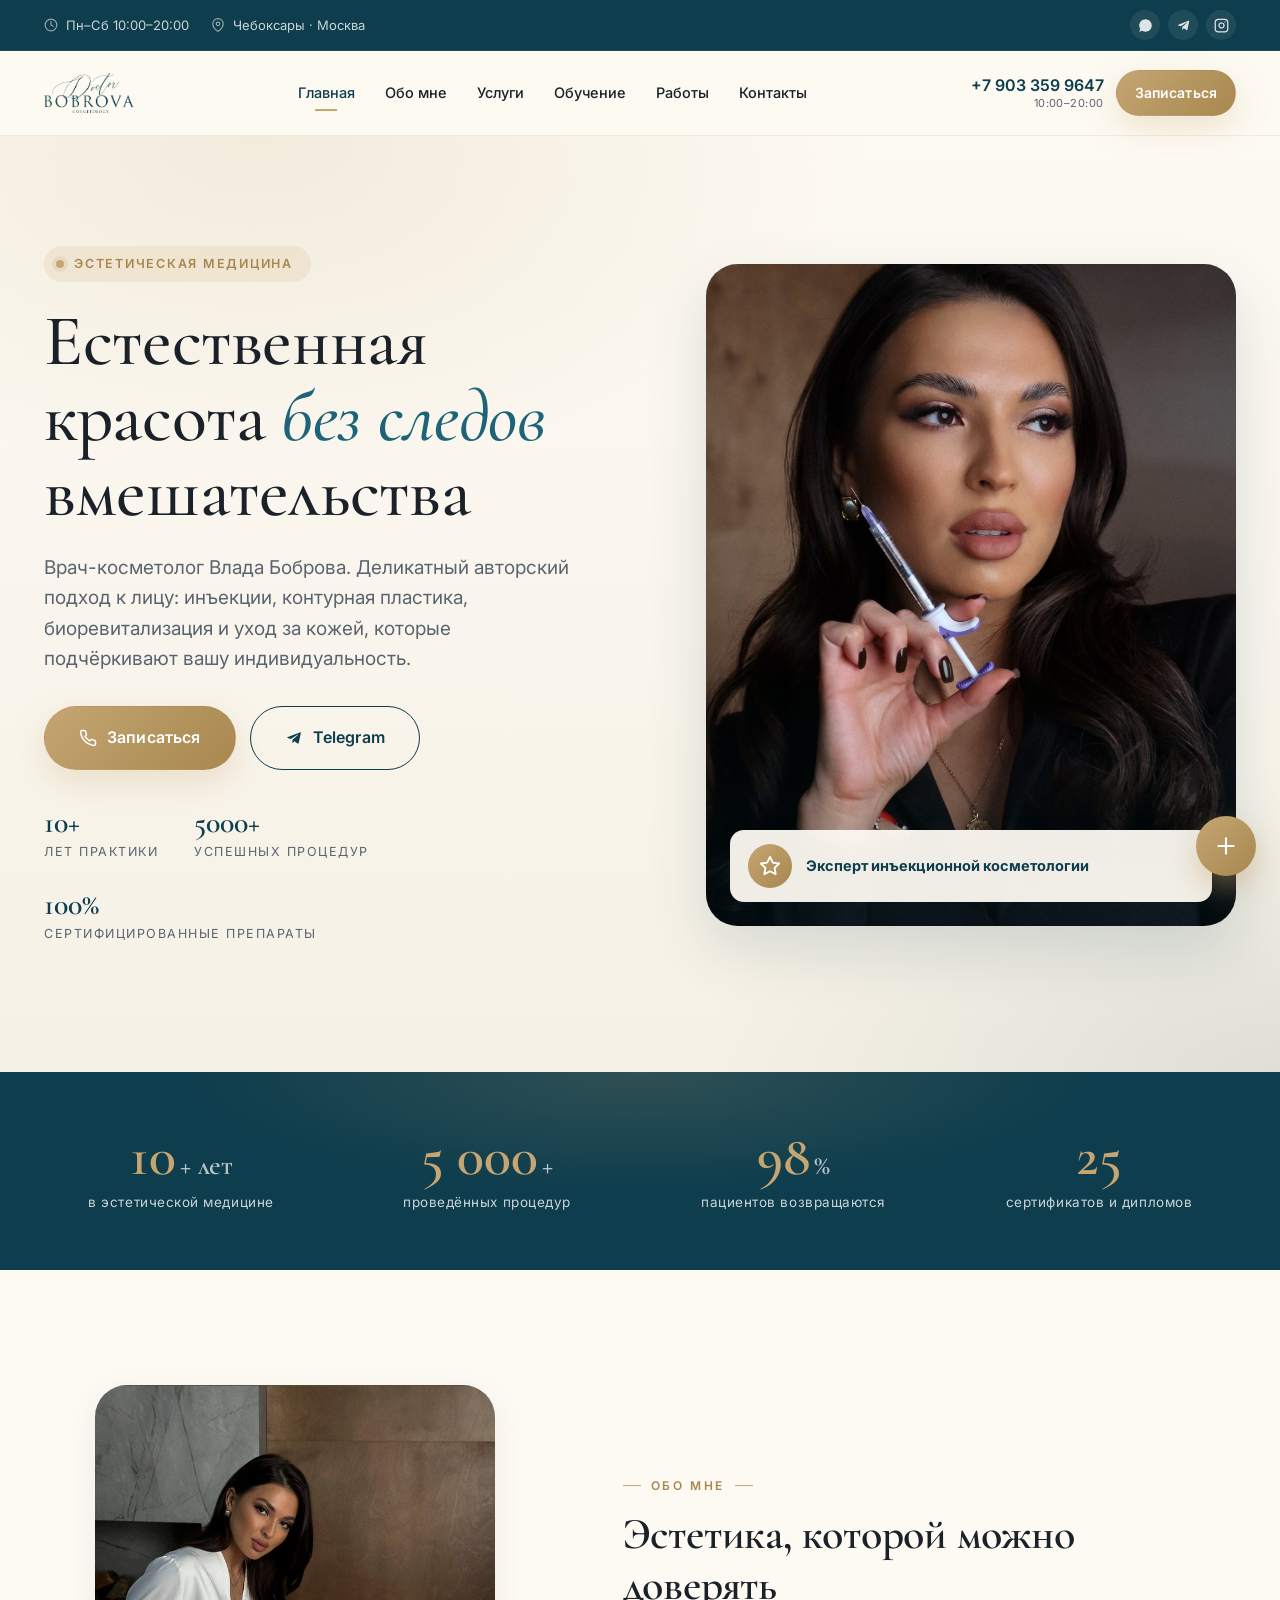
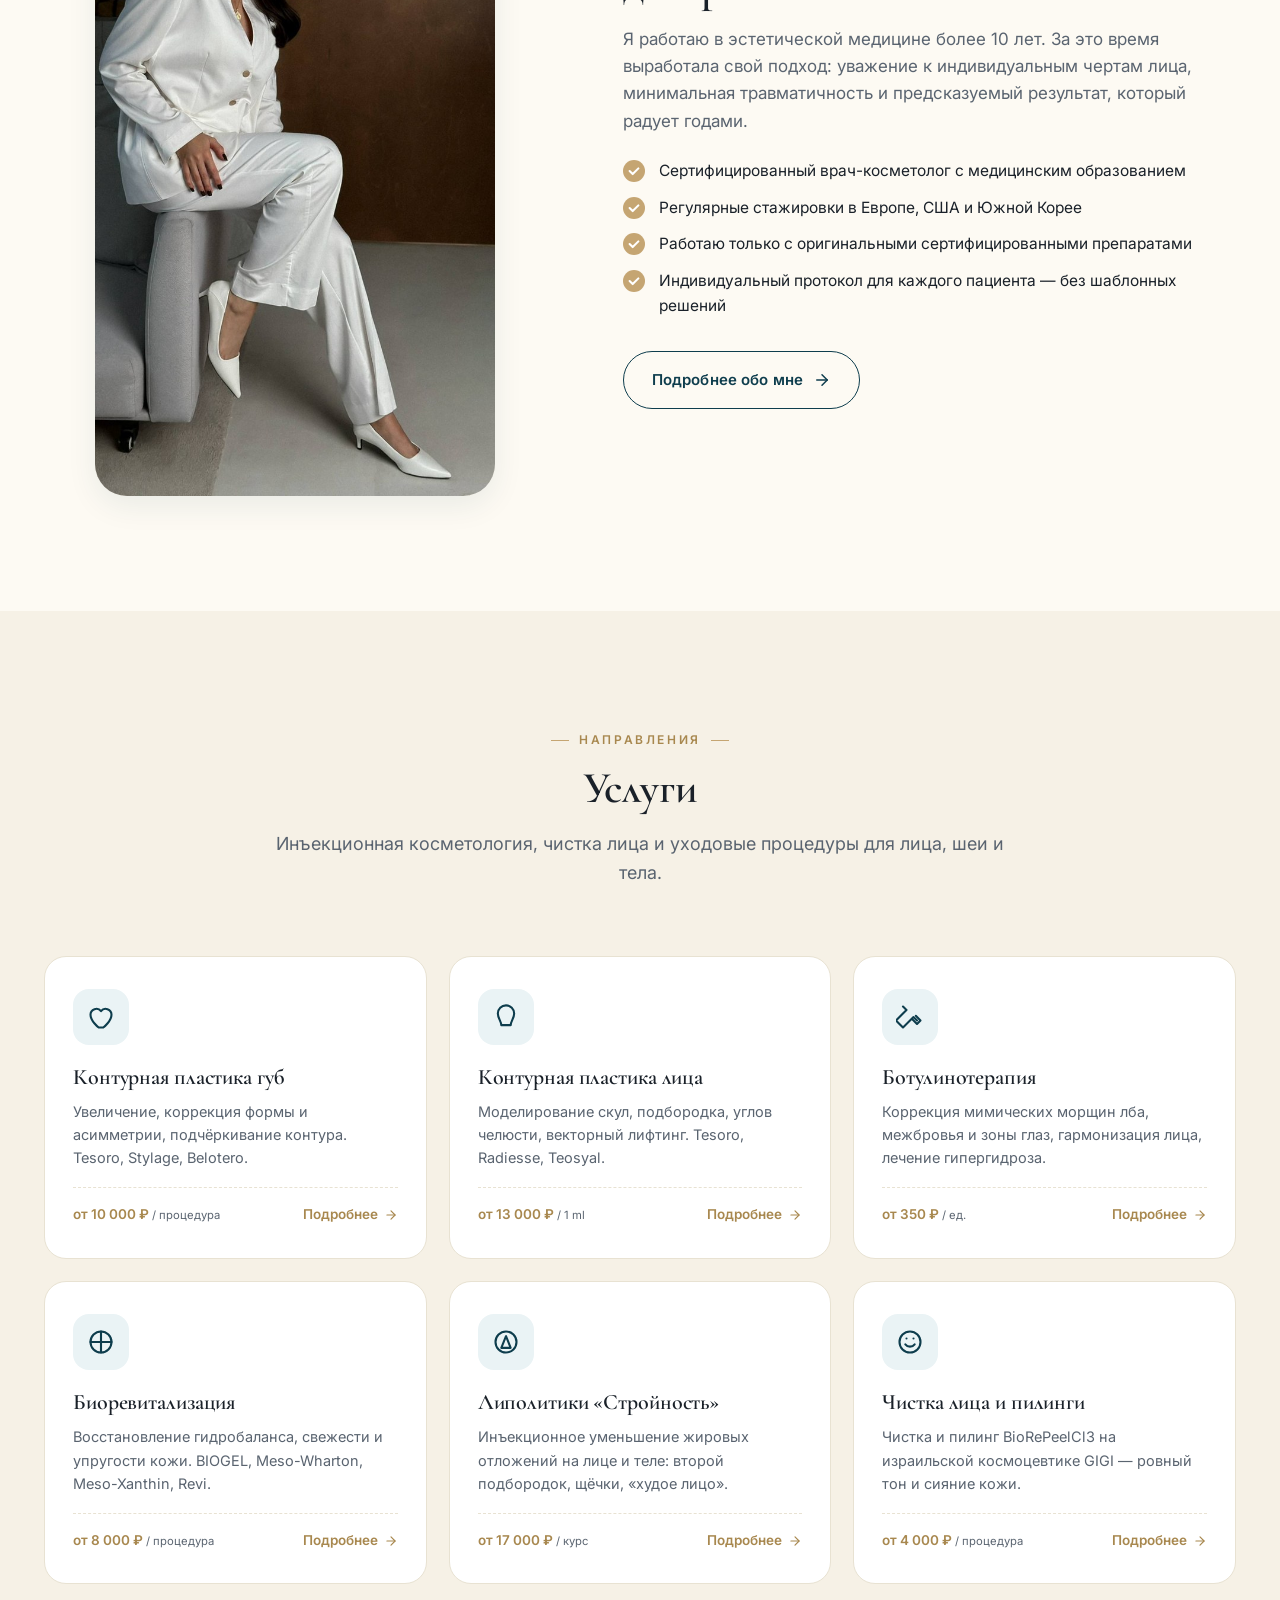
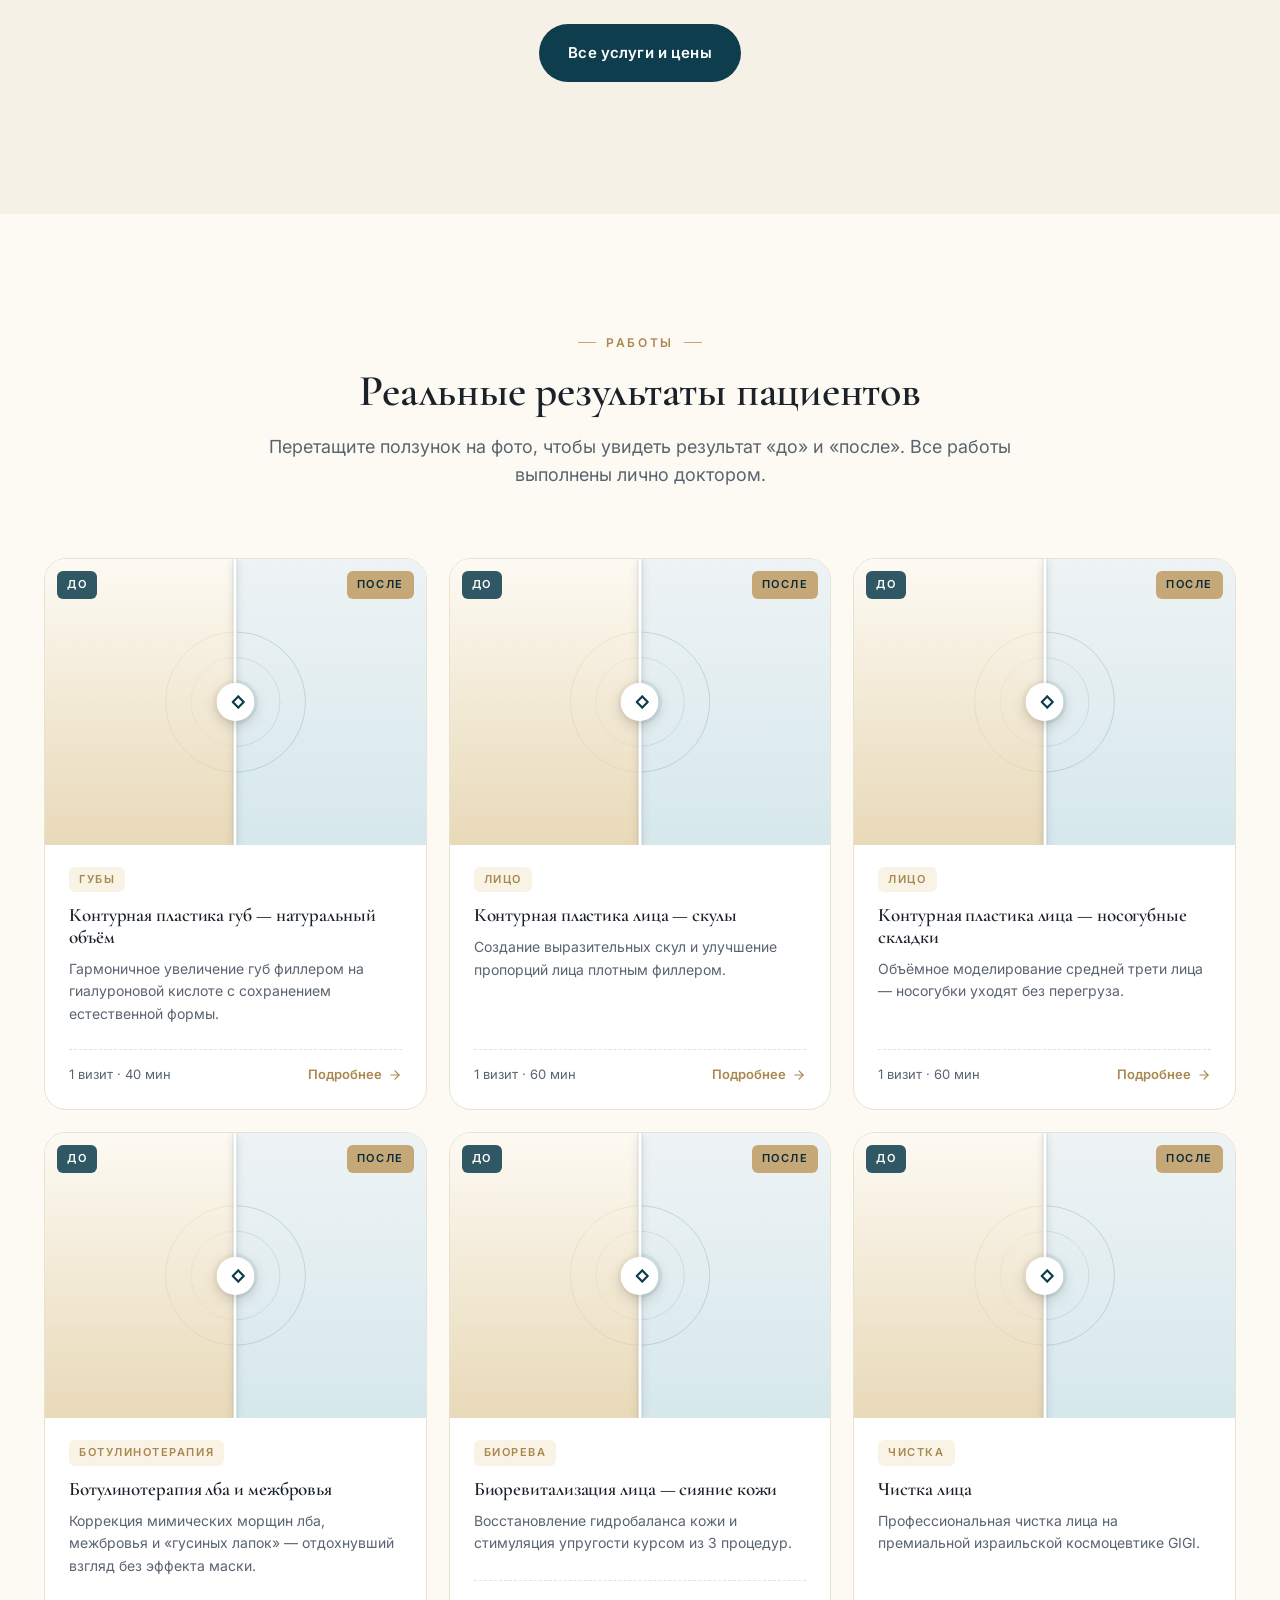
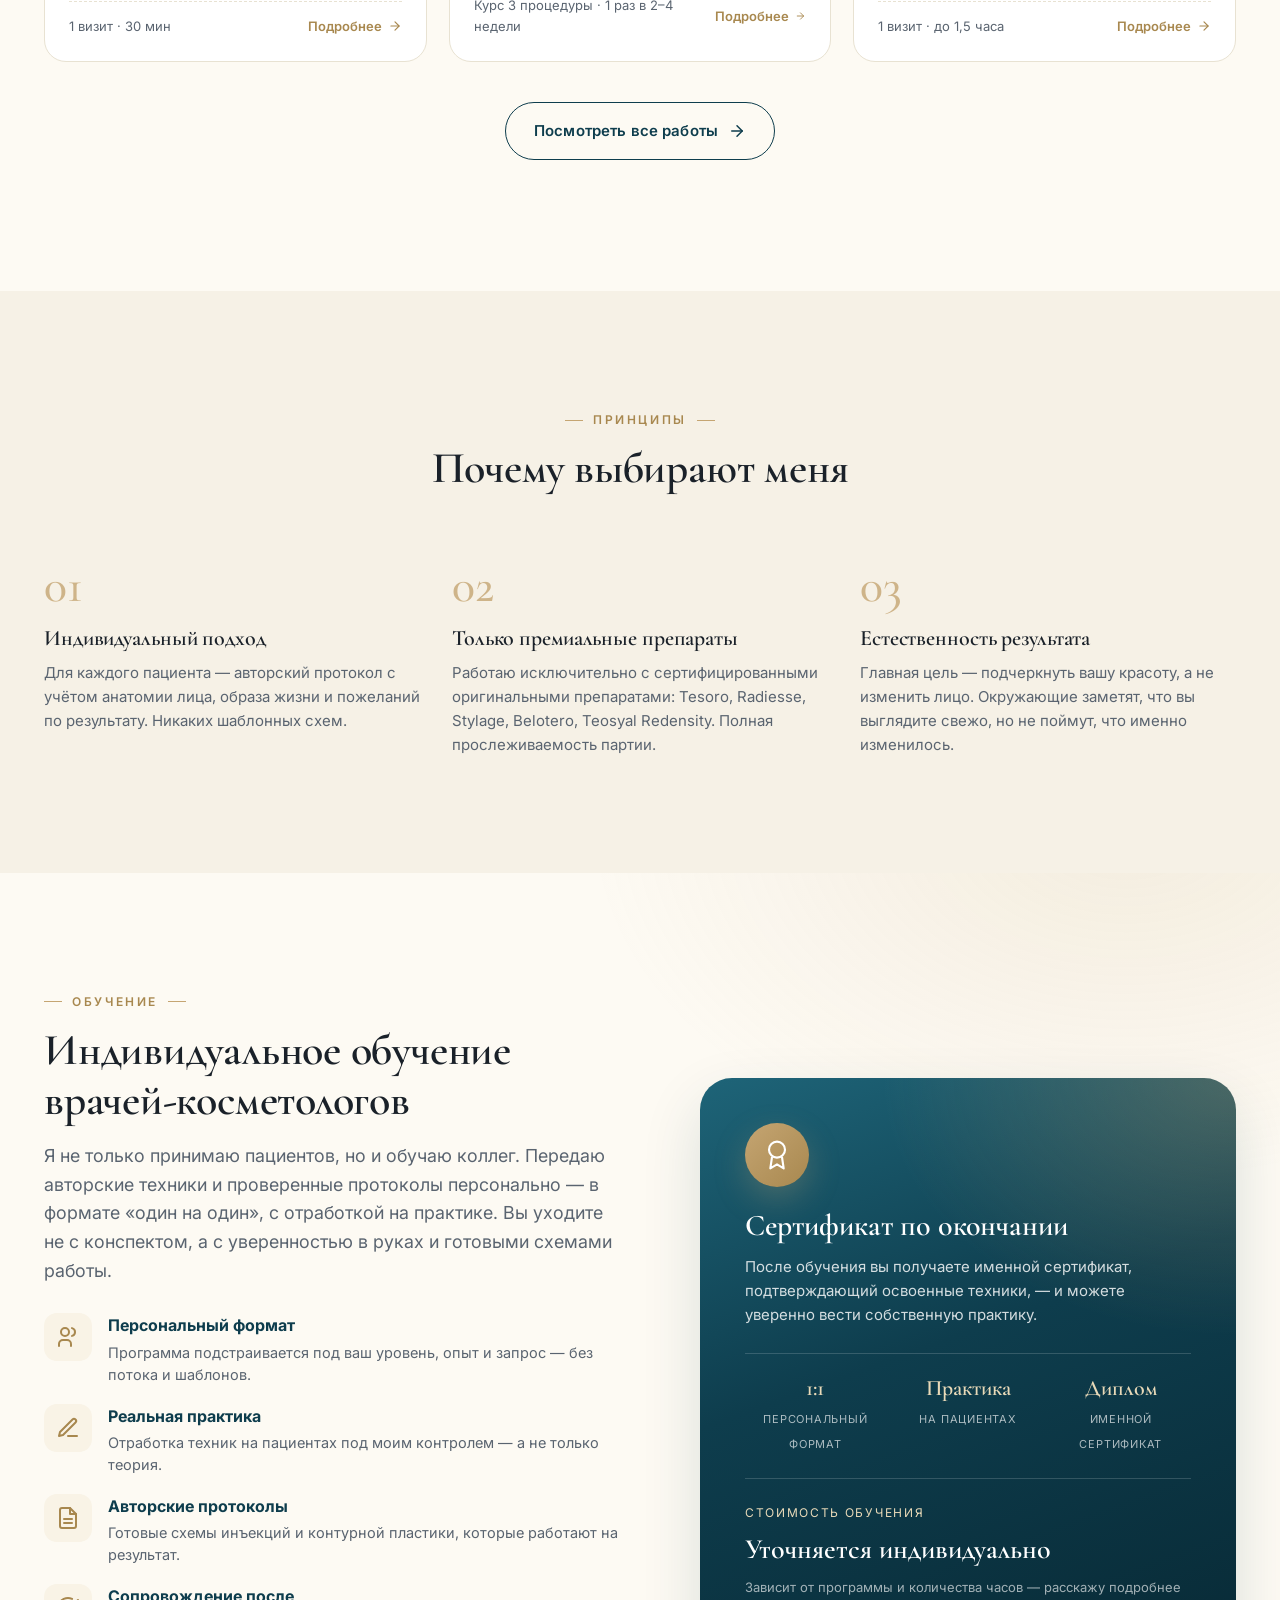
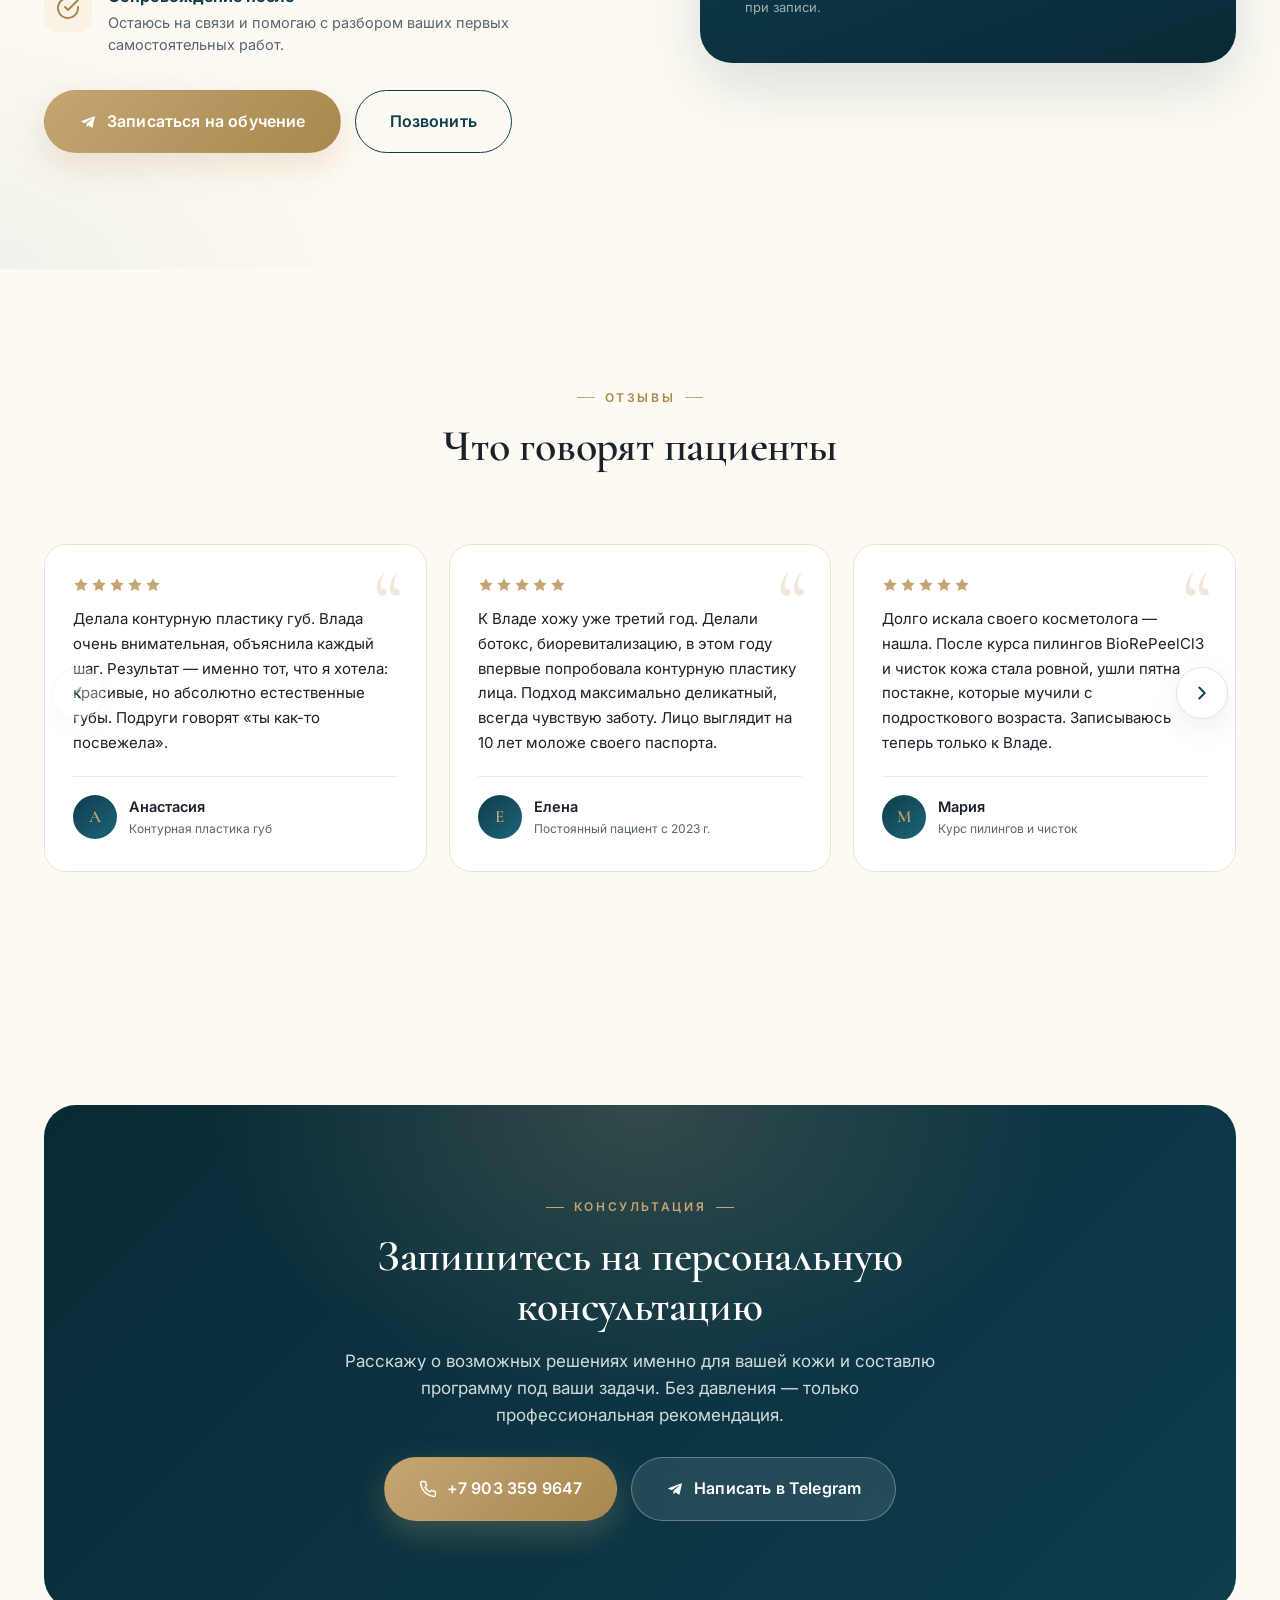
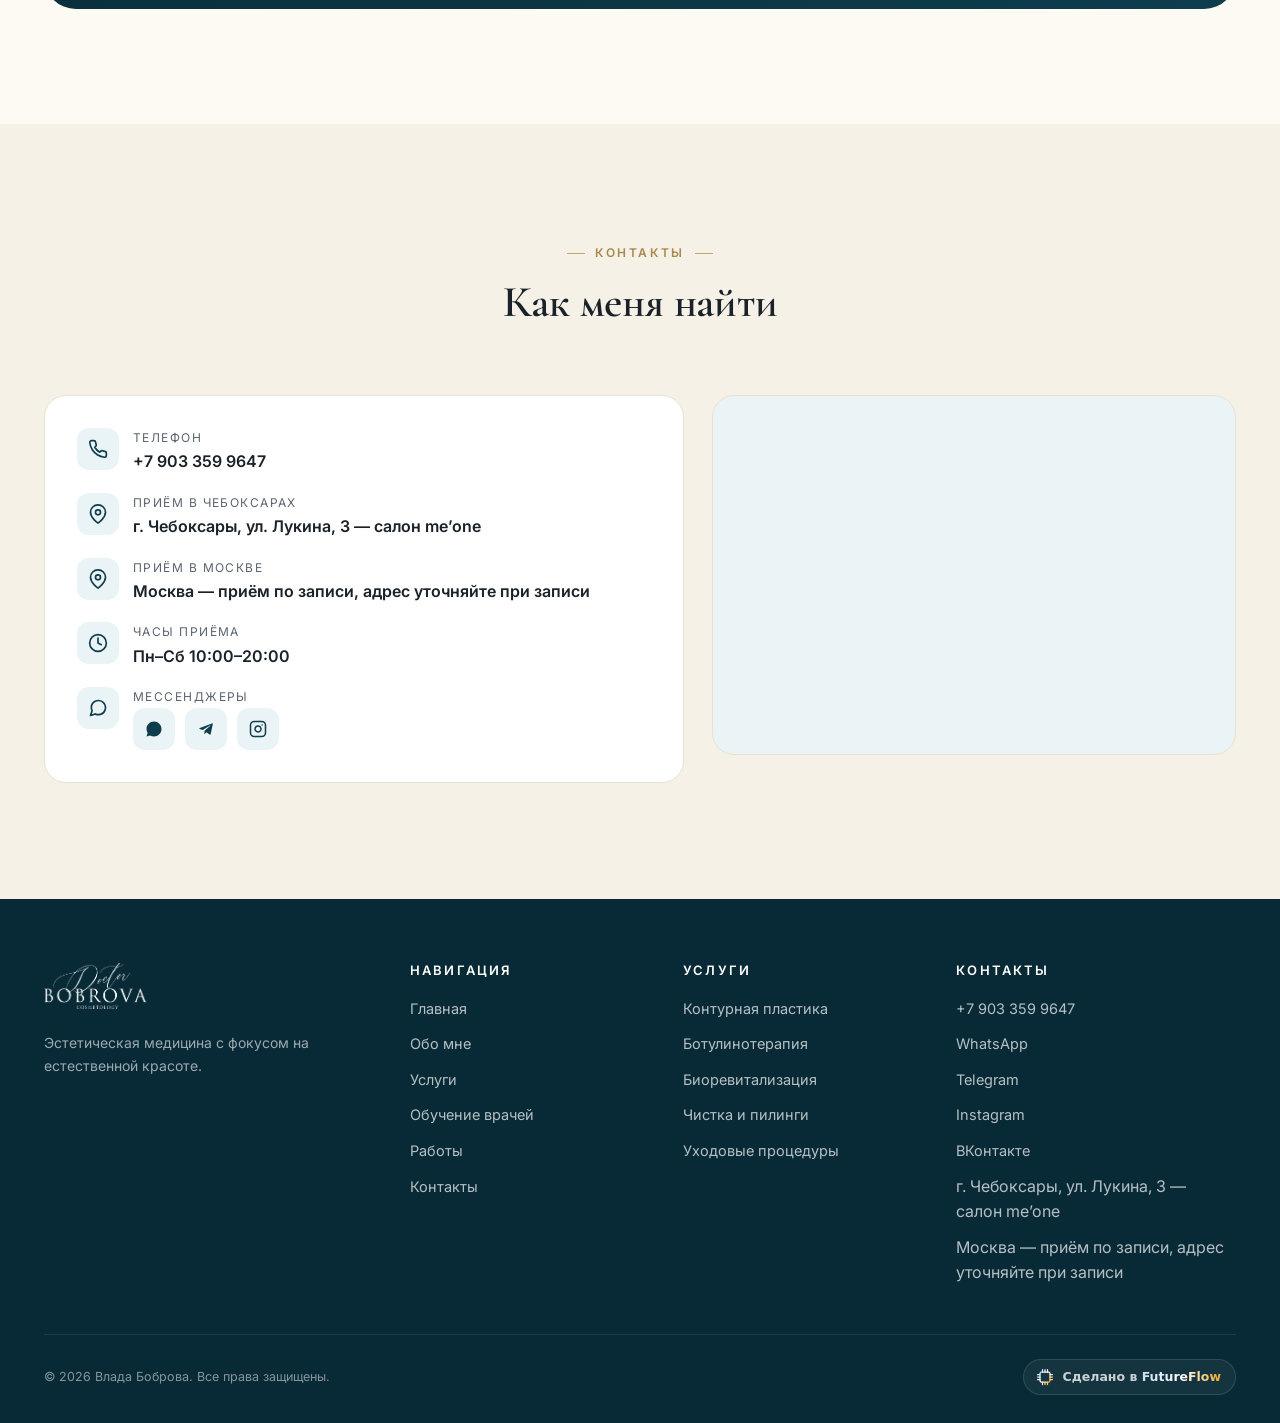
==== index.html @ acb5cec8 "Единый голос (от первого лица) и быстрый переход по услугам - унифицирован тон: везде первое лицо ед" ====
<!doctype html>
<html lang="ru">
<head>
  <meta charset="utf-8">
  <meta name="viewport" content="width=device-width, initial-scale=1, viewport-fit=cover">
  <meta name="theme-color" content="#0e3d4d">
  <title>Влада Боброва — врач-косметолог · эстетическая медицина</title>
  <meta name="description" content="Врач-косметолог Влада Боброва. Контурная пластика губ и лица, ботулинотерапия, биоревитализация, липолитики «Стройность», чистка лица и пилинги. Естественные результаты, индивидуальный подход.">

  <link rel="icon" href="assets/img/logo-mark.svg" type="image/svg+xml">
  <link rel="apple-touch-icon" href="assets/img/logo-mark.svg">
  <link rel="canonical" href="https://vladbobrov.ru/">

  <meta property="og:type" content="website">
  <meta property="og:site_name" content="Влада Боброва — врач-косметолог">
  <meta property="og:title" content="Влада Боброва — врач-косметолог · эстетическая медицина">
  <meta property="og:description" content="Эстетическая медицина: инъекционная косметология, чистка лица и уход. Премиум подход, натуральные результаты.">
  <meta property="og:url" content="https://vladbobrov.ru/">
  <meta property="og:image" content="https://vladbobrov.ru/assets/img/og-cover.png">
  <meta property="og:locale" content="ru_RU">
  <meta name="twitter:card" content="summary_large_image">
  <meta name="twitter:title" content="Влада Боброва — врач-косметолог">
  <meta name="twitter:description" content="Инъекционная косметология, чистка лица и уход. Натуральные результаты.">
  <meta name="twitter:image" content="https://vladbobrov.ru/assets/img/og-cover.png">

  <link rel="preconnect" href="https://fonts.googleapis.com">
  <link rel="preconnect" href="https://fonts.gstatic.com" crossorigin>
  <link href="https://fonts.googleapis.com/css2?family=Cormorant+Garamond:ital,wght@0,400;0,500;0,600;1,500&family=Inter:wght@400;500;600;700&display=swap" rel="stylesheet">

  <link rel="stylesheet" href="assets/css/styles.css">

  <script type="application/ld+json">
  {
    "@context": "https://schema.org",
    "@type": ["Physician", "MedicalBusiness"],
    "@id": "https://vladbobrov.ru/#physician",
    "name": "Влада Боброва — врач-косметолог",
    "medicalSpecialty": "Cosmetology",
    "description": "Врач-косметолог Влада Боброва. Инъекционная косметология, чистка лица и уходовые процедуры, обучение врачей-косметологов.",
    "url": "https://vladbobrov.ru/",
    "image": "https://vladbobrov.ru/assets/img/og-cover.png",
    "telephone": "+79033599647",
    "priceRange": "₽₽",
    "currenciesAccepted": "RUB",
    "address": { "@type": "PostalAddress", "streetAddress": "ул. Лукина, 3, салон me’one", "addressLocality": "Чебоксары", "addressCountry": "RU" },
    "areaServed": ["Чебоксары", "Москва"],
    "sameAs": [
      "https://t.me/vladabobro",
      "https://instagram.com/dr.bobrova_",
      "https://vk.com/doctorbobrova"
    ],
    "openingHoursSpecification": [{
      "@type": "OpeningHoursSpecification",
      "dayOfWeek": ["Monday","Tuesday","Wednesday","Thursday","Friday","Saturday"],
      "opens": "10:00",
      "closes": "20:00"
    }]
  }
  </script>
</head>
<body>

<!-- Topbar -->
<div class="topbar">
  <div class="container topbar__row">
    <div class="topbar__info">
      <span class="topbar__item">
        <svg viewBox="0 0 24 24" fill="none" stroke="currentColor" stroke-width="2" stroke-linecap="round" stroke-linejoin="round"><circle cx="12" cy="12" r="10"/><polyline points="12 6 12 12 16 14"/></svg>
        <span data-cfg="hours">Пн–Сб 10:00–20:00</span>
      </span>
      <span class="topbar__item">
        <svg viewBox="0 0 24 24" fill="none" stroke="currentColor" stroke-width="2" stroke-linecap="round" stroke-linejoin="round"><path d="M21 10c0 7-9 13-9 13S3 17 3 10a9 9 0 0 1 18 0z"/><circle cx="12" cy="10" r="3"/></svg>
        <span data-cfg="addressShort">Чебоксары</span>
      </span>
    </div>
    <div class="topbar__socials">
      <a data-href="whatsapp" aria-label="WhatsApp" target="_blank" rel="noopener">
        <svg viewBox="0 0 24 24" fill="currentColor"><path d="M17.5 14.4c-.3-.1-1.7-.8-2-.9-.3-.1-.5-.1-.7.1-.2.3-.8.9-1 1.1-.2.2-.4.2-.7.1-1.5-.7-2.5-1.3-3.5-3-.3-.4.3-.4.7-1.2.1-.2 0-.3 0-.5s-.7-1.6-.9-2.2c-.2-.6-.5-.5-.7-.5s-.4 0-.6 0c-.2 0-.5.1-.8.3-.3.3-1.1 1-1.1 2.5s1.1 2.9 1.3 3.1c.2.2 2.2 3.4 5.4 4.7 2 .8 2.8.9 3.8.8.6-.1 1.7-.7 2-1.4.2-.7.2-1.3.2-1.4 0-.1-.3-.2-.5-.3zM12 2C6.5 2 2 6.5 2 12c0 1.9.5 3.7 1.5 5.3L2 22l4.8-1.5C8.4 21.5 10.2 22 12 22c5.5 0 10-4.5 10-10S17.5 2 12 2z"/></svg>
      </a>
      <a data-href="telegram" aria-label="Telegram" target="_blank" rel="noopener">
        <svg viewBox="0 0 24 24" fill="currentColor"><path d="M9.78 18.65l.28-4.23 7.68-6.92c.34-.31-.07-.46-.52-.19L7.74 13.3 3.64 12c-.88-.25-.89-.86.2-1.3l15.97-6.16c.73-.33 1.43.18 1.15 1.3l-2.72 12.81c-.19.91-.74 1.13-1.5.71L12.6 16.3l-1.99 1.93c-.23.23-.42.42-.83.42z"/></svg>
      </a>
      <a data-href="instagram" aria-label="Instagram" target="_blank" rel="noopener">
        <svg viewBox="0 0 24 24" fill="none" stroke="currentColor" stroke-width="2" stroke-linecap="round" stroke-linejoin="round"><rect x="2" y="2" width="20" height="20" rx="5"/><path d="M16 11.37A4 4 0 1 1 12.63 8 4 4 0 0 1 16 11.37z"/><line x1="17.5" y1="6.5" x2="17.51" y2="6.5"/></svg>
      </a>
    </div>
  </div>
</div>

<!-- Header -->
<header class="header">
  <div class="container header__row">
    <a class="brand" href="index.html" aria-label="Влада Боброва — главная">
      <img class="brand__logo" src="assets/img/logo-wordmark.png" alt="Doctor Bobrova Cosmetology — Влада Боброва, врач-косметолог" width="900" height="401">
      <span class="brand__text">
        <span class="brand__name" data-cfg="doctor.name">Влада Боброва</span>
        <span class="brand__title" data-cfg="doctor.title">Врач-косметолог</span>
      </span>
    </a>
    <nav class="nav" aria-label="Основная навигация">
      <a class="nav__link" href="index.html">Главная</a>
      <a class="nav__link" href="about.html">Обо мне</a>
      <a class="nav__link" href="services.html">Услуги</a>
      <a class="nav__link" href="index.html#training">Обучение</a>
      <a class="nav__link" href="portfolio.html">Работы</a>
      <a class="nav__link" href="contacts.html">Контакты</a>
    </nav>
    <div class="header__cta">
      <a class="header__phone" data-href="phone">
        <span data-cfg="phone">+7 903 359 9647</span>
        <small data-cfg="hoursShort">10:00–20:00</small>
      </a>
      <a class="btn btn--primary btn--sm" data-href="telegram" target="_blank" rel="noopener">Записаться</a>
      <button class="burger" aria-label="Открыть меню" aria-expanded="false">
        <svg viewBox="0 0 24 24" fill="none" stroke="currentColor" stroke-width="2" stroke-linecap="round" stroke-linejoin="round"><line x1="3" y1="6" x2="21" y2="6"/><line x1="3" y1="12" x2="21" y2="12"/><line x1="3" y1="18" x2="21" y2="18"/></svg>
      </button>
    </div>
  </div>
</header>

<!-- Mobile menu -->
<aside class="mobile-menu" aria-label="Мобильное меню">
  <a class="mobile-menu__link" href="index.html">Главная <svg viewBox="0 0 24 24" fill="none" stroke="currentColor" stroke-width="2" stroke-linecap="round" stroke-linejoin="round"><polyline points="9 18 15 12 9 6"/></svg></a>
  <a class="mobile-menu__link" href="about.html">Обо мне <svg viewBox="0 0 24 24" fill="none" stroke="currentColor" stroke-width="2" stroke-linecap="round" stroke-linejoin="round"><polyline points="9 18 15 12 9 6"/></svg></a>
  <a class="mobile-menu__link" href="services.html">Услуги <svg viewBox="0 0 24 24" fill="none" stroke="currentColor" stroke-width="2" stroke-linecap="round" stroke-linejoin="round"><polyline points="9 18 15 12 9 6"/></svg></a>
  <a class="mobile-menu__link" href="index.html#training">Обучение <svg viewBox="0 0 24 24" fill="none" stroke="currentColor" stroke-width="2" stroke-linecap="round" stroke-linejoin="round"><polyline points="9 18 15 12 9 6"/></svg></a>
  <a class="mobile-menu__link" href="portfolio.html">Работы <svg viewBox="0 0 24 24" fill="none" stroke="currentColor" stroke-width="2" stroke-linecap="round" stroke-linejoin="round"><polyline points="9 18 15 12 9 6"/></svg></a>
  <a class="mobile-menu__link" href="contacts.html">Контакты <svg viewBox="0 0 24 24" fill="none" stroke="currentColor" stroke-width="2" stroke-linecap="round" stroke-linejoin="round"><polyline points="9 18 15 12 9 6"/></svg></a>
  <div class="mobile-menu__actions">
    <a class="btn btn--primary" data-href="phone">Позвонить</a>
    <a class="btn btn--ghost" data-href="telegram" target="_blank" rel="noopener">Написать в Telegram</a>
  </div>
</aside>

<!-- HERO -->
<section class="hero">
  <div class="container hero__grid">
    <div class="hero__content reveal">
      <span class="hero__eyebrow">Эстетическая медицина</span>
      <h1 class="hero__title">Естественная красота <em>без следов</em> вмешательства</h1>
      <p class="hero__lead">Врач-косметолог Влада Боброва. Деликатный авторский подход к лицу: инъекции, контурная пластика, биоревитализация и уход за кожей, которые подчёркивают вашу индивидуальность.</p>
      <div class="hero__actions">
        <a class="btn btn--primary btn--lg" data-href="phone">
          <svg class="btn__icon" viewBox="0 0 24 24" fill="none" stroke="currentColor" stroke-width="2" stroke-linecap="round" stroke-linejoin="round"><path d="M22 16.92v3a2 2 0 0 1-2.18 2 19.79 19.79 0 0 1-8.63-3.07 19.5 19.5 0 0 1-6-6 19.79 19.79 0 0 1-3.07-8.67A2 2 0 0 1 4.11 2h3a2 2 0 0 1 2 1.72 12.84 12.84 0 0 0 .7 2.81 2 2 0 0 1-.45 2.11L8.09 9.91a16 16 0 0 0 6 6l1.27-1.27a2 2 0 0 1 2.11-.45 12.84 12.84 0 0 0 2.81.7A2 2 0 0 1 22 16.92z"/></svg>
          Записаться
        </a>
        <a class="btn btn--ghost btn--lg" data-href="telegram" target="_blank" rel="noopener">
          <svg class="btn__icon" viewBox="0 0 24 24" fill="currentColor"><path d="M9.78 18.65l.28-4.23 7.68-6.92c.34-.31-.07-.46-.52-.19L7.74 13.3 3.64 12c-.88-.25-.89-.86.2-1.3l15.97-6.16c.73-.33 1.43.18 1.15 1.3l-2.72 12.81c-.19.91-.74 1.13-1.5.71L12.6 16.3l-1.99 1.93c-.23.23-.42.42-.83.42z"/></svg>
          Telegram
        </a>
      </div>
      <div class="hero__props">
        <div class="hero__prop"><strong>10+</strong><span>лет практики</span></div>
        <div class="hero__prop"><strong>5000+</strong><span>успешных процедур</span></div>
        <div class="hero__prop"><strong>100%</strong><span>сертифицированные препараты</span></div>
      </div>
    </div>
    <div class="hero__photo reveal reveal--delay-2">
      <img src="assets/img/doctor/hero.jpg" alt="Врач-косметолог Влада Боброва" loading="eager" fetchpriority="high" decoding="async">
      <div class="hero__badge">
        <span class="hero__badge-icon">
          <svg viewBox="0 0 24 24" fill="none" stroke="currentColor" stroke-width="2" stroke-linecap="round" stroke-linejoin="round"><path d="M12 2L15.09 8.26L22 9.27L17 14.14L18.18 21.02L12 17.77L5.82 21.02L7 14.14L2 9.27L8.91 8.26L12 2Z"/></svg>
        </span>
        <span class="hero__badge-text">
          <strong>Эксперт инъекционной косметологии</strong>
          
        </span>
      </div>
    </div>
  </div>
</section>

<!-- Trust strip -->
<section class="trust">
  <div class="container trust__grid">
    <div class="trust__item reveal">
      <div class="trust__num"><span data-counter="10">0</span><small>+ лет</small></div>
      <div class="trust__label">в эстетической медицине</div>
    </div>
    <div class="trust__item reveal reveal--delay-1">
      <div class="trust__num"><span data-counter="5000">0</span><small>+</small></div>
      <div class="trust__label">проведённых процедур</div>
    </div>
    <div class="trust__item reveal reveal--delay-2">
      <div class="trust__num"><span data-counter="98">0</span><small>%</small></div>
      <div class="trust__label">пациентов возвращаются</div>
    </div>
    <div class="trust__item reveal reveal--delay-3">
      <div class="trust__num"><span data-counter="25">0</span></div>
      <div class="trust__label">сертификатов и дипломов</div>
    </div>
  </div>
</section>

<!-- About preview -->
<section class="section">
  <div class="container">
    <div class="about-preview__grid">
      <div class="about-preview__photo reveal">
        <img src="assets/img/doctor/about.jpg" alt="Врач-косметолог Влада Боброва на консультации">
      </div>
      <div class="about-preview__content reveal reveal--delay-1">
        <span class="section__eyebrow">Обо мне</span>
        <h2 class="section__title mt-0">Эстетика, которой можно доверять</h2>
        <p>Я работаю в эстетической медицине более 10 лет. За это время выработала свой подход: уважение к индивидуальным чертам лица, минимальная травматичность и предсказуемый результат, который радует годами.</p>
        <ul class="about-preview__list">
          <li>Сертифицированный врач-косметолог с медицинским образованием</li>
          <li>Регулярные стажировки в Европе, США и Южной Корее</li>
          <li>Работаю только с оригинальными сертифицированными препаратами</li>
          <li>Индивидуальный протокол для каждого пациента — без шаблонных решений</li>
        </ul>
        <a class="btn btn--ghost" href="about.html">
          Подробнее обо мне
          <svg class="btn__icon" viewBox="0 0 24 24" fill="none" stroke="currentColor" stroke-width="2" stroke-linecap="round" stroke-linejoin="round"><line x1="5" y1="12" x2="19" y2="12"/><polyline points="12 5 19 12 12 19"/></svg>
        </a>
      </div>
    </div>
  </div>
</section>

<!-- Услуги -->
<section class="section section--soft">
  <div class="container">
    <div class="section__head reveal">
      <span class="section__eyebrow">Направления</span>
      <h2 class="section__title">Услуги</h2>
      <p class="section__lead">Инъекционная косметология, чистка лица и уходовые процедуры для лица, шеи и тела.</p>
    </div>
    <div class="services">
      <a class="service-card reveal" href="services.html#fillers">
        <span class="service-card__icon">
          <svg viewBox="0 0 24 24" fill="none" stroke="currentColor" stroke-width="1.8" stroke-linecap="round" stroke-linejoin="round"><path d="M12 21s-7-5.5-7-11a5 5 0 0 1 9-3 5 5 0 0 1 9 3c0 5.5-7 11-7 11z" transform="translate(-2 0)"/></svg>
        </span>
        <h3 class="service-card__title">Контурная пластика губ</h3>
        <p class="service-card__text">Увеличение, коррекция формы и асимметрии, подчёркивание контура. Tesoro, Stylage, Belotero.</p>
        <div class="service-card__meta">
          <span class="service-card__price">от 10 000 ₽ <small>/ процедура</small></span>
          <span class="case-card__more">Подробнее <svg viewBox="0 0 24 24" fill="none" stroke="currentColor" stroke-width="2" stroke-linecap="round" stroke-linejoin="round"><line x1="5" y1="12" x2="19" y2="12"/><polyline points="12 5 19 12 12 19"/></svg></span>
        </div>
      </a>

      <a class="service-card reveal reveal--delay-1" href="services.html#face-contouring">
        <span class="service-card__icon">
          <svg viewBox="0 0 24 24" fill="none" stroke="currentColor" stroke-width="1.8" stroke-linecap="round" stroke-linejoin="round"><path d="M12 2a7 7 0 0 1 7 7c0 4-3 7-3 10H8c0-3-3-6-3-10a7 7 0 0 1 7-7z"/></svg>
        </span>
        <h3 class="service-card__title">Контурная пластика лица</h3>
        <p class="service-card__text">Моделирование скул, подбородка, углов челюсти, векторный лифтинг. Tesoro, Radiesse, Teosyal.</p>
        <div class="service-card__meta">
          <span class="service-card__price">от 13 000 ₽ <small>/ 1 ml</small></span>
          <span class="case-card__more">Подробнее <svg viewBox="0 0 24 24" fill="none" stroke="currentColor" stroke-width="2" stroke-linecap="round" stroke-linejoin="round"><line x1="5" y1="12" x2="19" y2="12"/><polyline points="12 5 19 12 12 19"/></svg></span>
        </div>
      </a>

      <a class="service-card reveal reveal--delay-2" href="services.html#botox">
        <span class="service-card__icon">
          <svg viewBox="0 0 24 24" fill="none" stroke="currentColor" stroke-width="1.8" stroke-linecap="round" stroke-linejoin="round"><path d="M6 3l3 3-9 9 6 6 9-9 3 3"/><path d="M14 14l4 4 3-3-4-4"/></svg>
        </span>
        <h3 class="service-card__title">Ботулинотерапия</h3>
        <p class="service-card__text">Коррекция мимических морщин лба, межбровья и зоны глаз, гармонизация лица, лечение гипергидроза.</p>
        <div class="service-card__meta">
          <span class="service-card__price">от 350 ₽ <small>/ ед.</small></span>
          <span class="case-card__more">Подробнее <svg viewBox="0 0 24 24" fill="none" stroke="currentColor" stroke-width="2" stroke-linecap="round" stroke-linejoin="round"><line x1="5" y1="12" x2="19" y2="12"/><polyline points="12 5 19 12 12 19"/></svg></span>
        </div>
      </a>

      <a class="service-card reveal" href="services.html#bioreva">
        <span class="service-card__icon">
          <svg viewBox="0 0 24 24" fill="none" stroke="currentColor" stroke-width="1.8" stroke-linecap="round" stroke-linejoin="round"><circle cx="12" cy="12" r="9"/><path d="M12 3v18"/><path d="M3 12h18"/></svg>
        </span>
        <h3 class="service-card__title">Биоревитализация</h3>
        <p class="service-card__text">Восстановление гидробаланса, свежести и упругости кожи. BIOGEL, Meso-Wharton, Meso-Xanthin, Revi.</p>
        <div class="service-card__meta">
          <span class="service-card__price">от 8 000 ₽ <small>/ процедура</small></span>
          <span class="case-card__more">Подробнее <svg viewBox="0 0 24 24" fill="none" stroke="currentColor" stroke-width="2" stroke-linecap="round" stroke-linejoin="round"><line x1="5" y1="12" x2="19" y2="12"/><polyline points="12 5 19 12 12 19"/></svg></span>
        </div>
      </a>

      <a class="service-card reveal reveal--delay-1" href="services.html#lipolytics">
        <span class="service-card__icon">
          <svg viewBox="0 0 24 24" fill="none" stroke="currentColor" stroke-width="1.8" stroke-linecap="round" stroke-linejoin="round"><circle cx="12" cy="12" r="9"/><polygon points="12 7 8 17 16 17"/></svg>
        </span>
        <h3 class="service-card__title">Липолитики «Стройность»</h3>
        <p class="service-card__text">Инъекционное уменьшение жировых отложений на лице и теле: второй подбородок, щёчки, «худое лицо».</p>
        <div class="service-card__meta">
          <span class="service-card__price">от 17 000 ₽ <small>/ курс</small></span>
          <span class="case-card__more">Подробнее <svg viewBox="0 0 24 24" fill="none" stroke="currentColor" stroke-width="2" stroke-linecap="round" stroke-linejoin="round"><line x1="5" y1="12" x2="19" y2="12"/><polyline points="12 5 19 12 12 19"/></svg></span>
        </div>
      </a>

      <a class="service-card reveal reveal--delay-2" href="services.html#care">
        <span class="service-card__icon">
          <svg viewBox="0 0 24 24" fill="none" stroke="currentColor" stroke-width="1.8" stroke-linecap="round" stroke-linejoin="round"><path d="M21 12a9 9 0 1 1-18 0 9 9 0 0 1 18 0z"/><path d="M8 14s1.5 2 4 2 4-2 4-2"/><path d="M9 9h.01"/><path d="M15 9h.01"/></svg>
        </span>
        <h3 class="service-card__title">Чистка лица и пилинги</h3>
        <p class="service-card__text">Чистка и пилинг BioRePeelCl3 на израильской космоцевтике GIGI — ровный тон и сияние кожи.</p>
        <div class="service-card__meta">
          <span class="service-card__price">от 4 000 ₽ <small>/ процедура</small></span>
          <span class="case-card__more">Подробнее <svg viewBox="0 0 24 24" fill="none" stroke="currentColor" stroke-width="2" stroke-linecap="round" stroke-linejoin="round"><line x1="5" y1="12" x2="19" y2="12"/><polyline points="12 5 19 12 12 19"/></svg></span>
        </div>
      </a>
    </div>

    <p class="text-center" style="margin-top: 40px;">
      <a class="btn btn--dark" href="services.html">Все услуги и цены</a>
    </p>
  </div>
</section>

<!-- Портфолио (превью) -->
<section class="section">
  <div class="container">
    <div class="section__head reveal">
      <span class="section__eyebrow">Работы</span>
      <h2 class="section__title">Реальные результаты пациентов</h2>
      <p class="section__lead">Перетащите ползунок на фото, чтобы увидеть результат «до» и «после». Все работы выполнены лично доктором.</p>
    </div>
    <div class="portfolio-grid" id="portfolio-grid" data-featured></div>
    <p class="text-center" style="margin-top: 40px;">
      <a class="btn btn--ghost" href="portfolio.html">
        Посмотреть все работы
        <svg class="btn__icon" viewBox="0 0 24 24" fill="none" stroke="currentColor" stroke-width="2" stroke-linecap="round" stroke-linejoin="round"><line x1="5" y1="12" x2="19" y2="12"/><polyline points="12 5 19 12 12 19"/></svg>
      </a>
    </p>
  </div>
</section>

<!-- Почему выбирают -->
<section class="section section--soft">
  <div class="container">
    <div class="section__head reveal">
      <span class="section__eyebrow">Принципы</span>
      <h2 class="section__title">Почему выбирают меня</h2>
    </div>
    <div class="why">
      <div class="why-item reveal">
        <div class="why-item__num">01</div>
        <div>
          <h3 class="why-item__title">Индивидуальный подход</h3>
          <p class="why-item__text">Для каждого пациента — авторский протокол с учётом анатомии лица, образа жизни и пожеланий по результату. Никаких шаблонных схем.</p>
        </div>
      </div>
      <div class="why-item reveal reveal--delay-1">
        <div class="why-item__num">02</div>
        <div>
          <h3 class="why-item__title">Только премиальные препараты</h3>
          <p class="why-item__text">Работаю исключительно с сертифицированными оригинальными препаратами: Tesoro, Radiesse, Stylage, Belotero, Teosyal Redensity. Полная прослеживаемость партии.</p>
        </div>
      </div>
      <div class="why-item reveal reveal--delay-2">
        <div class="why-item__num">03</div>
        <div>
          <h3 class="why-item__title">Естественность результата</h3>
          <p class="why-item__text">Главная цель — подчеркнуть вашу красоту, а не изменить лицо. Окружающие заметят, что вы выглядите свежо, но не поймут, что именно изменилось.</p>
        </div>
      </div>
    </div>
  </div>
</section>

<!-- Обучение врачей-косметологов -->
<section class="section training" id="training">
  <div class="container">
    <div class="training__grid">
      <div class="training__intro reveal">
        <span class="section__eyebrow section__eyebrow--light">Обучение</span>
        <h2 class="section__title mt-0">Индивидуальное обучение врачей-косметологов</h2>
        <p class="training__lead">Я не только принимаю пациентов, но и обучаю коллег. Передаю авторские техники и проверенные протоколы персонально — в формате «один на один», с отработкой на практике. Вы уходите не с конспектом, а с уверенностью в руках и готовыми схемами работы.</p>
        <ul class="training__list">
          <li>
            <svg viewBox="0 0 24 24" fill="none" stroke="currentColor" stroke-width="2" stroke-linecap="round" stroke-linejoin="round"><circle cx="9" cy="7" r="4"/><path d="M3 21v-2a4 4 0 0 1 4-4h4a4 4 0 0 1 4 4v2"/><path d="M16 3.13a4 4 0 0 1 0 7.75"/></svg>
            <div><strong>Персональный формат</strong><span>Программа подстраивается под ваш уровень, опыт и запрос — без потока и шаблонов.</span></div>
          </li>
          <li>
            <svg viewBox="0 0 24 24" fill="none" stroke="currentColor" stroke-width="2" stroke-linecap="round" stroke-linejoin="round"><path d="M12 20h9"/><path d="M16.5 3.5a2.12 2.12 0 0 1 3 3L7 19l-4 1 1-4z"/></svg>
            <div><strong>Реальная практика</strong><span>Отработка техник на пациентах под моим контролем — а не только теория.</span></div>
          </li>
          <li>
            <svg viewBox="0 0 24 24" fill="none" stroke="currentColor" stroke-width="2" stroke-linecap="round" stroke-linejoin="round"><path d="M14 2H6a2 2 0 0 0-2 2v16a2 2 0 0 0 2 2h12a2 2 0 0 0 2-2V8z"/><polyline points="14 2 14 8 20 8"/><line x1="16" y1="13" x2="8" y2="13"/><line x1="16" y1="17" x2="8" y2="17"/></svg>
            <div><strong>Авторские протоколы</strong><span>Готовые схемы инъекций и контурной пластики, которые работают на результат.</span></div>
          </li>
          <li>
            <svg viewBox="0 0 24 24" fill="none" stroke="currentColor" stroke-width="2" stroke-linecap="round" stroke-linejoin="round"><path d="M22 11.08V12a10 10 0 1 1-5.93-9.14"/><polyline points="22 4 12 14.01 9 11.01"/></svg>
            <div><strong>Сопровождение после</strong><span>Остаюсь на связи и помогаю с разбором ваших первых самостоятельных работ.</span></div>
          </li>
        </ul>
        <div class="training__actions">
          <a class="btn btn--primary btn--lg" data-href="telegram" target="_blank" rel="noopener">
            <svg class="btn__icon" viewBox="0 0 24 24" fill="currentColor"><path d="M9.78 18.65l.28-4.23 7.68-6.92c.34-.31-.07-.46-.52-.19L7.74 13.3 3.64 12c-.88-.25-.89-.86.2-1.3l15.97-6.16c.73-.33 1.43.18 1.15 1.3l-2.72 12.81c-.19.91-.74 1.13-1.5.71L12.6 16.3l-1.99 1.93c-.23.23-.42.42-.83.42z"/></svg>
            Записаться на обучение
          </a>
          <a class="btn btn--ghost btn--lg" data-href="phone">Позвонить</a>
        </div>
      </div>

      <aside class="training__card reveal reveal--delay-1">
        <div class="training__seal">
          <svg viewBox="0 0 24 24" fill="none" stroke="currentColor" stroke-width="1.6" stroke-linecap="round" stroke-linejoin="round"><circle cx="12" cy="8" r="6"/><path d="M8.21 13.89 7 22l5-3 5 3-1.21-8.11"/></svg>
        </div>
        <h3 class="training__card-title">Сертификат по окончании</h3>
        <p class="training__card-text">После обучения вы получаете именной сертификат, подтверждающий освоенные техники, — и можете уверенно вести собственную практику.</p>
        <div class="training__stats">
          <div class="training__stat"><strong>1:1</strong><span>персональный формат</span></div>
          <div class="training__stat"><strong>Практика</strong><span>на пациентах</span></div>
          <div class="training__stat"><strong>Диплом</strong><span>именной сертификат</span></div>
        </div>
        <div class="training__price">
          <span class="training__price-label">Стоимость обучения</span>
          <strong class="training__price-value">Уточняется индивидуально</strong>
          <span class="training__price-note">Зависит от программы и количества часов — расскажу подробнее при записи.</span>
        </div>
      </aside>
    </div>
  </div>
</section>

<!-- Отзывы -->
<section class="section">
  <div class="container">
    <div class="section__head reveal">
      <span class="section__eyebrow">Отзывы</span>
      <h2 class="section__title">Что говорят пациенты</h2>
    </div>
    <div class="reviews-wrap">
    <button class="reviews-arrow reviews-arrow--prev" type="button" aria-label="Предыдущий отзыв">
      <svg viewBox="0 0 24 24" fill="none" stroke="currentColor" stroke-width="2" stroke-linecap="round" stroke-linejoin="round"><polyline points="15 18 9 12 15 6"/></svg>
    </button>
    <button class="reviews-arrow reviews-arrow--next" type="button" aria-label="Следующий отзыв">
      <svg viewBox="0 0 24 24" fill="none" stroke="currentColor" stroke-width="2" stroke-linecap="round" stroke-linejoin="round"><polyline points="9 18 15 12 9 6"/></svg>
    </button>
    <div class="reviews">
      <article class="review reveal">
        <div class="review__stars" aria-label="5 из 5"><svg viewBox="0 0 24 24"><polygon points="12 2 15.09 8.26 22 9.27 17 14.14 18.18 21.02 12 17.77 5.82 21.02 7 14.14 2 9.27 8.91 8.26"/></svg><svg viewBox="0 0 24 24"><polygon points="12 2 15.09 8.26 22 9.27 17 14.14 18.18 21.02 12 17.77 5.82 21.02 7 14.14 2 9.27 8.91 8.26"/></svg><svg viewBox="0 0 24 24"><polygon points="12 2 15.09 8.26 22 9.27 17 14.14 18.18 21.02 12 17.77 5.82 21.02 7 14.14 2 9.27 8.91 8.26"/></svg><svg viewBox="0 0 24 24"><polygon points="12 2 15.09 8.26 22 9.27 17 14.14 18.18 21.02 12 17.77 5.82 21.02 7 14.14 2 9.27 8.91 8.26"/></svg><svg viewBox="0 0 24 24"><polygon points="12 2 15.09 8.26 22 9.27 17 14.14 18.18 21.02 12 17.77 5.82 21.02 7 14.14 2 9.27 8.91 8.26"/></svg></div>
        <p class="review__text">Делала контурную пластику губ. Влада очень внимательная, объяснила каждый шаг. Результат — именно тот, что я хотела: красивые, но абсолютно естественные губы. Подруги говорят «ты как-то посвежела».</p>
        <div class="review__author">
          <span class="review__avatar">А</span>
          <div>
            <div class="review__name">Анастасия</div>
            <div class="review__meta">Контурная пластика губ</div>
          </div>
        </div>
      </article>
      <article class="review reveal reveal--delay-1">
        <div class="review__stars" aria-label="5 из 5"><svg viewBox="0 0 24 24"><polygon points="12 2 15.09 8.26 22 9.27 17 14.14 18.18 21.02 12 17.77 5.82 21.02 7 14.14 2 9.27 8.91 8.26"/></svg><svg viewBox="0 0 24 24"><polygon points="12 2 15.09 8.26 22 9.27 17 14.14 18.18 21.02 12 17.77 5.82 21.02 7 14.14 2 9.27 8.91 8.26"/></svg><svg viewBox="0 0 24 24"><polygon points="12 2 15.09 8.26 22 9.27 17 14.14 18.18 21.02 12 17.77 5.82 21.02 7 14.14 2 9.27 8.91 8.26"/></svg><svg viewBox="0 0 24 24"><polygon points="12 2 15.09 8.26 22 9.27 17 14.14 18.18 21.02 12 17.77 5.82 21.02 7 14.14 2 9.27 8.91 8.26"/></svg><svg viewBox="0 0 24 24"><polygon points="12 2 15.09 8.26 22 9.27 17 14.14 18.18 21.02 12 17.77 5.82 21.02 7 14.14 2 9.27 8.91 8.26"/></svg></div>
        <p class="review__text">К Владе хожу уже третий год. Делали ботокс, биоревитализацию, в этом году впервые попробовала контурную пластику лица. Подход максимально деликатный, всегда чувствую заботу. Лицо выглядит на 10 лет моложе своего паспорта.</p>
        <div class="review__author">
          <span class="review__avatar">Е</span>
          <div>
            <div class="review__name">Елена</div>
            <div class="review__meta">Постоянный пациент с 2023 г.</div>
          </div>
        </div>
      </article>
      <article class="review reveal reveal--delay-2">
        <div class="review__stars" aria-label="5 из 5"><svg viewBox="0 0 24 24"><polygon points="12 2 15.09 8.26 22 9.27 17 14.14 18.18 21.02 12 17.77 5.82 21.02 7 14.14 2 9.27 8.91 8.26"/></svg><svg viewBox="0 0 24 24"><polygon points="12 2 15.09 8.26 22 9.27 17 14.14 18.18 21.02 12 17.77 5.82 21.02 7 14.14 2 9.27 8.91 8.26"/></svg><svg viewBox="0 0 24 24"><polygon points="12 2 15.09 8.26 22 9.27 17 14.14 18.18 21.02 12 17.77 5.82 21.02 7 14.14 2 9.27 8.91 8.26"/></svg><svg viewBox="0 0 24 24"><polygon points="12 2 15.09 8.26 22 9.27 17 14.14 18.18 21.02 12 17.77 5.82 21.02 7 14.14 2 9.27 8.91 8.26"/></svg><svg viewBox="0 0 24 24"><polygon points="12 2 15.09 8.26 22 9.27 17 14.14 18.18 21.02 12 17.77 5.82 21.02 7 14.14 2 9.27 8.91 8.26"/></svg></div>
        <p class="review__text">Долго искала своего косметолога — нашла. После курса пилингов BioRePeelCl3 и чисток кожа стала ровной, ушли пятна постакне, которые мучили с подросткового возраста. Записываюсь теперь только к Владе.</p>
        <div class="review__author">
          <span class="review__avatar">М</span>
          <div>
            <div class="review__name">Мария</div>
            <div class="review__meta">Курс пилингов и чисток</div>
          </div>
        </div>
      </article>
      <article class="review">
        <div class="review__stars" aria-label="5 из 5"><svg viewBox="0 0 24 24"><polygon points="12 2 15.09 8.26 22 9.27 17 14.14 18.18 21.02 12 17.77 5.82 21.02 7 14.14 2 9.27 8.91 8.26"/></svg><svg viewBox="0 0 24 24"><polygon points="12 2 15.09 8.26 22 9.27 17 14.14 18.18 21.02 12 17.77 5.82 21.02 7 14.14 2 9.27 8.91 8.26"/></svg><svg viewBox="0 0 24 24"><polygon points="12 2 15.09 8.26 22 9.27 17 14.14 18.18 21.02 12 17.77 5.82 21.02 7 14.14 2 9.27 8.91 8.26"/></svg><svg viewBox="0 0 24 24"><polygon points="12 2 15.09 8.26 22 9.27 17 14.14 18.18 21.02 12 17.77 5.82 21.02 7 14.14 2 9.27 8.91 8.26"/></svg><svg viewBox="0 0 24 24"><polygon points="12 2 15.09 8.26 22 9.27 17 14.14 18.18 21.02 12 17.77 5.82 21.02 7 14.14 2 9.27 8.91 8.26"/></svg></div>
        <p class="review__text">Боялась идти на ботокс — насмотрелась «пластиковых» лиц. Влада сразу поняла, что мне нужно тонкое естественное расслабление. Сделала идеально: подруги говорят, что я просто хорошо отдохнула. Никакого «эффекта маски».</p>
        <div class="review__author">
          <span class="review__avatar">К</span>
          <div>
            <div class="review__name">Ксения</div>
            <div class="review__meta">Ботулинотерапия лба</div>
          </div>
        </div>
      </article>
      <article class="review">
        <div class="review__stars" aria-label="5 из 5"><svg viewBox="0 0 24 24"><polygon points="12 2 15.09 8.26 22 9.27 17 14.14 18.18 21.02 12 17.77 5.82 21.02 7 14.14 2 9.27 8.91 8.26"/></svg><svg viewBox="0 0 24 24"><polygon points="12 2 15.09 8.26 22 9.27 17 14.14 18.18 21.02 12 17.77 5.82 21.02 7 14.14 2 9.27 8.91 8.26"/></svg><svg viewBox="0 0 24 24"><polygon points="12 2 15.09 8.26 22 9.27 17 14.14 18.18 21.02 12 17.77 5.82 21.02 7 14.14 2 9.27 8.91 8.26"/></svg><svg viewBox="0 0 24 24"><polygon points="12 2 15.09 8.26 22 9.27 17 14.14 18.18 21.02 12 17.77 5.82 21.02 7 14.14 2 9.27 8.91 8.26"/></svg><svg viewBox="0 0 24 24"><polygon points="12 2 15.09 8.26 22 9.27 17 14.14 18.18 21.02 12 17.77 5.82 21.02 7 14.14 2 9.27 8.91 8.26"/></svg></div>
        <p class="review__text">Делала биоревитализацию курсом из трёх процедур. Кожа стала плотной, ровной, исчезли мелкие морщинки в области глаз. После каждой процедуры подробно объясняли уход. Чувствуется, что Влада действительно любит свою работу.</p>
        <div class="review__author">
          <span class="review__avatar">О</span>
          <div>
            <div class="review__name">Ольга</div>
            <div class="review__meta">Курс биоревитализации</div>
          </div>
        </div>
      </article>
      <article class="review">
        <div class="review__stars" aria-label="5 из 5"><svg viewBox="0 0 24 24"><polygon points="12 2 15.09 8.26 22 9.27 17 14.14 18.18 21.02 12 17.77 5.82 21.02 7 14.14 2 9.27 8.91 8.26"/></svg><svg viewBox="0 0 24 24"><polygon points="12 2 15.09 8.26 22 9.27 17 14.14 18.18 21.02 12 17.77 5.82 21.02 7 14.14 2 9.27 8.91 8.26"/></svg><svg viewBox="0 0 24 24"><polygon points="12 2 15.09 8.26 22 9.27 17 14.14 18.18 21.02 12 17.77 5.82 21.02 7 14.14 2 9.27 8.91 8.26"/></svg><svg viewBox="0 0 24 24"><polygon points="12 2 15.09 8.26 22 9.27 17 14.14 18.18 21.02 12 17.77 5.82 21.02 7 14.14 2 9.27 8.91 8.26"/></svg><svg viewBox="0 0 24 24"><polygon points="12 2 15.09 8.26 22 9.27 17 14.14 18.18 21.02 12 17.77 5.82 21.02 7 14.14 2 9.27 8.91 8.26"/></svg></div>
        <p class="review__text">Влада скорректировала овал лица и подбородок филлерами. Эффект меня впечатлил: лицо выглядит свежо и моложе, но никто из коллег не заподозрил «вмешательства». Спрашивают только, чем я пользуюсь для ухода.</p>
        <div class="review__author">
          <span class="review__avatar">Н</span>
          <div>
            <div class="review__name">Наталья</div>
            <div class="review__meta">Контурная пластика лица</div>
          </div>
        </div>
      </article>
      <article class="review">
        <div class="review__stars" aria-label="5 из 5"><svg viewBox="0 0 24 24"><polygon points="12 2 15.09 8.26 22 9.27 17 14.14 18.18 21.02 12 17.77 5.82 21.02 7 14.14 2 9.27 8.91 8.26"/></svg><svg viewBox="0 0 24 24"><polygon points="12 2 15.09 8.26 22 9.27 17 14.14 18.18 21.02 12 17.77 5.82 21.02 7 14.14 2 9.27 8.91 8.26"/></svg><svg viewBox="0 0 24 24"><polygon points="12 2 15.09 8.26 22 9.27 17 14.14 18.18 21.02 12 17.77 5.82 21.02 7 14.14 2 9.27 8.91 8.26"/></svg><svg viewBox="0 0 24 24"><polygon points="12 2 15.09 8.26 22 9.27 17 14.14 18.18 21.02 12 17.77 5.82 21.02 7 14.14 2 9.27 8.91 8.26"/></svg><svg viewBox="0 0 24 24"><polygon points="12 2 15.09 8.26 22 9.27 17 14.14 18.18 21.02 12 17.77 5.82 21.02 7 14.14 2 9.27 8.91 8.26"/></svg></div>
        <p class="review__text">Сделала контурную пластику слёзной борозды — много лет страдала от «уставшего» взгляда. Влада работает очень аккуратно, никаких синяков, отёков на следующий день уже не было. Лицо как будто отдохнуло после отпуска.</p>
        <div class="review__author">
          <span class="review__avatar">И</span>
          <div>
            <div class="review__name">Ирина</div>
            <div class="review__meta">Коррекция слёзной борозды</div>
          </div>
        </div>
      </article>
      <article class="review">
        <div class="review__stars" aria-label="5 из 5"><svg viewBox="0 0 24 24"><polygon points="12 2 15.09 8.26 22 9.27 17 14.14 18.18 21.02 12 17.77 5.82 21.02 7 14.14 2 9.27 8.91 8.26"/></svg><svg viewBox="0 0 24 24"><polygon points="12 2 15.09 8.26 22 9.27 17 14.14 18.18 21.02 12 17.77 5.82 21.02 7 14.14 2 9.27 8.91 8.26"/></svg><svg viewBox="0 0 24 24"><polygon points="12 2 15.09 8.26 22 9.27 17 14.14 18.18 21.02 12 17.77 5.82 21.02 7 14.14 2 9.27 8.91 8.26"/></svg><svg viewBox="0 0 24 24"><polygon points="12 2 15.09 8.26 22 9.27 17 14.14 18.18 21.02 12 17.77 5.82 21.02 7 14.14 2 9.27 8.91 8.26"/></svg><svg viewBox="0 0 24 24"><polygon points="12 2 15.09 8.26 22 9.27 17 14.14 18.18 21.02 12 17.77 5.82 21.02 7 14.14 2 9.27 8.91 8.26"/></svg></div>
        <p class="review__text">Прошла полную программу омоложения: чистка лица, биоревитализация, контурная пластика и ботокс. На каждой консультации Влада подробно объясняла, чего ожидать и какой будет уход. Результат превзошёл ожидания — кожа как в 25 лет.</p>
        <div class="review__author">
          <span class="review__avatar">С</span>
          <div>
            <div class="review__name">Светлана</div>
            <div class="review__meta">Anti-age программа</div>
          </div>
        </div>
      </article>
    </div>
    </div>
  </div>
</section>

<!-- CTA banner -->
<section class="section">
  <div class="container">
    <div class="cta-banner reveal">
      <span class="section__eyebrow" style="color: var(--c-accent);">Консультация</span>
      <h2>Запишитесь на персональную консультацию</h2>
      <p>Расскажу о возможных решениях именно для вашей кожи и составлю программу под ваши задачи. Без давления — только профессиональная рекомендация.</p>
      <div class="cta-banner__actions">
        <a class="btn btn--primary btn--lg" data-href="phone">
          <svg class="btn__icon" viewBox="0 0 24 24" fill="none" stroke="currentColor" stroke-width="2" stroke-linecap="round" stroke-linejoin="round"><path d="M22 16.92v3a2 2 0 0 1-2.18 2 19.79 19.79 0 0 1-8.63-3.07 19.5 19.5 0 0 1-6-6 19.79 19.79 0 0 1-3.07-8.67A2 2 0 0 1 4.11 2h3a2 2 0 0 1 2 1.72 12.84 12.84 0 0 0 .7 2.81 2 2 0 0 1-.45 2.11L8.09 9.91a16 16 0 0 0 6 6l1.27-1.27a2 2 0 0 1 2.11-.45 12.84 12.84 0 0 0 2.81.7A2 2 0 0 1 22 16.92z"/></svg>
          <span data-cfg="phone">+7 903 359 9647</span>
        </a>
        <a class="btn btn--light btn--lg" data-href="telegram" target="_blank" rel="noopener">
          <svg class="btn__icon" viewBox="0 0 24 24" fill="currentColor"><path d="M9.78 18.65l.28-4.23 7.68-6.92c.34-.31-.07-.46-.52-.19L7.74 13.3 3.64 12c-.88-.25-.89-.86.2-1.3l15.97-6.16c.73-.33 1.43.18 1.15 1.3l-2.72 12.81c-.19.91-.74 1.13-1.5.71L12.6 16.3l-1.99 1.93c-.23.23-.42.42-.83.42z"/></svg>
          Написать в Telegram
        </a>
      </div>
    </div>
  </div>
</section>

<!-- Контакты-блок -->
<section class="section section--soft">
  <div class="container">
    <div class="section__head reveal">
      <span class="section__eyebrow">Контакты</span>
      <h2 class="section__title">Как меня найти</h2>
    </div>
    <div class="contact-grid">
      <div class="contact-card reveal">
        <ul class="contact-list">
          <li>
            <span class="contact-list__icon"><svg viewBox="0 0 24 24" fill="none" stroke="currentColor" stroke-width="2" stroke-linecap="round" stroke-linejoin="round"><path d="M22 16.92v3a2 2 0 0 1-2.18 2 19.79 19.79 0 0 1-8.63-3.07 19.5 19.5 0 0 1-6-6 19.79 19.79 0 0 1-3.07-8.67A2 2 0 0 1 4.11 2h3a2 2 0 0 1 2 1.72 12.84 12.84 0 0 0 .7 2.81 2 2 0 0 1-.45 2.11L8.09 9.91a16 16 0 0 0 6 6l1.27-1.27a2 2 0 0 1 2.11-.45 12.84 12.84 0 0 0 2.81.7A2 2 0 0 1 22 16.92z"/></svg></span>
            <div>
              <div class="contact-list__label">Телефон</div>
              <div class="contact-list__value"><a data-href="phone"><span data-cfg="phone">+7 903 359 9647</span></a></div>
            </div>
          </li>
          <li>
            <span class="contact-list__icon"><svg viewBox="0 0 24 24" fill="none" stroke="currentColor" stroke-width="2" stroke-linecap="round" stroke-linejoin="round"><path d="M21 10c0 7-9 13-9 13S3 17 3 10a9 9 0 0 1 18 0z"/><circle cx="12" cy="10" r="3"/></svg></span>
            <div>
              <div class="contact-list__label">Приём в Чебоксарах</div>
              <div class="contact-list__value" data-cfg="addressCheb">г. Чебоксары, ул. Лукина, 3 — салон me’one</div>
            </div>
          </li>
          <li>
            <span class="contact-list__icon"><svg viewBox="0 0 24 24" fill="none" stroke="currentColor" stroke-width="2" stroke-linecap="round" stroke-linejoin="round"><path d="M21 10c0 7-9 13-9 13S3 17 3 10a9 9 0 0 1 18 0z"/><circle cx="12" cy="10" r="3"/></svg></span>
            <div>
              <div class="contact-list__label">Приём в Москве</div>
              <div class="contact-list__value" data-cfg="addressMoscow">Москва — приём по записи, адрес уточняйте при записи</div>
            </div>
          </li>
          <li>
            <span class="contact-list__icon"><svg viewBox="0 0 24 24" fill="none" stroke="currentColor" stroke-width="2" stroke-linecap="round" stroke-linejoin="round"><circle cx="12" cy="12" r="10"/><polyline points="12 6 12 12 16 14"/></svg></span>
            <div>
              <div class="contact-list__label">Часы приёма</div>
              <div class="contact-list__value" data-cfg="hours">Пн–Сб 10:00–20:00</div>
            </div>
          </li>
          <li>
            <span class="contact-list__icon"><svg viewBox="0 0 24 24" fill="none" stroke="currentColor" stroke-width="2" stroke-linecap="round" stroke-linejoin="round"><path d="M21 11.5a8.38 8.38 0 0 1-.9 3.8 8.5 8.5 0 0 1-7.6 4.7 8.38 8.38 0 0 1-3.8-.9L3 21l1.9-5.7a8.38 8.38 0 0 1-.9-3.8 8.5 8.5 0 0 1 4.7-7.6 8.38 8.38 0 0 1 3.8-.9h.5a8.48 8.48 0 0 1 8 8v.5z"/></svg></span>
            <div>
              <div class="contact-list__label">Мессенджеры</div>
              <div class="contact-list__value socials-inline">
                <a data-href="whatsapp" aria-label="WhatsApp" target="_blank" rel="noopener"><svg viewBox="0 0 24 24" fill="currentColor"><path d="M17.5 14.4c-.3-.1-1.7-.8-2-.9-.3-.1-.5-.1-.7.1-.2.3-.8.9-1 1.1-.2.2-.4.2-.7.1-1.5-.7-2.5-1.3-3.5-3-.3-.4.3-.4.7-1.2.1-.2 0-.3 0-.5s-.7-1.6-.9-2.2c-.2-.6-.5-.5-.7-.5s-.4 0-.6 0c-.2 0-.5.1-.8.3-.3.3-1.1 1-1.1 2.5s1.1 2.9 1.3 3.1c.2.2 2.2 3.4 5.4 4.7 2 .8 2.8.9 3.8.8.6-.1 1.7-.7 2-1.4.2-.7.2-1.3.2-1.4 0-.1-.3-.2-.5-.3zM12 2C6.5 2 2 6.5 2 12c0 1.9.5 3.7 1.5 5.3L2 22l4.8-1.5C8.4 21.5 10.2 22 12 22c5.5 0 10-4.5 10-10S17.5 2 12 2z"/></svg></a>
                <a data-href="telegram" aria-label="Telegram" target="_blank" rel="noopener"><svg viewBox="0 0 24 24" fill="currentColor"><path d="M9.78 18.65l.28-4.23 7.68-6.92c.34-.31-.07-.46-.52-.19L7.74 13.3 3.64 12c-.88-.25-.89-.86.2-1.3l15.97-6.16c.73-.33 1.43.18 1.15 1.3l-2.72 12.81c-.19.91-.74 1.13-1.5.71L12.6 16.3l-1.99 1.93c-.23.23-.42.42-.83.42z"/></svg></a>
                <a data-href="instagram" aria-label="Instagram" target="_blank" rel="noopener"><svg viewBox="0 0 24 24" fill="none" stroke="currentColor" stroke-width="2" stroke-linecap="round" stroke-linejoin="round"><rect x="2" y="2" width="20" height="20" rx="5"/><path d="M16 11.37A4 4 0 1 1 12.63 8 4 4 0 0 1 16 11.37z"/><line x1="17.5" y1="6.5" x2="17.51" y2="6.5"/></svg></a>
              </div>
            </div>
          </li>
        </ul>
      </div>
      <div class="map-wrap reveal reveal--delay-1">
        <iframe id="map-frame" loading="lazy" referrerpolicy="no-referrer-when-downgrade" title="Карта расположения"></iframe>
      </div>
    </div>
  </div>
</section>

<!-- Footer -->
<footer class="footer">
  <div class="container">
    <div class="footer__grid">
      <div class="footer__brand">
        <a class="brand" href="index.html">
          <img class="brand__logo" src="assets/img/logo-wordmark.png" alt="Doctor Bobrova Cosmetology — Влада Боброва, врач-косметолог" width="900" height="401">
          <span class="brand__text">
            <span class="brand__name" data-cfg="doctor.name">Влада Боброва</span>
            <span class="brand__title" data-cfg="doctor.title">Врач-косметолог</span>
          </span>
        </a>
        <p>Эстетическая медицина с фокусом на естественной красоте.</p>
      </div>
      <div class="footer__col">
        <h4>Навигация</h4>
        <ul class="footer__list">
          <li><a href="index.html">Главная</a></li>
          <li><a href="about.html">Обо мне</a></li>
          <li><a href="services.html">Услуги</a></li>
          <li><a href="index.html#training">Обучение врачей</a></li>
          <li><a href="portfolio.html">Работы</a></li>
          <li><a href="contacts.html">Контакты</a></li>
        </ul>
      </div>
      <div class="footer__col">
        <h4>Услуги</h4>
        <ul class="footer__list">
          <li><a href="services.html#fillers">Контурная пластика</a></li>
          <li><a href="services.html#botox">Ботулинотерапия</a></li>
          <li><a href="services.html#bioreva">Биоревитализация</a></li>
          <li><a href="services.html#peels">Чистка и пилинги</a></li>
          <li><a href="services.html#care">Уходовые процедуры</a></li>
        </ul>
      </div>
      <div class="footer__col">
        <h4>Контакты</h4>
        <ul class="footer__list">
          <li><a data-href="phone"><span data-cfg="phone">+7 903 359 9647</span></a></li>
          <li><a data-href="whatsapp" target="_blank" rel="noopener">WhatsApp</a></li>
          <li><a data-href="telegram" target="_blank" rel="noopener">Telegram</a></li>
          <li><a data-href="instagram" target="_blank" rel="noopener">Instagram</a></li>
          <li><a data-href="vk" target="_blank" rel="noopener">ВКонтакте</a></li>
          <li><span data-cfg="addressCheb">г. Чебоксары, ул. Лукина, 3</span></li>
          <li><span data-cfg="addressMoscow">Москва — по записи</span></li>
        </ul>
      </div>
    </div>
    <div class="footer__bottom">
      <div>© <span data-year>2026</span> Влада Боброва. Все права защищены.</div>
      <a href="https://futureflow.ru" target="_blank" rel="noopener" aria-label="Сделано в FutureFlow"
         style="display:inline-flex;align-items:center;gap:8px;padding:7px 14px 7px 11px;border-radius:100px;background:rgba(255,255,255,.05);border:1px solid rgba(255,255,255,.12);color:rgba(255,255,255,.78);text-decoration:none;font:600 12.5px/1 system-ui,-apple-system,'Segoe UI',Roboto,Arial,sans-serif">
        <svg width="20" height="20" viewBox="0 0 32 32" fill="none" stroke="url(#ffGrad)" stroke-width="2" stroke-linecap="round" stroke-linejoin="round" aria-hidden="true">
          <defs><linearGradient id="ffGrad" x1="0" y1="0" x2="1" y2="1"><stop offset="0" stop-color="#c8dcf4"/><stop offset=".5" stop-color="#fff"/><stop offset="1" stop-color="#f5a623"/></linearGradient></defs>
          <rect x="8" y="8" width="16" height="16" rx="2.5"/>
          <path d="M12 8V4M16 8V4M20 8V4 M12 28V24M16 28V24M20 28V24 M8 12H4M8 16H4M8 20H4 M28 12H24M28 16H24M28 20H24"/>
        </svg>
        <span>Сделано в&nbsp;<span style="font-weight:700;background:linear-gradient(90deg,#c8dcf4,#fff 50%,#f5a623);-webkit-background-clip:text;background-clip:text;-webkit-text-fill-color:transparent;color:transparent">FutureFlow</span></span>
      </a>
    </div>
  </div>
</footer>

<!-- FAB -->
<div class="fab" data-fab>
  <div class="fab__menu">
    <a class="fab__item" data-href="whatsapp" target="_blank" rel="noopener">
      <svg viewBox="0 0 24 24" fill="currentColor"><path d="M17.5 14.4c-.3-.1-1.7-.8-2-.9-.3-.1-.5-.1-.7.1-.2.3-.8.9-1 1.1-.2.2-.4.2-.7.1-1.5-.7-2.5-1.3-3.5-3-.3-.4.3-.4.7-1.2.1-.2 0-.3 0-.5s-.7-1.6-.9-2.2c-.2-.6-.5-.5-.7-.5s-.4 0-.6 0c-.2 0-.5.1-.8.3-.3.3-1.1 1-1.1 2.5s1.1 2.9 1.3 3.1c.2.2 2.2 3.4 5.4 4.7 2 .8 2.8.9 3.8.8.6-.1 1.7-.7 2-1.4.2-.7.2-1.3.2-1.4 0-.1-.3-.2-.5-.3zM12 2C6.5 2 2 6.5 2 12c0 1.9.5 3.7 1.5 5.3L2 22l4.8-1.5C8.4 21.5 10.2 22 12 22c5.5 0 10-4.5 10-10S17.5 2 12 2z"/></svg>
      WhatsApp
    </a>
    <a class="fab__item" data-href="telegram" target="_blank" rel="noopener">
      <svg viewBox="0 0 24 24" fill="currentColor"><path d="M9.78 18.65l.28-4.23 7.68-6.92c.34-.31-.07-.46-.52-.19L7.74 13.3 3.64 12c-.88-.25-.89-.86.2-1.3l15.97-6.16c.73-.33 1.43.18 1.15 1.3l-2.72 12.81c-.19.91-.74 1.13-1.5.71L12.6 16.3l-1.99 1.93c-.23.23-.42.42-.83.42z"/></svg>
      Telegram
    </a>
    <a class="fab__item" data-href="phone">
      <svg viewBox="0 0 24 24" fill="none" stroke="currentColor" stroke-width="2" stroke-linecap="round" stroke-linejoin="round"><path d="M22 16.92v3a2 2 0 0 1-2.18 2 19.79 19.79 0 0 1-8.63-3.07 19.5 19.5 0 0 1-6-6 19.79 19.79 0 0 1-3.07-8.67A2 2 0 0 1 4.11 2h3a2 2 0 0 1 2 1.72 12.84 12.84 0 0 0 .7 2.81 2 2 0 0 1-.45 2.11L8.09 9.91a16 16 0 0 0 6 6l1.27-1.27a2 2 0 0 1 2.11-.45 12.84 12.84 0 0 0 2.81.7A2 2 0 0 1 22 16.92z"/></svg>
      Позвонить
    </a>
  </div>
  <button class="fab__toggle" aria-label="Связаться с врачом">
    <svg viewBox="0 0 24 24" fill="none" stroke="currentColor" stroke-width="2" stroke-linecap="round" stroke-linejoin="round"><line x1="12" y1="5" x2="12" y2="19"/><line x1="5" y1="12" x2="19" y2="12"/></svg>
  </button>
</div>

<!-- Sticky CTA (mobile) -->
<div class="sticky-cta">
  <a class="btn btn--ghost" data-href="phone">Позвонить</a>
  <a class="btn btn--primary" data-href="telegram" target="_blank" rel="noopener">Telegram</a>
</div>

<!-- Lightbox -->
<div class="lightbox" id="lightbox" role="dialog" aria-modal="true" aria-label="Подробности кейса">
  <div class="lightbox__body"></div>
</div>

<script src="assets/js/config.js"></script>
<script src="assets/js/portfolio.js"></script>
<script src="assets/js/main.js"></script>
</body>
</html>
---- assets/css/styles.css ----
/* ============================================================
   Vlad Bobrov — премиум стоматолог-косметолог
   Дизайн-система: deep teal + champagne gold + cream
   ============================================================ */

/* -------- Дизайн-токены -------- */
:root {
  --c-primary:        #0e3d4d;
  --c-primary-dark:   #082a36;
  --c-primary-soft:   #1e6478;
  --c-primary-50:     #eaf3f5;
  --c-primary-100:    #d6e8ec;

  --c-accent:         #c5a572;
  --c-accent-dark:    #a8884f;
  --c-accent-soft:    #e8d9b8;
  --c-accent-50:      #f9f3e6;

  --c-bg:             #fdfaf3;
  --c-bg-soft:        #f6f1e6;
  --c-bg-card:        #ffffff;

  --c-text:           #1a2129;
  --c-text-muted:     #5a6470;
  --c-text-soft:      #8a9099;
  --c-border:         #e8e2d2;
  --c-border-soft:    #f0ebde;

  --c-success:        #2ea66d;
  --c-error:          #d04545;

  --font-display:     'Cormorant Garamond', 'Playfair Display', Georgia, 'Times New Roman', serif;
  --font-body:        'Inter', -apple-system, BlinkMacSystemFont, 'Segoe UI', Roboto, 'Helvetica Neue', Arial, sans-serif;

  --radius-sm:        8px;
  --radius:           14px;
  --radius-lg:        22px;
  --radius-xl:        32px;

  --shadow-sm:        0 2px 10px rgba(14, 61, 77, .06);
  --shadow:           0 10px 30px rgba(14, 61, 77, .08);
  --shadow-lg:        0 24px 60px rgba(14, 61, 77, .14);
  --shadow-gold:      0 12px 32px rgba(197, 165, 114, .28);

  --container:        1240px;
  --container-narrow: 980px;
  --header-h:         84px;
  --header-h-mobile:  68px;

  --ease:             cubic-bezier(.2, .8, .2, 1);
  --ease-out:         cubic-bezier(.16, 1, .3, 1);
  --t-fast:           .18s;
  --t:                .3s;
  --t-slow:           .6s;
}

/* -------- Reset & base -------- */
*, *::before, *::after { box-sizing: border-box; }
html { scroll-behavior: smooth; -webkit-text-size-adjust: 100%; }
body {
  margin: 0;
  font-family: var(--font-body);
  font-size: 16px;
  line-height: 1.6;
  color: var(--c-text);
  background: var(--c-bg);
  -webkit-font-smoothing: antialiased;
  -moz-osx-font-smoothing: grayscale;
  overflow-x: hidden;
  /* Над обычным текстом — стрелка, а не I-beam (форм у нас нет).
     Кликабельные элементы (a, button, .service-card, .case-card)
     перебивают на pointer; слайдер .ba — на ew-resize. */
  cursor: default;
}
img, svg { display: block; max-width: 100%; height: auto; }
button { font-family: inherit; cursor: pointer; border: 0; background: none; padding: 0; color: inherit; }
a { color: var(--c-primary); text-decoration: none; transition: color var(--t-fast) var(--ease); }
a:hover { color: var(--c-accent-dark); }
:focus-visible { outline: 3px solid var(--c-accent); outline-offset: 3px; border-radius: 4px; }

h1, h2, h3, h4 {
  font-family: var(--font-display);
  font-weight: 600;
  line-height: 1.15;
  color: var(--c-text);
  margin: 0 0 .5em;
  letter-spacing: -.005em;
}
h1 { font-size: clamp(36px, 5.6vw, 64px); font-weight: 500; }
h2 { font-size: clamp(28px, 3.8vw, 44px); }
h3 { font-size: clamp(22px, 2.4vw, 28px); }
h4 { font-size: clamp(18px, 1.6vw, 20px); }
p { margin: 0 0 1em; color: var(--c-text-muted); }

/* -------- Layout helpers -------- */
.container {
  width: 100%;
  max-width: var(--container);
  margin: 0 auto;
  padding: 0 24px;
}
.container--narrow { max-width: var(--container-narrow); }
.section { padding: clamp(60px, 9vw, 120px) 0; position: relative; }
.section--soft { background: var(--c-bg-soft); }
.section--dark { background: var(--c-primary); color: rgba(255,255,255,.92); }
.section--dark h1,
.section--dark h2,
.section--dark h3,
.section--dark h4 { color: #fff; }
.section--dark p { color: rgba(255,255,255,.78); }

.section__head { text-align: center; max-width: 760px; margin: 0 auto clamp(40px, 6vw, 68px); }
.section__eyebrow {
  display: inline-block;
  font-family: var(--font-body);
  font-size: 12px;
  font-weight: 600;
  letter-spacing: .22em;
  text-transform: uppercase;
  color: var(--c-accent-dark);
  margin-bottom: 14px;
  position: relative;
  padding: 0 28px;
}
.section__eyebrow::before,
.section__eyebrow::after {
  content: '';
  position: absolute; top: 50%;
  width: 18px; height: 1px;
  background: var(--c-accent);
}
.section__eyebrow::before { left: 0; }
.section__eyebrow::after  { right: 0; }
.section--dark .section__eyebrow { color: var(--c-accent); }
.section__title { margin: 0 0 16px; }
.section__lead { font-size: 18px; color: var(--c-text-muted); margin: 0; }
.section--dark .section__lead { color: rgba(255,255,255,.78); }

/* -------- Кнопки -------- */
.btn {
  display: inline-flex;
  align-items: center;
  justify-content: center;
  gap: 10px;
  padding: 16px 28px;
  border-radius: 999px;
  font-weight: 600;
  font-size: 15px;
  letter-spacing: .01em;
  white-space: nowrap;
  transition: transform var(--t-fast) var(--ease), box-shadow var(--t) var(--ease), background var(--t-fast) var(--ease), color var(--t-fast) var(--ease), border-color var(--t-fast) var(--ease);
  border: 1px solid transparent;
  cursor: pointer;
  text-decoration: none;
}
.btn:hover { transform: translateY(-2px); }
.btn:active { transform: translateY(0); }

.btn--primary {
  background: linear-gradient(135deg, var(--c-accent) 0%, var(--c-accent-dark) 100%);
  color: #fff;
  box-shadow: var(--shadow-gold);
}
.btn--primary:hover {
  color: #fff;
  box-shadow: 0 16px 36px rgba(197, 165, 114, .42);
}

.btn--ghost {
  background: transparent;
  color: var(--c-primary);
  border-color: var(--c-primary);
}
.btn--ghost:hover {
  background: var(--c-primary);
  color: #fff;
}

.btn--dark {
  background: var(--c-primary);
  color: #fff;
}
.btn--dark:hover {
  background: var(--c-primary-dark);
  color: #fff;
}

.btn--light {
  background: rgba(255,255,255,.1);
  color: #fff;
  border-color: rgba(255,255,255,.3);
  backdrop-filter: blur(6px);
}
.btn--light:hover {
  background: #fff;
  color: var(--c-primary);
  border-color: #fff;
}

.btn--lg { padding: 18px 34px; font-size: 16px; }
.btn--sm { padding: 11px 18px; font-size: 14px; }

.btn__icon {
  width: 18px; height: 18px;
  flex-shrink: 0;
}

/* -------- Topbar -------- */
.topbar {
  background: var(--c-primary);
  color: rgba(255,255,255,.85);
  font-size: 13px;
  padding: 10px 0;
  border-bottom: 1px solid rgba(255,255,255,.06);
}
.topbar__row {
  display: flex;
  align-items: center;
  justify-content: space-between;
  gap: 16px;
  flex-wrap: wrap;
}
.topbar__info {
  display: flex;
  align-items: center;
  gap: 22px;
  flex-wrap: wrap;
}
.topbar__item {
  display: inline-flex;
  align-items: center;
  gap: 8px;
  color: rgba(255,255,255,.78);
}
.topbar__item svg { width: 14px; height: 14px; opacity: .7; }
.topbar__socials {
  display: inline-flex;
  align-items: center;
  gap: 8px;
}
.topbar__socials a {
  display: inline-flex;
  align-items: center;
  justify-content: center;
  width: 30px; height: 30px;
  border-radius: 50%;
  background: rgba(255,255,255,.08);
  color: rgba(255,255,255,.85);
  transition: background var(--t-fast) var(--ease), color var(--t-fast) var(--ease), transform var(--t-fast) var(--ease);
}
.topbar__socials a:hover {
  background: var(--c-accent);
  color: var(--c-primary-dark);
  transform: translateY(-1px);
}
.topbar__socials svg { width: 15px; height: 15px; }

/* -------- Header -------- */
.header {
  position: sticky;
  top: 0;
  z-index: 90;
  background: rgba(253, 250, 243, .85);
  backdrop-filter: saturate(180%) blur(14px);
  -webkit-backdrop-filter: saturate(180%) blur(14px);
  border-bottom: 1px solid var(--c-border-soft);
  transition: box-shadow var(--t) var(--ease), background var(--t) var(--ease);
}
.header.is-scrolled {
  box-shadow: var(--shadow-sm);
  background: rgba(253, 250, 243, .96);
}
.header__row {
  display: flex;
  align-items: center;
  justify-content: space-between;
  gap: 24px;
  height: var(--header-h);
}
.brand {
  display: inline-flex;
  align-items: center;
  gap: 12px;
  color: var(--c-text);
}
.brand:hover { color: var(--c-text); }
.brand__mark {
  width: 46px; height: 46px;
  border-radius: 50%;
  display: inline-block;
  background: linear-gradient(135deg, var(--c-primary) 0%, var(--c-primary-soft) 100%);
  box-shadow: 0 6px 18px rgba(14, 61, 77, .22);
  position: relative;
  overflow: hidden;
  flex-shrink: 0;
}
.brand__mark img, .brand__mark svg {
  width: 100%; height: 100%;
  display: block;
  object-fit: cover;
}
.brand__mark::after {
  content: '';
  position: absolute; inset: -3px;
  border-radius: 50%;
  border: 1px solid var(--c-accent);
  opacity: .35;
  pointer-events: none;
}
.brand__text { display: none; } /* имя есть в самом вордмарке-логотипе */
.brand__name { font-family: var(--font-display); font-size: 19px; font-weight: 600; }
.brand__title { font-size: 11px; letter-spacing: .18em; text-transform: uppercase; color: var(--c-accent-dark); margin-top: 3px; }

/* Логотип-вордмарк «Doctor Bobrova Cosmetology» */
.brand__logo { height: 40px; width: auto; display: block; }
.footer .brand__logo { height: 46px; filter: brightness(0) invert(1); } /* белый на тёмном футере */

.nav { display: flex; align-items: center; gap: 2px; }
.nav__link {
  position: relative;
  padding: 10px 14px;
  color: var(--c-text);
  font-size: 14.5px;
  font-weight: 500;
  border-radius: 8px;
}
.nav__link::after {
  content: '';
  position: absolute;
  left: 50%; bottom: 4px;
  width: 0; height: 2px;
  background: var(--c-accent);
  transition: width var(--t) var(--ease), left var(--t) var(--ease);
}
.nav__link:hover { color: var(--c-primary); }
.nav__link:hover::after,
.nav__link.is-active::after { width: 22px; left: calc(50% - 11px); }
.nav__link.is-active { color: var(--c-primary); }

.header__cta { display: inline-flex; align-items: center; gap: 12px; }
.header__phone {
  display: inline-flex;
  flex-direction: column;
  align-items: flex-end;
  font-weight: 600;
  font-size: 16px;
  color: var(--c-primary);
  line-height: 1.15;
}
.header__phone:hover { color: var(--c-accent-dark); }
.header__phone small {
  font-weight: 400;
  font-size: 11px;
  color: var(--c-text-muted);
  letter-spacing: .04em;
  margin-top: 2px;
}

.burger {
  display: none;
  width: 44px; height: 44px;
  align-items: center;
  justify-content: center;
  border-radius: 12px;
  background: var(--c-primary-50);
  color: var(--c-primary);
}
.burger svg { width: 22px; height: 22px; }

/* Mobile menu */
.mobile-menu {
  position: fixed;
  inset: var(--header-h-mobile) 0 0;
  background: var(--c-bg);
  padding: 28px 24px 100px;
  transform: translateX(100%);
  transition: transform var(--t) var(--ease);
  z-index: 80;
  overflow-y: auto;
  display: flex; flex-direction: column;
}
.mobile-menu.is-open { transform: translateX(0); }
.mobile-menu__link {
  display: flex;
  align-items: center;
  justify-content: space-between;
  padding: 16px 0;
  font-family: var(--font-display);
  font-size: 24px;
  color: var(--c-text);
  border-bottom: 1px solid var(--c-border-soft);
}
.mobile-menu__link svg { width: 18px; height: 18px; color: var(--c-accent); }
.mobile-menu__actions {
  margin-top: auto;
  padding-top: 28px;
  display: flex; flex-direction: column; gap: 12px;
}
.mobile-menu__actions .btn { width: 100%; }

/* -------- HERO -------- */
.hero {
  position: relative;
  padding: clamp(60px, 9vw, 110px) 0 clamp(80px, 10vw, 140px);
  overflow: hidden;
  background:
    radial-gradient(80% 60% at 20% 0%, rgba(197,165,114,.18) 0%, transparent 60%),
    radial-gradient(70% 50% at 100% 100%, rgba(14,61,77,.10) 0%, transparent 65%),
    linear-gradient(180deg, var(--c-bg) 0%, var(--c-bg-soft) 100%);
}
.hero__grid {
  display: grid;
  grid-template-columns: 1.05fr .95fr;
  gap: clamp(40px, 6vw, 80px);
  align-items: center;
}
.hero__eyebrow {
  display: inline-flex;
  align-items: center;
  gap: 10px;
  padding: 8px 18px 8px 12px;
  border-radius: 999px;
  background: rgba(197,165,114,.16);
  color: var(--c-accent-dark);
  font-size: 12.5px;
  font-weight: 600;
  letter-spacing: .14em;
  text-transform: uppercase;
  margin-bottom: 22px;
}
.hero__eyebrow::before {
  content: '';
  width: 8px; height: 8px;
  border-radius: 50%;
  background: var(--c-accent);
  box-shadow: 0 0 0 4px rgba(197,165,114,.18); /* статичный мягкий ореол */
}
.hero__title {
  font-size: clamp(40px, 6vw, 72px);
  margin: 0 0 22px;
  font-weight: 500;
  line-height: 1.05;
}
.hero__title em {
  font-style: italic;
  color: var(--c-primary-soft);
  position: relative;
}
.hero__title em::after {
  content: '';
  position: absolute;
  left: 0; right: 0; bottom: 4px;
  height: 8px;
  background: rgba(197,165,114,.4);
  z-index: -1;
  border-radius: 4px;
}
.hero__lead {
  font-size: clamp(16px, 1.5vw, 19px);
  color: var(--c-text-muted);
  max-width: 540px;
  margin-bottom: 32px;
}
.hero__actions { display: flex; flex-wrap: wrap; gap: 14px; margin-bottom: 38px; }
.hero__props { display: flex; flex-wrap: wrap; gap: 28px 36px; }
.hero__prop {
  display: flex; flex-direction: column; gap: 4px;
}
.hero__prop strong {
  font-family: var(--font-display);
  font-size: 30px;
  font-weight: 600;
  color: var(--c-primary);
  line-height: 1;
}
.hero__prop span {
  font-size: 12.5px;
  color: var(--c-text-muted);
  text-transform: uppercase;
  letter-spacing: .12em;
}

/* hero photo */
.hero__photo {
  position: relative;
  aspect-ratio: 4/5;
  border-radius: var(--radius-xl);
  overflow: hidden;
  background:
    radial-gradient(circle at 50% 30%, rgba(255,255,255,.5), transparent 60%),
    linear-gradient(160deg, var(--c-primary-100) 0%, var(--c-accent-soft) 100%);
  box-shadow: var(--shadow-lg);
  isolation: isolate;
}
.hero__photo img {
  position: absolute;
  inset: 0;
  width: 100%; height: 100%;
  object-fit: cover;
  object-position: center 15%;
  z-index: 1;
}
.hero__photo::before {
  content: '';
  position: absolute;
  inset: 0;
  background:
    linear-gradient(180deg, transparent 60%, rgba(14,61,77,.18) 100%);
  z-index: 2;
}
.hero__badge {
  position: absolute;
  z-index: 3;
  bottom: 24px; left: 24px; right: 24px;
  display: flex;
  align-items: center;
  gap: 14px;
  padding: 14px 18px;
  background: rgba(253,250,243,.95);
  backdrop-filter: blur(12px);
  border-radius: var(--radius);
  box-shadow: var(--shadow);
}
.hero__badge-icon {
  width: 44px; height: 44px;
  display: inline-flex; align-items: center; justify-content: center;
  border-radius: 50%;
  background: linear-gradient(135deg, var(--c-accent) 0%, var(--c-accent-dark) 100%);
  color: #fff;
}
.hero__badge-icon svg { width: 22px; height: 22px; }
.hero__badge-text { display: flex; flex-direction: column; line-height: 1.2; }
.hero__badge-text strong { font-size: 14.5px; color: var(--c-primary); }
.hero__badge-text span { font-size: 12px; color: var(--c-text-muted); }

/* Декоративные плавающие точки в hero удалены — резкая смена направления
   на keyframes выглядела как «прыжки» вместо плавного движения. */

/* -------- Trust strip -------- */
.trust {
  padding: clamp(36px, 5vw, 56px) 0;
  background: var(--c-primary);
  color: #fff;
  position: relative;
  overflow: hidden;
}
.trust::after {
  content: '';
  position: absolute;
  inset: 0;
  background: radial-gradient(60% 100% at 50% 0%, rgba(197,165,114,.18) 0%, transparent 60%);
  pointer-events: none;
}
.trust__grid {
  display: grid;
  grid-template-columns: repeat(4, 1fr);
  gap: 32px;
  position: relative;
  z-index: 1;
}
.trust__item { text-align: center; }
.trust__num {
  font-family: var(--font-display);
  font-size: clamp(36px, 5vw, 56px);
  font-weight: 600;
  color: var(--c-accent);
  line-height: 1;
  margin-bottom: 8px;
}
.trust__num small {
  font-size: .5em;
  color: rgba(255,255,255,.7);
  margin-left: 4px;
}
.trust__label {
  font-size: 13.5px;
  color: rgba(255,255,255,.78);
  letter-spacing: .04em;
}

/* -------- About preview -------- */
.about-preview { }
.about-preview__grid {
  display: grid;
  grid-template-columns: .9fr 1.1fr;
  gap: clamp(40px, 6vw, 80px);
  align-items: center;
}
.about-preview__photo {
  aspect-ratio: 9/16;
  width: 100%;
  max-width: 400px;
  justify-self: center;
  border-radius: var(--radius-xl);
  overflow: hidden;
  position: relative;
  background: linear-gradient(160deg, var(--c-bg) 0%, var(--c-bg-soft) 100%);
  box-shadow: var(--shadow);
}
.about-preview__photo img { width: 100%; height: 100%; object-fit: cover; object-position: center; }
.about-preview__photo::before {
  content: '';
  position: absolute;
  top: 24px; left: -24px;
  width: 100%; height: 100%;
  border: 1px solid var(--c-accent);
  border-radius: var(--radius-xl);
  z-index: -1;
}
.about-preview__content > p { font-size: 17px; }
.about-preview__list {
  list-style: none;
  padding: 0;
  margin: 24px 0 32px;
  display: grid;
  gap: 12px;
}
.about-preview__list li {
  display: flex;
  align-items: flex-start;
  gap: 14px;
  color: var(--c-text);
  font-size: 15.5px;
}
.about-preview__list li::before {
  content: '';
  flex-shrink: 0;
  width: 22px; height: 22px;
  border-radius: 50%;
  background:
    var(--c-accent) url("data:image/svg+xml,%3Csvg xmlns='http://www.w3.org/2000/svg' viewBox='0 0 16 16' fill='none' stroke='%23fff' stroke-width='2.4' stroke-linecap='round' stroke-linejoin='round'%3E%3Cpolyline points='3 8 6.5 11.5 13 5'/%3E%3C/svg%3E") center/14px no-repeat;
  margin-top: 1px;
}

/* -------- Services grid -------- */
.services {
  display: grid;
  grid-template-columns: repeat(3, 1fr);
  gap: 22px;
}
.service-card {
  display: flex;
  flex-direction: column;
  padding: 32px 28px;
  background: var(--c-bg-card);
  border: 1px solid var(--c-border);
  border-radius: var(--radius-lg);
  transition: transform var(--t) var(--ease), box-shadow var(--t) var(--ease), border-color var(--t-fast) var(--ease);
  position: relative;
  overflow: hidden;
  cursor: pointer;
  color: inherit;
  text-decoration: none;
}
a.service-card:hover { color: inherit; }
/* Чтобы внутри карточки курсор не превращался в I-beam на тексте */
.service-card * { cursor: inherit; }
.service-card::before {
  content: '';
  position: absolute;
  top: 0; left: 0; right: 0;
  height: 3px;
  background: linear-gradient(90deg, transparent, var(--c-accent), transparent);
  transform: scaleX(0);
  transition: transform var(--t) var(--ease);
  transform-origin: left;
}
.service-card:hover {
  transform: translateY(-6px);
  box-shadow: var(--shadow);
  border-color: var(--c-accent-soft);
}
.service-card:hover::before { transform: scaleX(1); transform-origin: right; }
.service-card__icon {
  width: 56px; height: 56px;
  border-radius: 16px;
  display: inline-flex;
  align-items: center;
  justify-content: center;
  background: var(--c-primary-50);
  color: var(--c-primary);
  margin-bottom: 20px;
  transition: background var(--t-fast) var(--ease), color var(--t-fast) var(--ease), transform var(--t) var(--ease);
}
.service-card:hover .service-card__icon {
  background: var(--c-primary);
  color: var(--c-accent);
  transform: rotate(-4deg) scale(1.05);
}
.service-card__icon svg { width: 28px; height: 28px; }
.service-card__title { font-size: 22px; margin: 0 0 10px; }
.service-card__text { color: var(--c-text-muted); font-size: 14.5px; margin: 0 0 18px; flex: 1; }
.service-card__meta {
  display: flex;
  align-items: center;
  justify-content: space-between;
  padding-top: 16px;
  border-top: 1px dashed var(--c-border);
  font-size: 13.5px;
}
.service-card__price { color: var(--c-accent-dark); font-weight: 600; }
.service-card__price small { color: var(--c-text-muted); font-weight: 400; }

/* -------- Portfolio cards -------- */
.portfolio-grid {
  display: grid;
  grid-template-columns: repeat(3, 1fr);
  gap: 22px;
}
.case-card {
  background: var(--c-bg-card);
  border-radius: var(--radius-lg);
  overflow: hidden;
  border: 1px solid var(--c-border);
  display: flex;
  flex-direction: column;
  transition: transform var(--t) var(--ease), box-shadow var(--t) var(--ease), border-color var(--t-fast) var(--ease);
  cursor: pointer;
  color: inherit;
  text-decoration: none;
}
.case-card:hover {
  transform: translateY(-6px);
  box-shadow: var(--shadow);
  border-color: var(--c-accent-soft);
}
.case-card:focus-visible {
  outline: 3px solid var(--c-accent);
  outline-offset: 3px;
}
/* Pointer-курсор на тексте/иконках внутри карточки кейса */
.case-card .case-card__body,
.case-card .case-card__body * { cursor: pointer; }
/* А внутри слайдера — курсор перетаскивания */
.case-card .ba,
.case-card .ba * { cursor: ew-resize; }

/* Before/after slider */
.ba {
  position: relative;
  aspect-ratio: 4/3;
  overflow: hidden;
  background: var(--c-primary-50);
  user-select: none;
  -webkit-user-select: none;
  touch-action: pan-y;
  cursor: ew-resize;
}
.ba__img {
  position: absolute;
  inset: 0;
  width: 100%; height: 100%;
  object-fit: cover;
}
.ba__after-wrap {
  position: absolute;
  inset: 0;
  width: 50%;
  overflow: hidden;
}
.ba__after-wrap img {
  width: 200%;
  height: 100%;
  object-fit: cover;
  object-position: left center;
}
.ba__handle {
  position: absolute;
  top: 0; bottom: 0;
  left: 50%;
  width: 3px;
  background: #fff;
  transform: translateX(-50%);
  box-shadow: 0 0 0 1px rgba(14,61,77,.1), 0 2px 8px rgba(0,0,0,.2);
  pointer-events: none;
}
.ba__handle::after {
  content: '';
  position: absolute;
  top: 50%; left: 50%;
  transform: translate(-50%, -50%);
  width: 38px; height: 38px;
  border-radius: 50%;
  background: #fff
    url("data:image/svg+xml,%3Csvg xmlns='http://www.w3.org/2000/svg' viewBox='0 0 24 24' fill='none' stroke='%230e3d4d' stroke-width='2.4' stroke-linecap='round' stroke-linejoin='round'%3E%3Cpolyline points='15 18 9 12 15 6'/%3E%3Cpolyline points='9 18 15 12 9 6' transform='translate(6 0)'/%3E%3C/svg%3E") center/22px no-repeat;
  box-shadow: 0 4px 14px rgba(0,0,0,.18);
}
.ba__label {
  position: absolute;
  top: 12px;
  padding: 5px 10px;
  background: rgba(14,61,77,.85);
  color: #fff;
  font-size: 11px;
  font-weight: 600;
  letter-spacing: .14em;
  text-transform: uppercase;
  border-radius: 6px;
  z-index: 2;
}
.ba__label--before { left: 12px; }
.ba__label--after  { right: 12px; background: rgba(197,165,114,.95); color: var(--c-primary-dark); }

.case-card__body { padding: 22px 24px 24px; flex: 1; display: flex; flex-direction: column; }
.case-card__tag {
  display: inline-block;
  padding: 4px 10px;
  background: var(--c-accent-50);
  color: var(--c-accent-dark);
  font-size: 11px;
  font-weight: 600;
  letter-spacing: .14em;
  text-transform: uppercase;
  border-radius: 6px;
  margin-bottom: 12px;
  align-self: flex-start;
}
.case-card__title { font-size: 19px; margin: 0 0 10px; }
.case-card__text { color: var(--c-text-muted); font-size: 14px; margin: 0 0 14px; flex: 1; }
.case-card__meta {
  display: flex; align-items: center; justify-content: space-between;
  margin-top: 10px; padding-top: 14px;
  border-top: 1px dashed var(--c-border);
  font-size: 13px; color: var(--c-text-muted);
}
.case-card__more {
  color: var(--c-accent-dark);
  font-weight: 600;
  display: inline-flex; align-items: center; gap: 6px;
}
.case-card__more svg { width: 14px; height: 14px; transition: transform var(--t-fast) var(--ease); }
.case-card__more:hover svg { transform: translateX(3px); }

/* Portfolio filters */
.filters {
  display: flex; flex-wrap: wrap; gap: 10px;
  justify-content: center;
  margin-bottom: clamp(32px, 5vw, 48px);
}
.filter-chip {
  padding: 10px 20px;
  border-radius: 999px;
  background: var(--c-bg-card);
  color: var(--c-text);
  border: 1px solid var(--c-border);
  font-size: 14px;
  font-weight: 500;
  transition: all var(--t-fast) var(--ease);
}
.filter-chip:hover { border-color: var(--c-accent); color: var(--c-accent-dark); }
.filter-chip.is-active {
  background: var(--c-primary);
  color: #fff;
  border-color: var(--c-primary);
}

/* -------- Why-me / 3-col -------- */
.why {
  display: grid;
  grid-template-columns: repeat(3, 1fr);
  gap: 32px;
}
.why-item {
  text-align: left;
}
.why-item__num {
  font-family: var(--font-display);
  font-size: 48px;
  font-weight: 500;
  color: var(--c-accent);
  line-height: 1;
  margin-bottom: 16px;
  opacity: .8;
}
.why-item__title { font-size: 22px; margin: 0 0 10px; }
.why-item__text { color: var(--c-text-muted); font-size: 15px; margin: 0; }

/* -------- Reviews — карусель: только стрелки, без свайпа -------- */
.reviews-wrap {
  position: relative;
  overflow: hidden; /* скрывает то, что за пределами видимой части */
}
.reviews {
  display: flex;
  gap: 22px;
  transform: translateX(0);
  transition: transform .5s var(--ease-out);
  will-change: transform;
  padding: 4px 0;
}
.review {
  flex: 0 0 calc((100% - 44px) / 3); /* 3 отзыва видны одновременно */
  padding: 32px 28px;
  background: var(--c-bg-card);
  border: 1px solid var(--c-border);
  border-radius: var(--radius-lg);
  position: relative;
  display: flex; flex-direction: column;
}
.reviews-arrow {
  position: absolute;
  top: calc(50% - 14px);
  transform: translateY(-50%);
  width: 52px; height: 52px;
  border-radius: 50%;
  background: var(--c-bg-card);
  color: var(--c-primary);
  border: 1px solid var(--c-border);
  box-shadow: var(--shadow);
  display: inline-flex; align-items: center; justify-content: center;
  z-index: 5;
  cursor: pointer;
  transition: background var(--t-fast) var(--ease), color var(--t-fast) var(--ease),
              transform var(--t-fast) var(--ease), opacity var(--t) var(--ease),
              border-color var(--t-fast) var(--ease);
}
.reviews-arrow:hover {
  background: var(--c-primary);
  color: var(--c-accent);
  border-color: var(--c-primary);
  transform: translateY(-50%) scale(1.06);
}
.reviews-arrow:active { transform: translateY(-50%) scale(0.96); }
.reviews-arrow:disabled {
  opacity: .35;
  cursor: not-allowed;
  pointer-events: none;
}
.reviews-arrow svg { width: 22px; height: 22px; }
.reviews-arrow--prev { left: 8px; }
.reviews-arrow--next { right: 8px; }
@media (max-width: 720px) {
  .reviews-arrow { width: 44px; height: 44px; }
  .reviews-arrow svg { width: 18px; height: 18px; }
}
.review::before {
  content: '“';
  position: absolute;
  top: 12px; right: 22px;
  font-family: var(--font-display);
  font-size: 90px;
  color: var(--c-accent);
  line-height: 1;
  opacity: .25;
}
.review__stars {
  display: inline-flex;
  gap: 2px;
  color: var(--c-accent);
  margin-bottom: 14px;
}
.review__stars svg { width: 16px; height: 16px; fill: currentColor; }
.review__text { color: var(--c-text); font-size: 15px; line-height: 1.65; margin: 0 0 20px; flex: 1; }
.review__author {
  display: flex; align-items: center; gap: 12px;
  padding-top: 18px;
  border-top: 1px solid var(--c-border-soft);
}
.review__avatar {
  width: 44px; height: 44px;
  border-radius: 50%;
  background: linear-gradient(135deg, var(--c-primary) 0%, var(--c-primary-soft) 100%);
  color: var(--c-accent);
  display: inline-flex; align-items: center; justify-content: center;
  font-family: var(--font-display);
  font-weight: 600;
  font-size: 17px;
}
.review__name { font-weight: 600; font-size: 14.5px; color: var(--c-text); }
.review__meta { font-size: 12px; color: var(--c-text-muted); }

/* -------- CTA banner -------- */
.cta-banner {
  text-align: center;
  background:
    radial-gradient(60% 100% at 50% 0%, rgba(197,165,114,.22) 0%, transparent 60%),
    linear-gradient(135deg, var(--c-primary-dark) 0%, var(--c-primary) 100%);
  color: #fff;
  border-radius: var(--radius-xl);
  padding: clamp(48px, 8vw, 88px) clamp(24px, 5vw, 60px);
  position: relative;
  overflow: hidden;
}
.cta-banner h2 { color: #fff; max-width: 720px; margin: 0 auto 16px; }
.cta-banner p { color: rgba(255,255,255,.82); max-width: 600px; margin: 0 auto 28px; font-size: 17px; }
.cta-banner__actions { display: inline-flex; flex-wrap: wrap; gap: 14px; justify-content: center; }

/* -------- Contact block -------- */
.contact-grid {
  display: grid;
  grid-template-columns: 1.1fr .9fr;
  gap: 28px;
}
.contact-card {
  padding: 32px;
  background: var(--c-bg-card);
  border: 1px solid var(--c-border);
  border-radius: var(--radius-lg);
}
.contact-list {
  list-style: none; padding: 0; margin: 0;
  display: grid; gap: 18px;
}
.contact-list li {
  display: flex; gap: 14px; align-items: flex-start;
}
.contact-list__icon {
  width: 42px; height: 42px;
  border-radius: 12px;
  background: var(--c-primary-50);
  color: var(--c-primary);
  display: inline-flex; align-items: center; justify-content: center;
  flex-shrink: 0;
}
.contact-list__icon svg { width: 20px; height: 20px; }
.contact-list__label { font-size: 12px; text-transform: uppercase; letter-spacing: .12em; color: var(--c-text-muted); margin-bottom: 2px; }
.contact-list__value { color: var(--c-text); font-weight: 600; font-size: 16px; }
.contact-list__value a { color: var(--c-text); }
.contact-list__value a:hover { color: var(--c-accent-dark); }

.map-wrap {
  border-radius: var(--radius-lg);
  overflow: hidden;
  aspect-ratio: 16/11;
  border: 1px solid var(--c-border);
  background: var(--c-primary-50);
}
.map-wrap iframe { width: 100%; height: 100%; border: 0; display: block; }

/* Socials inline */
.socials-inline {
  display: inline-flex; gap: 10px;
}
.socials-inline a {
  width: 42px; height: 42px;
  border-radius: 12px;
  background: var(--c-primary-50);
  color: var(--c-primary);
  display: inline-flex; align-items: center; justify-content: center;
  transition: all var(--t-fast) var(--ease);
}
.socials-inline a:hover {
  background: var(--c-primary);
  color: var(--c-accent);
  transform: translateY(-2px);
}
.socials-inline svg { width: 18px; height: 18px; }

/* -------- Footer -------- */
.footer {
  background: var(--c-primary-dark);
  color: rgba(255,255,255,.7);
  padding: 64px 0 28px;
  position: relative;
}
.footer__grid {
  display: grid;
  grid-template-columns: 1.4fr 1fr 1fr 1.2fr;
  gap: 40px;
  margin-bottom: 48px;
}
.footer__brand .brand__name { color: #fff; }
.footer__brand p { color: rgba(255,255,255,.6); font-size: 14px; margin-top: 16px; max-width: 320px; }
.footer__col h4 {
  color: #fff;
  font-family: var(--font-body);
  font-size: 13px;
  font-weight: 600;
  text-transform: uppercase;
  letter-spacing: .16em;
  margin-bottom: 18px;
}
.footer__list { list-style: none; padding: 0; margin: 0; display: grid; gap: 10px; }
.footer__list a { color: rgba(255,255,255,.7); font-size: 14.5px; }
.footer__list a:hover { color: var(--c-accent); }

.footer__bottom {
  display: flex;
  align-items: center;
  justify-content: space-between;
  gap: 20px;
  flex-wrap: wrap;
  padding-top: 24px;
  border-top: 1px solid rgba(255,255,255,.08);
  font-size: 12.5px;
  color: rgba(255,255,255,.5);
}

/* -------- Floating Action Button -------- */
.fab {
  position: fixed;
  right: 24px;
  bottom: 24px;
  z-index: 70;
}
.fab__toggle {
  width: 60px; height: 60px;
  border-radius: 50%;
  background: linear-gradient(135deg, var(--c-accent) 0%, var(--c-accent-dark) 100%);
  color: #fff;
  display: inline-flex; align-items: center; justify-content: center;
  position: relative;
  /* Статичная тень — без пульса, без мерцания. */
  box-shadow: 0 12px 28px rgba(197,165,114,.45);
  transition: transform var(--t) var(--ease), box-shadow var(--t) var(--ease);
}
.fab__toggle:hover { box-shadow: 0 14px 32px rgba(197,165,114,.55); }
.fab__toggle svg { width: 26px; height: 26px; transition: transform var(--t) var(--ease); }
.fab.is-open .fab__toggle { transform: rotate(45deg); }

/* FAB прячется когда страница доскроллена до футера — чтобы не перекрывать FutureFlow */
.fab {
  transition: opacity .35s var(--ease), transform .35s var(--ease), visibility 0s linear .35s;
}
.fab.fab--hidden {
  opacity: 0;
  transform: translateY(20px);
  visibility: hidden;
  pointer-events: none;
}

.fab__menu {
  position: absolute;
  bottom: 76px; right: 0;
  display: flex; flex-direction: column;
  gap: 10px;
  align-items: flex-end;
  opacity: 0;
  transform: translateY(8px);
  visibility: hidden;
  transition: opacity var(--t) var(--ease), transform var(--t) var(--ease), visibility 0s linear var(--t);
}
.fab.is-open .fab__menu {
  opacity: 1;
  transform: translateY(0);
  visibility: visible;
  transition: opacity var(--t) var(--ease), transform var(--t) var(--ease), visibility 0s;
}
.fab__item {
  display: inline-flex;
  align-items: center;
  gap: 10px;
  padding: 11px 18px 11px 14px;
  background: #fff;
  color: var(--c-primary);
  border-radius: 999px;
  box-shadow: var(--shadow);
  font-size: 14px;
  font-weight: 600;
  transition: transform var(--t-fast) var(--ease), background var(--t-fast) var(--ease), color var(--t-fast) var(--ease);
  white-space: nowrap;
}
.fab__item:hover {
  transform: translateX(-3px);
  background: var(--c-primary);
  color: #fff;
}
.fab__item svg { width: 20px; height: 20px; }

/* fab-pulse удалён — кольца выглядели агрессивно, заменено на fab-breathe */

/* -------- Sticky CTA (mobile) -------- */
.sticky-cta {
  display: none;
  position: fixed;
  left: 12px; right: 12px; bottom: 12px;
  z-index: 60;
  gap: 10px;
  padding: 10px;
  background: rgba(253,250,243,.96);
  backdrop-filter: blur(14px);
  border-radius: 999px;
  box-shadow: var(--shadow-lg);
  border: 1px solid var(--c-border);
}
.sticky-cta .btn { flex: 1; padding: 13px 18px; font-size: 14px; }

/* -------- Lightbox (portfolio modal) -------- */
.lightbox {
  position: fixed; inset: 0;
  background: rgba(8, 20, 24, .85);
  z-index: 100;
  display: flex; align-items: center; justify-content: center;
  padding: 24px;
  opacity: 0; visibility: hidden;
  transition: opacity var(--t) var(--ease), visibility 0s linear var(--t);
  backdrop-filter: blur(6px);
}
.lightbox.is-open {
  opacity: 1; visibility: visible;
  transition: opacity var(--t) var(--ease), visibility 0s;
}
.lightbox__body {
  background: var(--c-bg);
  border-radius: var(--radius-xl);
  max-width: 1100px;
  width: 100%;
  max-height: 90vh;
  overflow-y: auto;
  position: relative;
  transform: scale(.94);
  transition: transform var(--t) var(--ease);
}
.lightbox.is-open .lightbox__body { transform: scale(1); }
.lightbox__close {
  position: absolute;
  top: 14px; right: 14px;
  width: 42px; height: 42px;
  border-radius: 50%;
  background: var(--c-bg-card);
  color: var(--c-text);
  display: inline-flex; align-items: center; justify-content: center;
  box-shadow: var(--shadow-sm);
  z-index: 2;
  transition: transform var(--t-fast) var(--ease);
}
.lightbox__close:hover { transform: rotate(90deg); }
.lightbox__close svg { width: 22px; height: 22px; }
.lightbox__media {
  display: grid;
  grid-template-columns: 1fr 1fr;
  gap: 0;
}
.lightbox__media figure { margin: 0; position: relative; aspect-ratio: 4/3; }
.lightbox__media figure img { width: 100%; height: 100%; object-fit: cover; }
.lightbox__media figcaption {
  position: absolute; top: 12px; left: 12px;
  padding: 5px 12px;
  background: rgba(14,61,77,.85);
  color: #fff;
  font-size: 11px;
  font-weight: 600;
  letter-spacing: .14em;
  text-transform: uppercase;
  border-radius: 6px;
}
.lightbox__media figcaption.after { background: rgba(197,165,114,.95); color: var(--c-primary-dark); }
.lightbox__content { padding: 36px clamp(24px, 4vw, 44px) 44px; }
.lightbox__tag {
  display: inline-block;
  padding: 4px 12px;
  background: var(--c-accent-50);
  color: var(--c-accent-dark);
  font-size: 11px;
  font-weight: 600;
  letter-spacing: .14em;
  text-transform: uppercase;
  border-radius: 6px;
  margin-bottom: 14px;
}
.lightbox__title { font-size: clamp(24px, 3vw, 32px); margin: 0 0 12px; }
.lightbox__summary { color: var(--c-text-muted); font-size: 16px; margin: 0 0 24px; }
.lightbox__details {
  display: grid;
  grid-template-columns: repeat(2, 1fr);
  gap: 20px 36px;
}
.lightbox__details dt {
  font-size: 12px;
  text-transform: uppercase;
  letter-spacing: .14em;
  color: var(--c-accent-dark);
  font-weight: 600;
  margin-bottom: 6px;
}
.lightbox__details dd {
  margin: 0 0 4px;
  font-size: 14.5px;
  color: var(--c-text);
  line-height: 1.55;
}
.lightbox__cta { margin-top: 32px; display: flex; flex-wrap: wrap; gap: 12px; }

/* -------- Reveal: контент всегда виден, без скачков и мерцания.
   Класс .reveal оставлен в HTML на будущее, но никаких opacity:0 — UX чище. */
.reveal, .reveal.is-in { opacity: 1; }
.reveal--delay-1, .reveal--delay-2, .reveal--delay-3 { transition-delay: 0; }

@media (prefers-reduced-motion: reduce) {
  *, *::before, *::after {
    animation-duration: 0.01ms !important;
    transition-duration: 0.01ms !important;
  }
  html { scroll-behavior: auto; }
}

/* -------- 404 page -------- */
.error-page {
  min-height: 70vh;
  display: flex; align-items: center; justify-content: center;
  text-align: center;
  padding: 80px 24px;
}
.error-page h1 {
  font-size: clamp(80px, 14vw, 180px);
  color: var(--c-accent);
  margin-bottom: 8px;
  line-height: 1;
}
.error-page p { font-size: 17px; margin-bottom: 28px; max-width: 480px; }

/* -------- Page hero (внутренние страницы) -------- */
.page-hero {
  background:
    radial-gradient(80% 60% at 20% 0%, rgba(197,165,114,.16) 0%, transparent 60%),
    linear-gradient(180deg, var(--c-bg) 0%, var(--c-bg-soft) 100%);
  padding: clamp(40px, 6vw, 72px) 0 clamp(40px, 6vw, 70px);
  text-align: center;
}
.page-hero h1 { margin: 0 0 16px; }
.page-hero p { font-size: 18px; max-width: 680px; margin: 0 auto; }

/* -------- About page -------- */
.about-bio {
  display: grid;
  grid-template-columns: .9fr 1.1fr;
  gap: clamp(40px, 6vw, 80px);
  align-items: start;
}
.about-bio__photo {
  position: sticky; top: calc(var(--header-h) + 24px);
  aspect-ratio: 9/16;
  width: 100%;
  max-width: 400px;
  justify-self: center;
  border-radius: var(--radius-xl);
  overflow: hidden;
  background: linear-gradient(160deg, var(--c-bg) 0%, var(--c-bg-soft) 100%);
  box-shadow: var(--shadow);
}
.about-bio__photo img { width: 100%; height: 100%; object-fit: cover; object-position: center; }
.about-bio__content h3 { margin-top: 32px; }
.about-bio__content h3:first-child { margin-top: 0; }
.about-bio__quote {
  margin: 32px 0;
  padding: 24px 28px;
  background: var(--c-accent-50);
  border-left: 3px solid var(--c-accent);
  border-radius: 0 var(--radius) var(--radius) 0;
  font-family: var(--font-display);
  font-size: 20px;
  font-style: italic;
  color: var(--c-primary);
}

.timeline { list-style: none; padding: 0; margin: 0; position: relative; }
.timeline::before {
  content: '';
  position: absolute;
  left: 10px; top: 6px; bottom: 6px;
  width: 1px;
  background: var(--c-accent);
  opacity: .3;
}
.timeline li {
  position: relative;
  padding-left: 36px;
  padding-bottom: 22px;
}
.timeline li:last-child { padding-bottom: 0; }
.timeline li::before {
  content: '';
  position: absolute;
  left: 6px; top: 8px;
  width: 9px; height: 9px;
  border-radius: 50%;
  background: var(--c-accent);
  box-shadow: 0 0 0 4px rgba(197,165,114,.2);
}
.timeline__year {
  font-weight: 700;
  color: var(--c-primary);
  margin-right: 10px;
}

/* Certificates */
.certs {
  display: grid;
  grid-template-columns: repeat(auto-fit, minmax(220px, 1fr));
  gap: 16px;
}
.cert {
  padding: 22px 20px;
  background: var(--c-bg-card);
  border: 1px solid var(--c-border);
  border-radius: var(--radius);
  display: flex; gap: 14px; align-items: flex-start;
  transition: border-color var(--t-fast) var(--ease), transform var(--t-fast) var(--ease);
}
.cert:hover { border-color: var(--c-accent-soft); transform: translateY(-2px); }
.cert__icon {
  width: 40px; height: 40px;
  border-radius: 10px;
  background: var(--c-accent-50);
  color: var(--c-accent-dark);
  display: inline-flex; align-items: center; justify-content: center;
  flex-shrink: 0;
}
.cert__icon svg { width: 22px; height: 22px; }
.cert__title { font-weight: 600; font-size: 14.5px; color: var(--c-text); margin-bottom: 2px; }
.cert__meta { font-size: 12.5px; color: var(--c-text-muted); }

/* -------- Services page (детальная) -------- */
.svc-list {
  display: grid;
  gap: 22px;
}
.svc-row {
  display: grid;
  grid-template-columns: 80px 1fr auto;
  gap: 28px;
  align-items: center;
  padding: 28px 32px;
  background: var(--c-bg-card);
  border: 1px solid var(--c-border);
  border-radius: var(--radius-lg);
  transition: border-color var(--t-fast) var(--ease), transform var(--t-fast) var(--ease), box-shadow var(--t) var(--ease);
}
.svc-row:hover { border-color: var(--c-accent-soft); transform: translateY(-2px); box-shadow: var(--shadow-sm); }
.svc-row__icon {
  width: 72px; height: 72px;
  border-radius: 18px;
  background: var(--c-primary-50);
  color: var(--c-primary);
  display: inline-flex; align-items: center; justify-content: center;
}
.svc-row__icon svg { width: 34px; height: 34px; }
.svc-row__title { font-size: 22px; margin: 0 0 6px; }
.svc-row__text { margin: 0; color: var(--c-text-muted); font-size: 14.5px; }
.svc-row__price {
  text-align: right;
  white-space: nowrap;
}
.svc-row__price small { display: block; font-size: 11px; text-transform: uppercase; letter-spacing: .12em; color: var(--c-text-muted); margin-bottom: 4px; }
.svc-row__price strong { font-family: var(--font-display); font-size: 26px; color: var(--c-accent-dark); font-weight: 600; }
.svc-row__price strong span { font-size: 13px; font-weight: 400; color: var(--c-text-muted); margin-left: 2px; }

/* -------- Прайс-меню (детальный прайс по прайс-листу) -------- */
.price-list {
  display: grid;
  gap: 24px;
}
.price-list--2col {
  grid-template-columns: repeat(2, minmax(0, 1fr));
  align-items: start;
}
.price-card {
  background: var(--c-bg-card);
  border: 1px solid var(--c-border);
  border-radius: var(--radius-lg);
  padding: 32px 34px;
  transition: border-color var(--t-fast) var(--ease), transform var(--t-fast) var(--ease), box-shadow var(--t) var(--ease);
}
.price-card:hover { border-color: var(--c-accent-soft); transform: translateY(-2px); box-shadow: var(--shadow-sm); }
.price-card__head {
  display: flex;
  align-items: center;
  gap: 18px;
  margin-bottom: 8px;
}
.price-card__icon {
  width: 60px; height: 60px;
  flex: 0 0 auto;
  border-radius: 16px;
  background: var(--c-primary-50);
  color: var(--c-primary);
  display: inline-flex; align-items: center; justify-content: center;
}
.price-card__icon svg { width: 30px; height: 30px; }
.price-card__title { font-size: 25px; margin: 0; }
.price-card__note {
  margin: 3px 0 0;
  font-size: 12px;
  font-weight: 600;
  letter-spacing: .12em;
  text-transform: uppercase;
  color: var(--c-accent-dark);
}
.price-card__desc { margin: 0 0 22px; color: var(--c-text-muted); font-size: 14.5px; }
.price-group { margin-top: 22px; }
.price-group:first-of-type { margin-top: 0; }
.price-group__title {
  font-family: var(--font-body);
  font-size: 12px;
  font-weight: 700;
  text-transform: uppercase;
  letter-spacing: .14em;
  color: var(--c-text-soft);
  margin: 0 0 12px;
  padding-bottom: 8px;
  border-bottom: 1px solid var(--c-border-soft);
}
.price-rows { list-style: none; margin: 0; padding: 0; display: grid; gap: 13px; }
.price-row {
  display: flex;
  flex-wrap: wrap;
  align-items: baseline;
  column-gap: 8px;
  row-gap: 2px;
}
.price-row__name { font-size: 15.5px; color: var(--c-text); }
.price-row__lead {
  flex: 1 1 24px;
  min-width: 16px;
  align-self: center;
  border-bottom: 2px dotted var(--c-border);
}
.price-row__price {
  font-family: var(--font-display);
  font-size: 19px;
  font-weight: 600;
  color: var(--c-accent-dark);
  white-space: nowrap;
}
.price-row__sub {
  flex-basis: 100%;
  font-size: 12.5px;
  color: var(--c-text-soft);
  margin-top: -2px;
}
.price-note {
  margin: 22px 0 0;
  font-size: 13px;
  color: var(--c-text-muted);
  text-align: center;
}

/* -------- Аккордеон услуг -------- */
.accordion { display: grid; gap: 16px; }
.acc-item {
  background: var(--c-bg-card);
  border: 1px solid var(--c-border);
  border-radius: var(--radius-lg);
  overflow: hidden;
  scroll-margin-top: calc(var(--header-h) + 74px);
  transition: border-color var(--t-fast) var(--ease), box-shadow var(--t) var(--ease);
}
.acc-item:hover { border-color: var(--c-accent-soft); }
.acc-item.is-open { border-color: var(--c-accent-soft); box-shadow: var(--shadow-sm); }
.acc-head {
  width: 100%;
  display: flex;
  align-items: center;
  gap: 18px;
  padding: 22px 28px;
  text-align: left;
  background: none;
  cursor: pointer;
}
.acc-head:hover .acc-head__title { color: var(--c-accent-dark); }
.acc-head__icon {
  width: 56px; height: 56px;
  flex: 0 0 auto;
  border-radius: 15px;
  background: var(--c-primary-50);
  color: var(--c-primary);
  display: inline-flex; align-items: center; justify-content: center;
  transition: background var(--t) var(--ease), color var(--t) var(--ease);
}
.acc-head__icon svg { width: 28px; height: 28px; }
.acc-item.is-open .acc-head__icon { background: var(--c-accent); color: #fff; }
.acc-head__main { flex: 1 1 auto; min-width: 0; }
.acc-head__title { display: block; font-family: var(--font-display); font-size: 23px; font-weight: 600; color: var(--c-text); line-height: 1.2; transition: color var(--t-fast) var(--ease); }
.acc-head__sub { display: block; font-size: 13.5px; color: var(--c-text-muted); margin-top: 3px; }
.acc-head__price { font-family: var(--font-display); font-size: 21px; font-weight: 600; color: var(--c-accent-dark); white-space: nowrap; text-align: right; }
.acc-head__price small { display: block; font-size: 10.5px; font-weight: 600; color: var(--c-text-soft); text-transform: uppercase; letter-spacing: .12em; font-family: var(--font-body); }
.acc-head__chevron { flex: 0 0 auto; width: 24px; height: 24px; color: var(--c-text-soft); transition: transform var(--t) var(--ease), color var(--t) var(--ease); }
.acc-item.is-open .acc-head__chevron { transform: rotate(180deg); color: var(--c-accent-dark); }
.acc-panel { display: grid; grid-template-rows: 0fr; transition: grid-template-rows var(--t) var(--ease); }
.acc-item.is-open .acc-panel { grid-template-rows: 1fr; }
.acc-panel__inner { overflow: hidden; min-height: 0; }
.acc-body { padding: 4px 28px 28px; }
.acc-desc { margin: 0 0 14px; color: var(--c-text-muted); font-size: 15px; }
.acc-result {
  margin: 0;
  padding: 13px 16px;
  background: var(--c-accent-50);
  border: 1px solid var(--c-accent-soft);
  border-radius: var(--radius);
  font-size: 14.5px;
  color: var(--c-text);
}
.acc-result strong { color: var(--c-accent-dark); }
.acc-body .price-group:first-of-type { margin-top: 24px; }

/* -------- Быстрый переход по услугам (sticky chip-bar) -------- */
.svc-jump {
  position: sticky;
  top: var(--header-h);
  z-index: 80;
  background: rgba(253, 250, 243, .92);
  backdrop-filter: saturate(160%) blur(10px);
  -webkit-backdrop-filter: saturate(160%) blur(10px);
  border-bottom: 1px solid var(--c-border-soft);
}
.svc-jump__row {
  display: flex;
  flex-wrap: wrap;
  gap: 10px;
  justify-content: center;
  padding: 13px 0;
}
.svc-jump__chip {
  white-space: nowrap;
  padding: 9px 17px;
  border-radius: 999px;
  background: var(--c-bg-card);
  border: 1px solid var(--c-border);
  color: var(--c-text);
  font-size: 13.5px;
  font-weight: 500;
  transition: all var(--t-fast) var(--ease);
}
.svc-jump__chip:hover { border-color: var(--c-accent); color: var(--c-accent-dark); }
.svc-jump__chip.is-active {
  background: var(--c-primary);
  color: #fff;
  border-color: var(--c-primary);
}

/* -------- Process steps -------- */
.process {
  display: grid;
  grid-template-columns: repeat(4, 1fr);
  gap: 22px;
  counter-reset: step;
}
.process__step {
  text-align: center;
  padding: 28px 22px;
  background: var(--c-bg-card);
  border: 1px solid var(--c-border);
  border-radius: var(--radius-lg);
  position: relative;
  transition: border-color var(--t-fast) var(--ease);
}
.process__step:hover { border-color: var(--c-accent-soft); }
.process__step::before {
  counter-increment: step;
  content: counter(step, decimal-leading-zero);
  display: block;
  font-family: var(--font-display);
  font-size: 36px;
  font-weight: 600;
  color: var(--c-accent);
  line-height: 1;
  margin-bottom: 14px;
}
.process__step h4 { font-size: 18px; margin: 0 0 8px; }
.process__step p { margin: 0; font-size: 14px; color: var(--c-text-muted); }

/* -------- Утилиты -------- */
.text-center { text-align: center; }
.mt-0 { margin-top: 0; }
.no-scroll { overflow: hidden; }
.visually-hidden {
  position: absolute !important;
  width: 1px; height: 1px;
  margin: -1px; padding: 0;
  overflow: hidden; clip: rect(0,0,0,0); border: 0;
}

/* ============================================================
   Респонсив
   ============================================================ */
@media (max-width: 1024px) {
  .hero__grid { grid-template-columns: 1fr; gap: 50px; }
  .hero__photo { max-width: 500px; width: 100%; justify-self: center; aspect-ratio: 5/6; }
  .services { grid-template-columns: repeat(2, 1fr); }
  .price-list--2col { grid-template-columns: 1fr; }
  .portfolio-grid { grid-template-columns: repeat(2, 1fr); }
  .review { flex: 0 0 calc((100% - 22px) / 2); } /* 2 отзыва на планшете */
  .why { grid-template-columns: 1fr; gap: 24px; }
  .why-item { display: grid; grid-template-columns: 80px 1fr; gap: 18px; align-items: start; }
  .why-item__num { margin-bottom: 0; }
  .process { grid-template-columns: repeat(2, 1fr); }
  .about-preview__grid,
  .about-bio,
  .contact-grid { grid-template-columns: 1fr; gap: 40px; }
  .about-bio__photo { position: static; max-width: 460px; margin: 0 auto; }
  .trust__grid { grid-template-columns: repeat(2, 1fr); gap: 24px; }
  .footer__grid { grid-template-columns: 1fr 1fr; gap: 32px; }
  .lightbox__media { grid-template-columns: 1fr; }
}

@media (max-width: 720px) {
  :root { --header-h: var(--header-h-mobile); }
  body { font-size: 15.5px; }
  .section { padding: 60px 0; }
  .container { padding: 0 20px; }
  .header__row { height: var(--header-h-mobile); }
  .nav, .header__phone { display: none; }
  .burger { display: inline-flex; }
  .topbar { display: none; }
  .header__cta .btn:not(.header__cta-mobile) { display: none; }

  .hero { padding: 50px 0 80px; }
  .hero__title { font-size: clamp(34px, 8vw, 44px); }
  .hero__photo { aspect-ratio: 4/5; }
  .hero__props { gap: 18px 28px; }
  .hero__prop strong { font-size: 24px; }
  .hero__badge { left: 12px; right: 12px; bottom: 12px; padding: 10px 12px; }
  .hero__badge-icon { width: 38px; height: 38px; }

  .services,
  .portfolio-grid { grid-template-columns: 1fr; }
  .review { flex: 0 0 100%; }
  .svc-row { grid-template-columns: 56px 1fr; padding: 22px; }
  .svc-row__icon { width: 56px; height: 56px; }
  .svc-row__icon svg { width: 26px; height: 26px; }
  .svc-row__price { grid-column: 1 / -1; text-align: left; padding-top: 8px; border-top: 1px dashed var(--c-border); }
  .svc-row__price strong { font-size: 22px; }

  .price-card { padding: 24px 20px; }
  .price-card__head { gap: 14px; }
  .price-card__icon { width: 50px; height: 50px; border-radius: 13px; }
  .price-card__icon svg { width: 26px; height: 26px; }
  .price-card__title { font-size: 22px; }
  .price-row__name { font-size: 14.5px; }
  .price-row__price { font-size: 18px; }

  .acc-head { padding: 16px 16px; gap: 13px; column-gap: 13px; flex-wrap: wrap; }
  .acc-head__icon { width: 46px; height: 46px; border-radius: 12px; }
  .acc-head__icon svg { width: 24px; height: 24px; }
  .acc-head__main { flex: 1 1 auto; }
  .acc-head__title { font-size: 18.5px; }
  .acc-head__sub { font-size: 12.5px; }
  .acc-head__chevron { order: 2; }
  .acc-head__price { order: 3; flex-basis: 100%; text-align: left; font-size: 19px; padding-left: 59px; }
  .acc-head__price small { display: inline; margin-left: 6px; }
  .acc-body { padding: 4px 18px 22px; }

  .footer__grid { grid-template-columns: 1fr; gap: 28px; margin-bottom: 32px; }
  .footer__bottom { flex-direction: column; align-items: flex-start; gap: 14px; }

  .process { grid-template-columns: 1fr; }
  .trust__grid { grid-template-columns: 1fr 1fr; }

  .sticky-cta { display: flex; }
  .fab { bottom: 84px; right: 16px; }

  .filters { gap: 8px; }
  .filter-chip { padding: 8px 14px; font-size: 13px; }

  .svc-jump__row {
    flex-wrap: nowrap;
    justify-content: flex-start;
    overflow-x: auto;
    padding: 10px 16px;
    -webkit-overflow-scrolling: touch;
    scrollbar-width: none;
  }
  .svc-jump__row::-webkit-scrollbar { display: none; }
  .svc-jump__chip { padding: 8px 14px; font-size: 13px; }

  .lightbox { padding: 12px; }
  .lightbox__content { padding: 26px 22px 32px; }
  .lightbox__details { grid-template-columns: 1fr; gap: 16px; }
}

@media (max-width: 480px) {
  h1 { font-size: clamp(30px, 9vw, 38px); }
  .cta-banner { padding: 40px 22px; }
  .cta-banner__actions .btn { width: 100%; }
  .review { padding: 24px 22px; }
}

/* Print — базовая поддержка */
@media print {
  .header, .topbar, .fab, .sticky-cta, .footer { display: none; }
  .section { padding: 20px 0; }
}

/* ============================================================
   Якоря под фиксированной шапкой — заголовок не прячется
   ============================================================ */
html { scroll-padding-top: calc(var(--header-h) + 16px); }

/* ============================================================
   Раздел «Обучение врачей-косметологов»
   ============================================================ */
.training {
  background:
    radial-gradient(70% 60% at 88% -5%, rgba(197,165,114,.16), transparent 60%),
    radial-gradient(60% 55% at -5% 105%, rgba(14,61,77,.06), transparent 60%),
    var(--c-bg);
}
.training__grid {
  display: grid;
  grid-template-columns: 1.05fr .95fr;
  gap: clamp(32px, 5vw, 72px);
  align-items: center;
}
.training__lead {
  font-size: clamp(16px, 1.4vw, 18px);
  color: var(--c-text-muted);
  margin: 0 0 28px;
  max-width: 580px;
}
.training__list {
  list-style: none;
  margin: 0 0 34px;
  padding: 0;
  display: grid;
  gap: 18px;
}
.training__list li {
  display: grid;
  grid-template-columns: 48px 1fr;
  gap: 16px;
  align-items: start;
}
.training__list li svg {
  width: 48px; height: 48px;
  padding: 12px;
  border-radius: 13px;
  background: var(--c-accent-50);
  color: var(--c-accent-dark);
}
.training__list strong {
  display: block;
  font-size: 16px;
  color: var(--c-primary);
  margin-bottom: 3px;
}
.training__list span {
  display: block;
  color: var(--c-text-muted);
  font-size: 14.5px;
  line-height: 1.5;
}
.training__actions { display: flex; flex-wrap: wrap; gap: 14px; }

.training__card {
  position: relative;
  border-radius: var(--radius-xl);
  padding: clamp(28px, 3.5vw, 46px);
  color: #fff;
  background:
    radial-gradient(120% 80% at 100% 0%, rgba(197,165,114,.30), transparent 55%),
    linear-gradient(160deg, var(--c-primary-soft) 0%, var(--c-primary) 45%, var(--c-primary-dark) 100%);
  box-shadow: var(--shadow-lg);
  overflow: hidden;
}
.training__seal {
  width: 64px; height: 64px;
  display: inline-flex; align-items: center; justify-content: center;
  border-radius: 50%;
  background: linear-gradient(135deg, var(--c-accent) 0%, var(--c-accent-dark) 100%);
  color: #fff;
  box-shadow: var(--shadow-gold);
  margin-bottom: 22px;
}
.training__seal svg { width: 32px; height: 32px; }
.training__card-title {
  font-family: var(--font-display);
  font-size: clamp(24px, 2.4vw, 30px);
  font-weight: 600;
  color: #fff;
  margin: 0 0 12px;
}
.training__card-text {
  color: rgba(255,255,255,.82);
  margin: 0 0 26px;
  font-size: 15px;
}
.training__stats {
  display: grid;
  grid-template-columns: repeat(3, 1fr);
  gap: 12px;
  padding: 22px 0;
  margin-bottom: 24px;
  border-top: 1px solid rgba(255,255,255,.16);
  border-bottom: 1px solid rgba(255,255,255,.16);
}
.training__stat { text-align: center; }
.training__stat strong {
  display: block;
  font-family: var(--font-display);
  font-size: 22px;
  font-weight: 600;
  color: var(--c-accent-soft);
  line-height: 1.1;
  margin-bottom: 4px;
}
.training__stat span {
  font-size: 11px;
  text-transform: uppercase;
  letter-spacing: .07em;
  color: rgba(255,255,255,.66);
}
.training__price { display: flex; flex-direction: column; gap: 5px; }
.training__price-label {
  font-size: 12px;
  text-transform: uppercase;
  letter-spacing: .14em;
  color: var(--c-accent-soft);
}
.training__price-value {
  font-family: var(--font-display);
  font-size: clamp(22px, 2.4vw, 28px);
  font-weight: 600;
  color: #fff;
}
.training__price-note { font-size: 13px; color: rgba(255,255,255,.62); }

@media (max-width: 880px) {
  .training__grid { grid-template-columns: 1fr; gap: 36px; }
}

/* ============================================================
   Полировка: навигация с 6 пунктами и фото в hero на смартфоне
   ============================================================ */
@media (max-width: 1100px) {
  .nav { gap: 0; }
  .nav__link { padding: 10px 11px; font-size: 14px; }
}
/* Лицо в кадре — фото врача в hero */
.hero__photo img { object-position: center 22%; }

@media (max-width: 720px) {
  /* Фото врача — сразу под шапкой, чтобы было видно на смартфоне */
  .hero__grid { gap: 30px; }
  .hero__photo { order: -1; width: 100%; max-width: 100%; aspect-ratio: 5/6; }
  .hero__content { text-align: left; }
  .training__card { padding: 28px 22px; }
  .training__list li { grid-template-columns: 42px 1fr; gap: 13px; }
  .training__list li svg { width: 42px; height: 42px; padding: 10px; }
  .training__actions .btn { width: 100%; justify-content: center; }
}
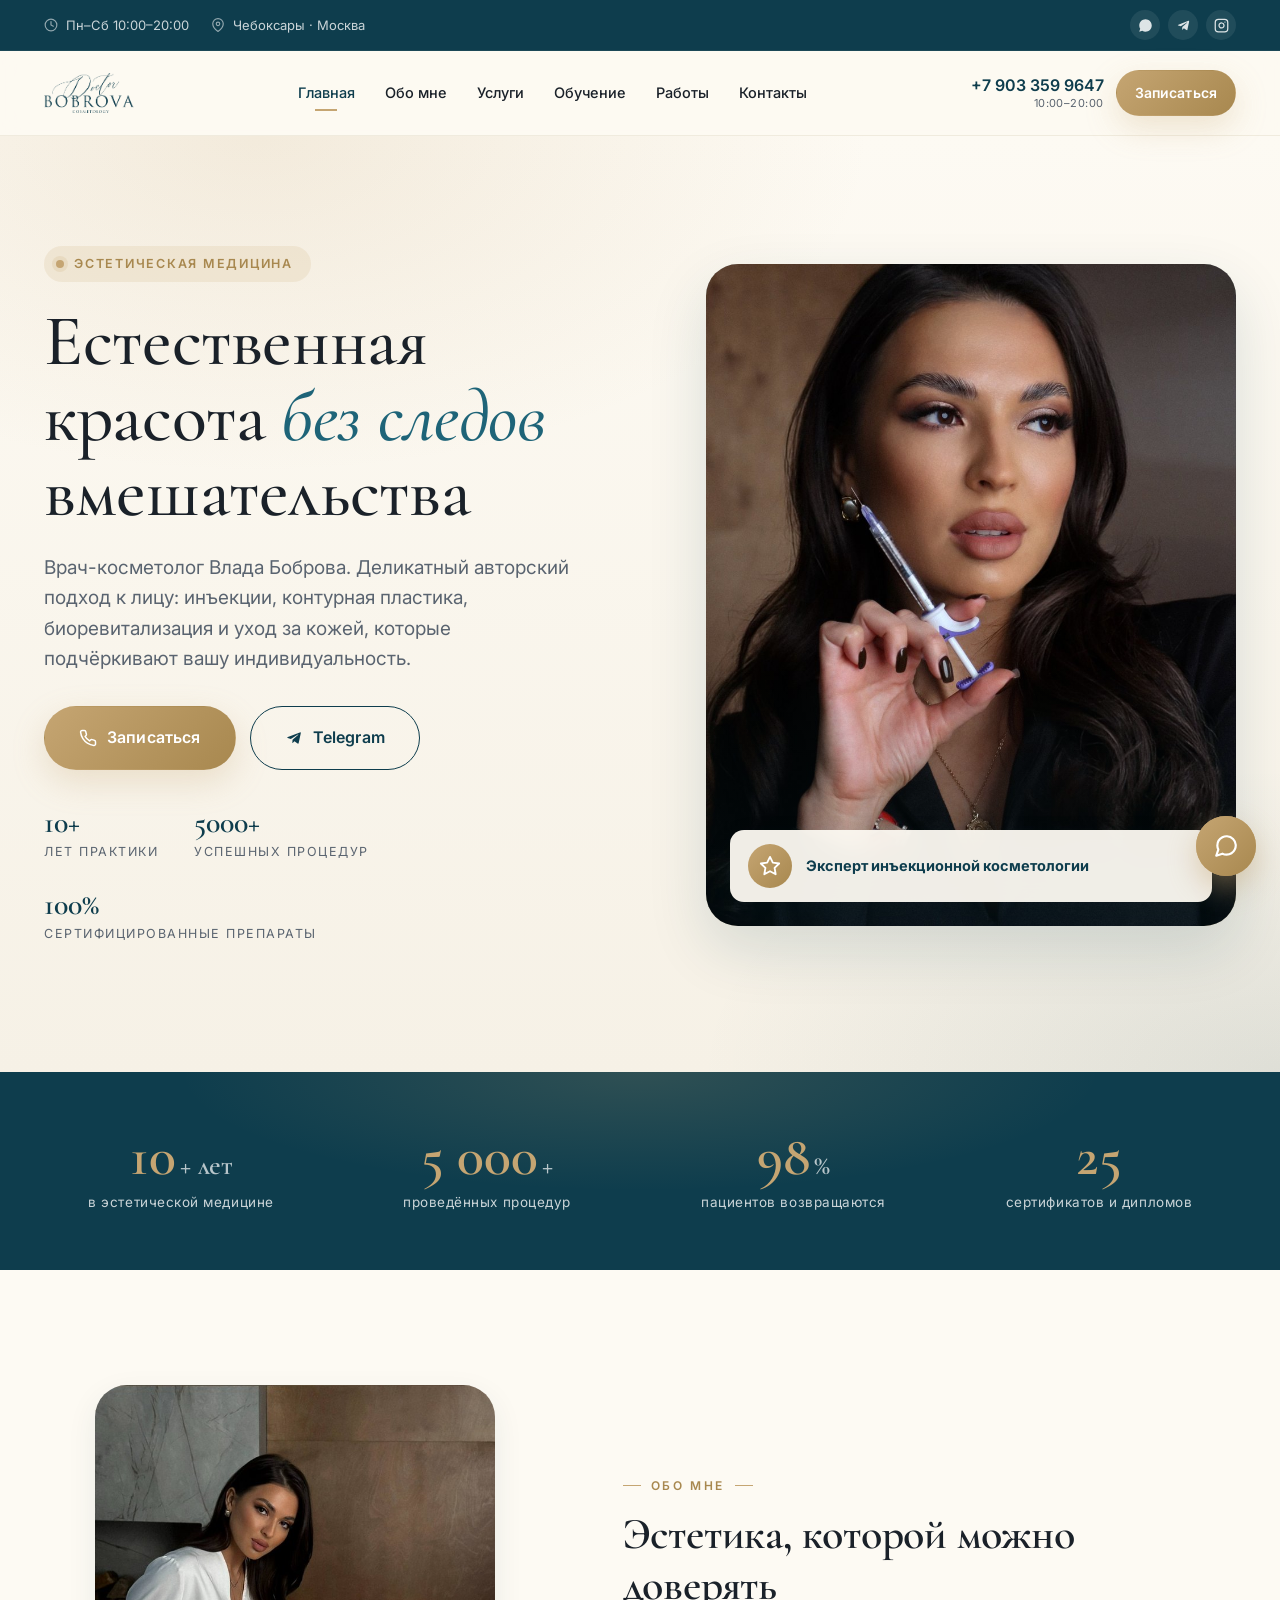
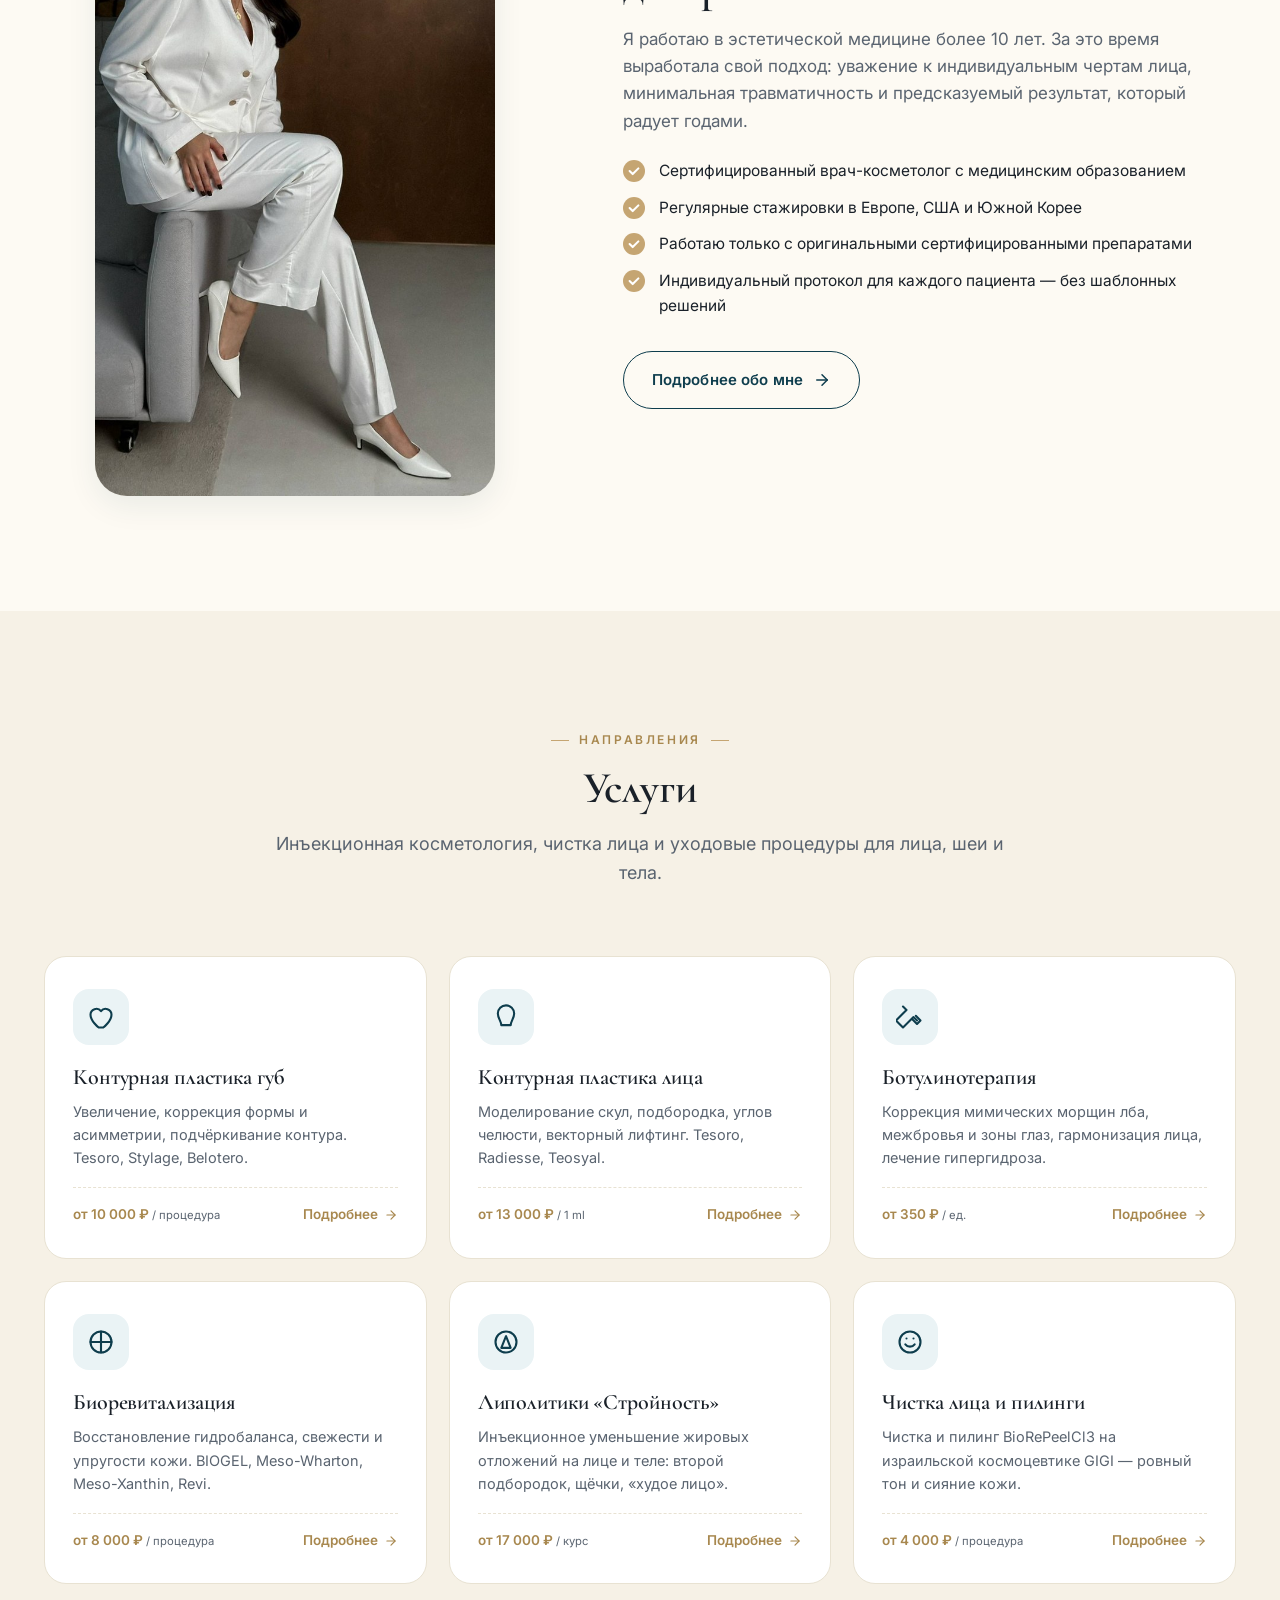
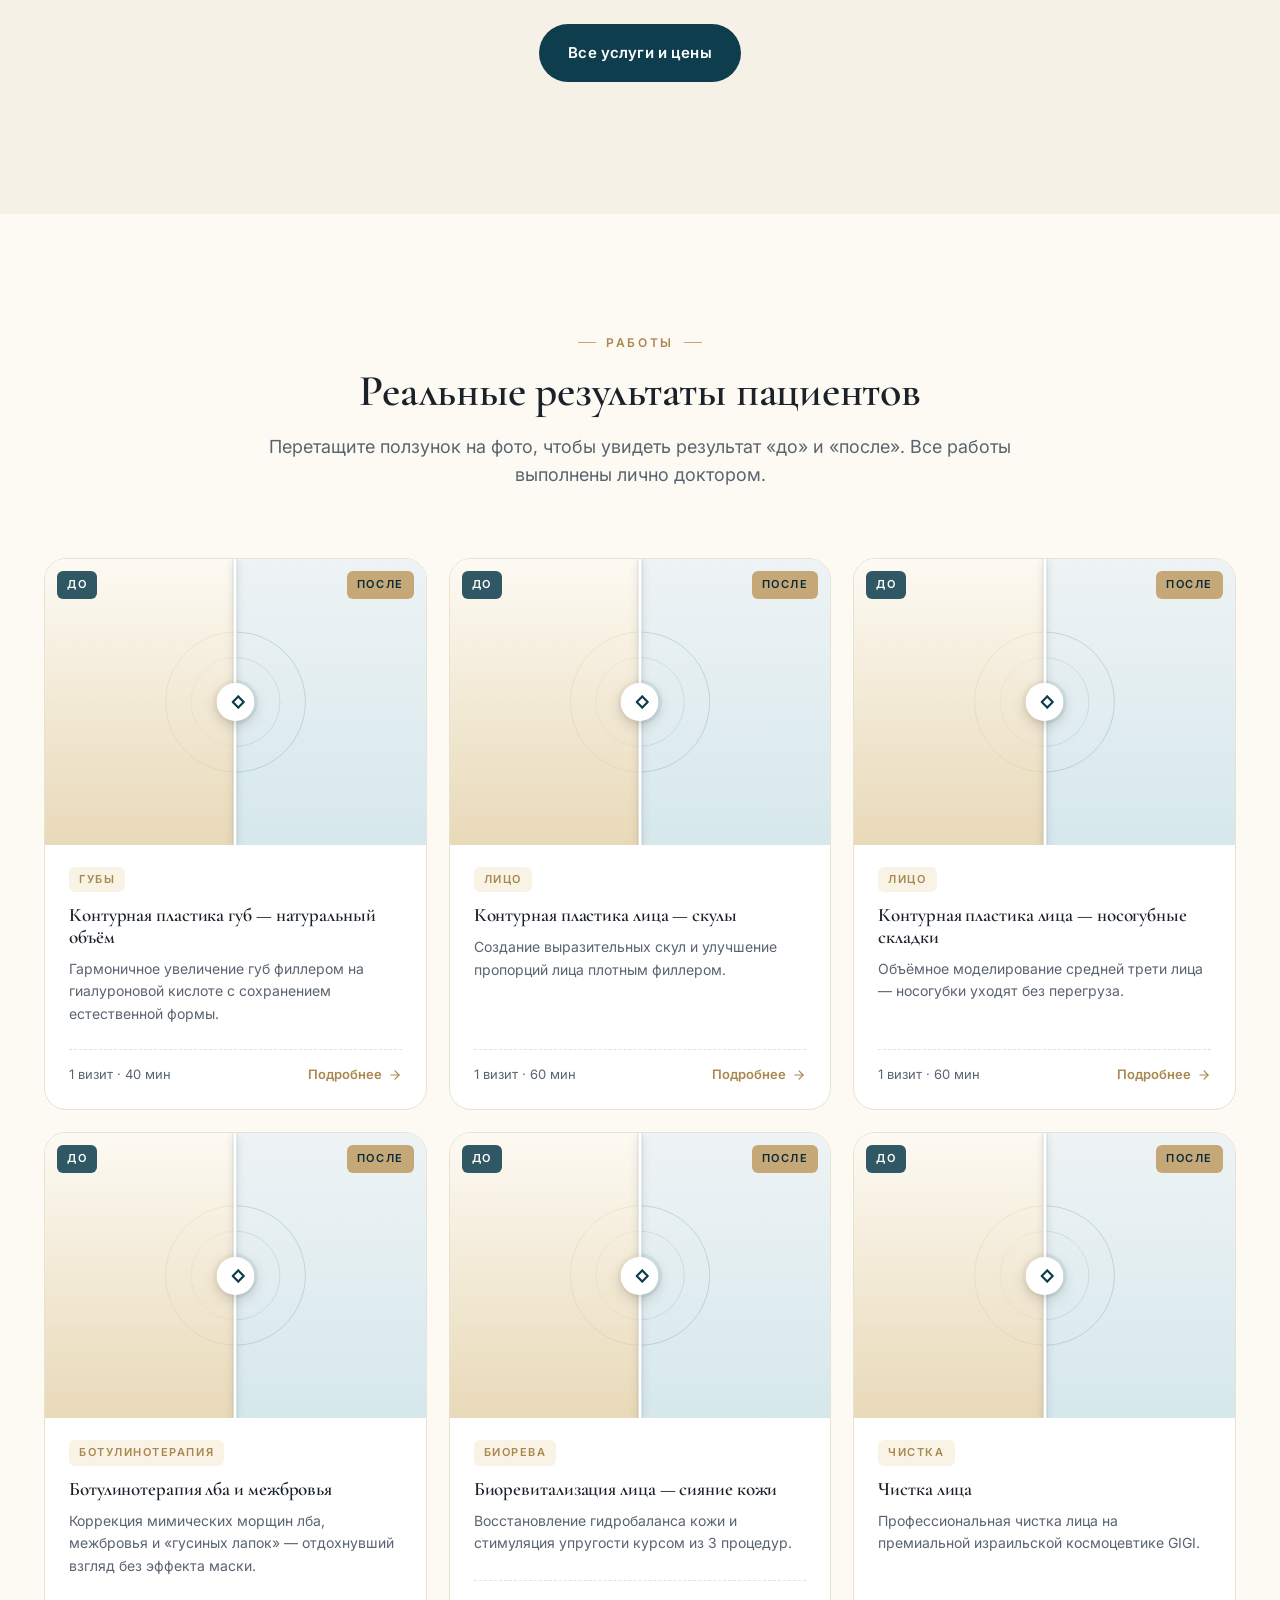
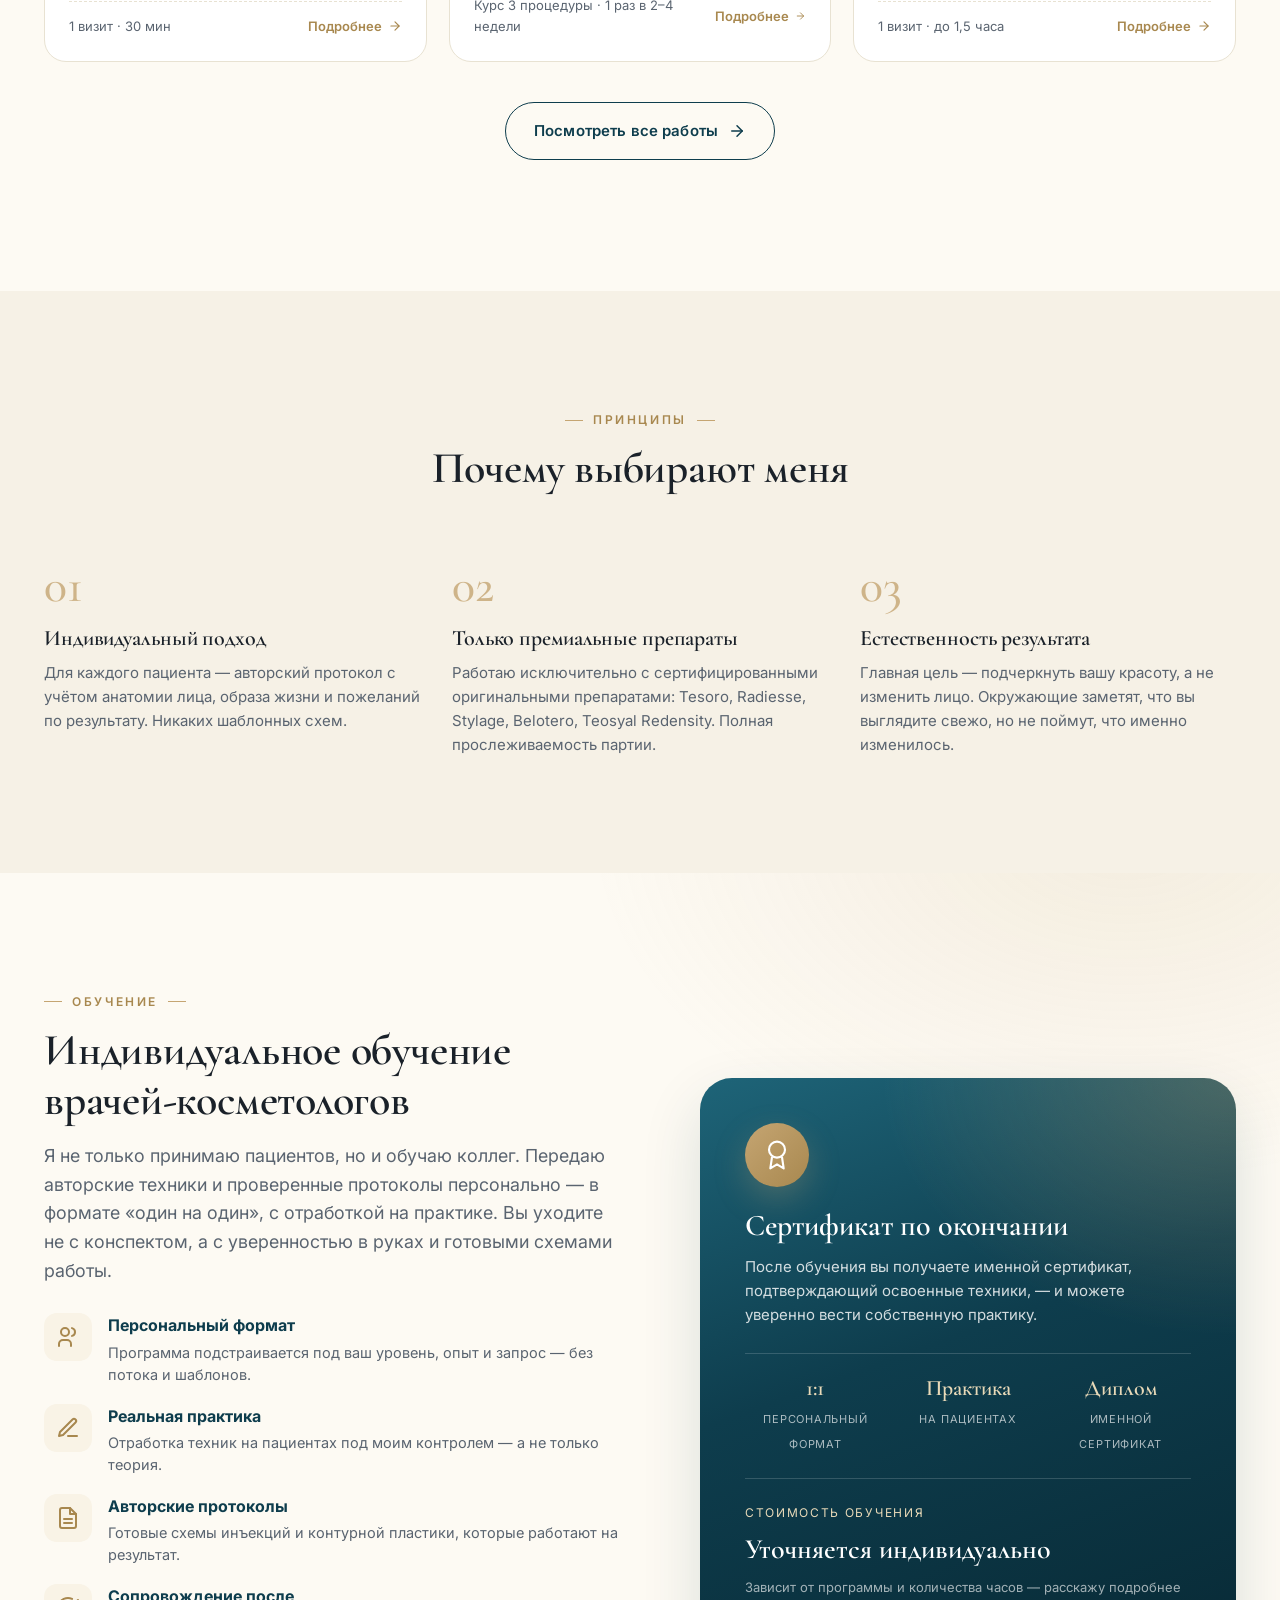
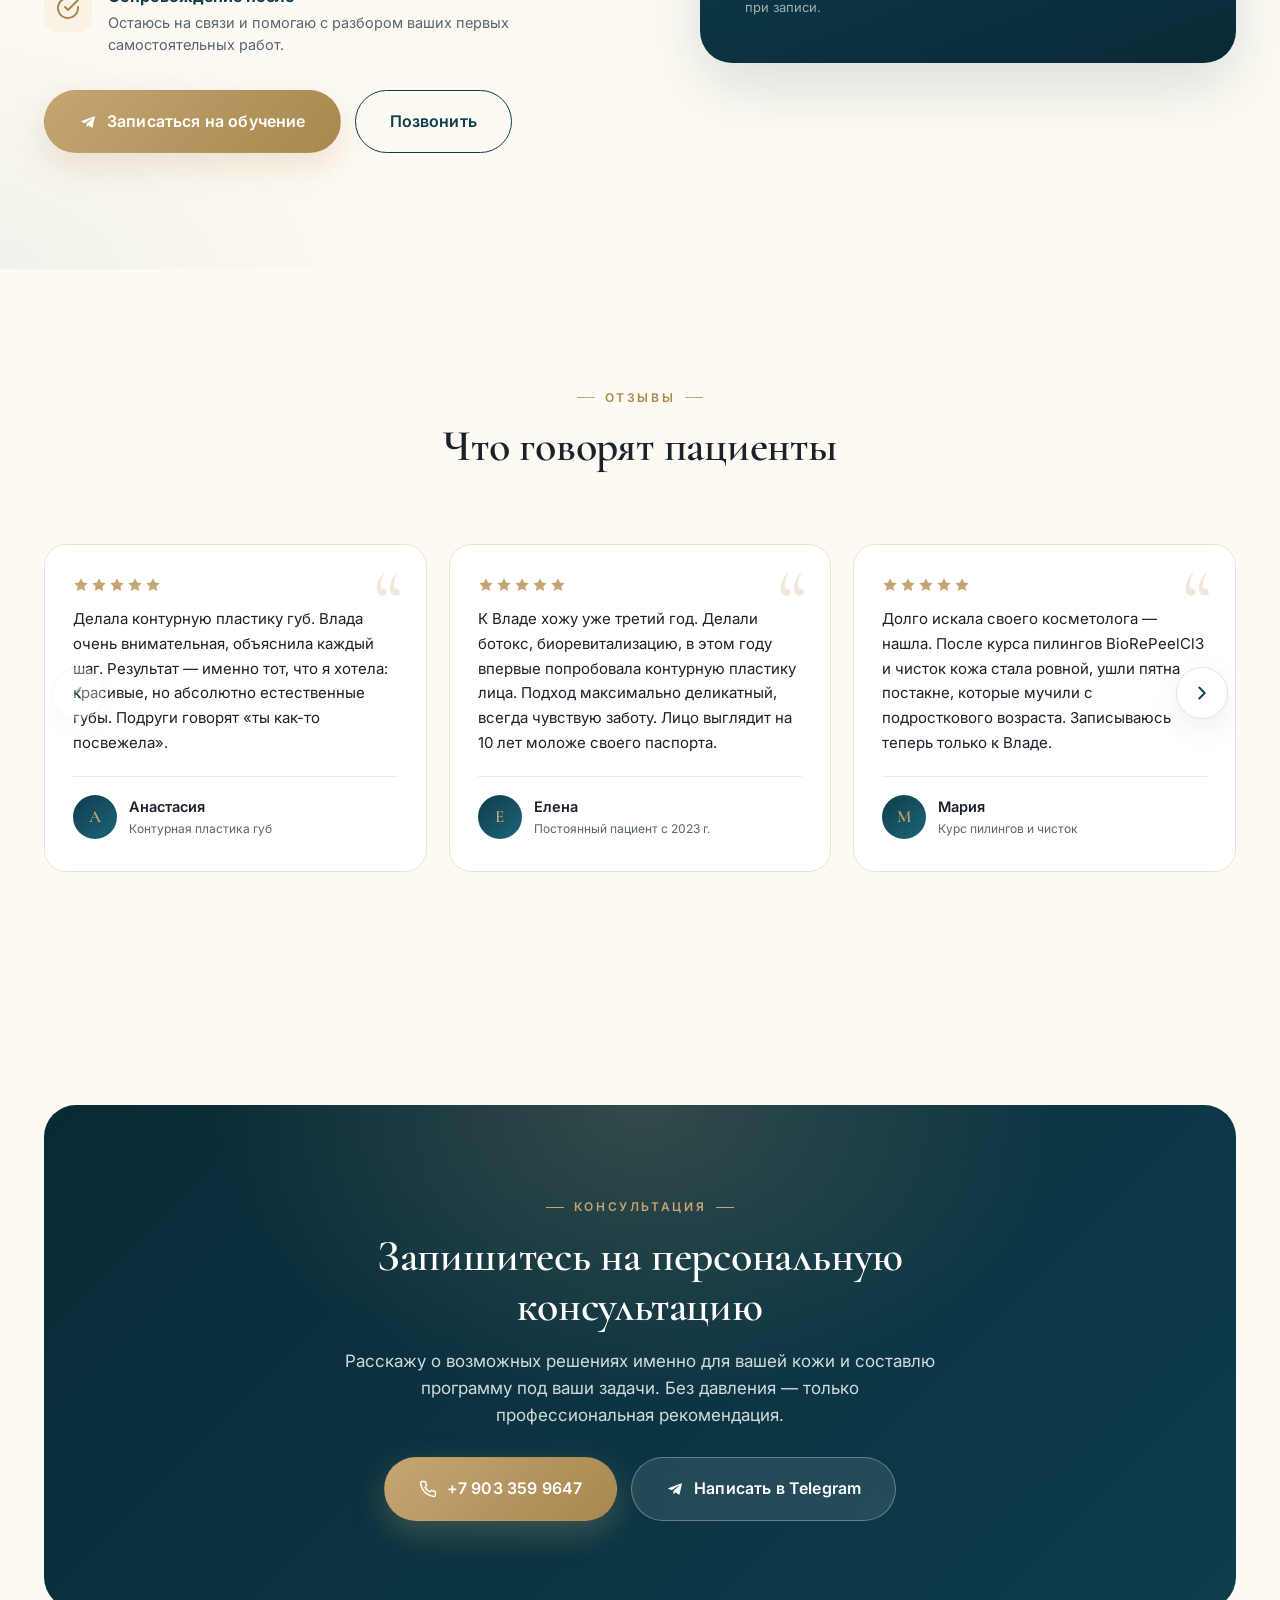
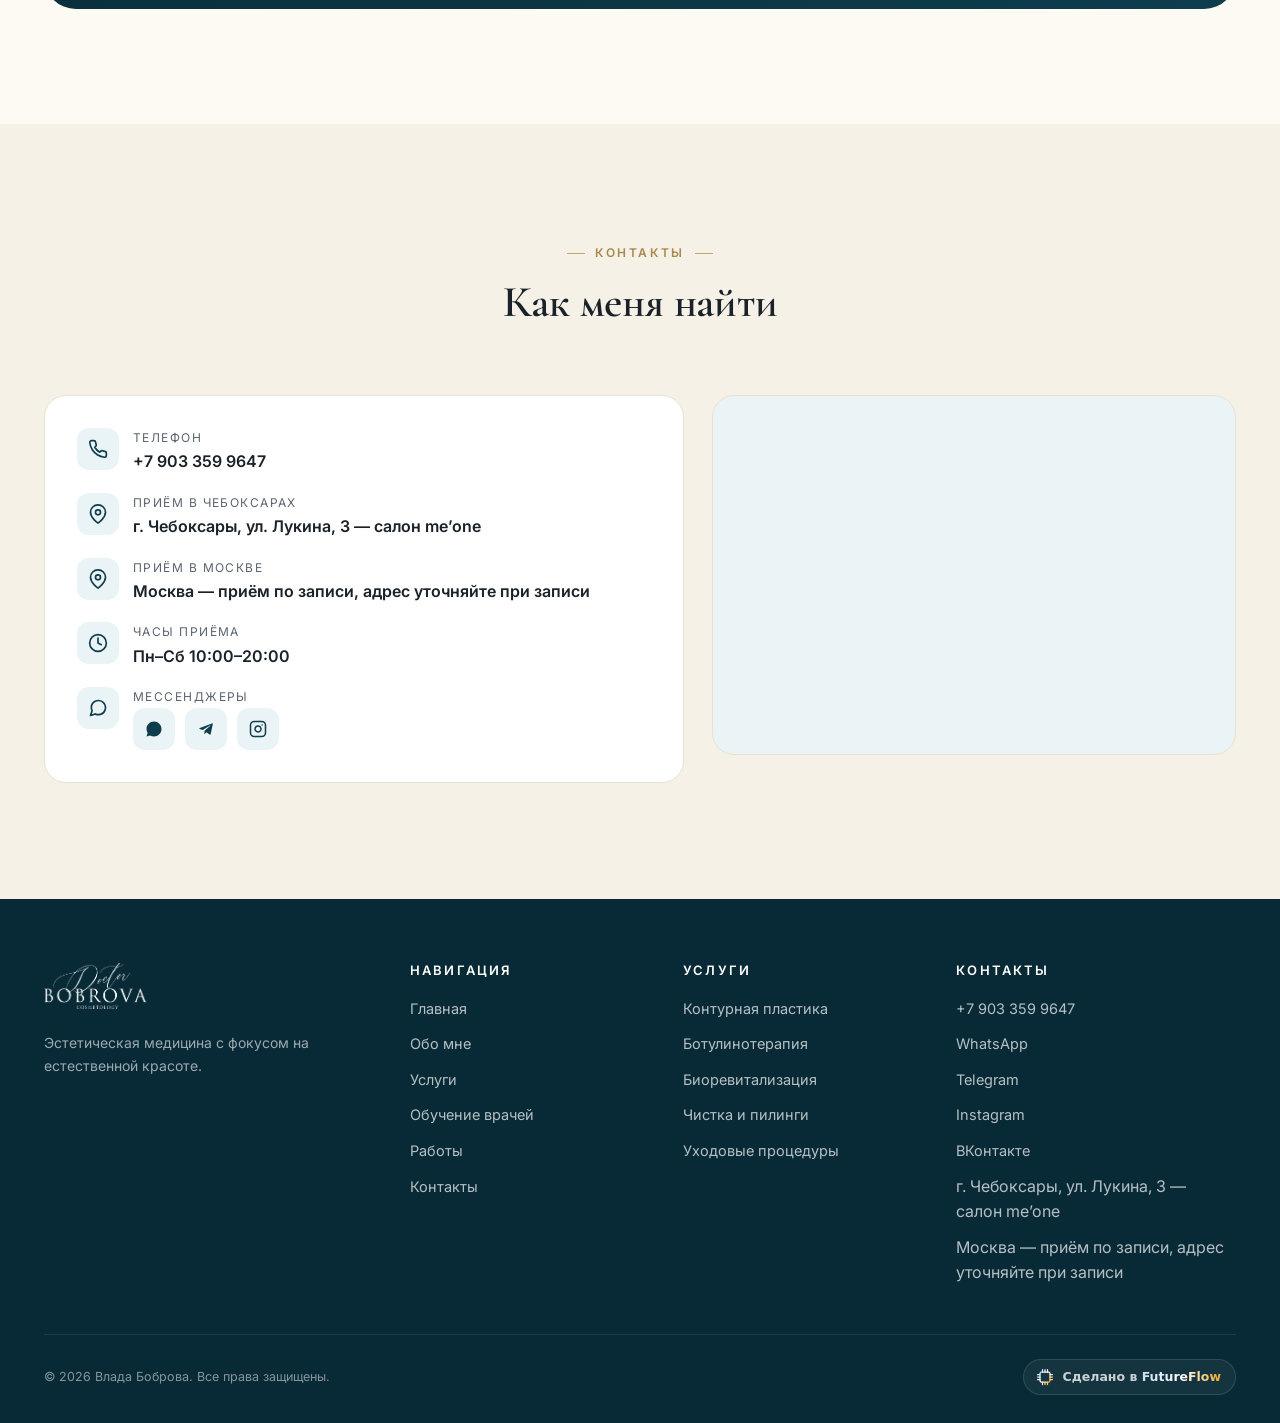
==== commit 0df26c22: "Мобильный CTA: убрана нижняя панель, возвращён FAB с иконкой сообщения и пульсом - на смартфоне убра" ====
--- a/index.html
+++ b/index.html
@@ -679,8 +679,9 @@
       Позвонить
     </a>
   </div>
-  <button class="fab__toggle" aria-label="Связаться с врачом">
-    <svg viewBox="0 0 24 24" fill="none" stroke="currentColor" stroke-width="2" stroke-linecap="round" stroke-linejoin="round"><line x1="12" y1="5" x2="12" y2="19"/><line x1="5" y1="12" x2="19" y2="12"/></svg>
+  <button class="fab__toggle" aria-label="Связаться с врачом" aria-expanded="false">
+    <svg class="fab__icon fab__icon--chat" viewBox="0 0 24 24" fill="none" stroke="currentColor" stroke-width="2" stroke-linecap="round" stroke-linejoin="round"><path d="M21 11.5a8.38 8.38 0 0 1-.9 3.8 8.5 8.5 0 0 1-7.6 4.7 8.38 8.38 0 0 1-3.8-.9L3 21l1.9-5.7a8.38 8.38 0 0 1-.9-3.8 8.5 8.5 0 0 1 4.7-7.6 8.38 8.38 0 0 1 3.8-.9h.5a8.48 8.48 0 0 1 8 8v.5z"/></svg>
+    <svg class="fab__icon fab__icon--close" viewBox="0 0 24 24" fill="none" stroke="currentColor" stroke-width="2" stroke-linecap="round" stroke-linejoin="round"><line x1="18" y1="6" x2="6" y2="18"/><line x1="6" y1="6" x2="18" y2="18"/></svg>
   </button>
 </div>
 
--- a/assets/css/styles.css
+++ b/assets/css/styles.css
@@ -1105,8 +1105,30 @@
   transition: transform var(--t) var(--ease), box-shadow var(--t) var(--ease);
 }
 .fab__toggle:hover { box-shadow: 0 14px 32px rgba(197,165,114,.55); }
-.fab__toggle svg { width: 26px; height: 26px; transition: transform var(--t) var(--ease); }
-.fab.is-open .fab__toggle { transform: rotate(45deg); }
+.fab__icon { width: 26px; height: 26px; }
+.fab__icon--close { display: none; }
+.fab.is-open .fab__icon--chat { display: none; }
+.fab.is-open .fab__icon--close { display: block; }
+
+/* Пульсирующее кольцо — привлекает внимание к кнопке связи (как у виджетов чата).
+   Останавливается, когда меню открыто, и при prefers-reduced-motion. */
+.fab__toggle::before {
+  content: '';
+  position: absolute;
+  inset: 0;
+  border-radius: 50%;
+  background: var(--c-accent);
+  z-index: -1;
+}
+.fab:not(.is-open) .fab__toggle::before { animation: fabPulse 2.4s var(--ease) infinite; }
+@keyframes fabPulse {
+  0%   { transform: scale(1);   opacity: .5; }
+  70%  { transform: scale(1.9); opacity: 0; }
+  100% { transform: scale(1.9); opacity: 0; }
+}
+@media (prefers-reduced-motion: reduce) {
+  .fab__toggle::before { animation: none !important; }
+}
 
 /* FAB прячется когда страница доскроллена до футера — чтобы не перекрывать FutureFlow */
 .fab {
@@ -1172,8 +1194,11 @@
   border-radius: 999px;
   box-shadow: var(--shadow-lg);
   border: 1px solid var(--c-border);
+  transition: transform .35s var(--ease), opacity .35s var(--ease);
 }
 .sticky-cta .btn { flex: 1; padding: 13px 18px; font-size: 14px; }
+/* Прячем нижнюю панель у футера, чтобы не перекрывать «Сделано в FutureFlow» */
+.sticky-cta--hidden { transform: translateY(160%); opacity: 0; pointer-events: none; }
 
 /* -------- Lightbox (portfolio modal) -------- */
 .lightbox {
@@ -1587,7 +1612,7 @@
 .svc-jump {
   position: sticky;
   top: var(--header-h);
-  z-index: 80;
+  z-index: 40;
   background: rgba(253, 250, 243, .92);
   backdrop-filter: saturate(160%) blur(10px);
   -webkit-backdrop-filter: saturate(160%) blur(10px);
@@ -1736,8 +1761,8 @@
   .process { grid-template-columns: 1fr; }
   .trust__grid { grid-template-columns: 1fr 1fr; }
 
-  .sticky-cta { display: flex; }
-  .fab { bottom: 84px; right: 16px; }
+  /* На мобильном — плавающая кнопка связи (FAB); нижняя панель скрыта */
+  .fab { right: 16px; bottom: 16px; }
 
   .filters { gap: 8px; }
   .filter-chip { padding: 8px 14px; font-size: 13px; }
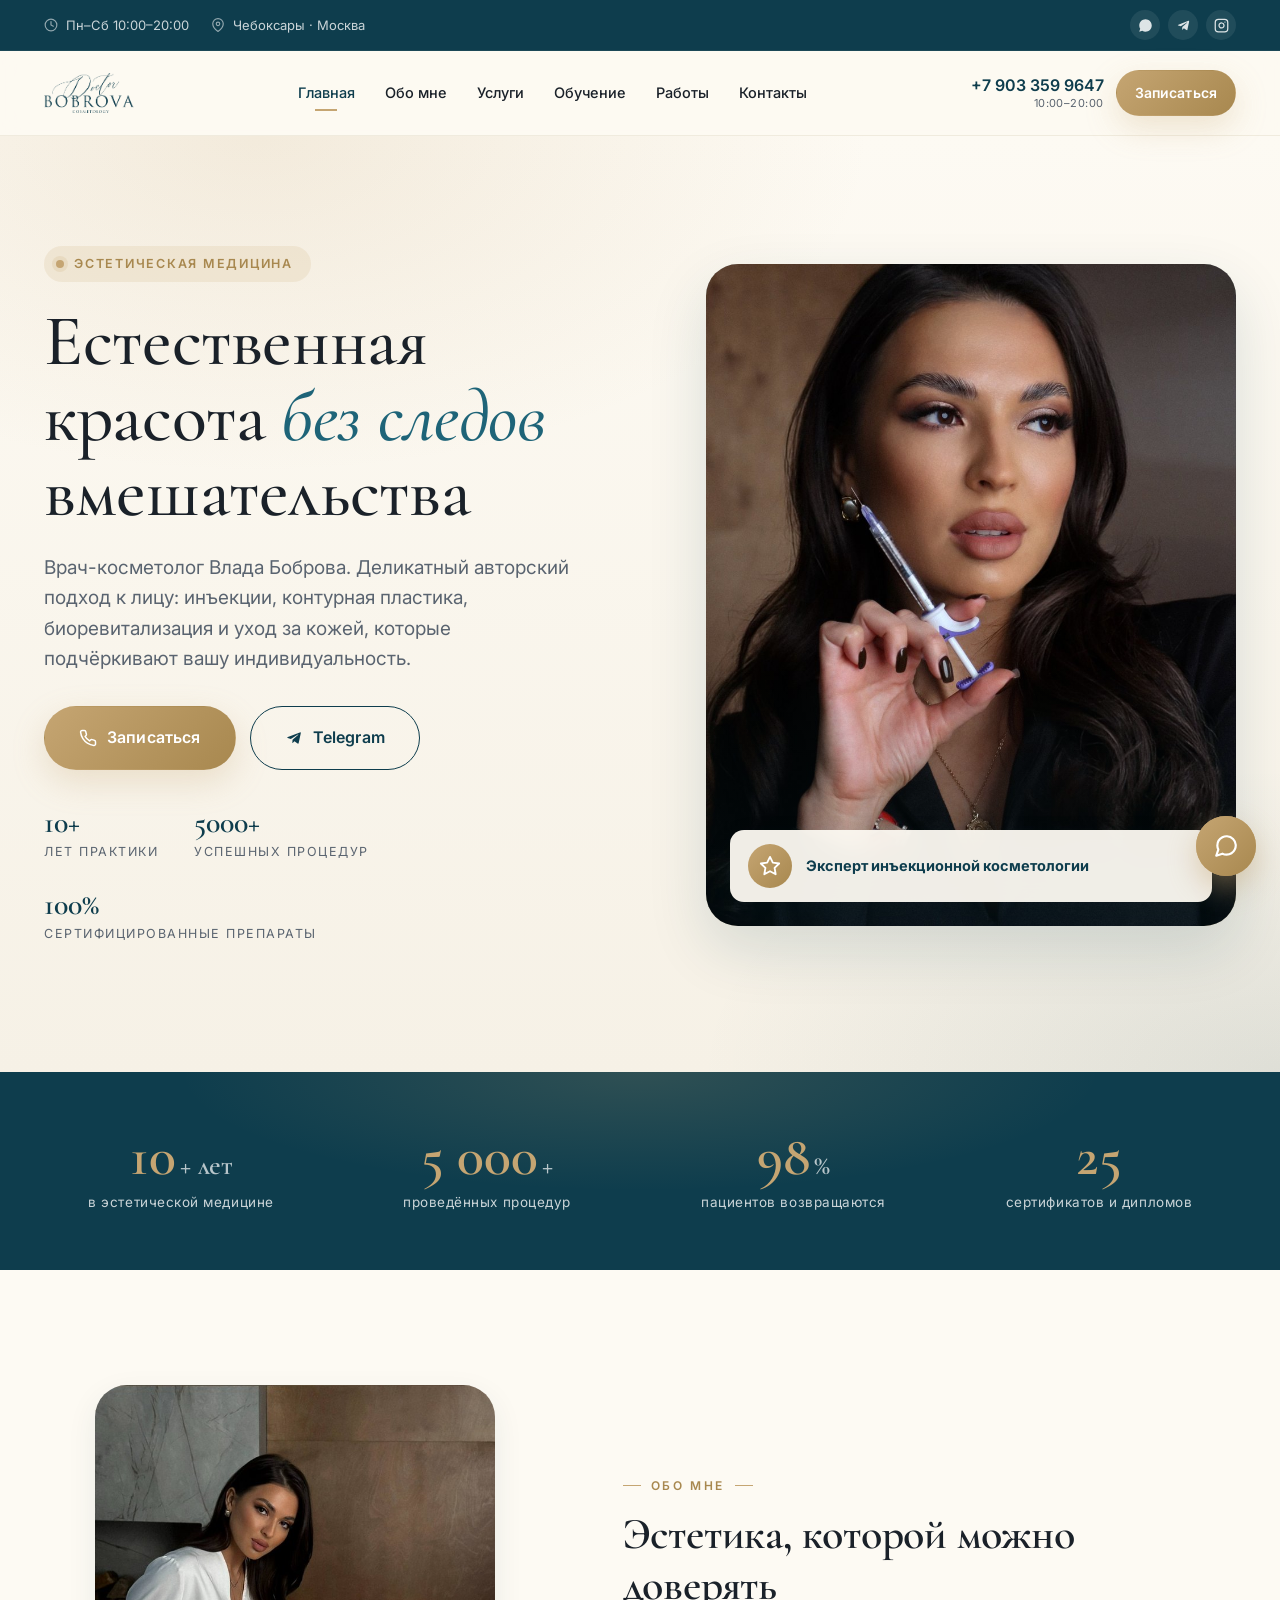
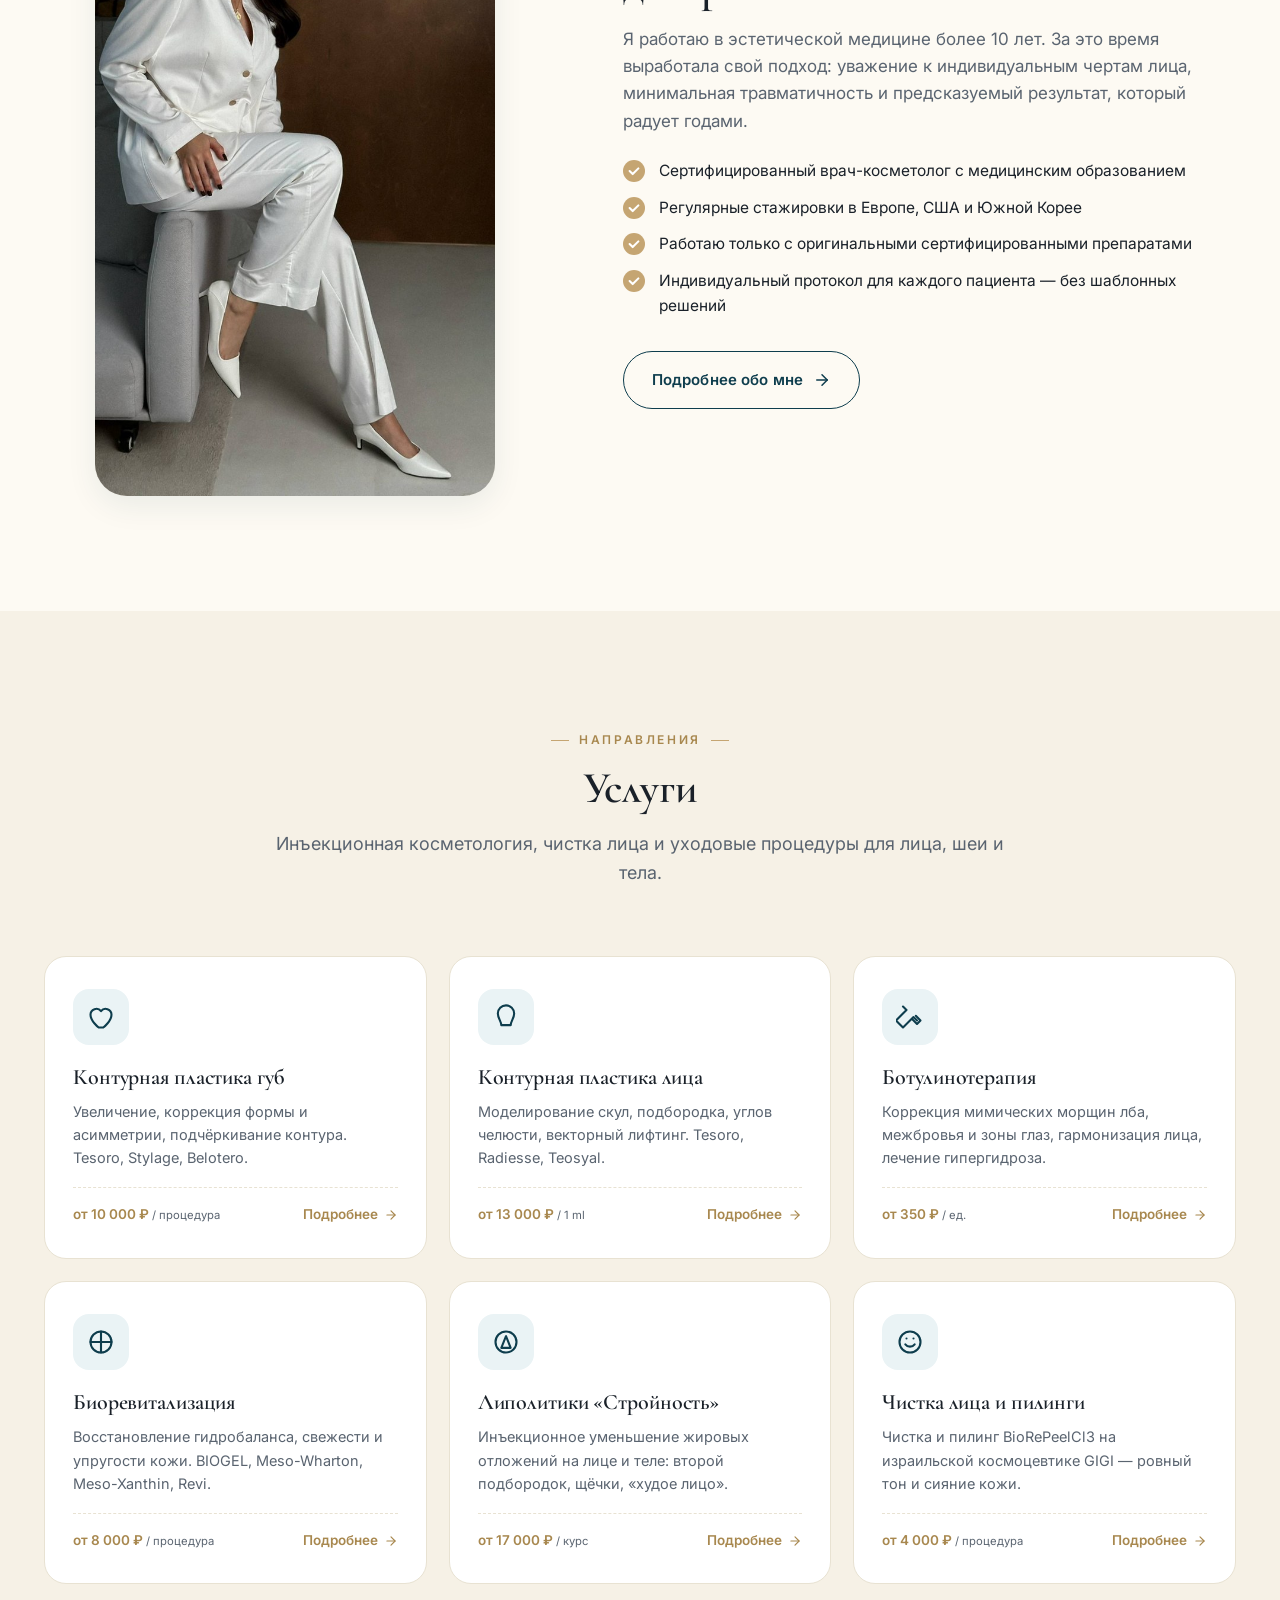
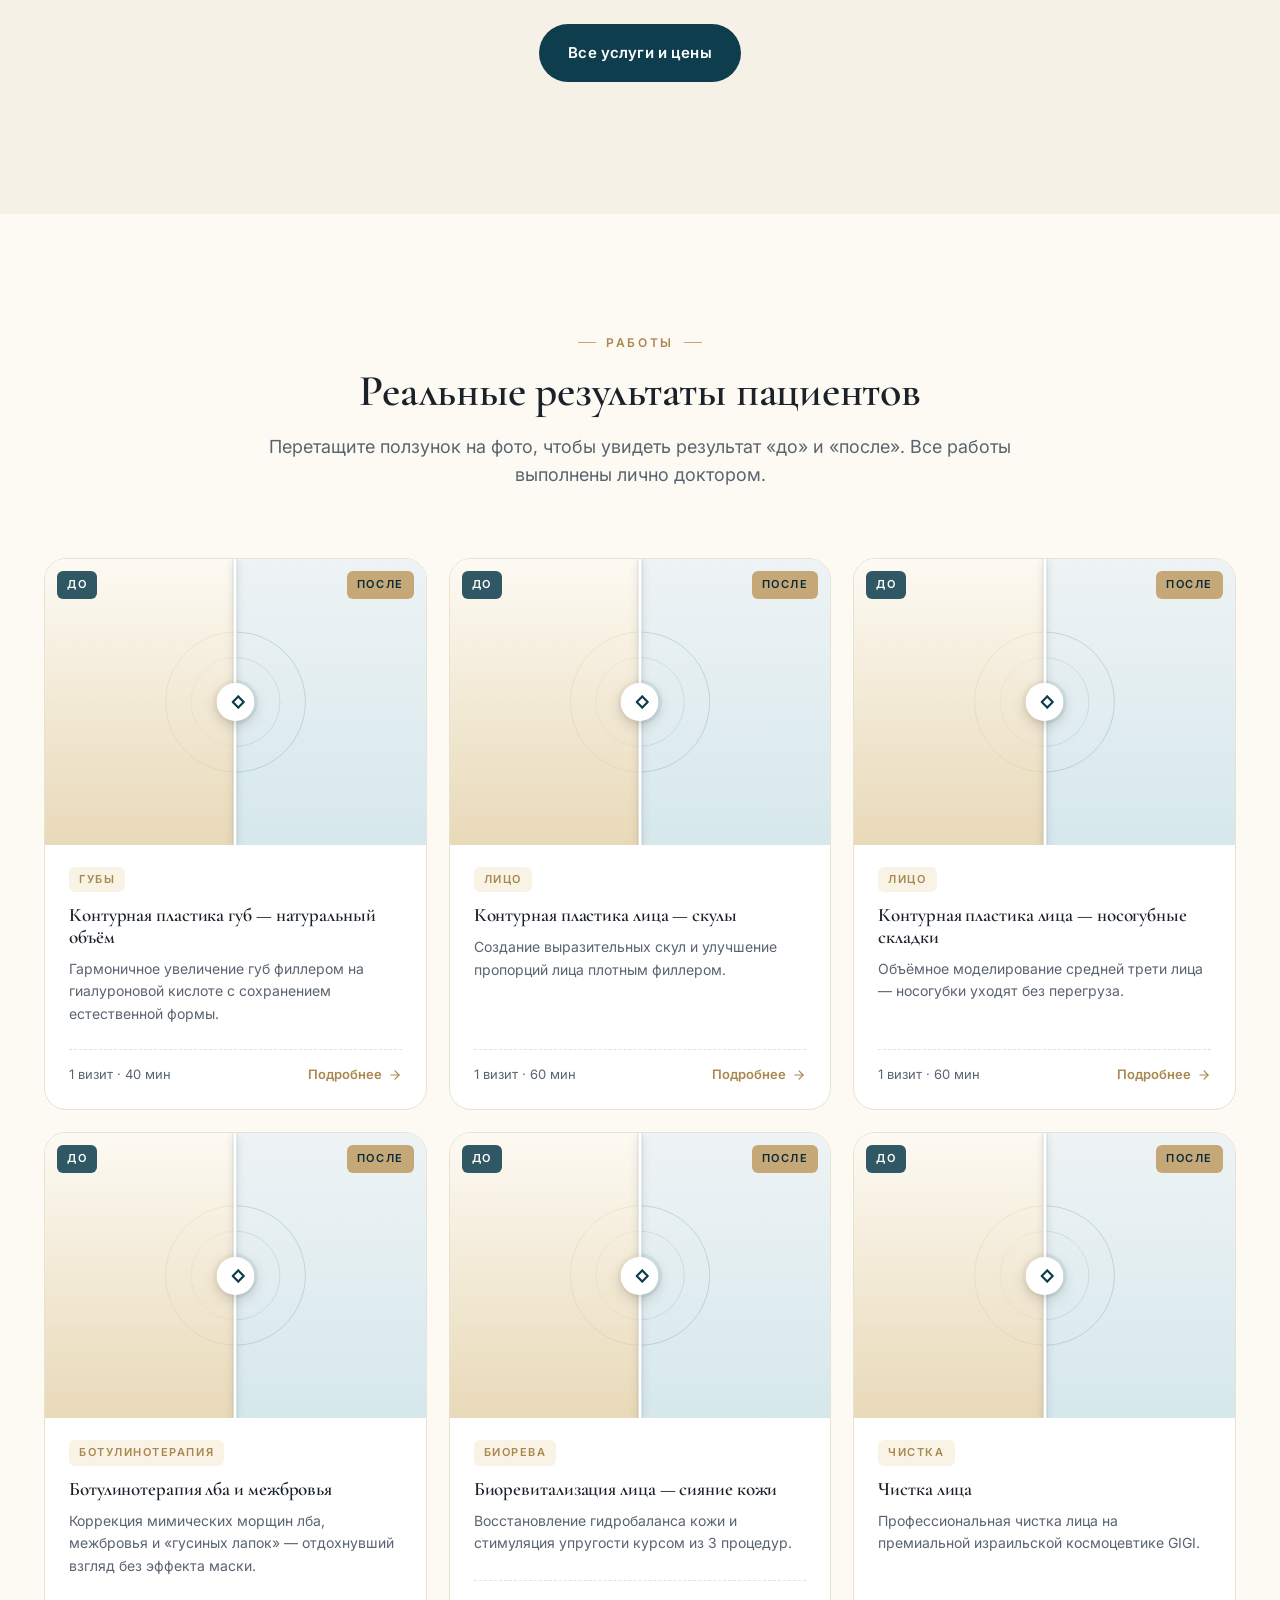
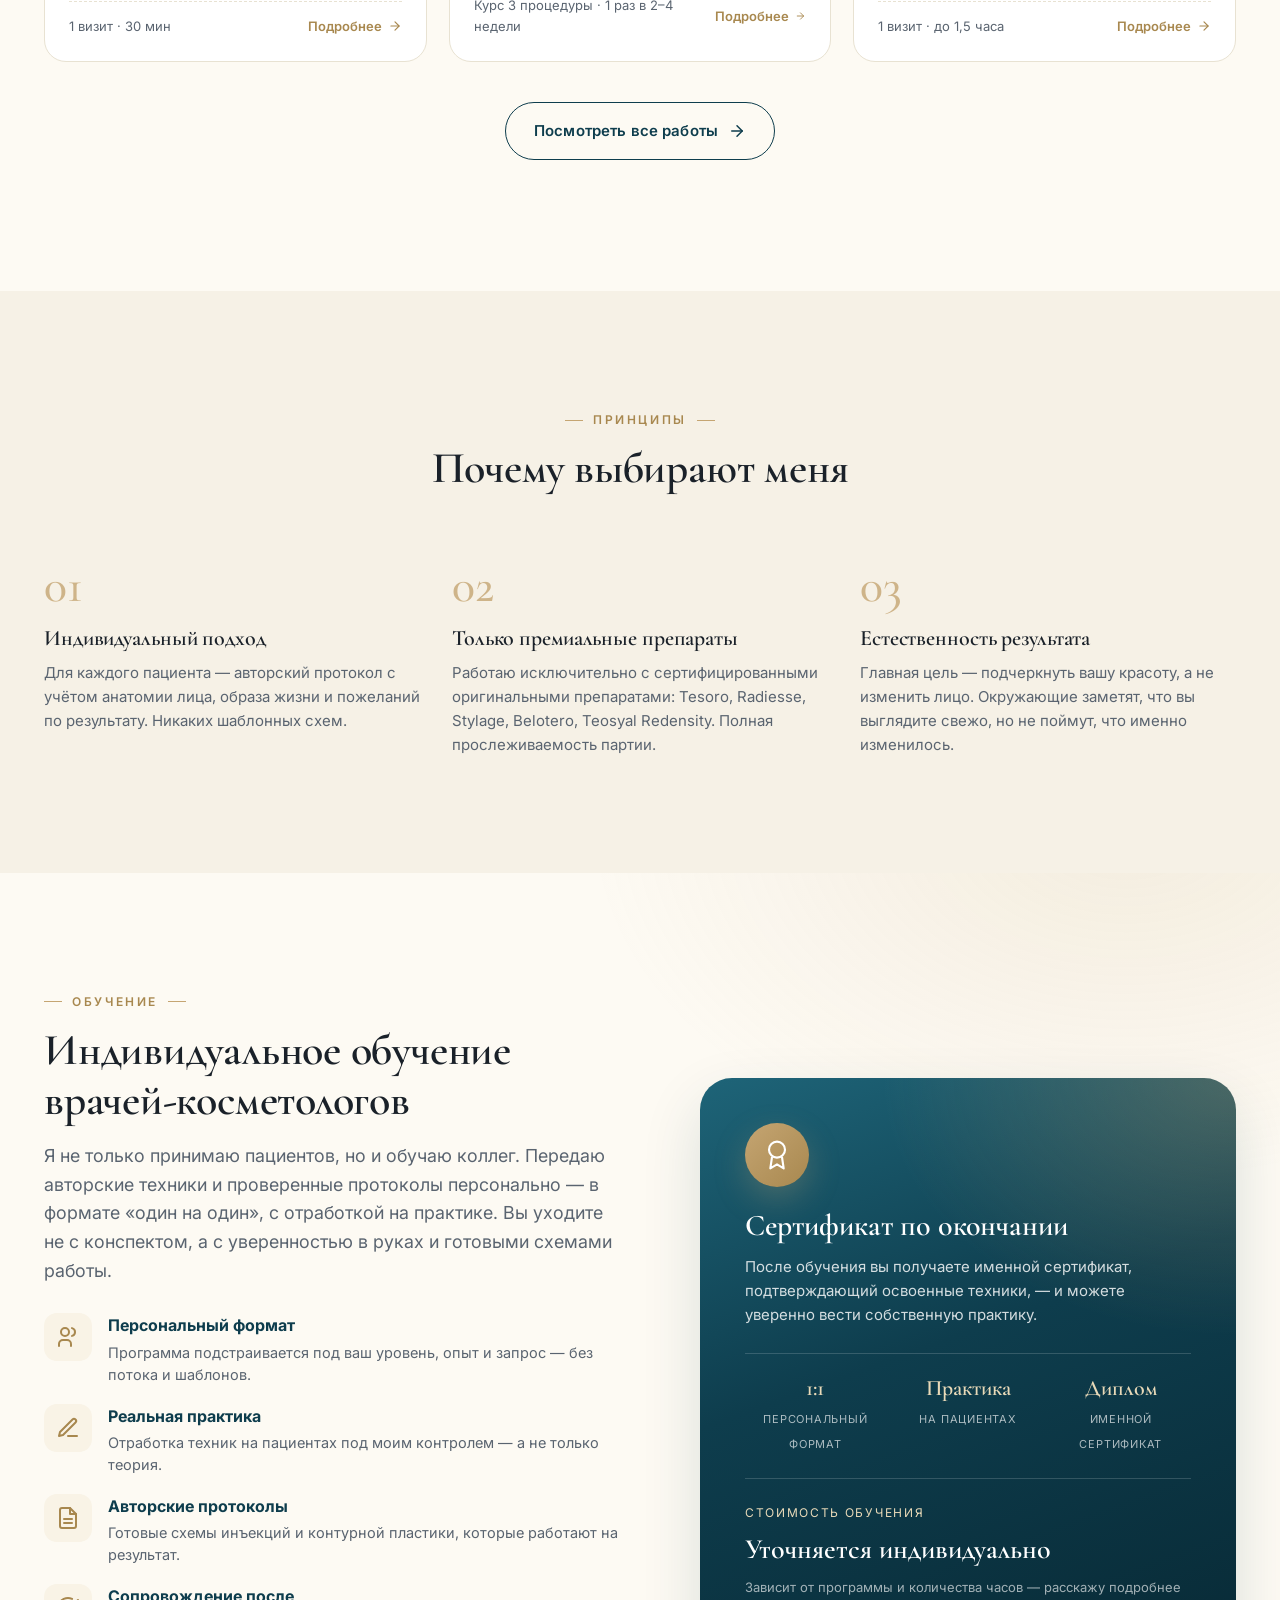
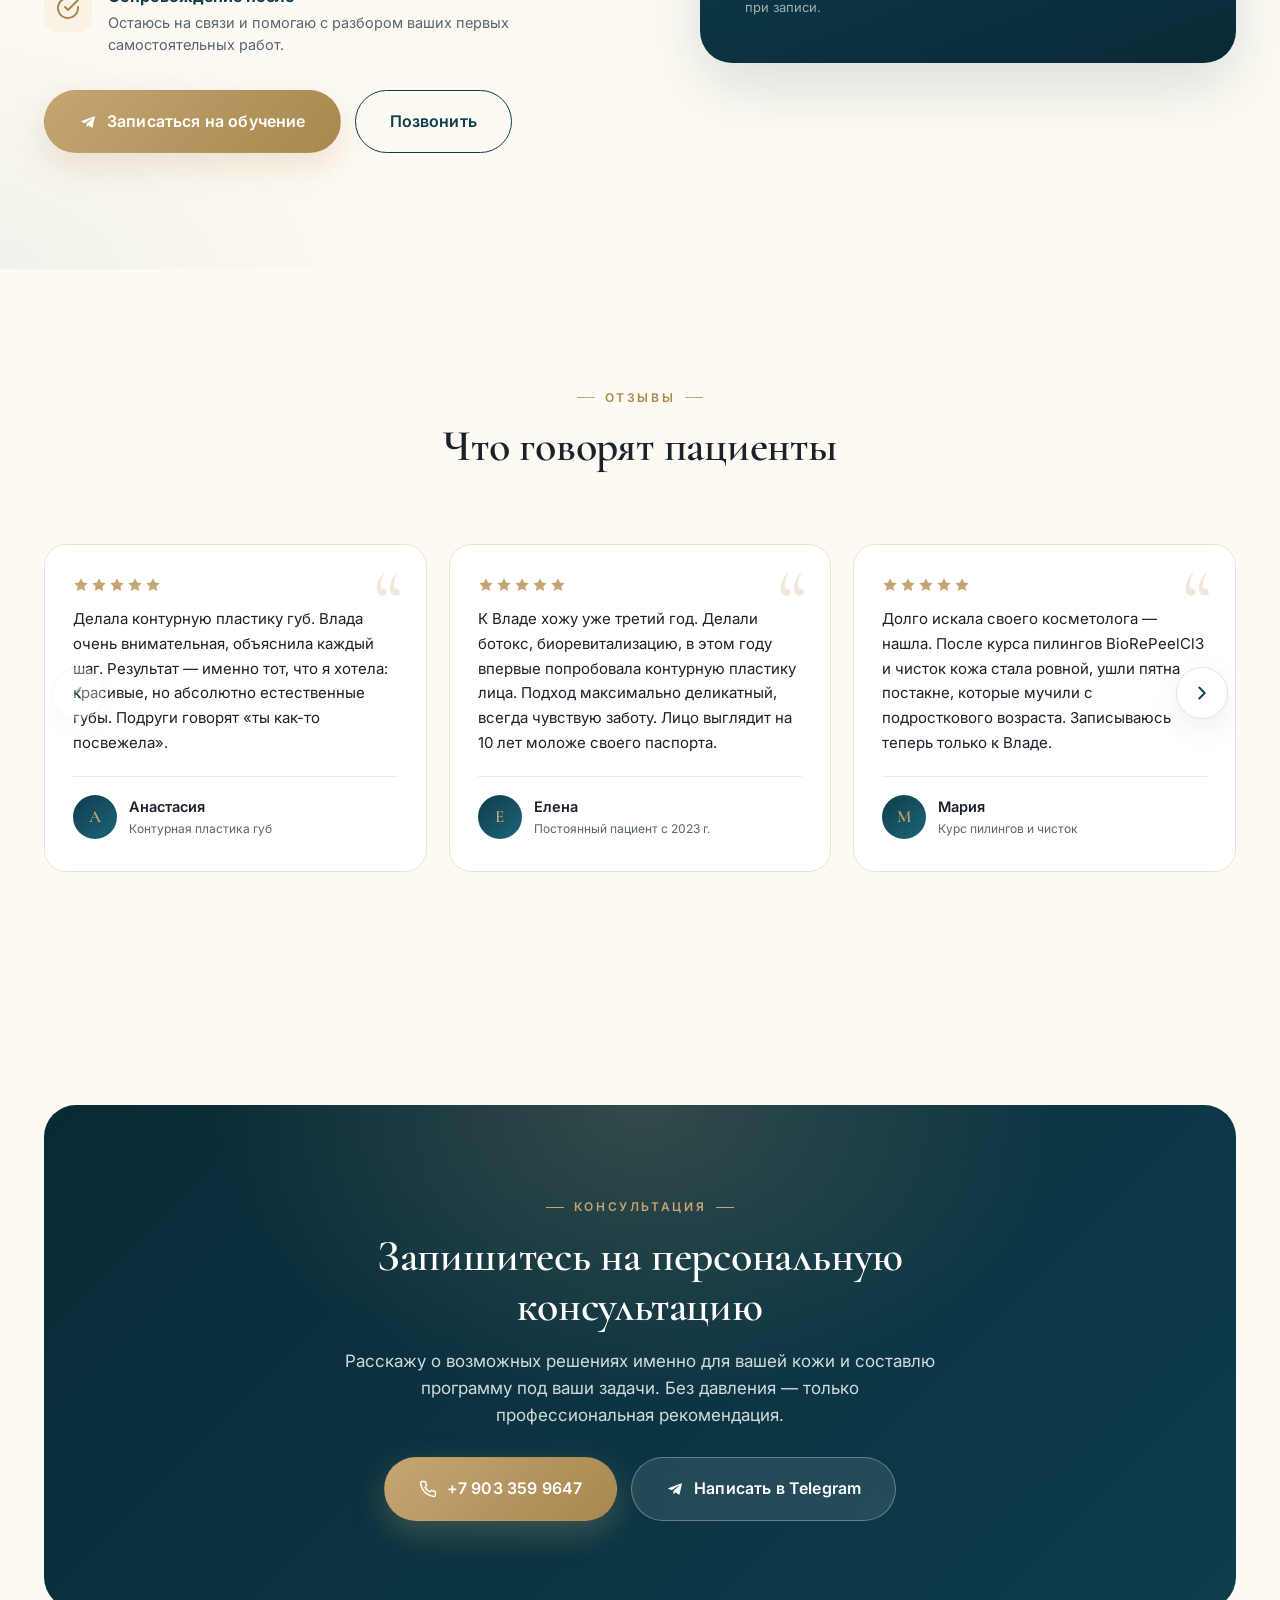
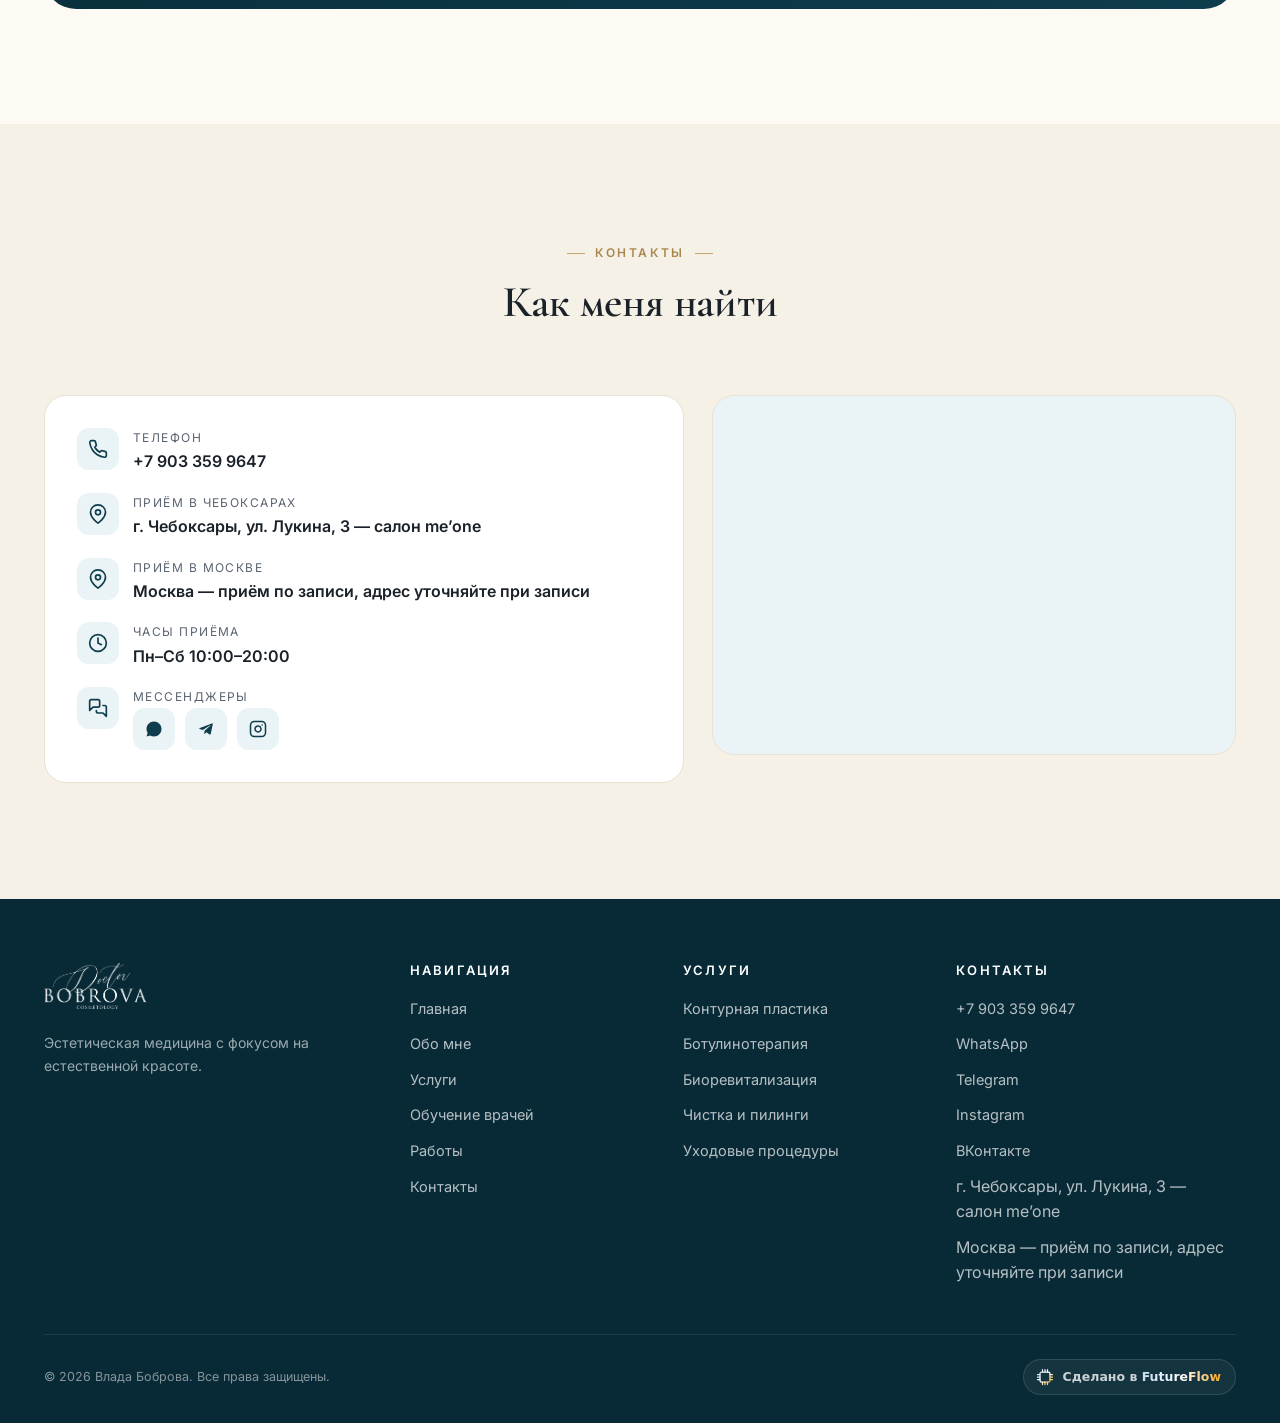
==== commit 224b40c1: "FAB всегда виден на мобильном; отдельная иконка для «Мессенджеры» - плавающая кнопка связи больше не" ====
--- a/index.html
+++ b/index.html
@@ -581,7 +581,7 @@
             </div>
           </li>
           <li>
-            <span class="contact-list__icon"><svg viewBox="0 0 24 24" fill="none" stroke="currentColor" stroke-width="2" stroke-linecap="round" stroke-linejoin="round"><path d="M21 11.5a8.38 8.38 0 0 1-.9 3.8 8.5 8.5 0 0 1-7.6 4.7 8.38 8.38 0 0 1-3.8-.9L3 21l1.9-5.7a8.38 8.38 0 0 1-.9-3.8 8.5 8.5 0 0 1 4.7-7.6 8.38 8.38 0 0 1 3.8-.9h.5a8.48 8.48 0 0 1 8 8v.5z"/></svg></span>
+            <span class="contact-list__icon"><svg viewBox="0 0 24 24" fill="none" stroke="currentColor" stroke-width="2" stroke-linecap="round" stroke-linejoin="round"><path d="M14 9a2 2 0 0 1-2 2H6l-4 4V4a2 2 0 0 1 2-2h8a2 2 0 0 1 2 2z"/><path d="M18 9h2a2 2 0 0 1 2 2v11l-4-4h-6a2 2 0 0 1-2-2v-1"/></svg></span>
             <div>
               <div class="contact-list__label">Мессенджеры</div>
               <div class="contact-list__value socials-inline">
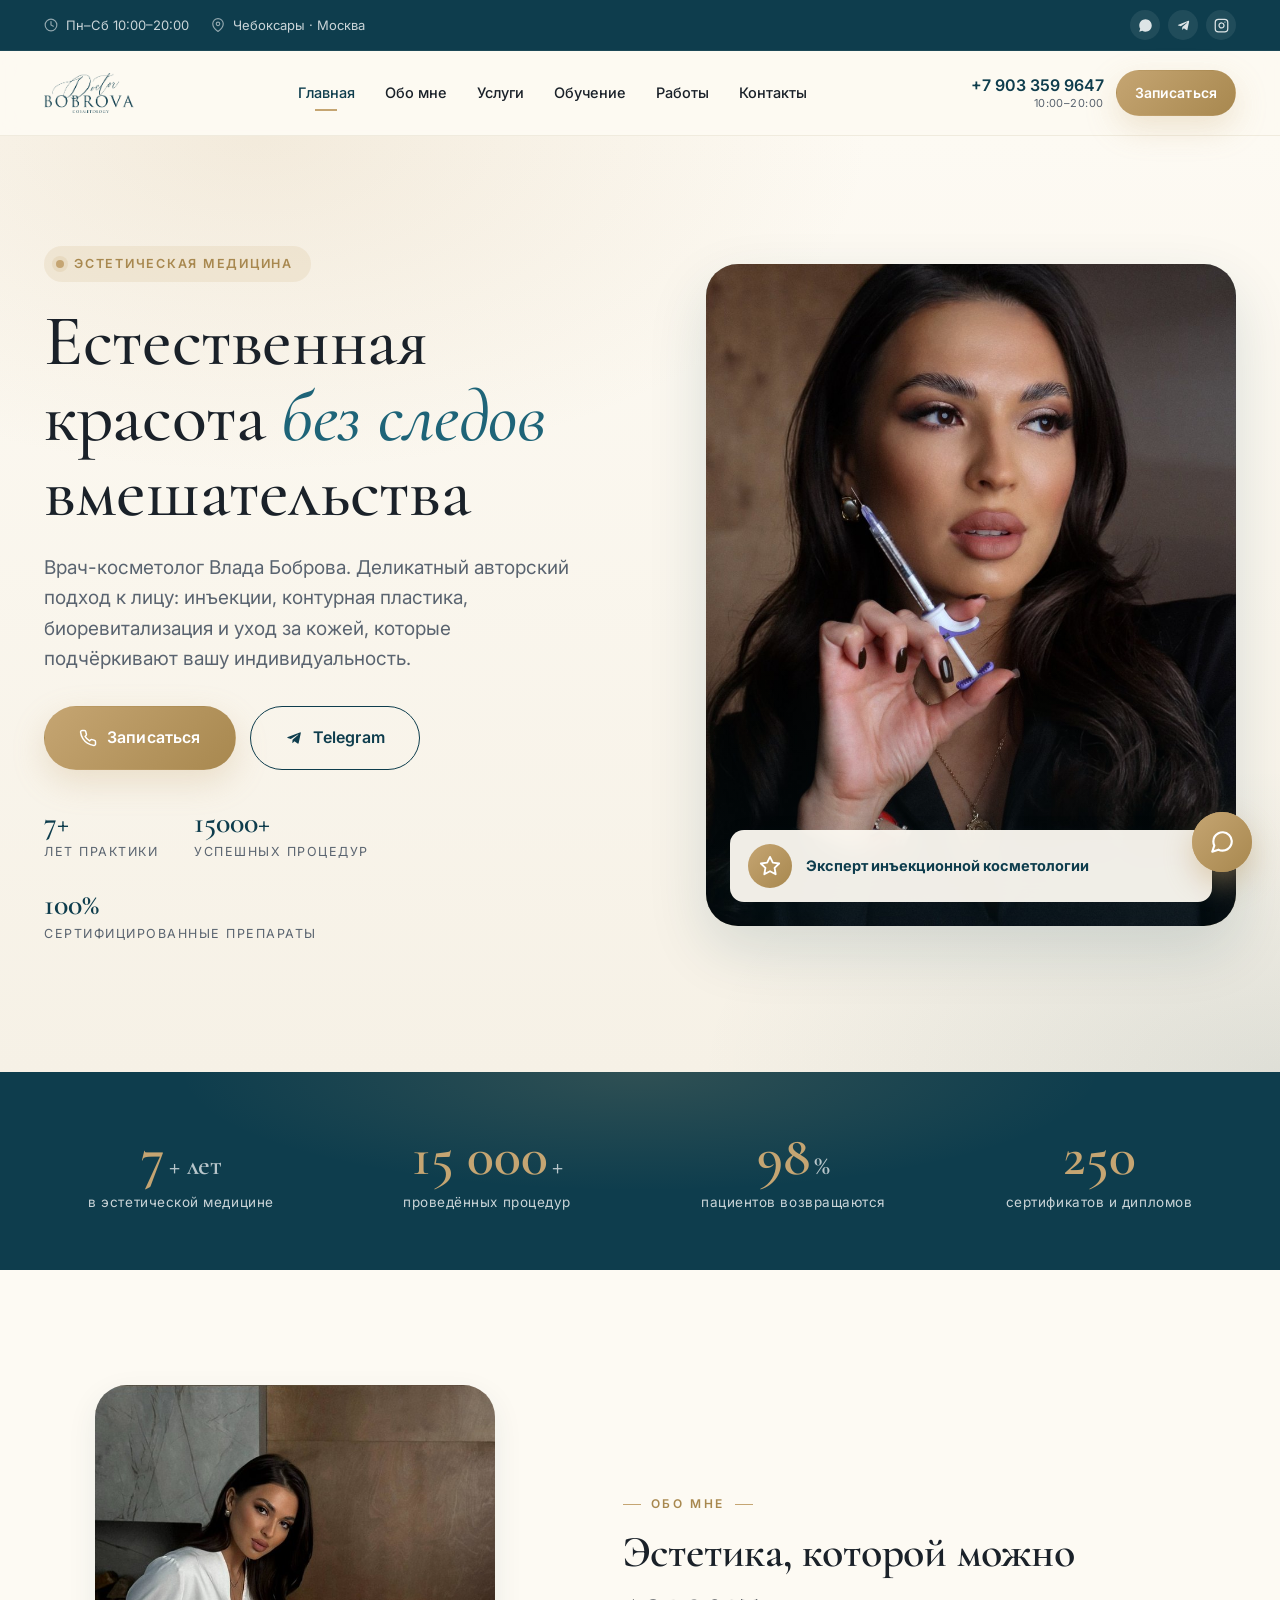
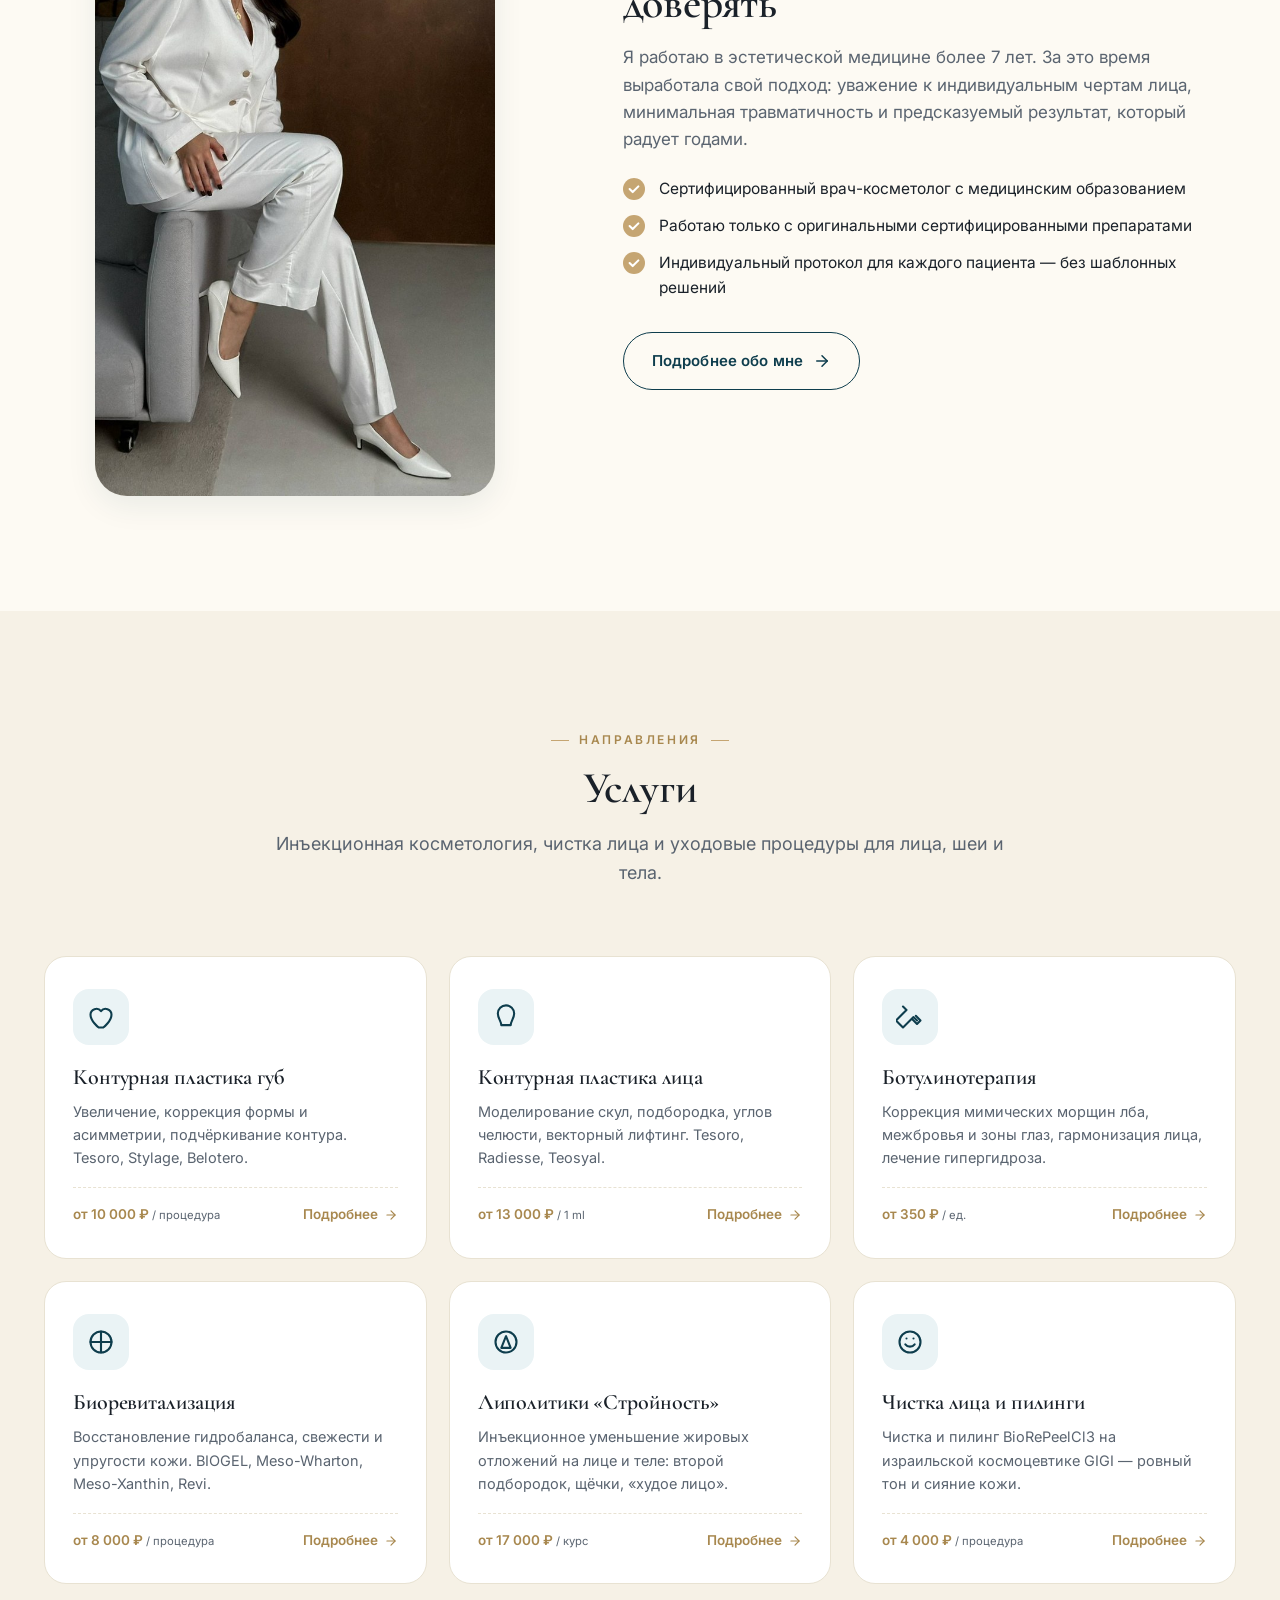
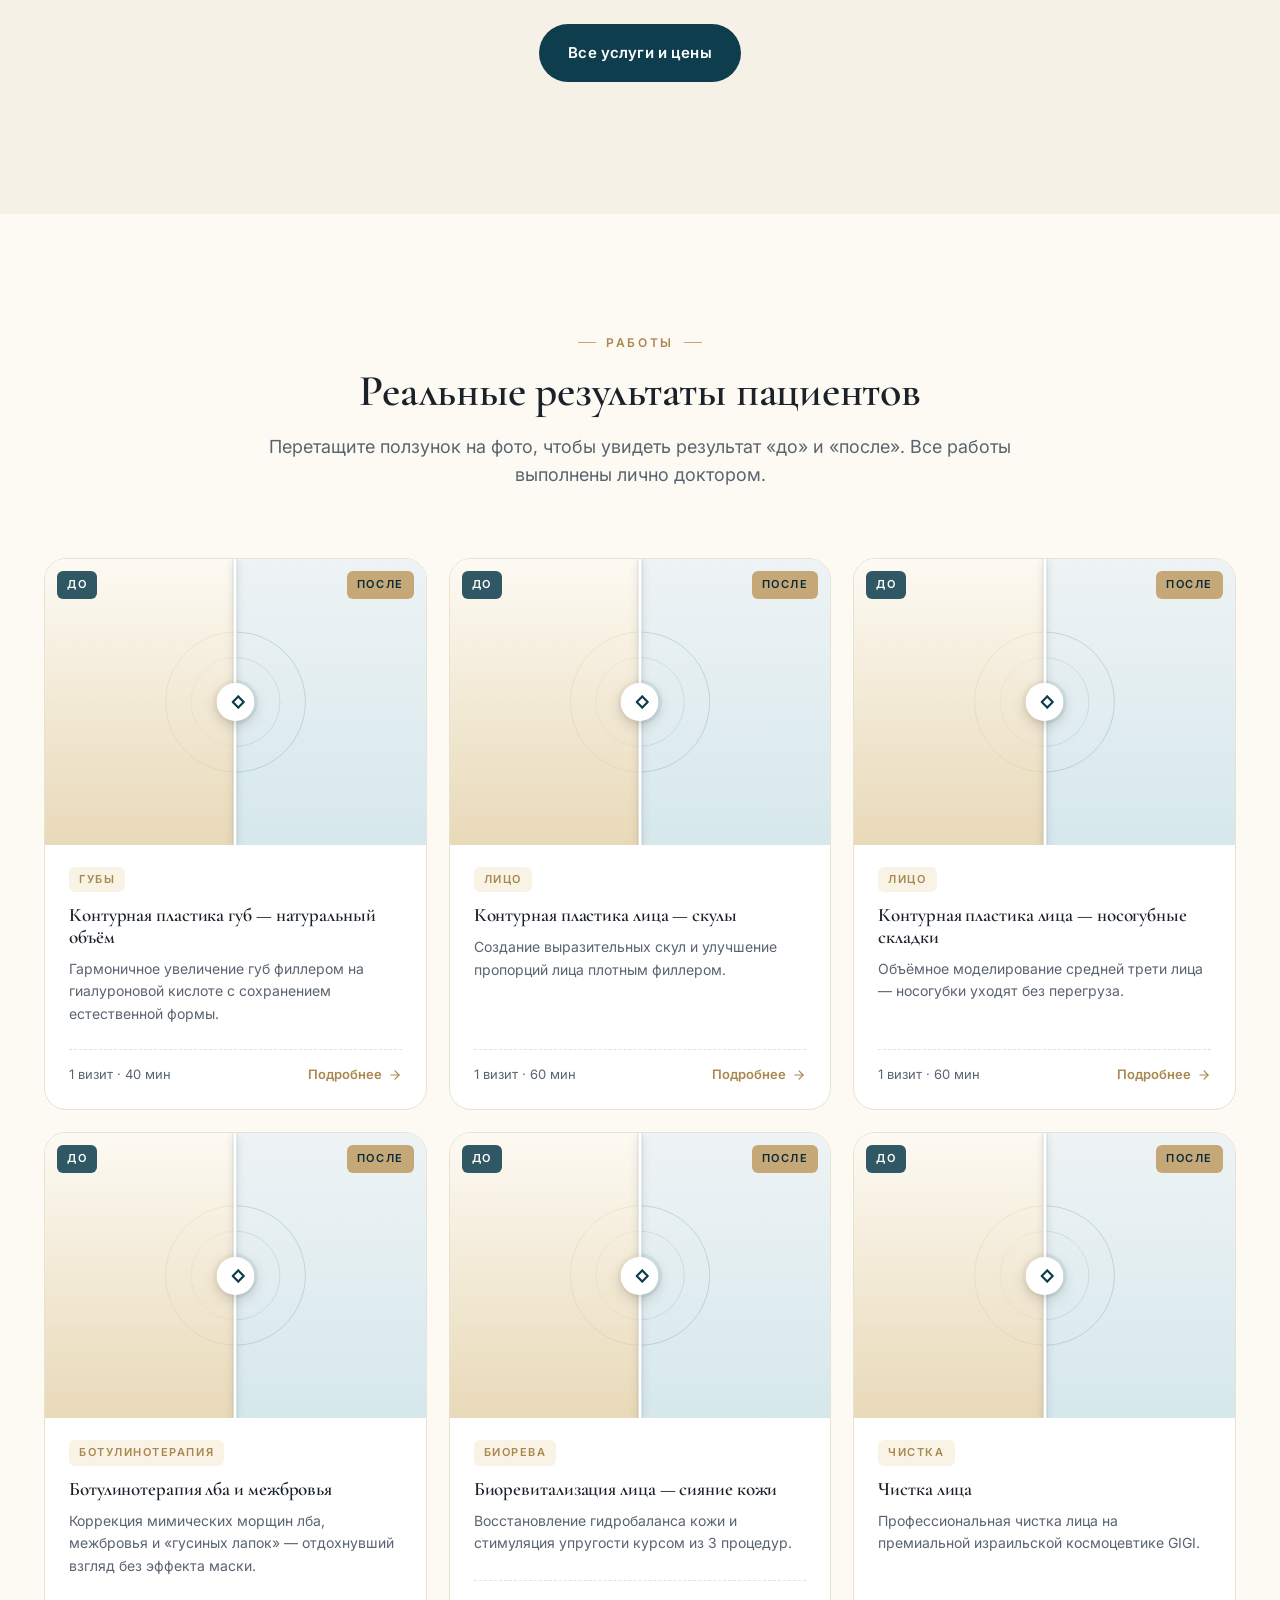
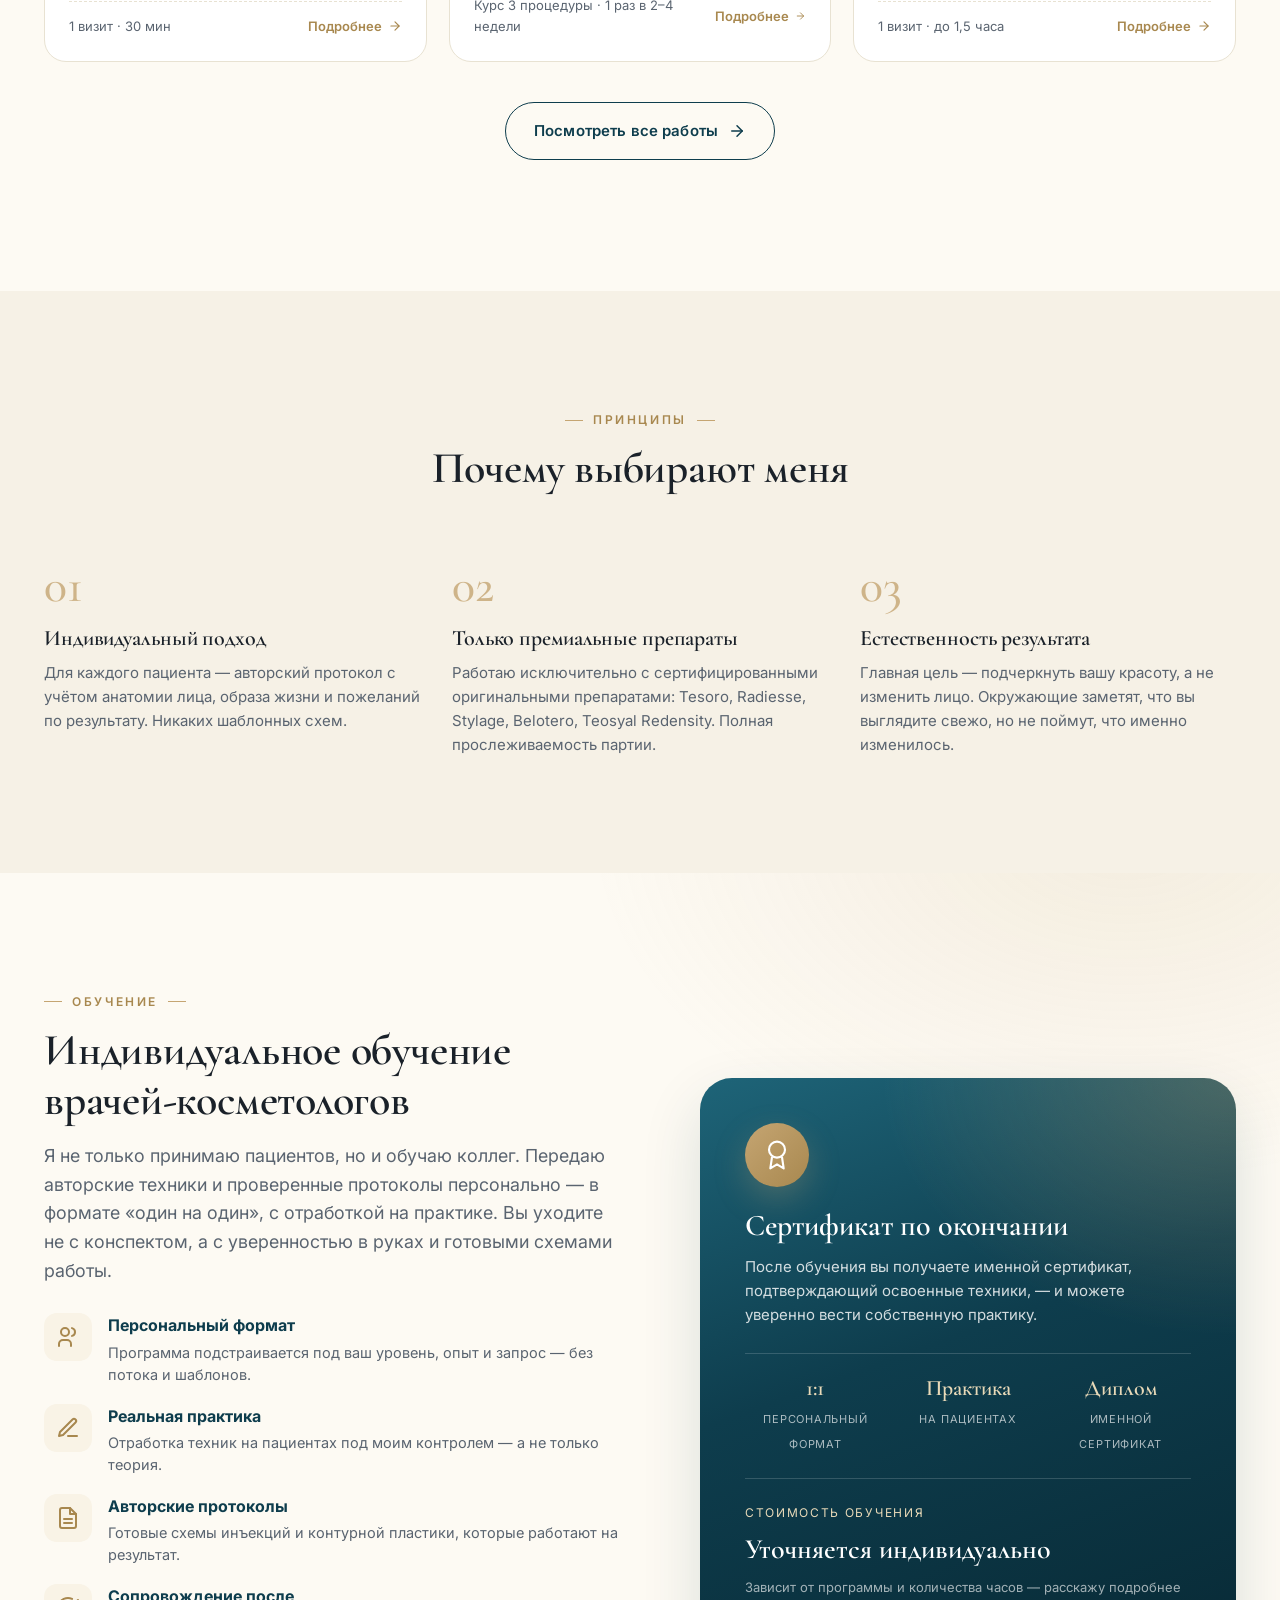
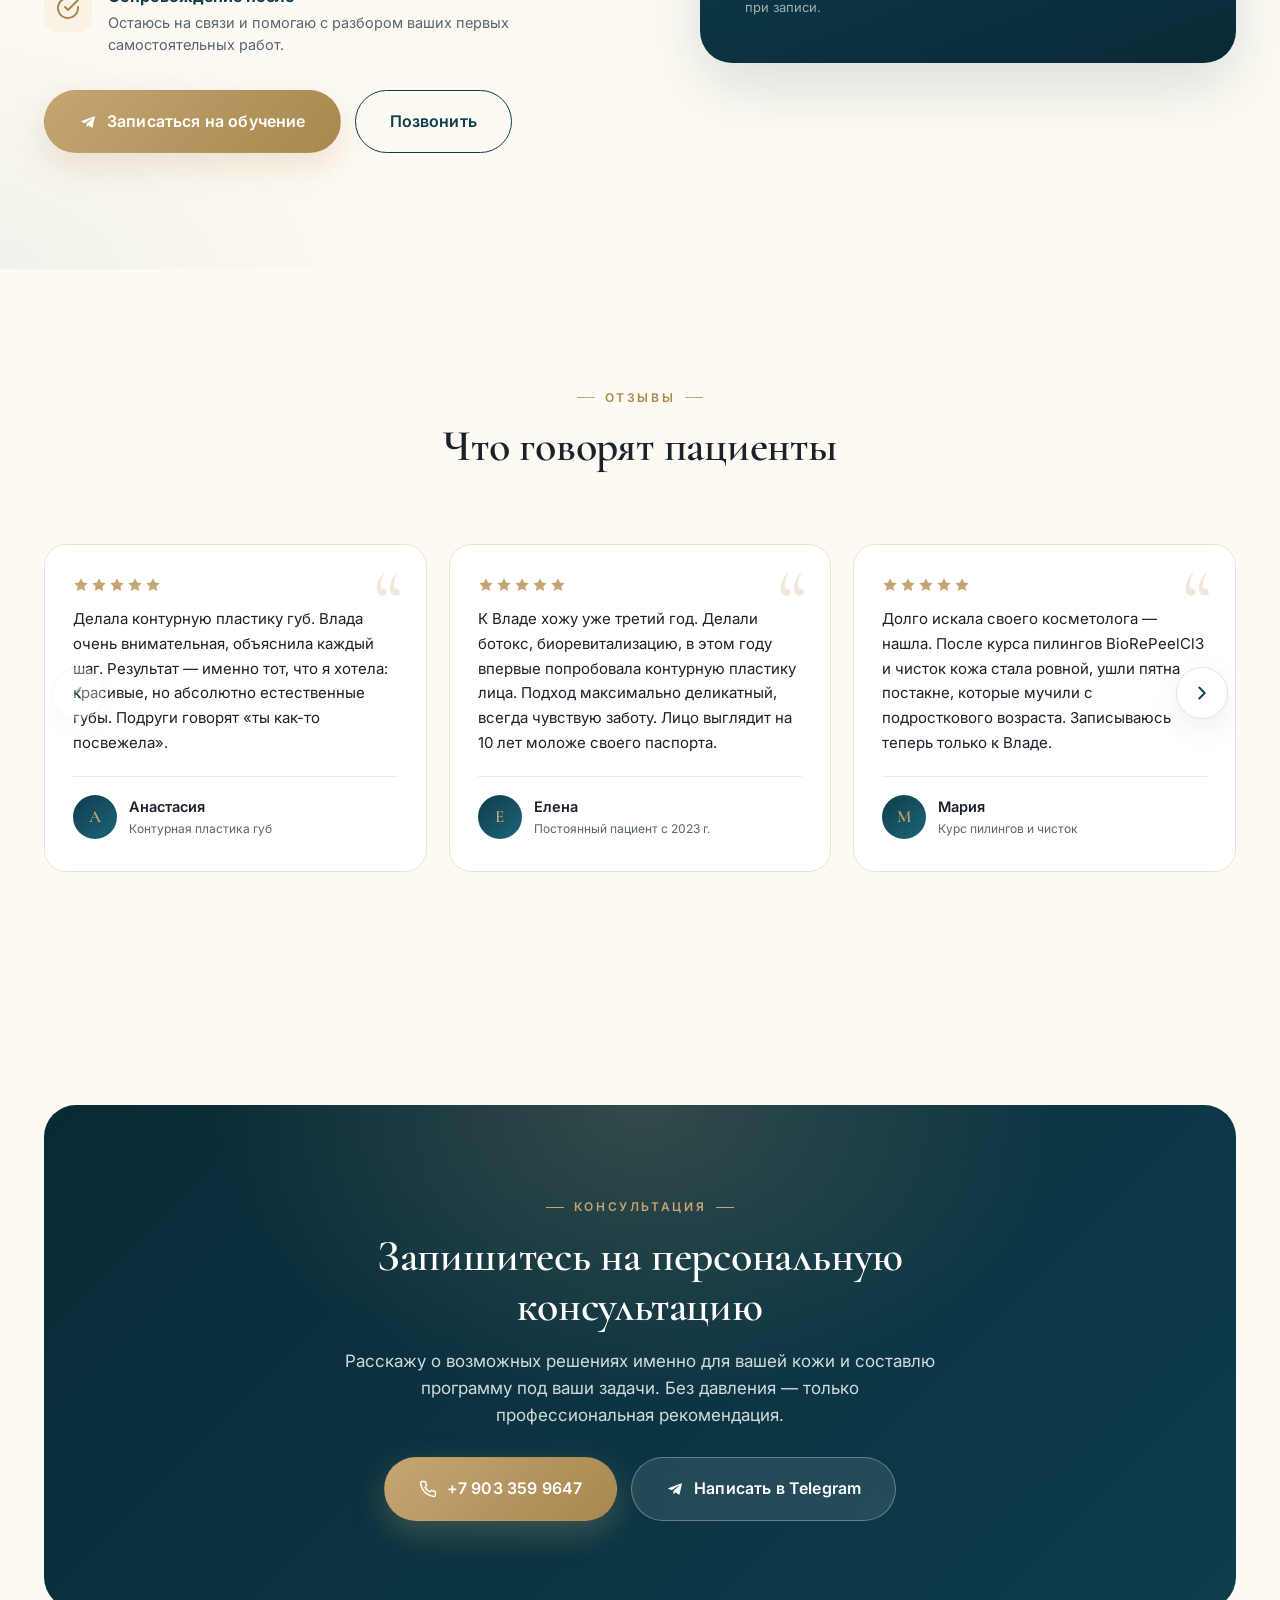
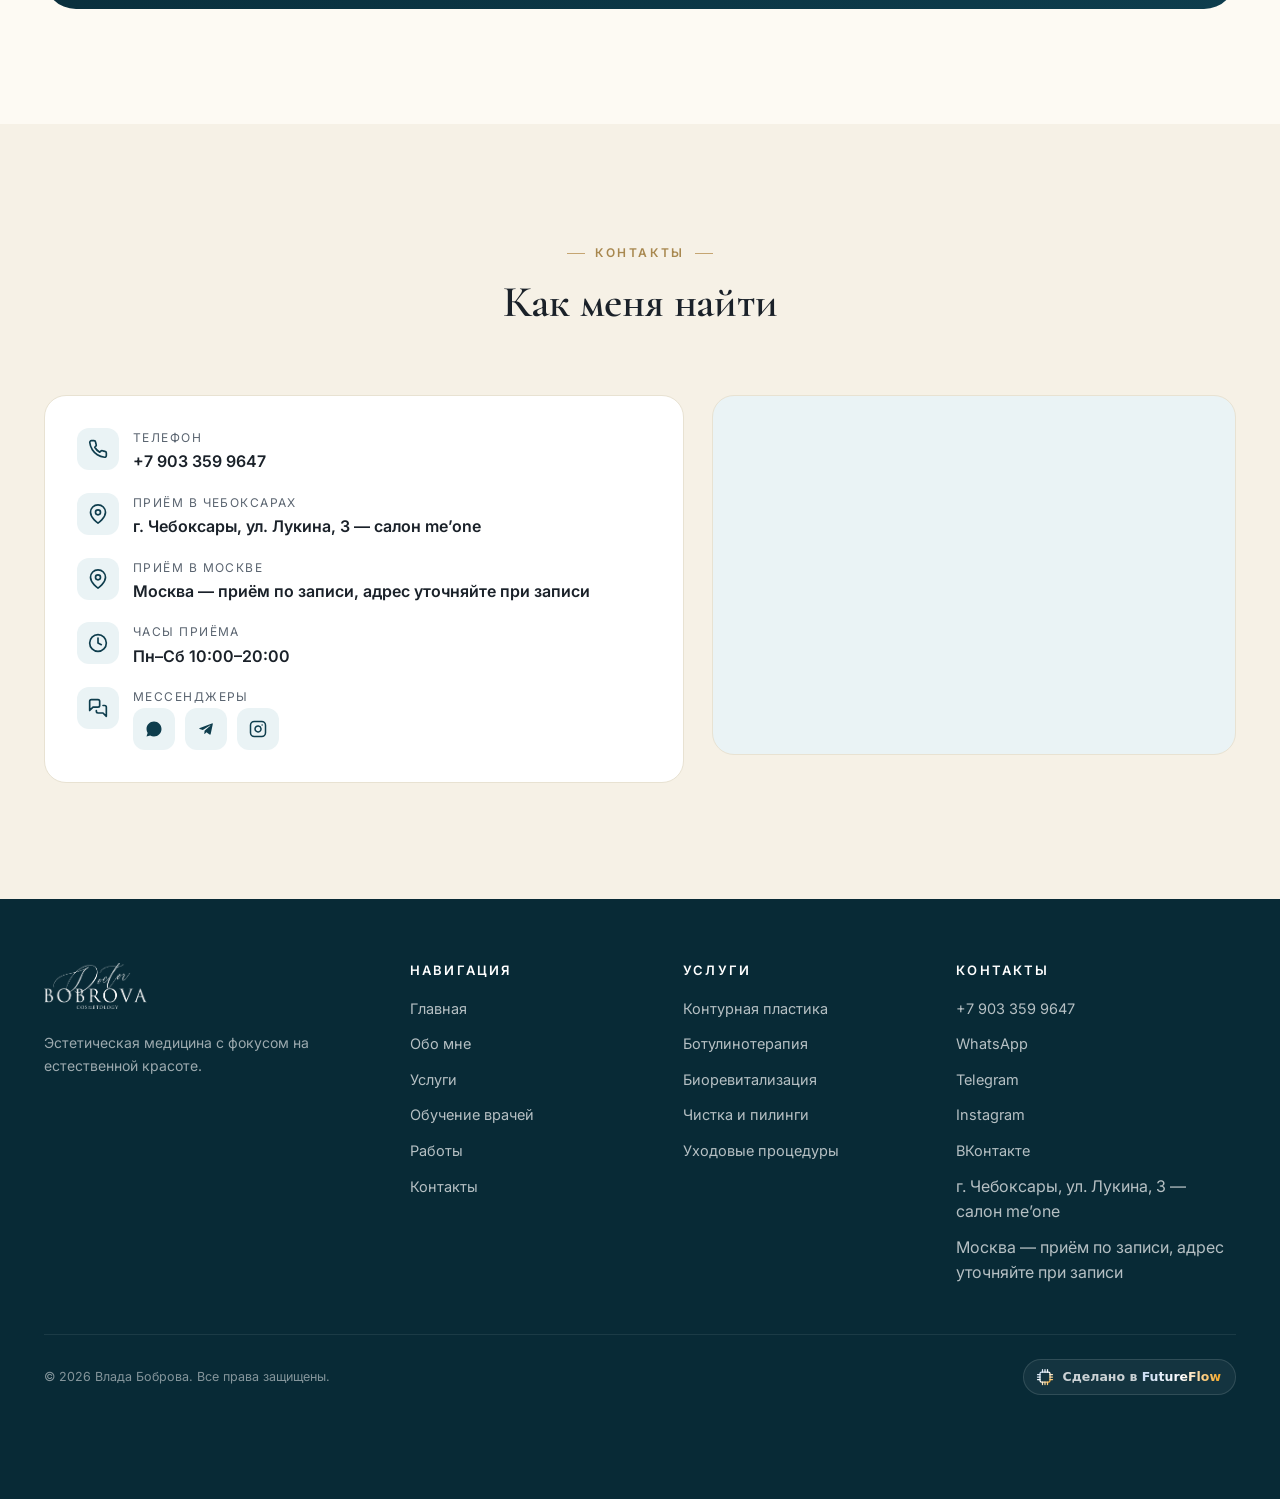
==== commit a38e09b2: "Update about/index copy; add portfolio photo fetch workflow - Stats: 7+ years, 15000+ procedures, 25" ====
--- a/index.html
+++ b/index.html
@@ -150,8 +150,8 @@
         </a>
       </div>
       <div class="hero__props">
-        <div class="hero__prop"><strong>10+</strong><span>лет практики</span></div>
-        <div class="hero__prop"><strong>5000+</strong><span>успешных процедур</span></div>
+        <div class="hero__prop"><strong>7+</strong><span>лет практики</span></div>
+        <div class="hero__prop"><strong>15000+</strong><span>успешных процедур</span></div>
         <div class="hero__prop"><strong>100%</strong><span>сертифицированные препараты</span></div>
       </div>
     </div>
@@ -174,11 +174,11 @@
 <section class="trust">
   <div class="container trust__grid">
     <div class="trust__item reveal">
-      <div class="trust__num"><span data-counter="10">0</span><small>+ лет</small></div>
+      <div class="trust__num"><span data-counter="7">0</span><small>+ лет</small></div>
       <div class="trust__label">в эстетической медицине</div>
     </div>
     <div class="trust__item reveal reveal--delay-1">
-      <div class="trust__num"><span data-counter="5000">0</span><small>+</small></div>
+      <div class="trust__num"><span data-counter="15000">0</span><small>+</small></div>
       <div class="trust__label">проведённых процедур</div>
     </div>
     <div class="trust__item reveal reveal--delay-2">
@@ -186,7 +186,7 @@
       <div class="trust__label">пациентов возвращаются</div>
     </div>
     <div class="trust__item reveal reveal--delay-3">
-      <div class="trust__num"><span data-counter="25">0</span></div>
+      <div class="trust__num"><span data-counter="250">0</span></div>
       <div class="trust__label">сертификатов и дипломов</div>
     </div>
   </div>
@@ -202,10 +202,9 @@
       <div class="about-preview__content reveal reveal--delay-1">
         <span class="section__eyebrow">Обо мне</span>
         <h2 class="section__title mt-0">Эстетика, которой можно доверять</h2>
-        <p>Я работаю в эстетической медицине более 10 лет. За это время выработала свой подход: уважение к индивидуальным чертам лица, минимальная травматичность и предсказуемый результат, который радует годами.</p>
+        <p>Я работаю в эстетической медицине более 7 лет. За это время выработала свой подход: уважение к индивидуальным чертам лица, минимальная травматичность и предсказуемый результат, который радует годами.</p>
         <ul class="about-preview__list">
           <li>Сертифицированный врач-косметолог с медицинским образованием</li>
-          <li>Регулярные стажировки в Европе, США и Южной Корее</li>
           <li>Работаю только с оригинальными сертифицированными препаратами</li>
           <li>Индивидуальный протокол для каждого пациента — без шаблонных решений</li>
         </ul>
--- a/assets/css/styles.css
+++ b/assets/css/styles.css
@@ -1053,6 +1053,11 @@
   padding: 64px 0 28px;
   position: relative;
 }
+/* На десктопе плавающая кнопка в правом нижнем углу всегда видна — добавляем
+   запас снизу, чтобы она не накрывала значок «Сделано в FutureFlow». */
+@media (min-width: 721px) {
+  .footer { padding-bottom: 104px; }
+}
 .footer__grid {
   display: grid;
   grid-template-columns: 1.4fr 1fr 1fr 1.2fr;
@@ -1089,8 +1094,8 @@
 /* -------- Floating Action Button -------- */
 .fab {
   position: fixed;
-  right: 24px;
-  bottom: 24px;
+  right: 28px;
+  bottom: 28px;
   z-index: 70;
 }
 .fab__toggle {
@@ -1123,8 +1128,8 @@
 .fab:not(.is-open) .fab__toggle::before { animation: fabPulse 2.4s var(--ease) infinite; }
 @keyframes fabPulse {
   0%   { transform: scale(1);   opacity: .5; }
-  70%  { transform: scale(1.9); opacity: 0; }
-  100% { transform: scale(1.9); opacity: 0; }
+  70%  { transform: scale(1.6); opacity: 0; }
+  100% { transform: scale(1.6); opacity: 0; }
 }
 @media (prefers-reduced-motion: reduce) {
   .fab__toggle::before { animation: none !important; }
@@ -1177,7 +1182,7 @@
   background: var(--c-primary);
   color: #fff;
 }
-.fab__item svg { width: 20px; height: 20px; }
+.fab__item svg { flex: 0 0 auto; width: 22px; height: 22px; }
 
 /* fab-pulse удалён — кольца выглядели агрессивно, заменено на fab-breathe */
 
@@ -1761,8 +1766,9 @@
   .process { grid-template-columns: 1fr; }
   .trust__grid { grid-template-columns: 1fr 1fr; }
 
-  /* На мобильном — плавающая кнопка связи (FAB); нижняя панель скрыта */
-  .fab { right: 16px; bottom: 16px; }
+  /* На мобильном — плавающая кнопка связи (FAB); нижняя панель скрыта.
+     Отступ от краёв ≥ радиуса пульсации, чтобы кольцо не обрезалось вьюпортом. */
+  .fab { right: 24px; bottom: 24px; }
 
   .filters { gap: 8px; }
   .filter-chip { padding: 8px 14px; font-size: 13px; }
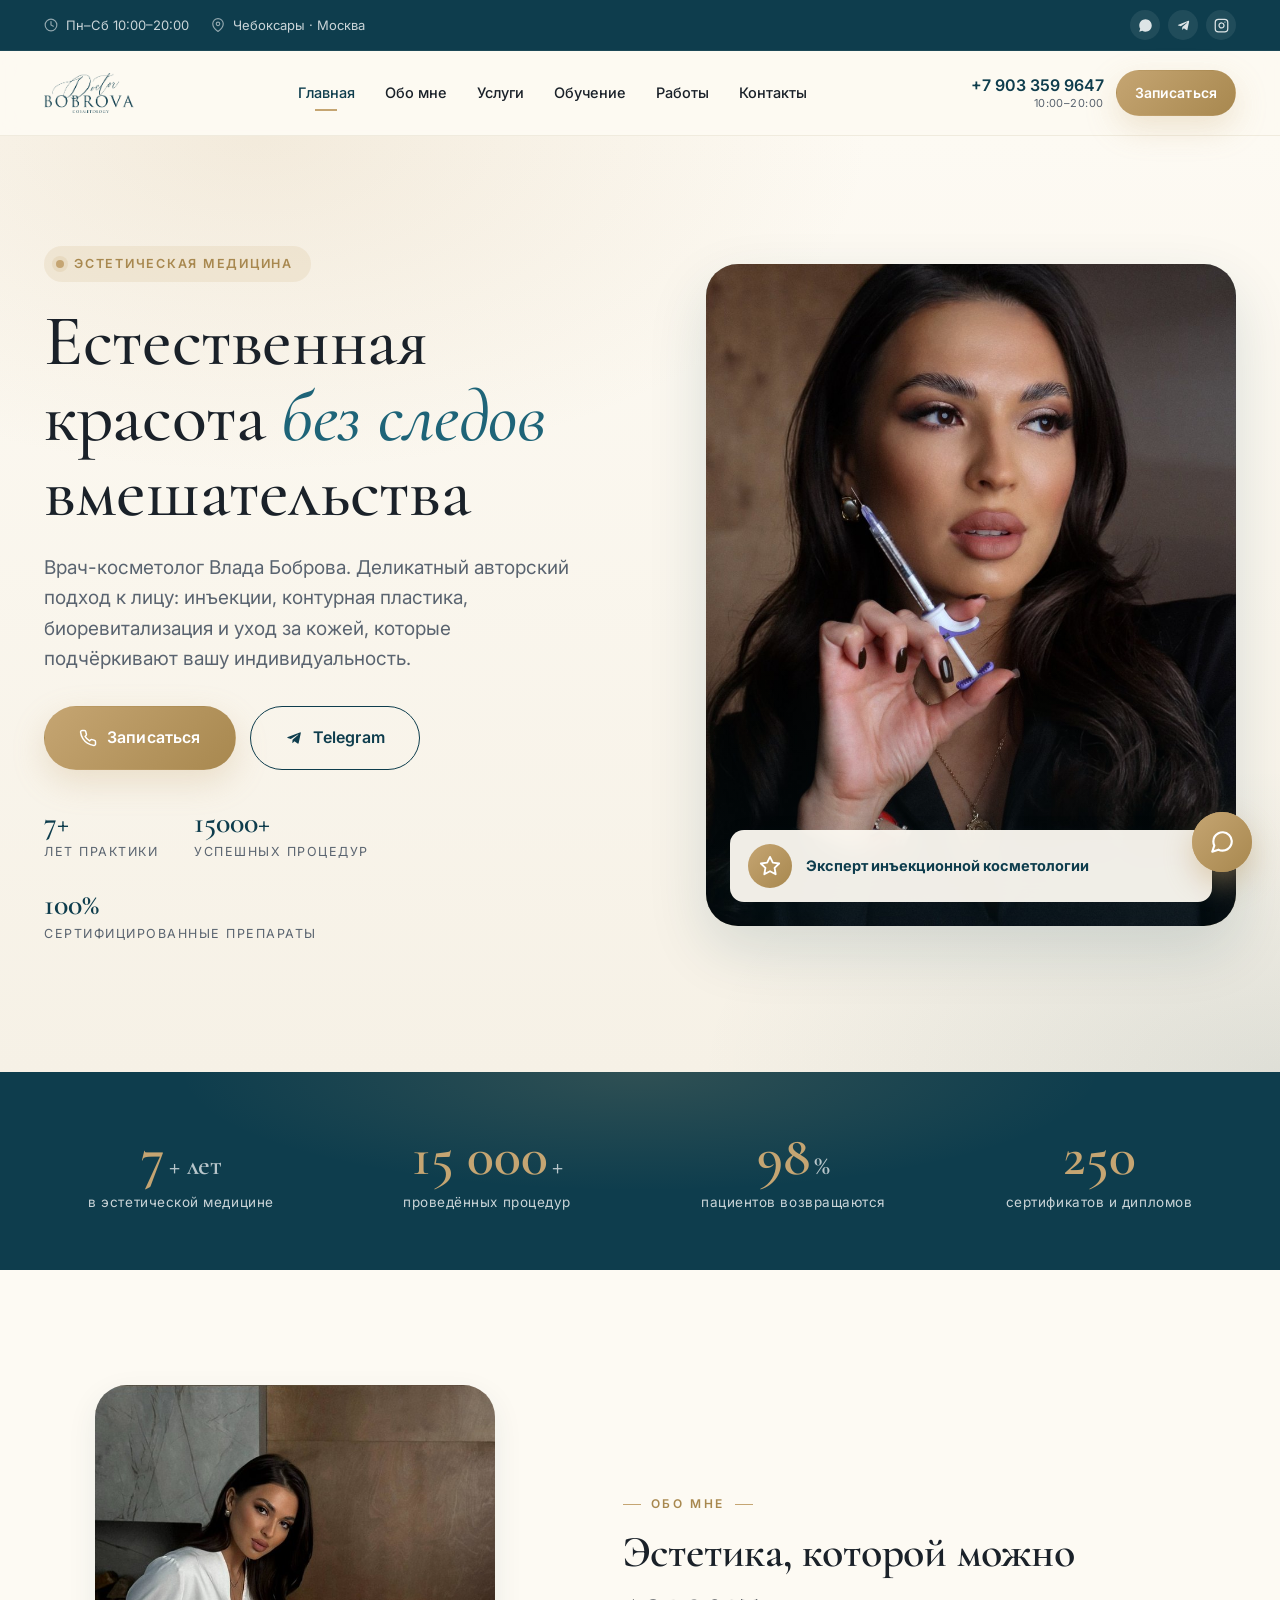
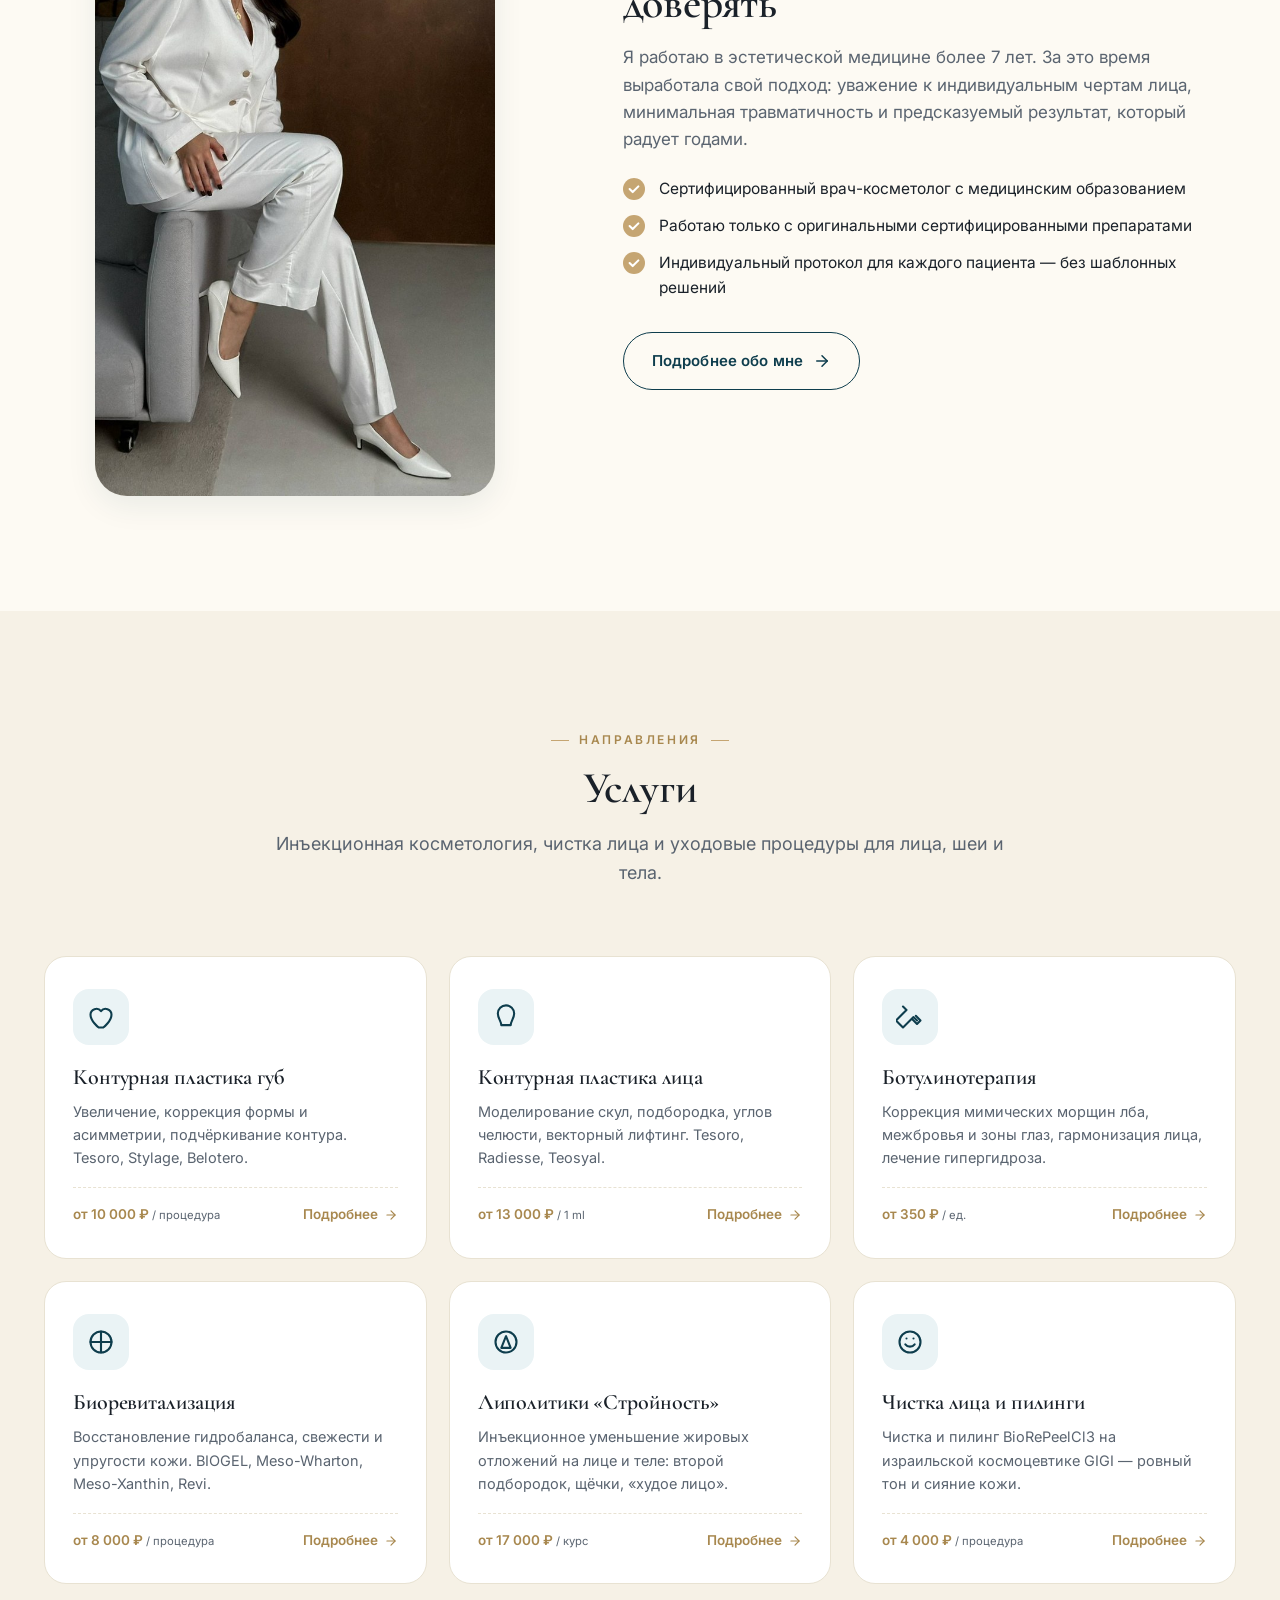
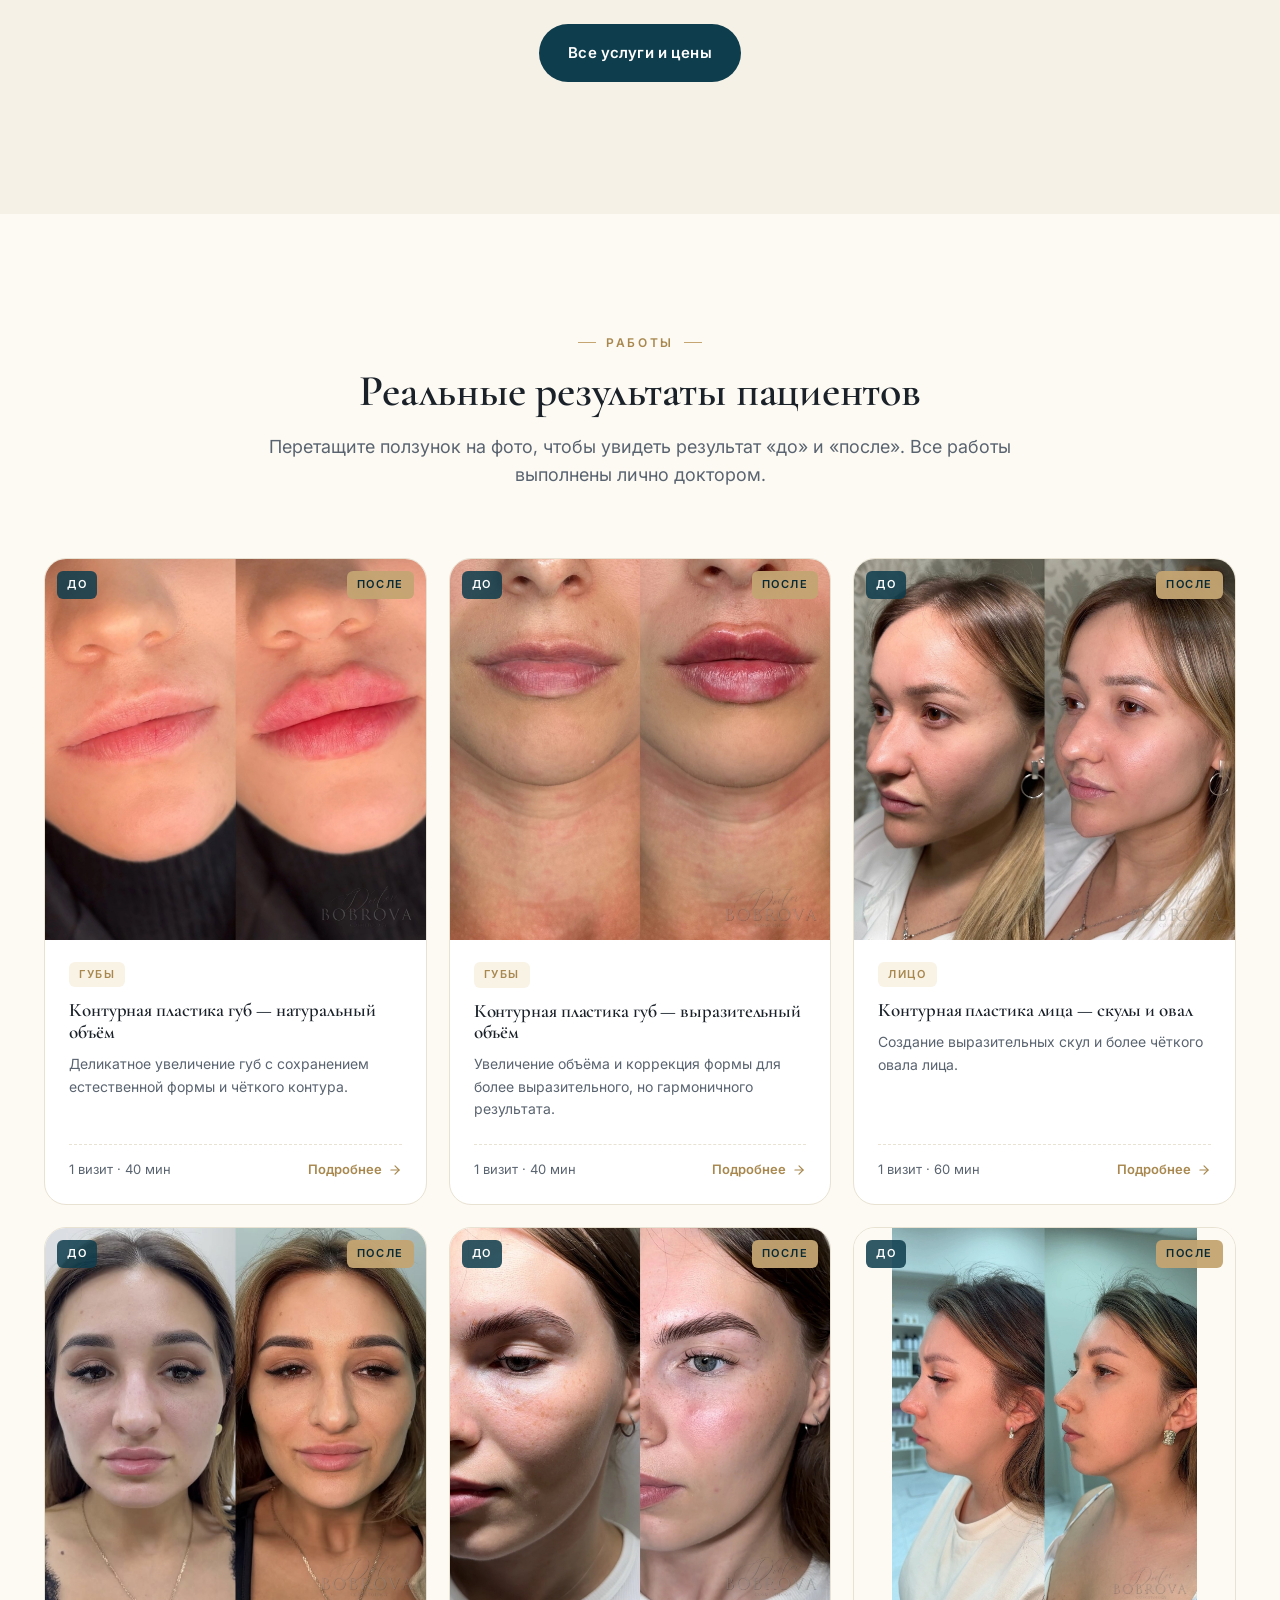
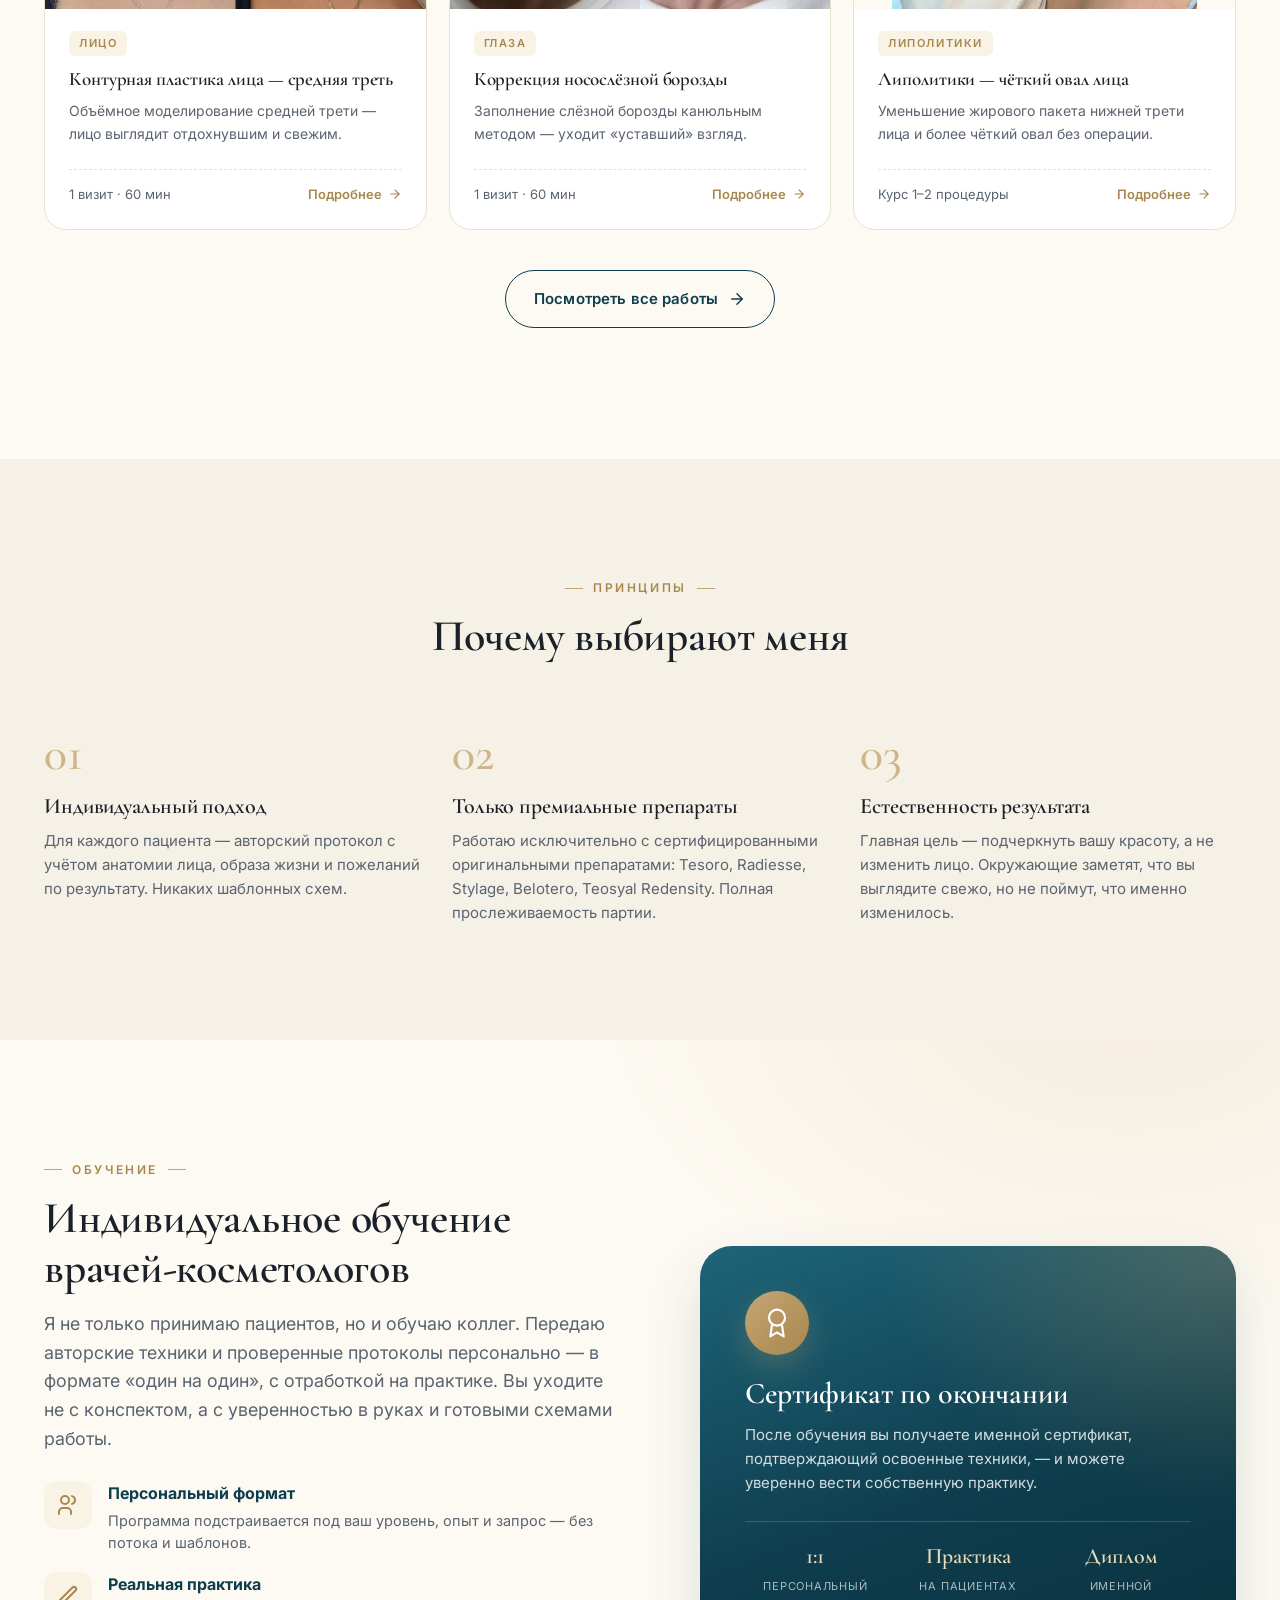
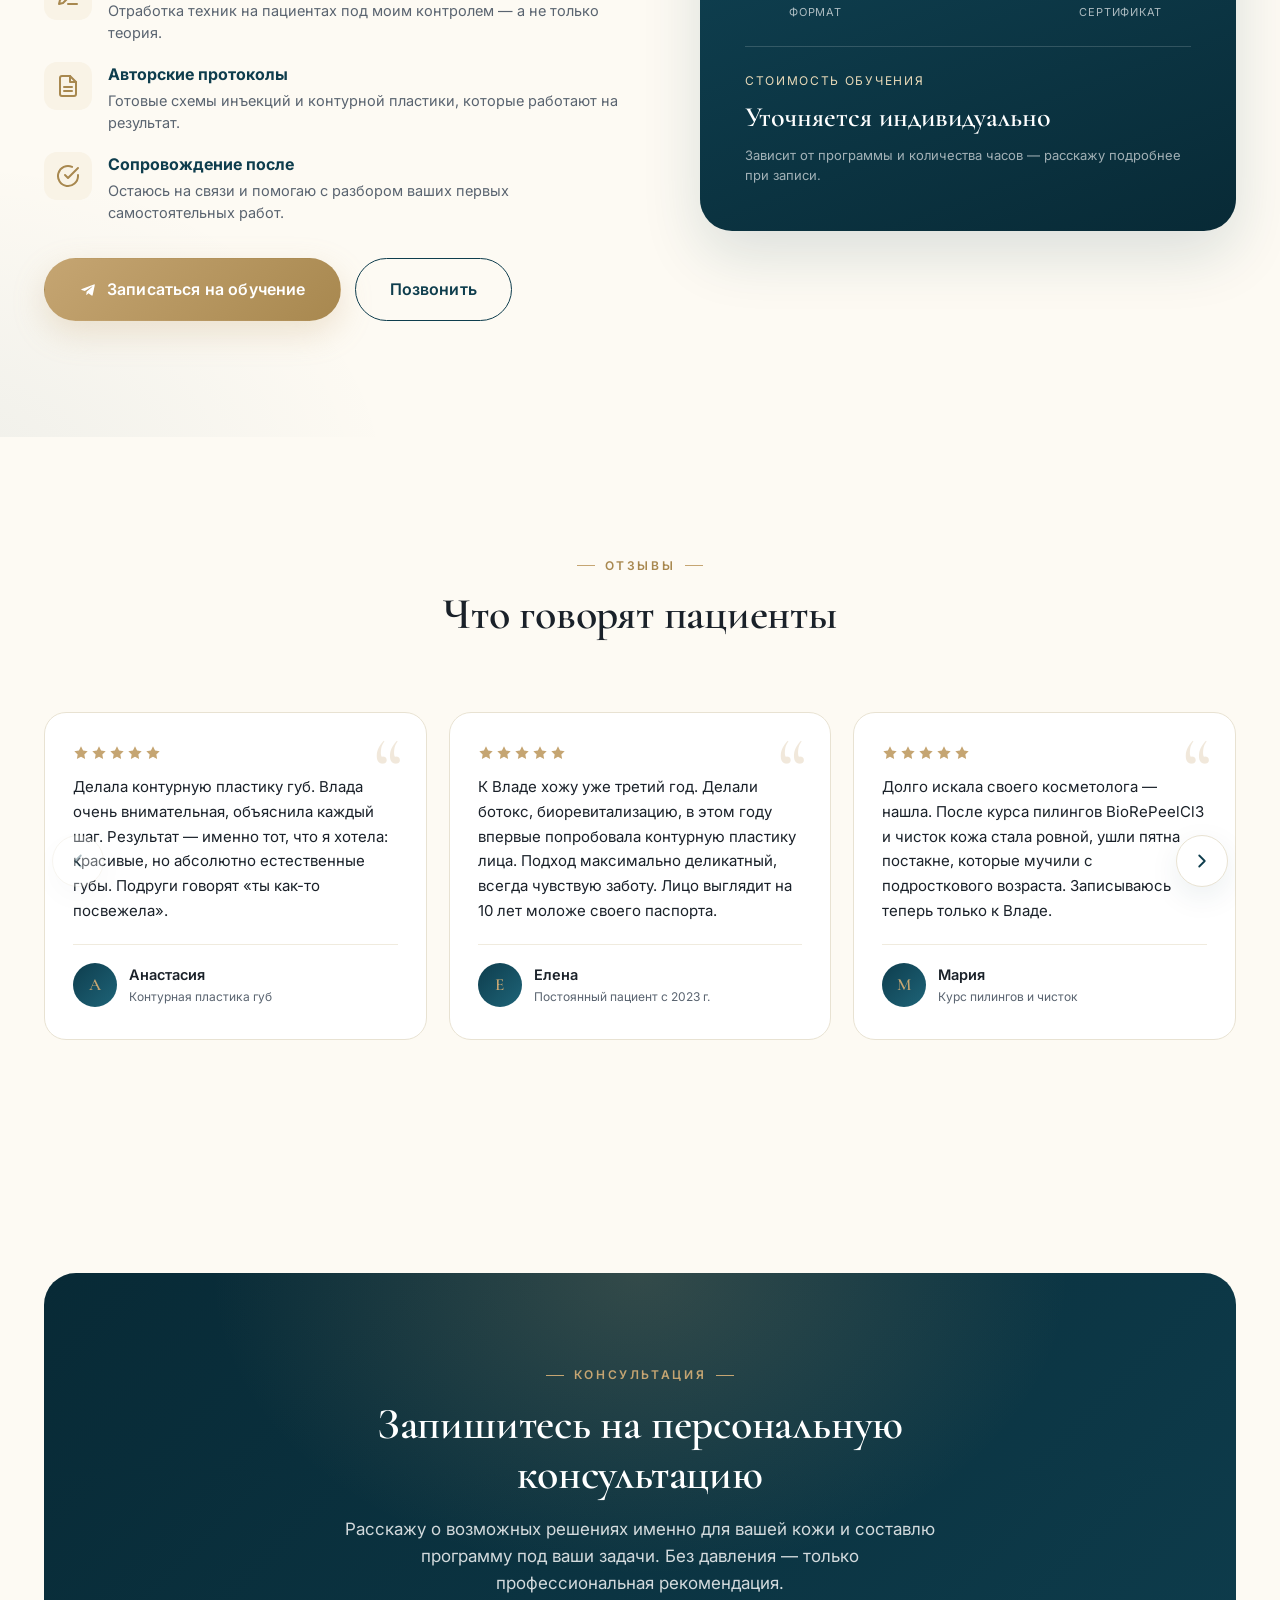
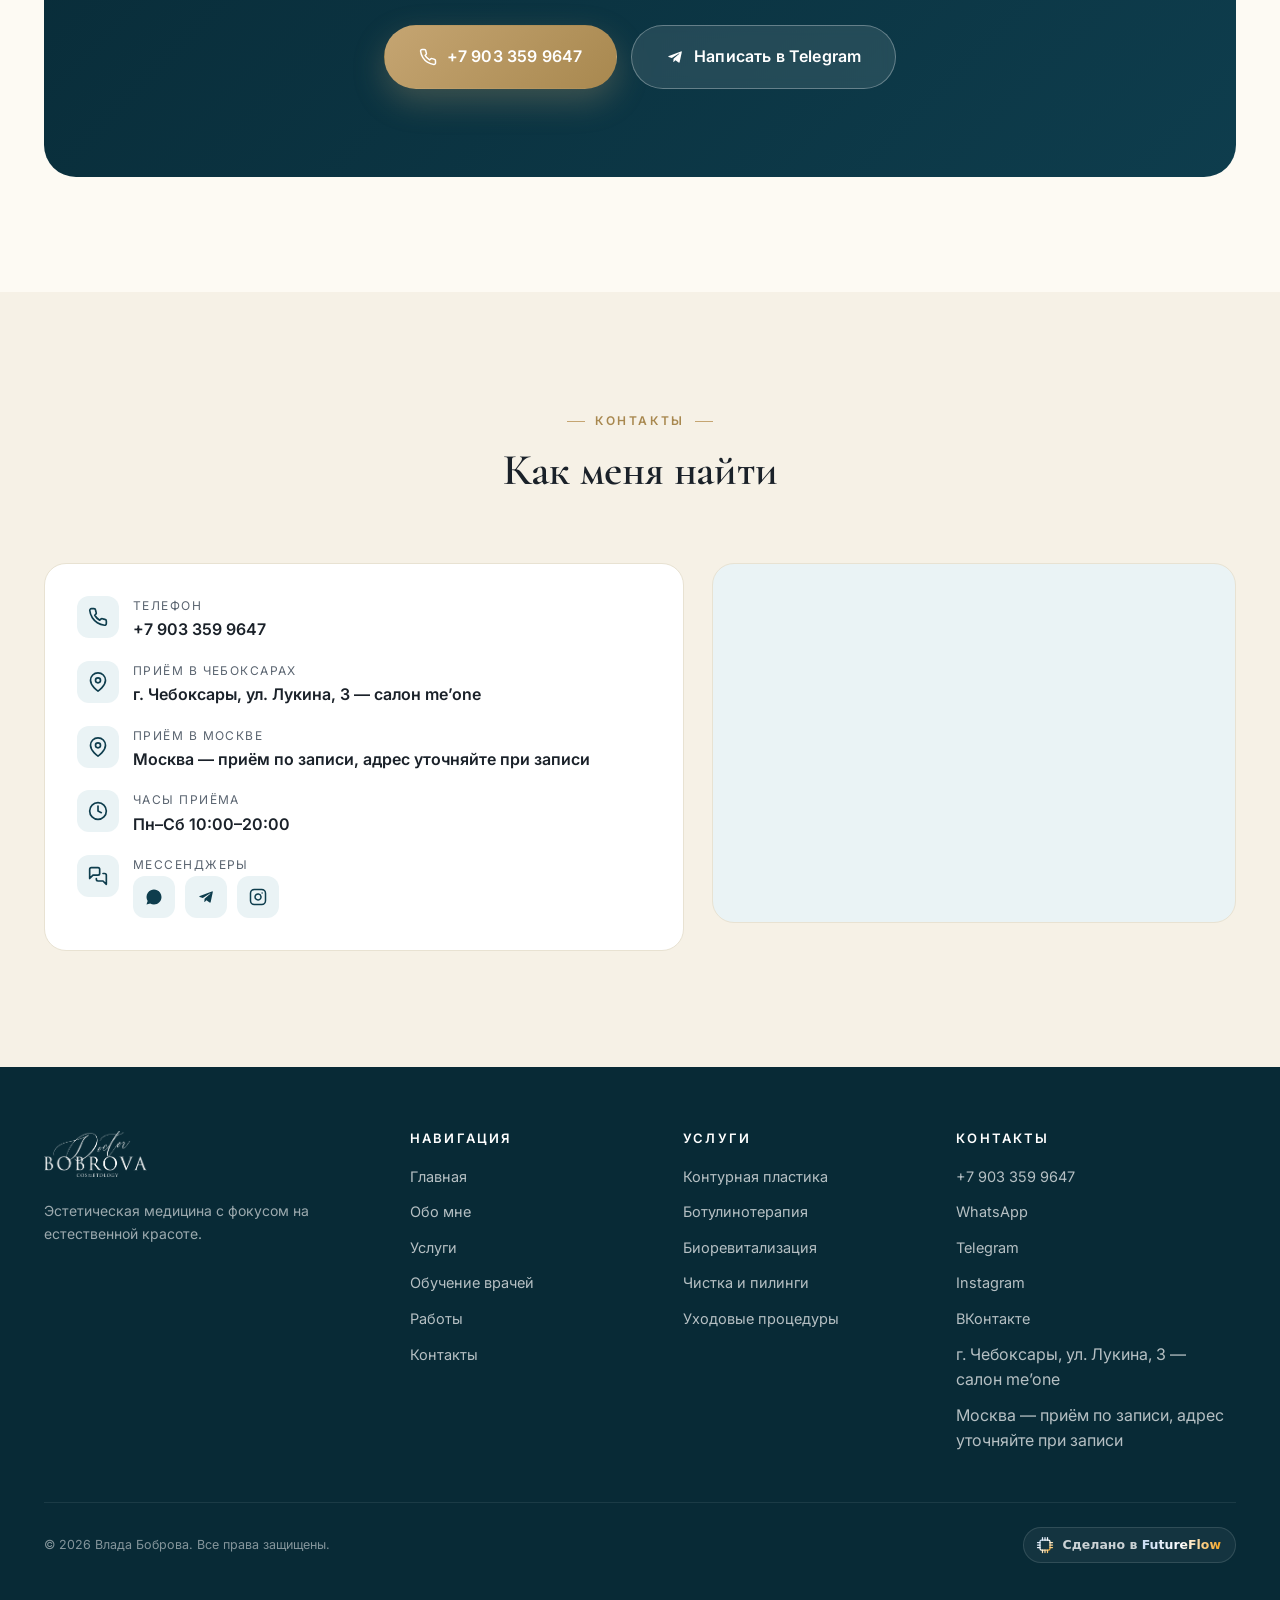
==== commit aa00d682: "Switch production domain to doctorbobrova.ru (matches reg.ru hosting) - Update sitemap.xml, robots.t" ====
--- a/index.html
+++ b/index.html
@@ -9,19 +9,19 @@
 
   <link rel="icon" href="assets/img/logo-mark.svg" type="image/svg+xml">
   <link rel="apple-touch-icon" href="assets/img/logo-mark.svg">
-  <link rel="canonical" href="https://vladbobrov.ru/">
+  <link rel="canonical" href="https://doctorbobrova.ru/">
 
   <meta property="og:type" content="website">
   <meta property="og:site_name" content="Влада Боброва — врач-косметолог">
   <meta property="og:title" content="Влада Боброва — врач-косметолог · эстетическая медицина">
   <meta property="og:description" content="Эстетическая медицина: инъекционная косметология, чистка лица и уход. Премиум подход, натуральные результаты.">
-  <meta property="og:url" content="https://vladbobrov.ru/">
-  <meta property="og:image" content="https://vladbobrov.ru/assets/img/og-cover.png">
+  <meta property="og:url" content="https://doctorbobrova.ru/">
+  <meta property="og:image" content="https://doctorbobrova.ru/assets/img/og-cover.png">
   <meta property="og:locale" content="ru_RU">
   <meta name="twitter:card" content="summary_large_image">
   <meta name="twitter:title" content="Влада Боброва — врач-косметолог">
   <meta name="twitter:description" content="Инъекционная косметология, чистка лица и уход. Натуральные результаты.">
-  <meta name="twitter:image" content="https://vladbobrov.ru/assets/img/og-cover.png">
+  <meta name="twitter:image" content="https://doctorbobrova.ru/assets/img/og-cover.png">
 
   <link rel="preconnect" href="https://fonts.googleapis.com">
   <link rel="preconnect" href="https://fonts.gstatic.com" crossorigin>
@@ -33,12 +33,12 @@
   {
     "@context": "https://schema.org",
     "@type": ["Physician", "MedicalBusiness"],
-    "@id": "https://vladbobrov.ru/#physician",
+    "@id": "https://doctorbobrova.ru/#physician",
     "name": "Влада Боброва — врач-косметолог",
     "medicalSpecialty": "Cosmetology",
     "description": "Врач-косметолог Влада Боброва. Инъекционная косметология, чистка лица и уходовые процедуры, обучение врачей-косметологов.",
-    "url": "https://vladbobrov.ru/",
-    "image": "https://vladbobrov.ru/assets/img/og-cover.png",
+    "url": "https://doctorbobrova.ru/",
+    "image": "https://doctorbobrova.ru/assets/img/og-cover.png",
     "telephone": "+79033599647",
     "priceRange": "₽₽",
     "currenciesAccepted": "RUB",
--- a/assets/css/styles.css
+++ b/assets/css/styles.css
@@ -69,7 +69,7 @@
   overflow-x: hidden;
   /* Над обычным текстом — стрелка, а не I-beam (форм у нас нет).
      Кликабельные элементы (a, button, .service-card, .case-card)
-     перебивают на pointer; слайдер .ba — на ew-resize. */
+     перебивают на pointer. */
   cursor: default;
 }
 img, svg { display: block; max-width: 100%; height: auto; }
@@ -731,59 +731,21 @@
 /* Pointer-курсор на тексте/иконках внутри карточки кейса */
 .case-card .case-card__body,
 .case-card .case-card__body * { cursor: pointer; }
-/* А внутри слайдера — курсор перетаскивания */
+/* Фото «до/после» — клик открывает подробности */
 .case-card .ba,
-.case-card .ba * { cursor: ew-resize; }
-
-/* Before/after slider */
+.case-card .ba * { cursor: pointer; }
+
+/* Фото «до/после» — совмещённый кадр целиком, без обрезки */
 .ba {
   position: relative;
-  aspect-ratio: 4/3;
+  aspect-ratio: 1/1;
   overflow: hidden;
-  background: var(--c-primary-50);
-  user-select: none;
-  -webkit-user-select: none;
-  touch-action: pan-y;
-  cursor: ew-resize;
-}
-.ba__img {
-  position: absolute;
-  inset: 0;
+  background: var(--c-bg);
+}
+.ba__photo {
   width: 100%; height: 100%;
-  object-fit: cover;
-}
-.ba__after-wrap {
-  position: absolute;
-  inset: 0;
-  width: 50%;
-  overflow: hidden;
-}
-.ba__after-wrap img {
-  width: 200%;
-  height: 100%;
-  object-fit: cover;
-  object-position: left center;
-}
-.ba__handle {
-  position: absolute;
-  top: 0; bottom: 0;
-  left: 50%;
-  width: 3px;
-  background: #fff;
-  transform: translateX(-50%);
-  box-shadow: 0 0 0 1px rgba(14,61,77,.1), 0 2px 8px rgba(0,0,0,.2);
-  pointer-events: none;
-}
-.ba__handle::after {
-  content: '';
-  position: absolute;
-  top: 50%; left: 50%;
-  transform: translate(-50%, -50%);
-  width: 38px; height: 38px;
-  border-radius: 50%;
-  background: #fff
-    url("data:image/svg+xml,%3Csvg xmlns='http://www.w3.org/2000/svg' viewBox='0 0 24 24' fill='none' stroke='%230e3d4d' stroke-width='2.4' stroke-linecap='round' stroke-linejoin='round'%3E%3Cpolyline points='15 18 9 12 15 6'/%3E%3Cpolyline points='9 18 15 12 9 6' transform='translate(6 0)'/%3E%3C/svg%3E") center/22px no-repeat;
-  box-shadow: 0 4px 14px rgba(0,0,0,.18);
+  object-fit: contain;
+  display: block;
 }
 .ba__label {
   position: absolute;
@@ -797,9 +759,13 @@
   text-transform: uppercase;
   border-radius: 6px;
   z-index: 2;
+  pointer-events: none;
 }
 .ba__label--before { left: 12px; }
 .ba__label--after  { right: 12px; background: rgba(197,165,114,.95); color: var(--c-primary-dark); }
+/* Вертикальный кадр «верх/низ»: «После» — внизу слева
+   (справа внизу — водяной знак). */
+.ba--tb .ba__label--after { top: auto; bottom: 12px; right: auto; left: 12px; }
 
 .case-card__body { padding: 22px 24px 24px; flex: 1; display: flex; flex-direction: column; }
 .case-card__tag {
@@ -1251,6 +1217,25 @@
   grid-template-columns: 1fr 1fr;
   gap: 0;
 }
+/* Совмещённый кадр «до/после» целиком (без обрезки).
+   margin-top — чтобы фото и подписи «До/После» не уходили под крестик. */
+.lightbox__media--single {
+  display: block;
+  position: relative;
+  background: var(--c-bg);
+  margin-top: 58px;
+}
+.lightbox__media--single img {
+  width: 100%;
+  max-height: calc(70vh - 58px);
+  object-fit: contain;
+  display: block;
+}
+/* Подписи симметричны в углах фото (12px от краёв) */
+.lightbox__media--single .ba__label { top: 12px; }
+.lightbox__media--single .ba__label--before { left: 12px; right: auto; }
+.lightbox__media--single .ba__label--after  { right: 12px; left: auto; }
+.lightbox__media--single.ba--tb .ba__label--after { top: auto; bottom: 12px; left: 12px; right: auto; }
 .lightbox__media figure { margin: 0; position: relative; aspect-ratio: 4/3; }
 .lightbox__media figure img { width: 100%; height: 100%; object-fit: cover; }
 .lightbox__media figcaption {
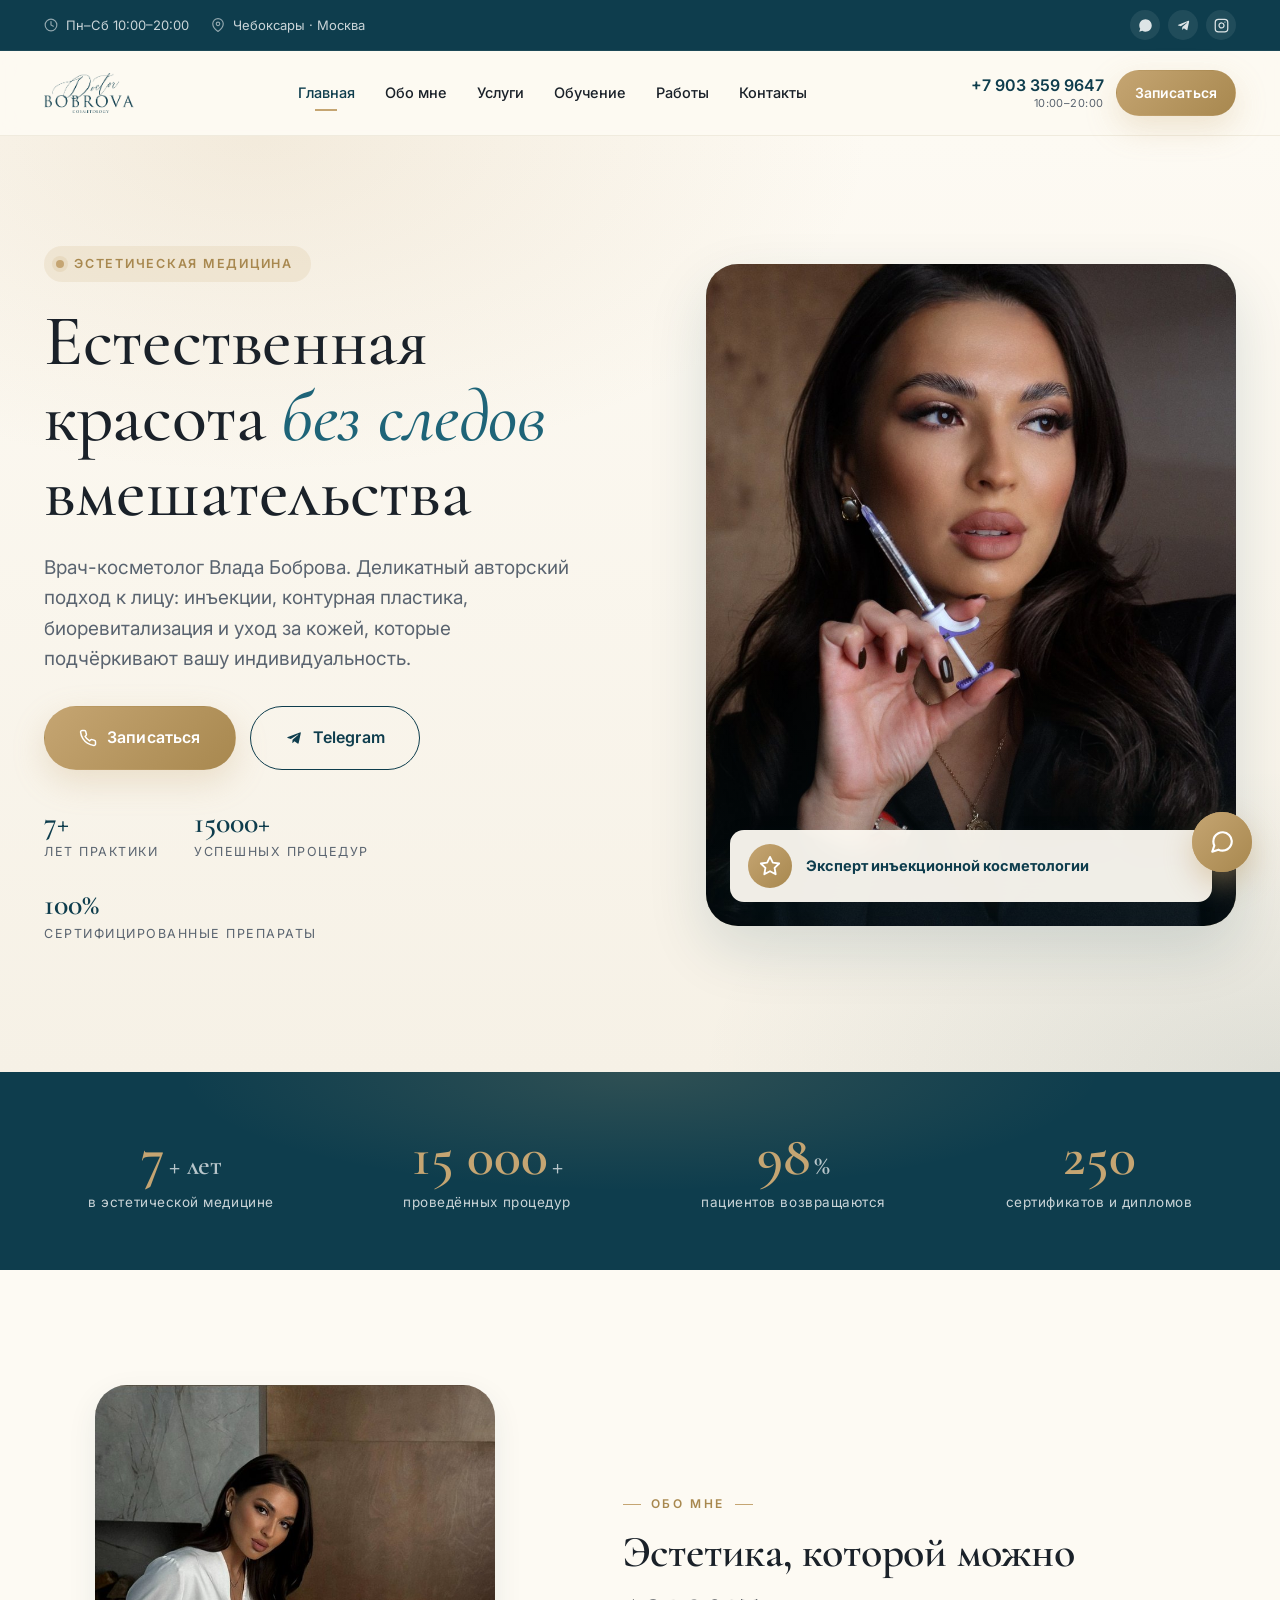
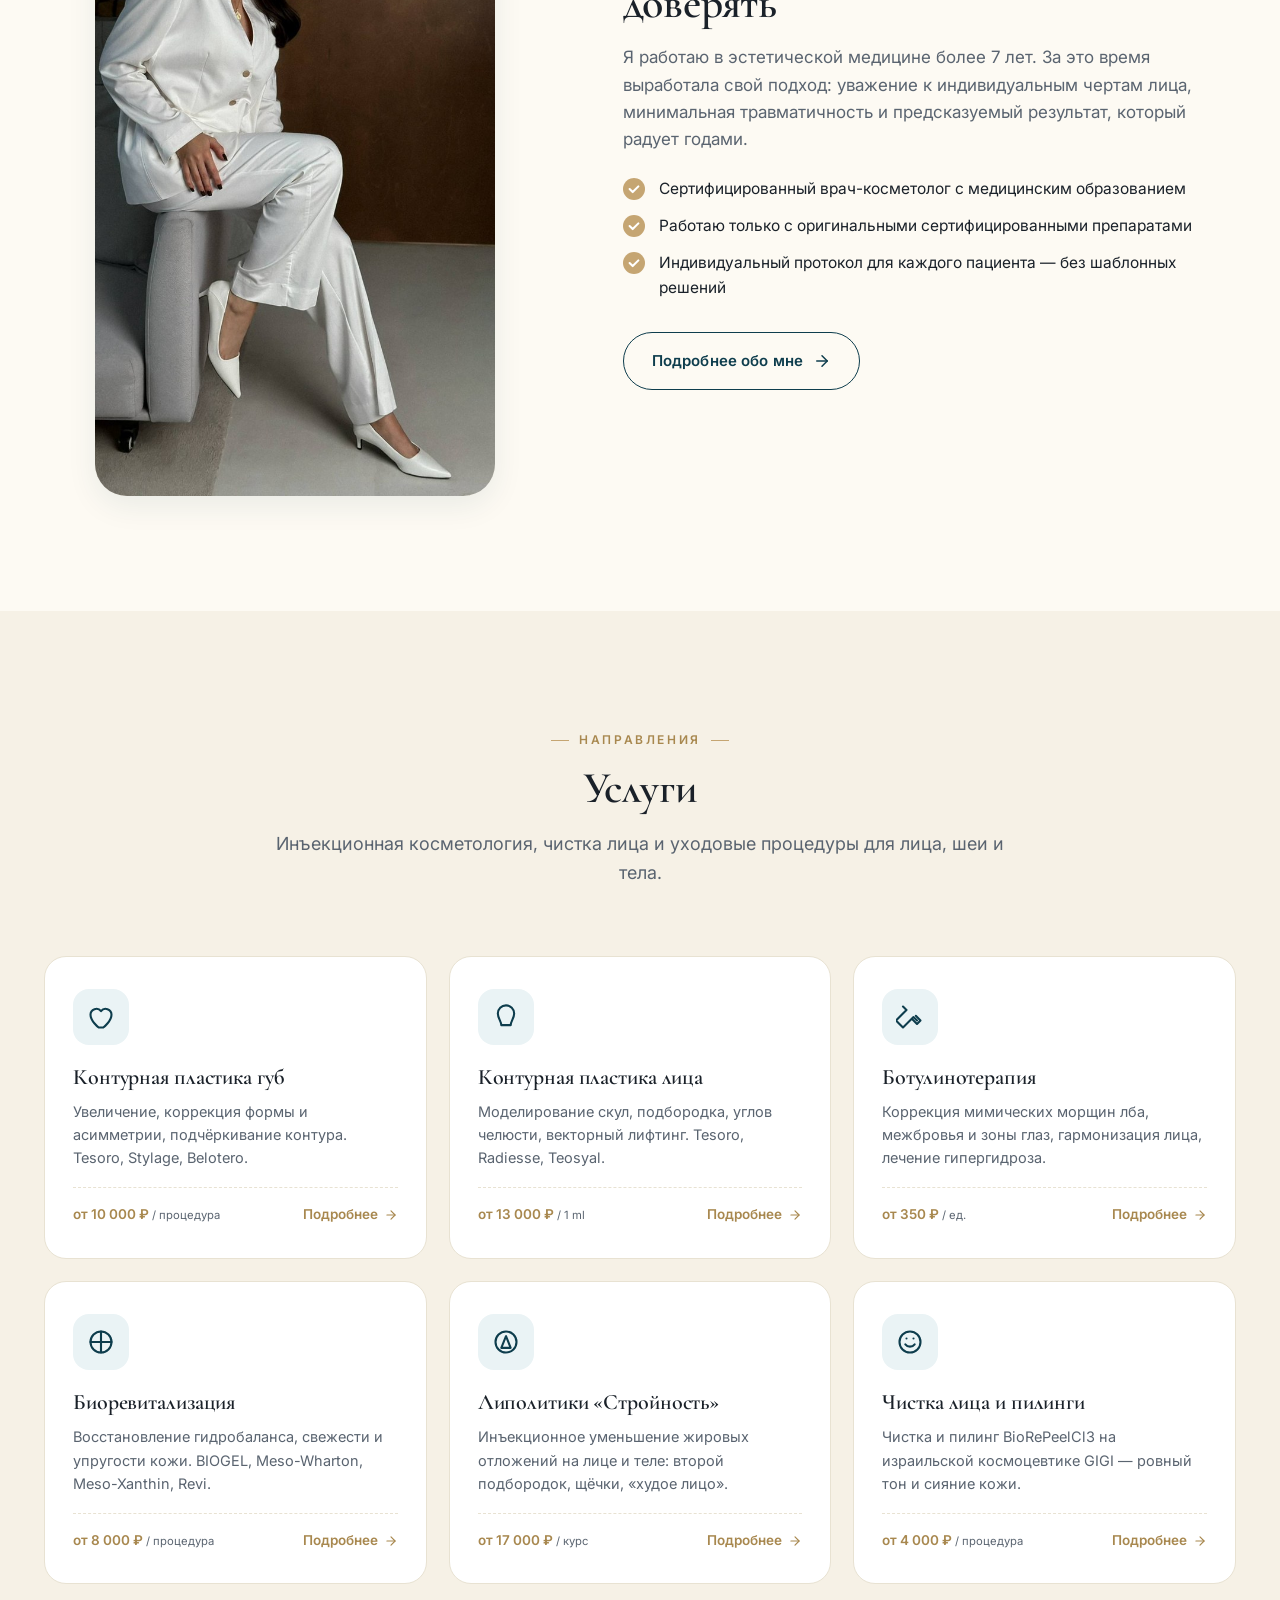
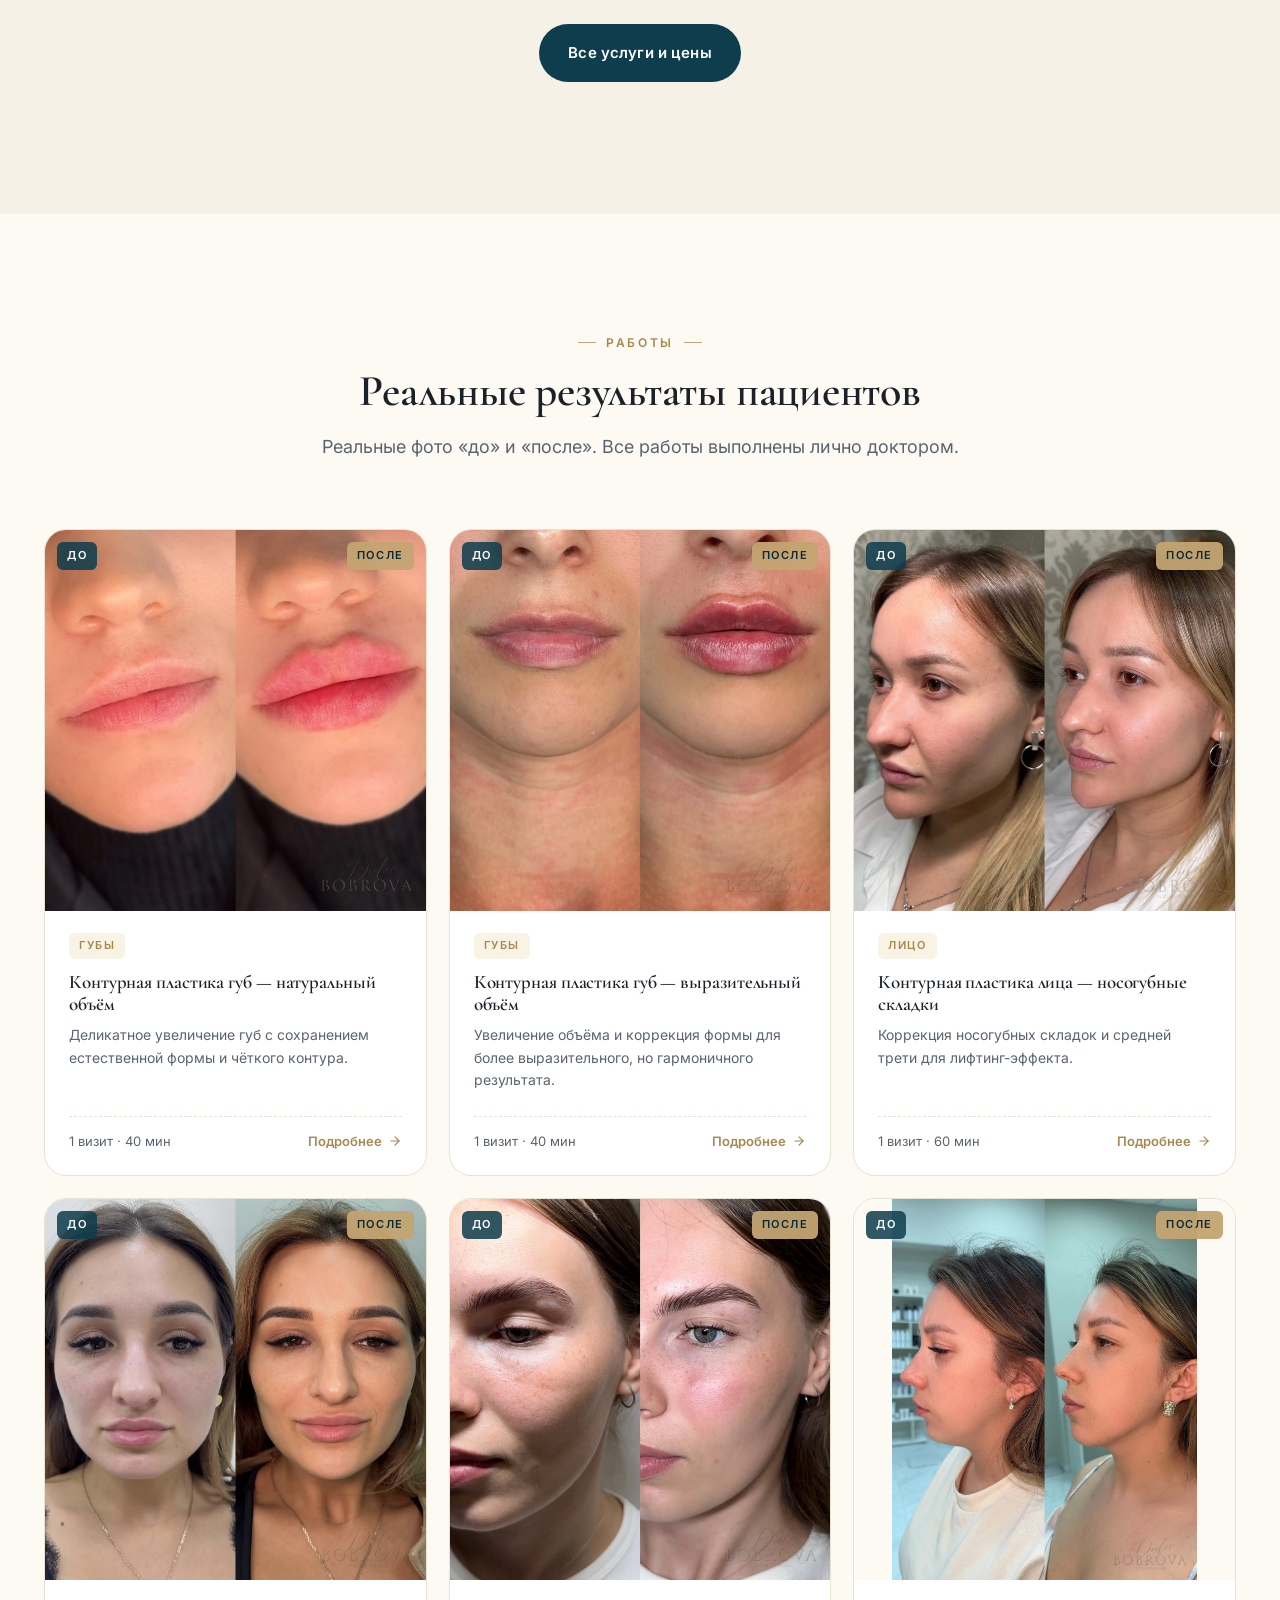
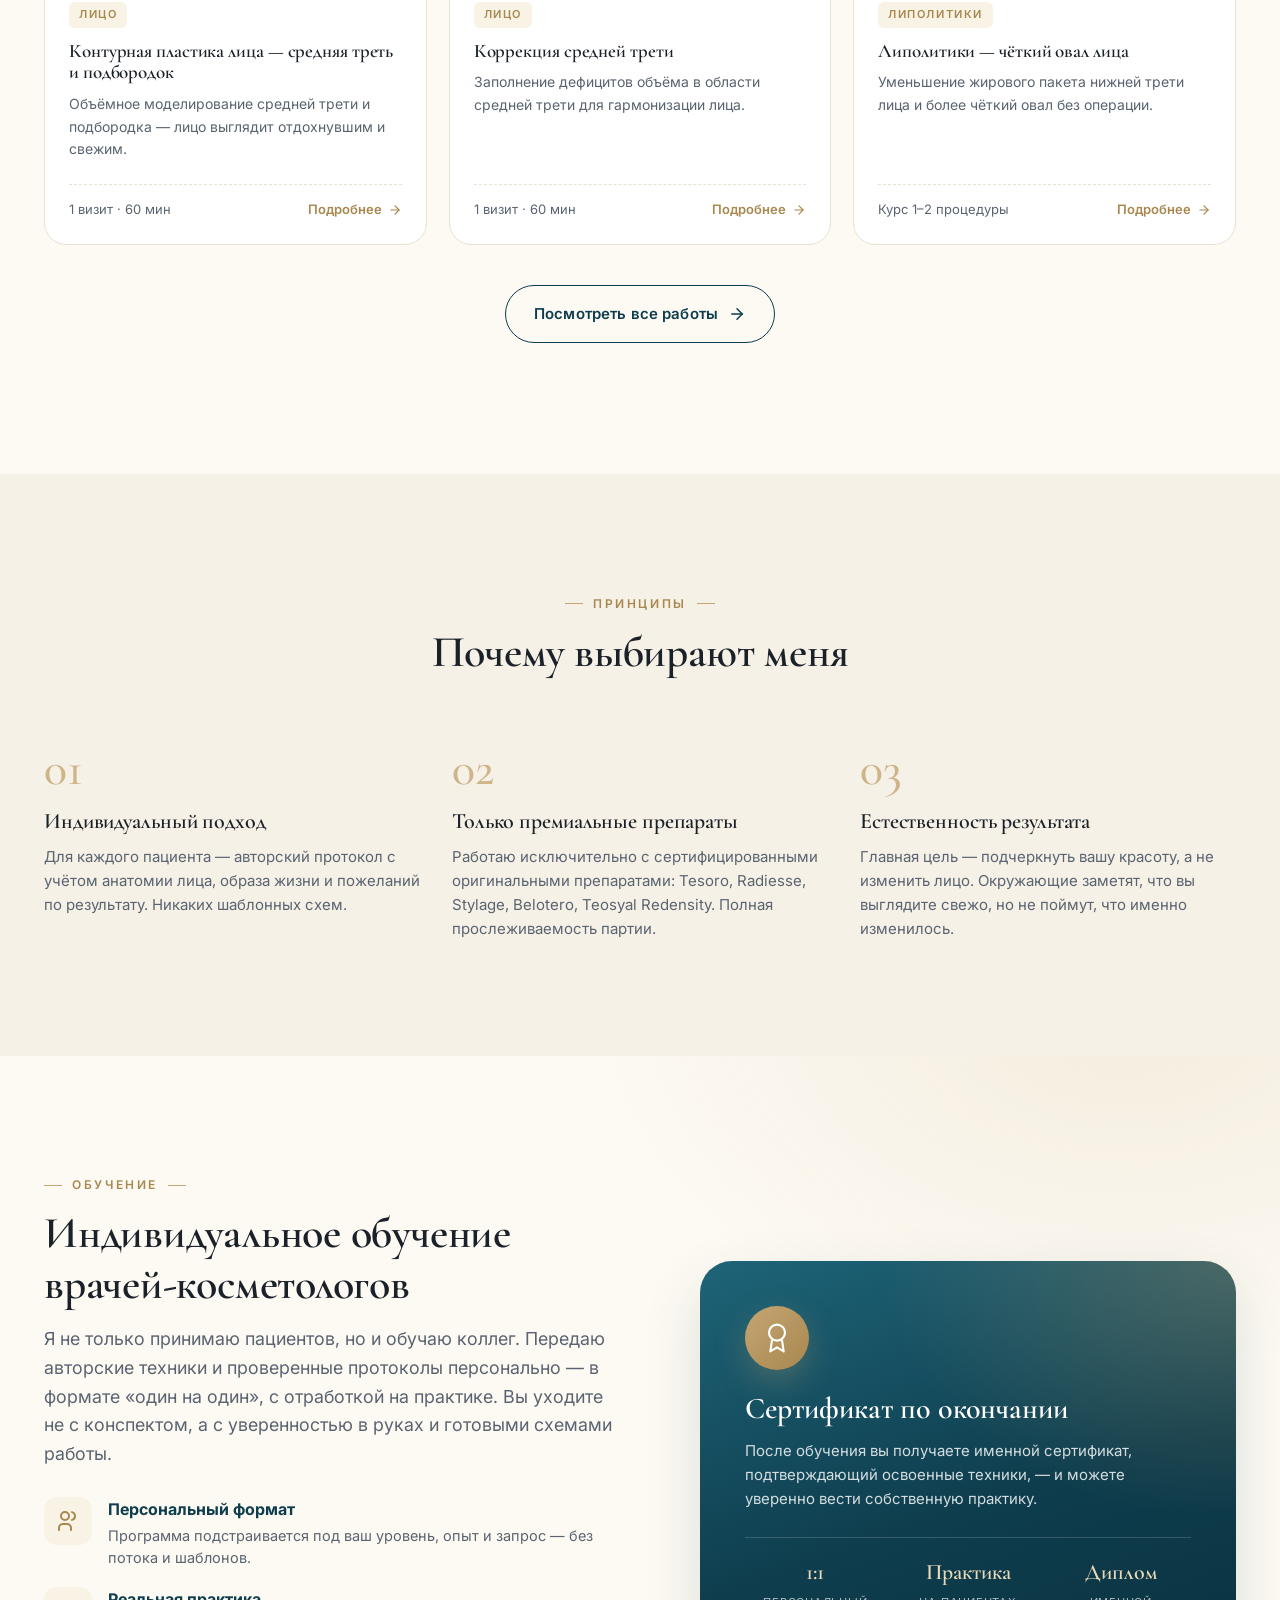
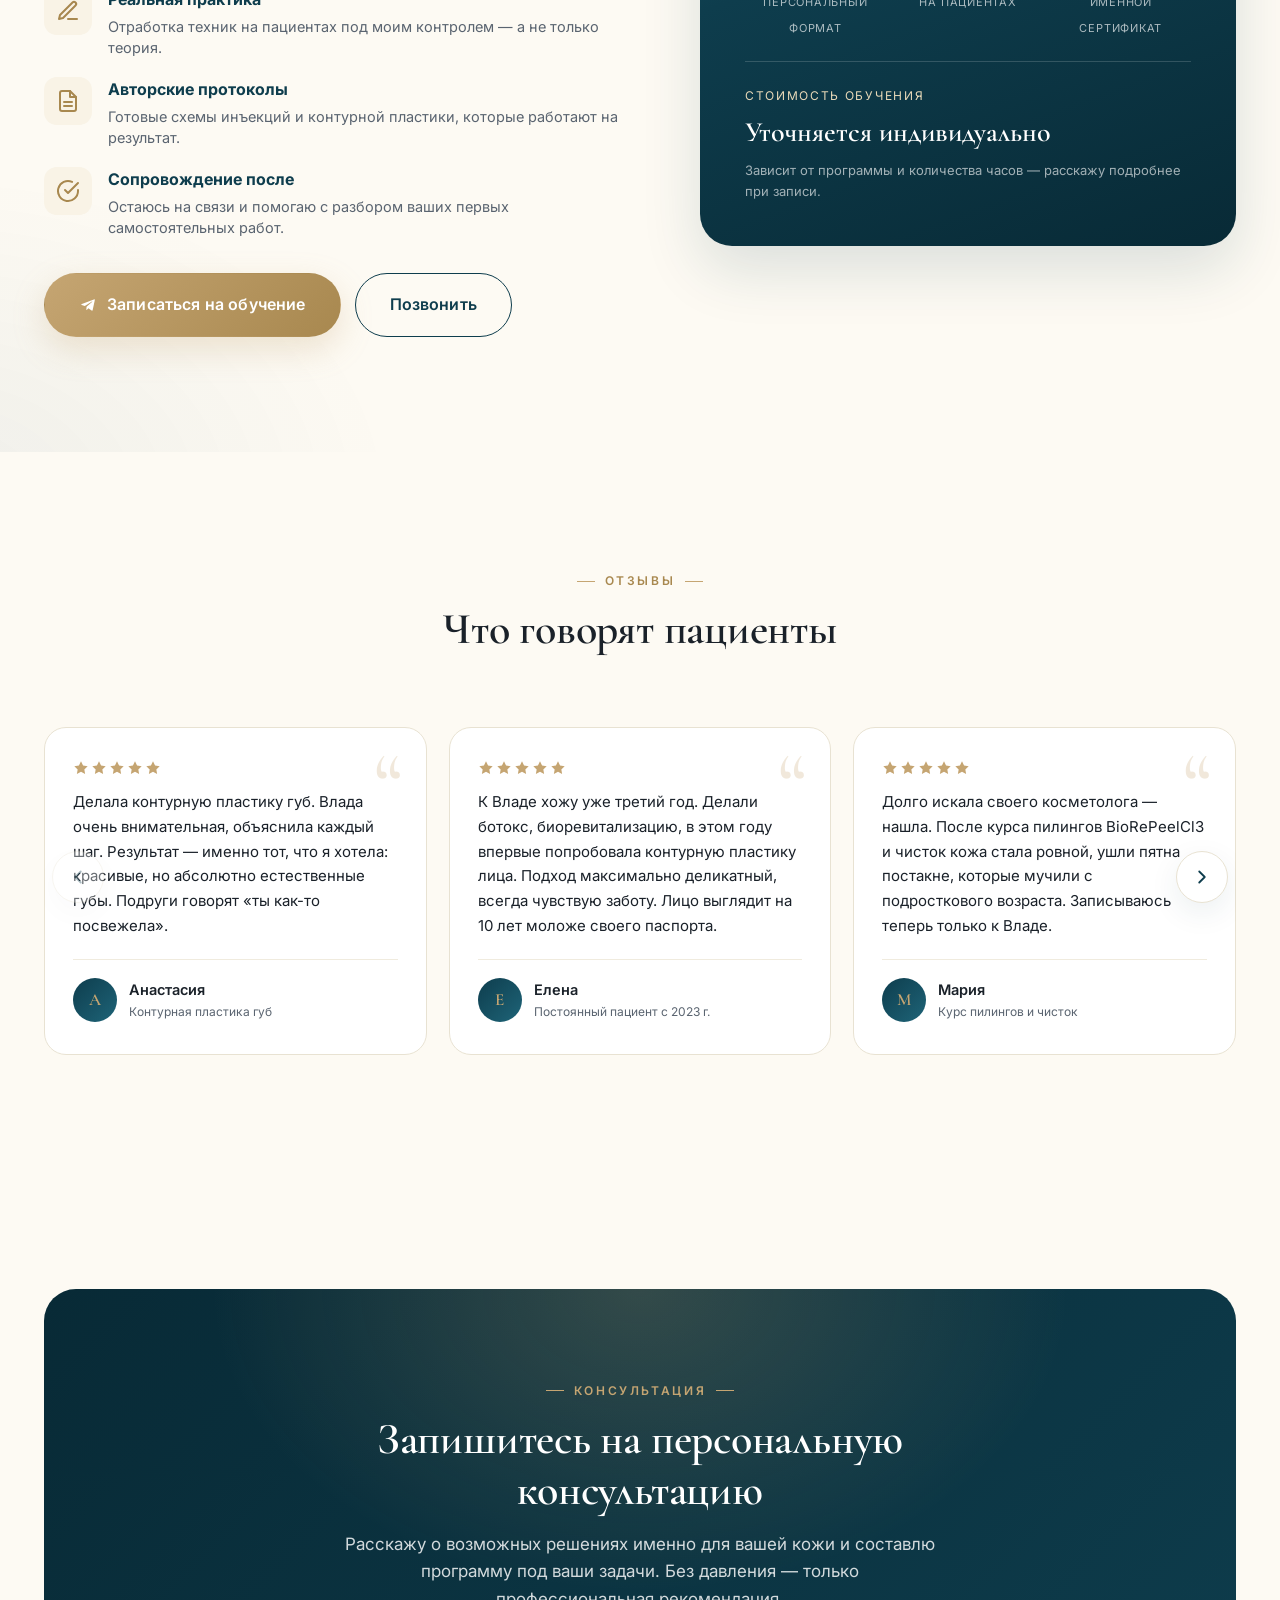
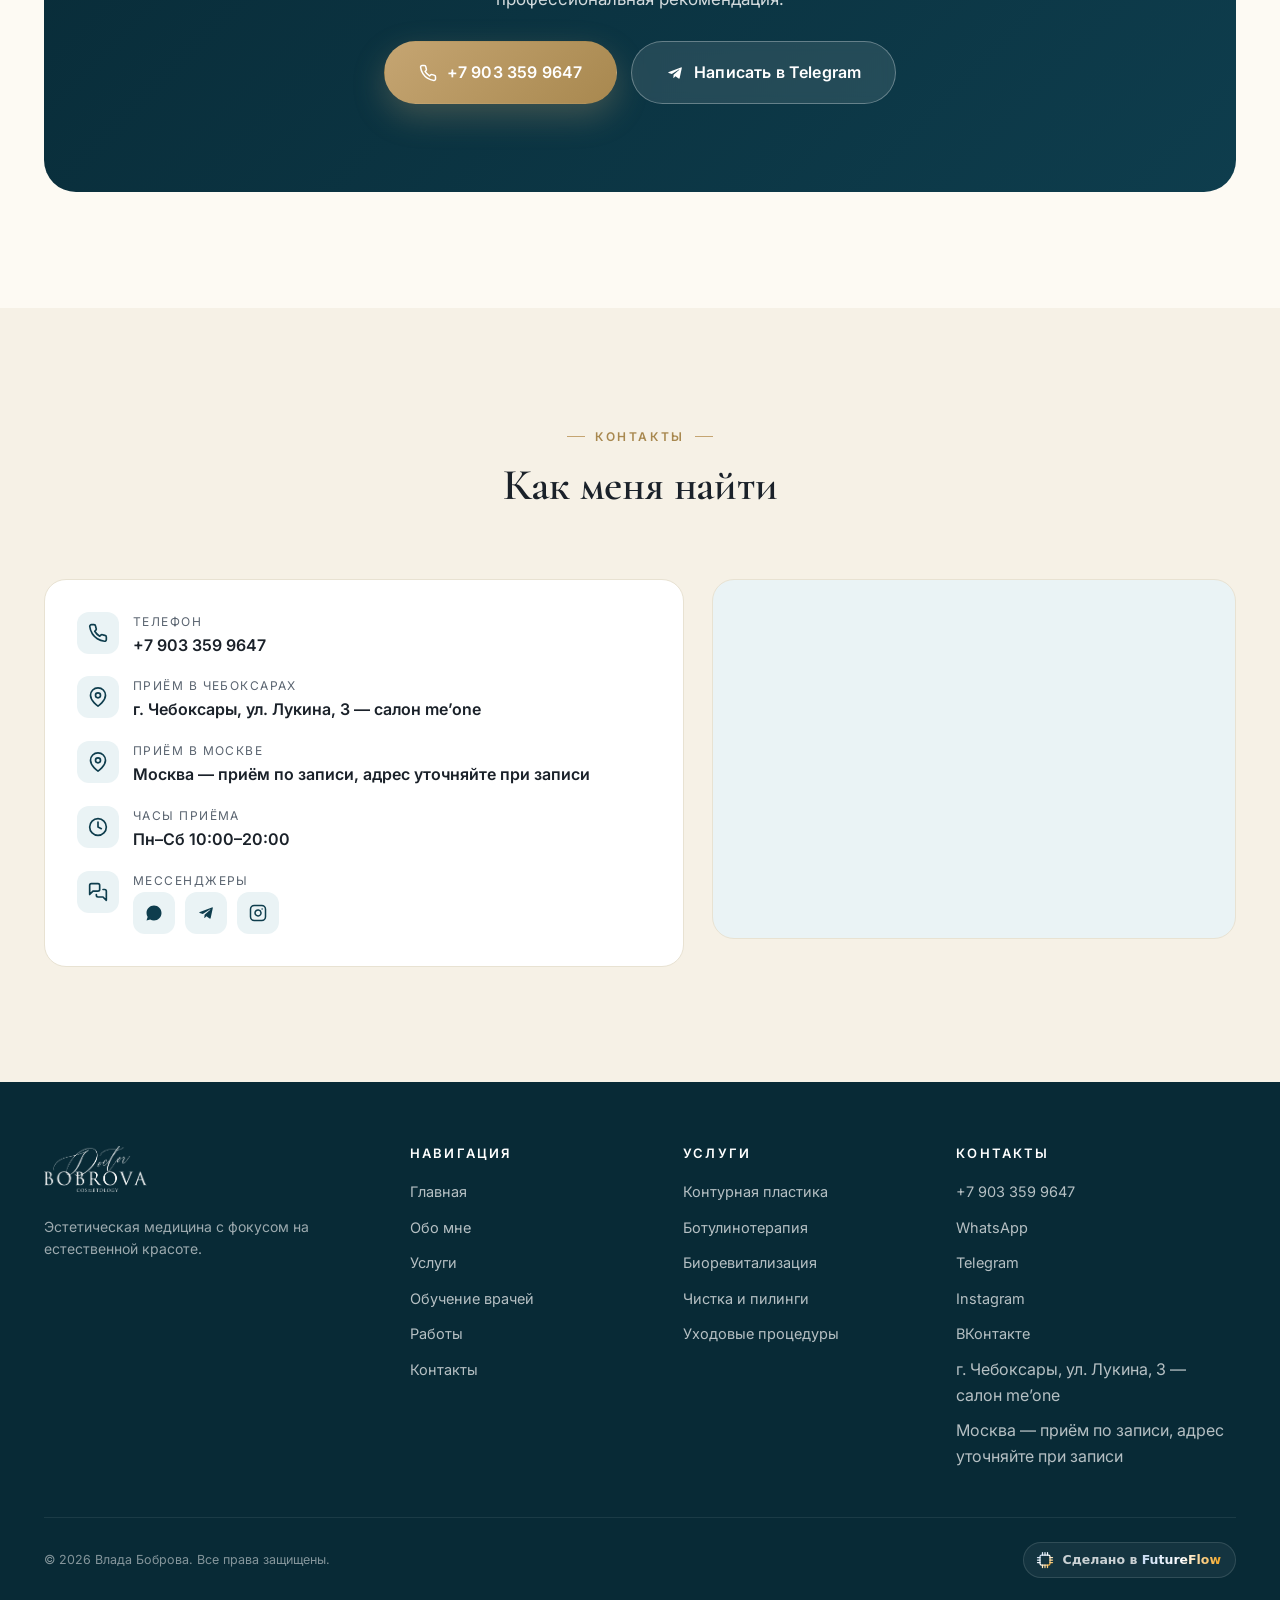
==== commit 1c988ef5: "Portfolio copy fixes per client annotations - Lead text: drop 'drag the slider' wording (slider was " ====
--- a/index.html
+++ b/index.html
@@ -311,7 +311,7 @@
     <div class="section__head reveal">
       <span class="section__eyebrow">Работы</span>
       <h2 class="section__title">Реальные результаты пациентов</h2>
-      <p class="section__lead">Перетащите ползунок на фото, чтобы увидеть результат «до» и «после». Все работы выполнены лично доктором.</p>
+      <p class="section__lead">Реальные фото «до» и «после». Все работы выполнены лично доктором.</p>
     </div>
     <div class="portfolio-grid" id="portfolio-grid" data-featured></div>
     <p class="text-center" style="margin-top: 40px;">
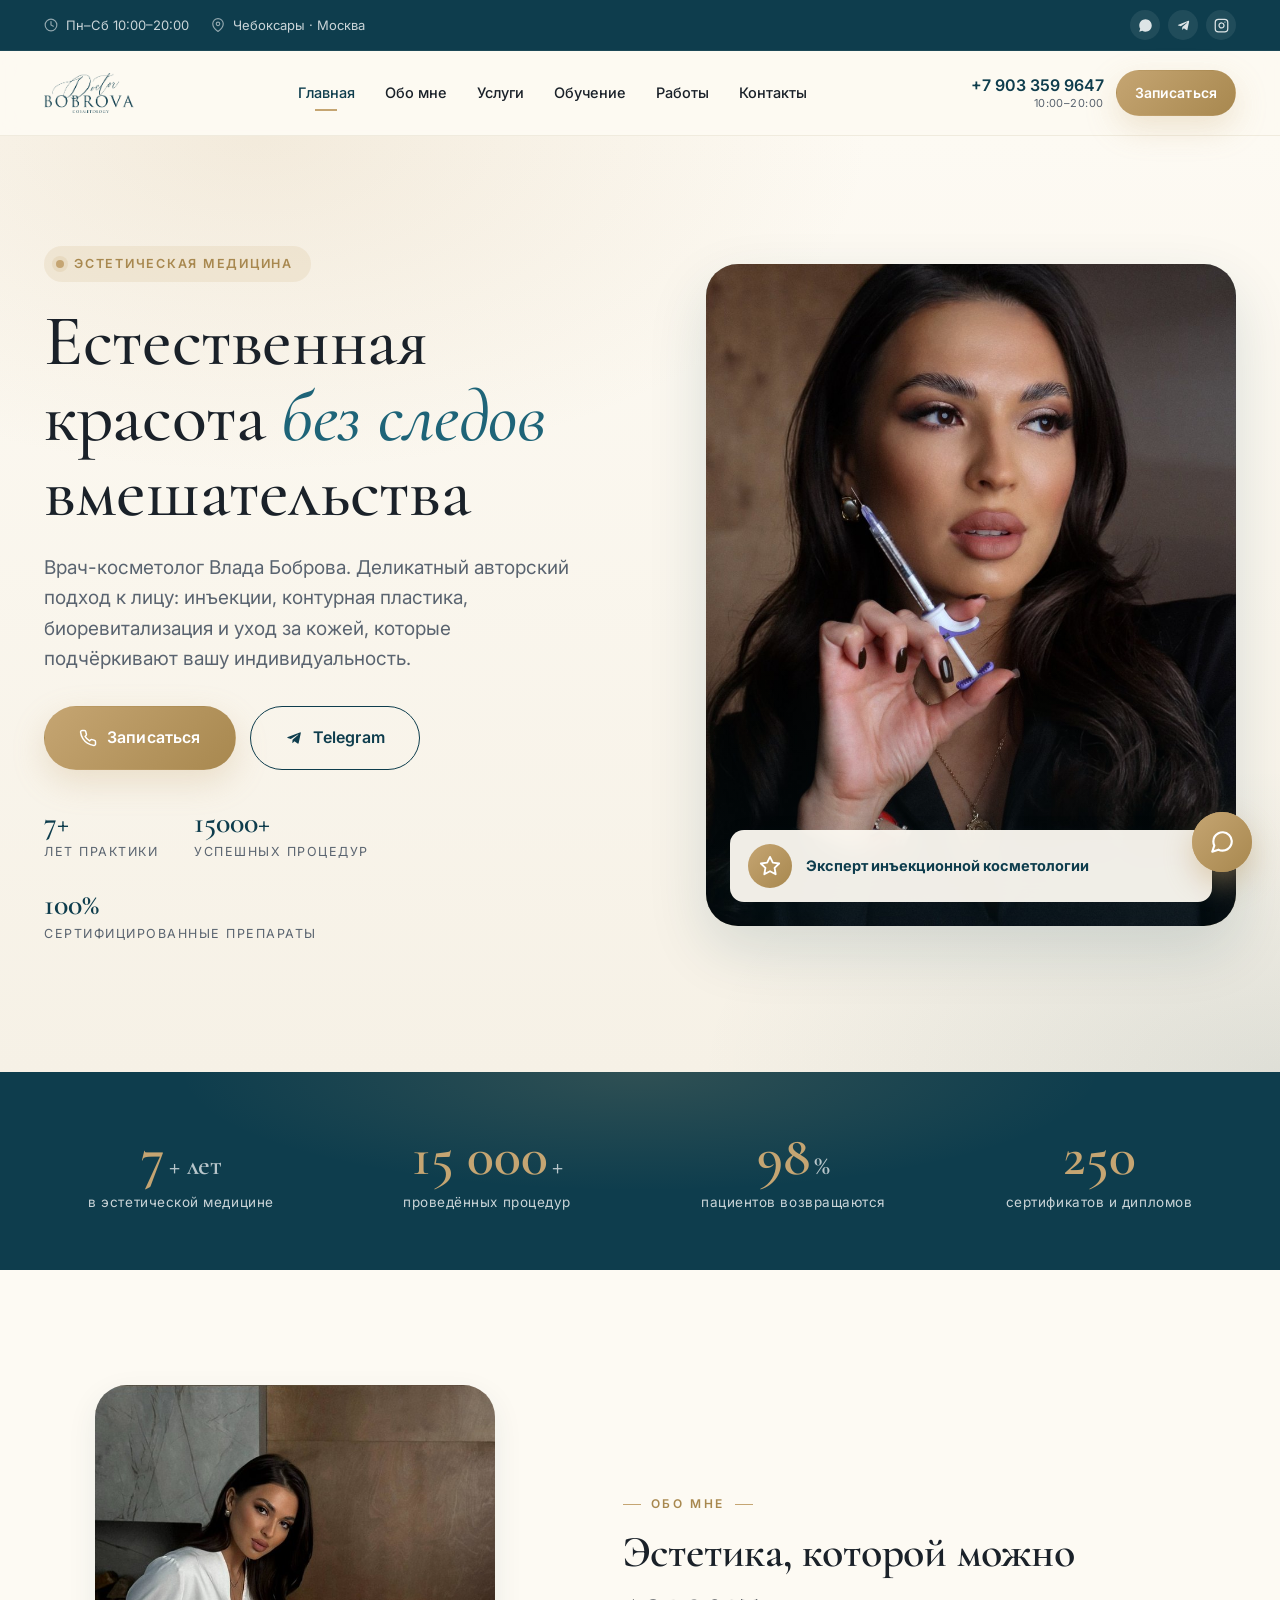
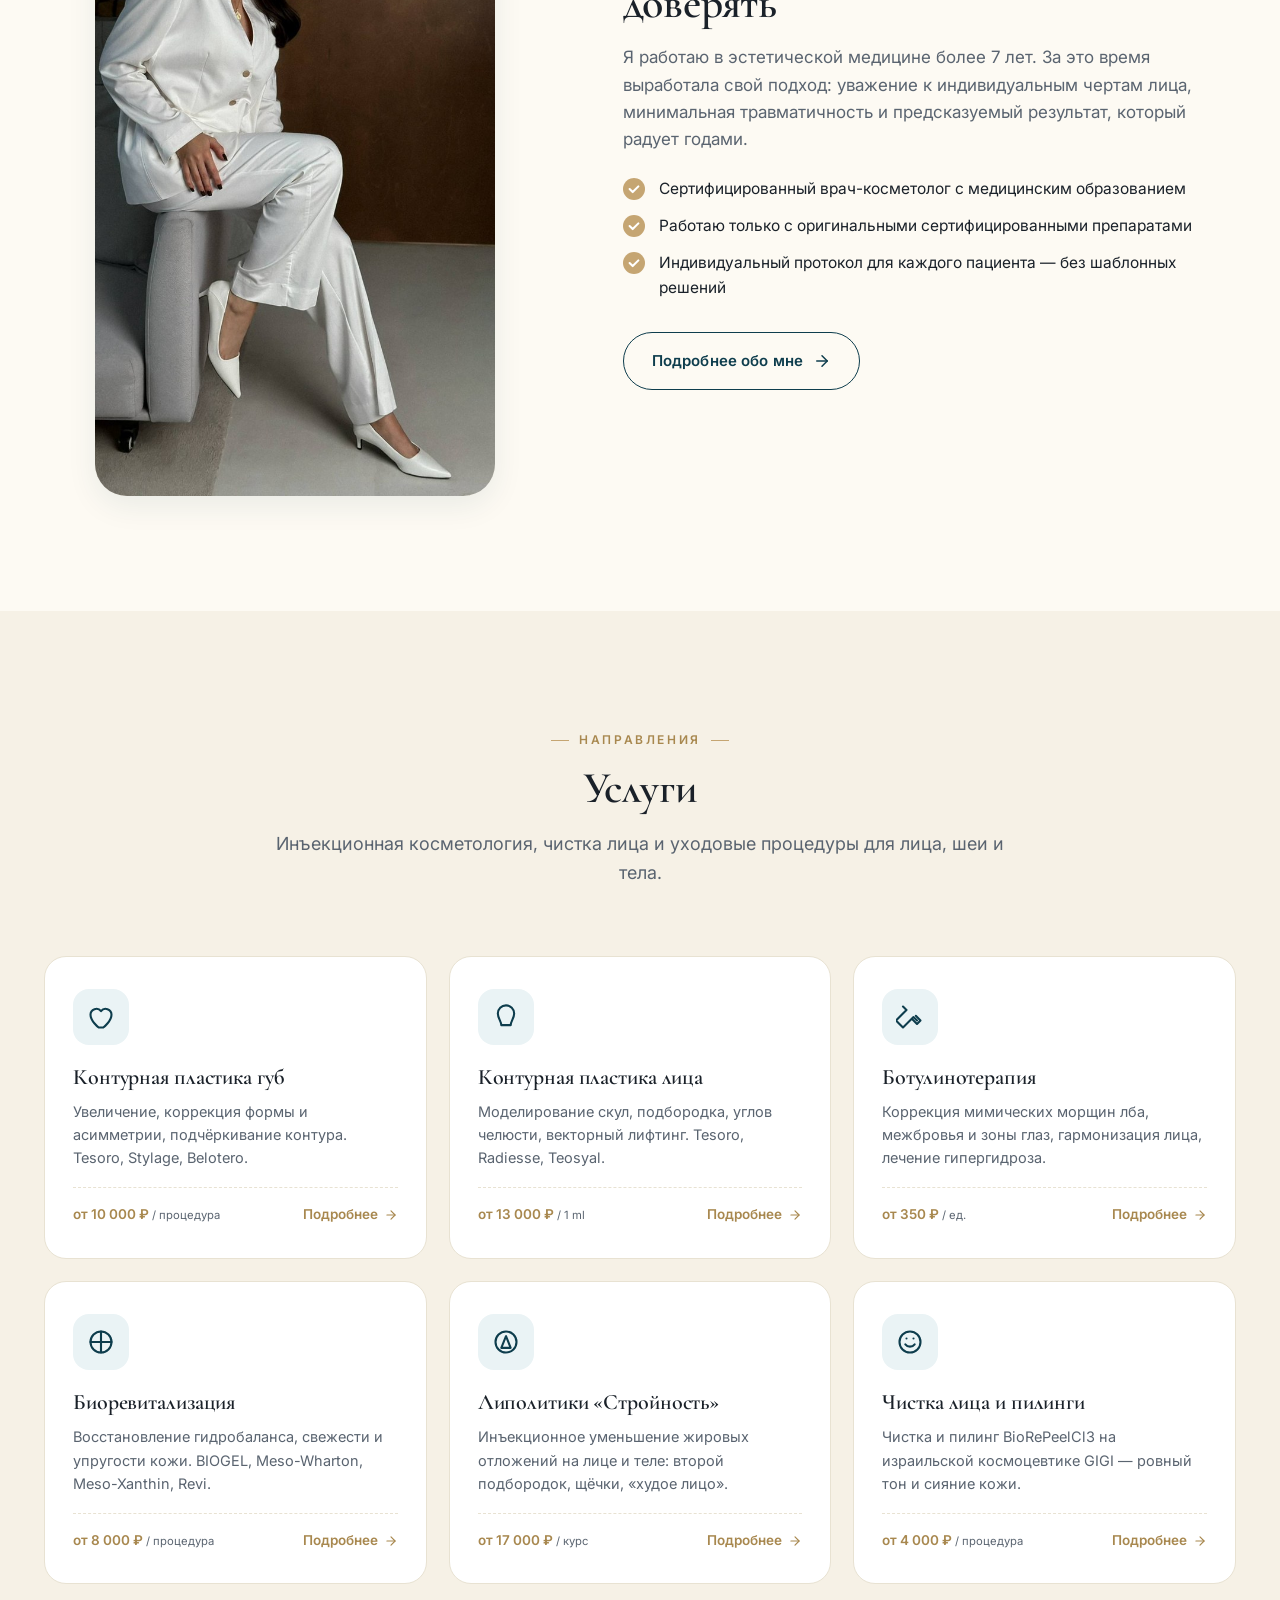
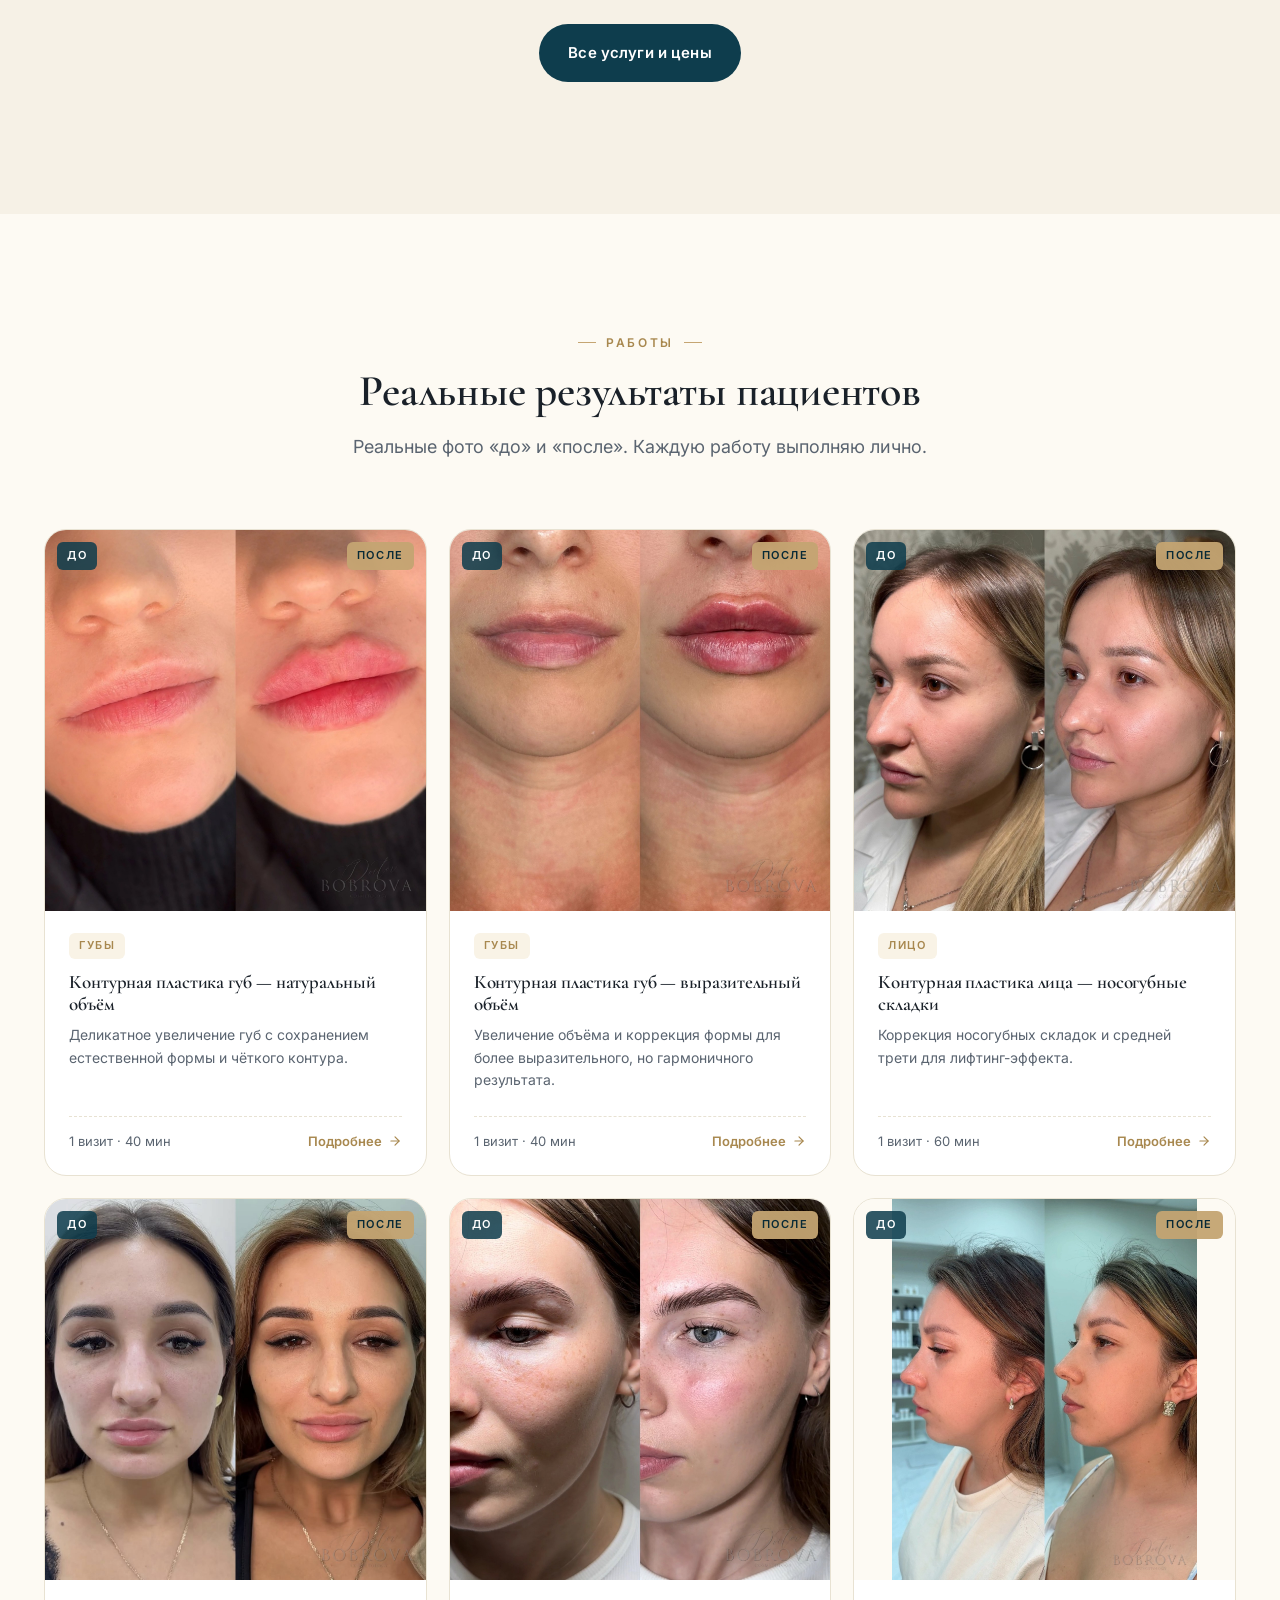
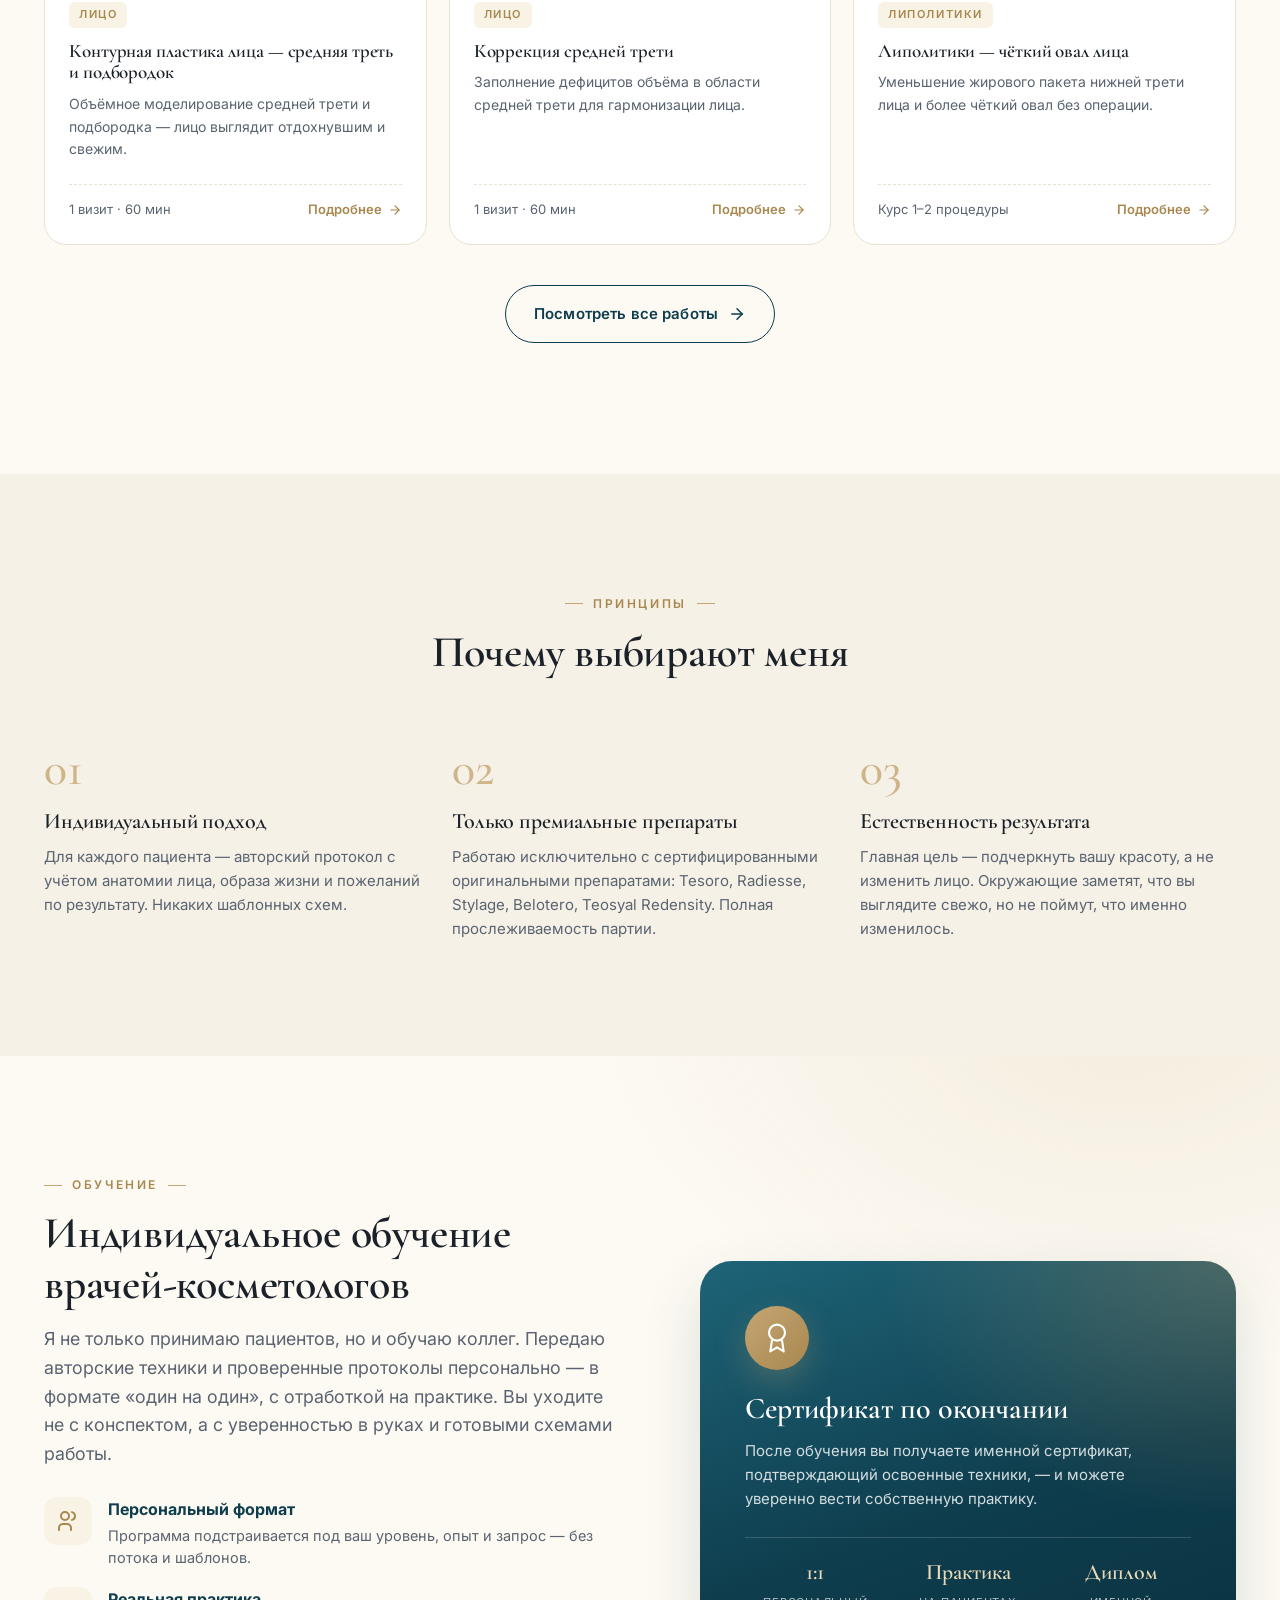
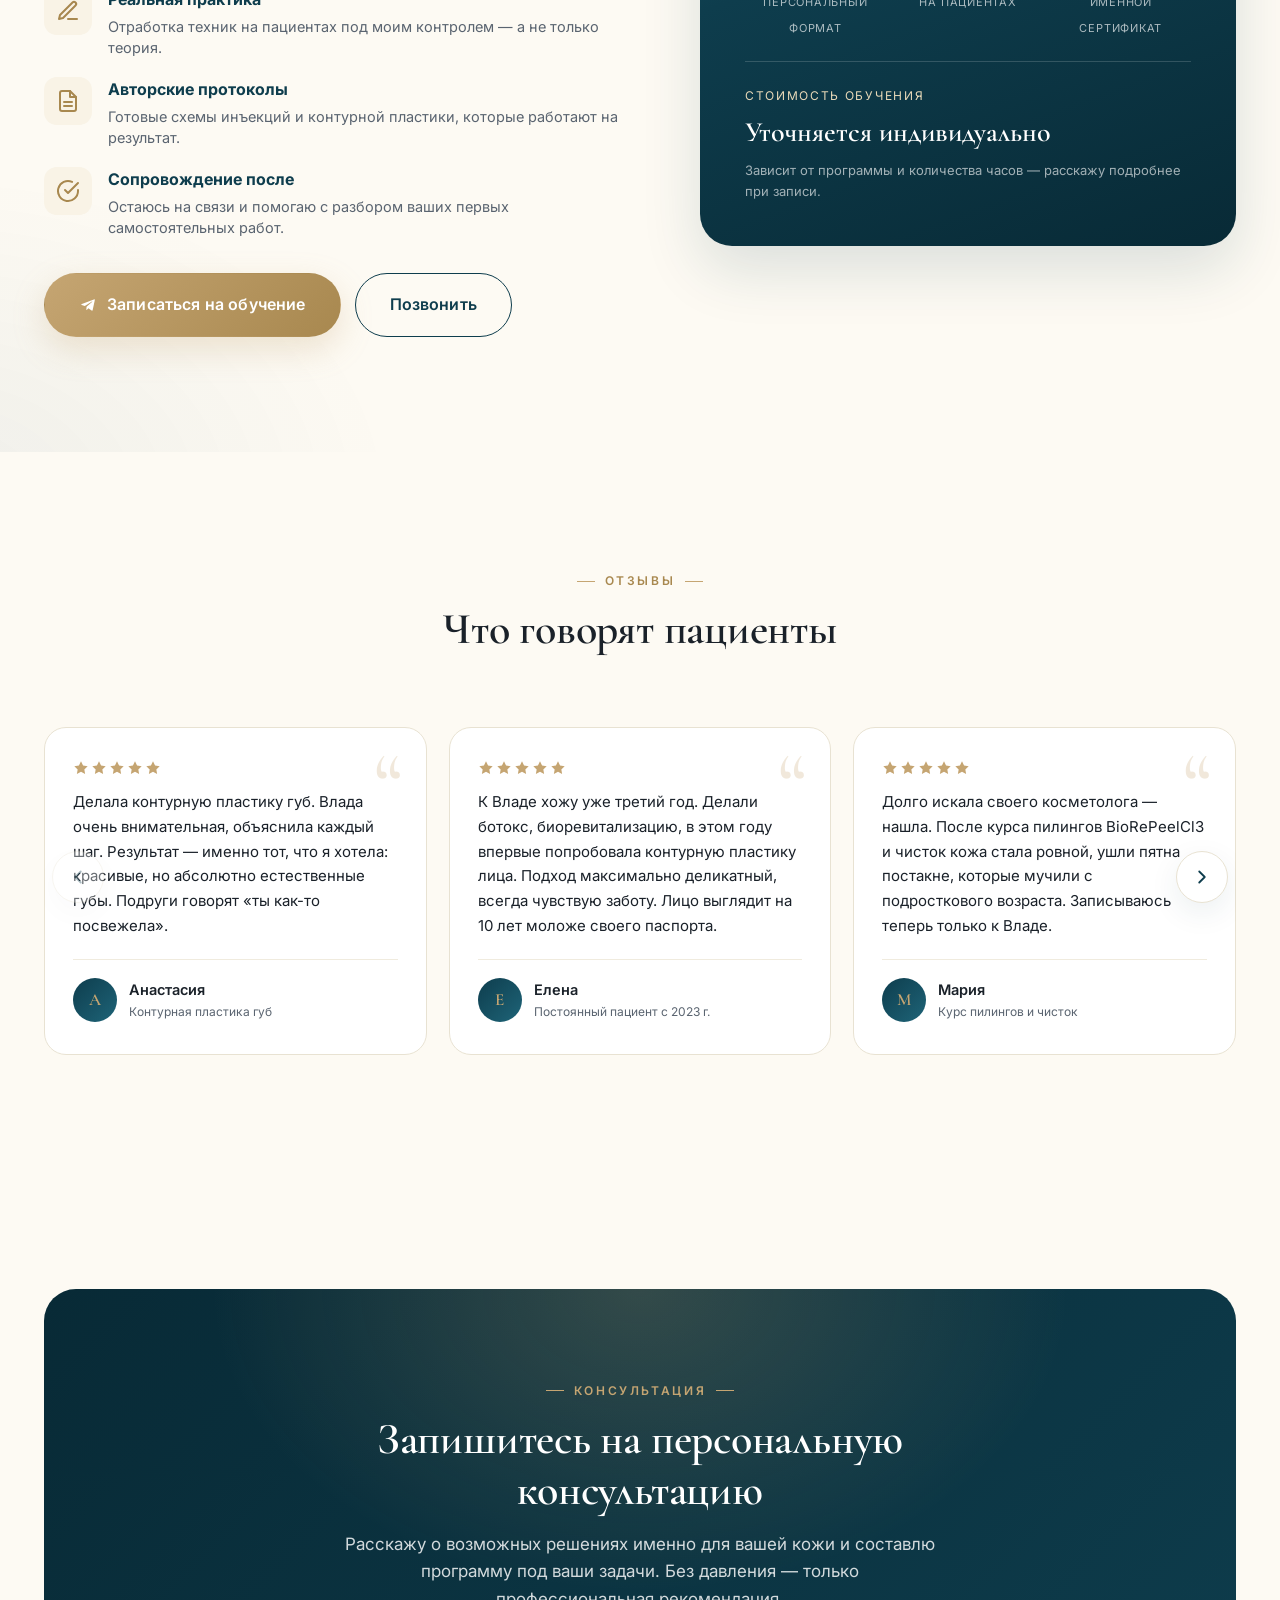
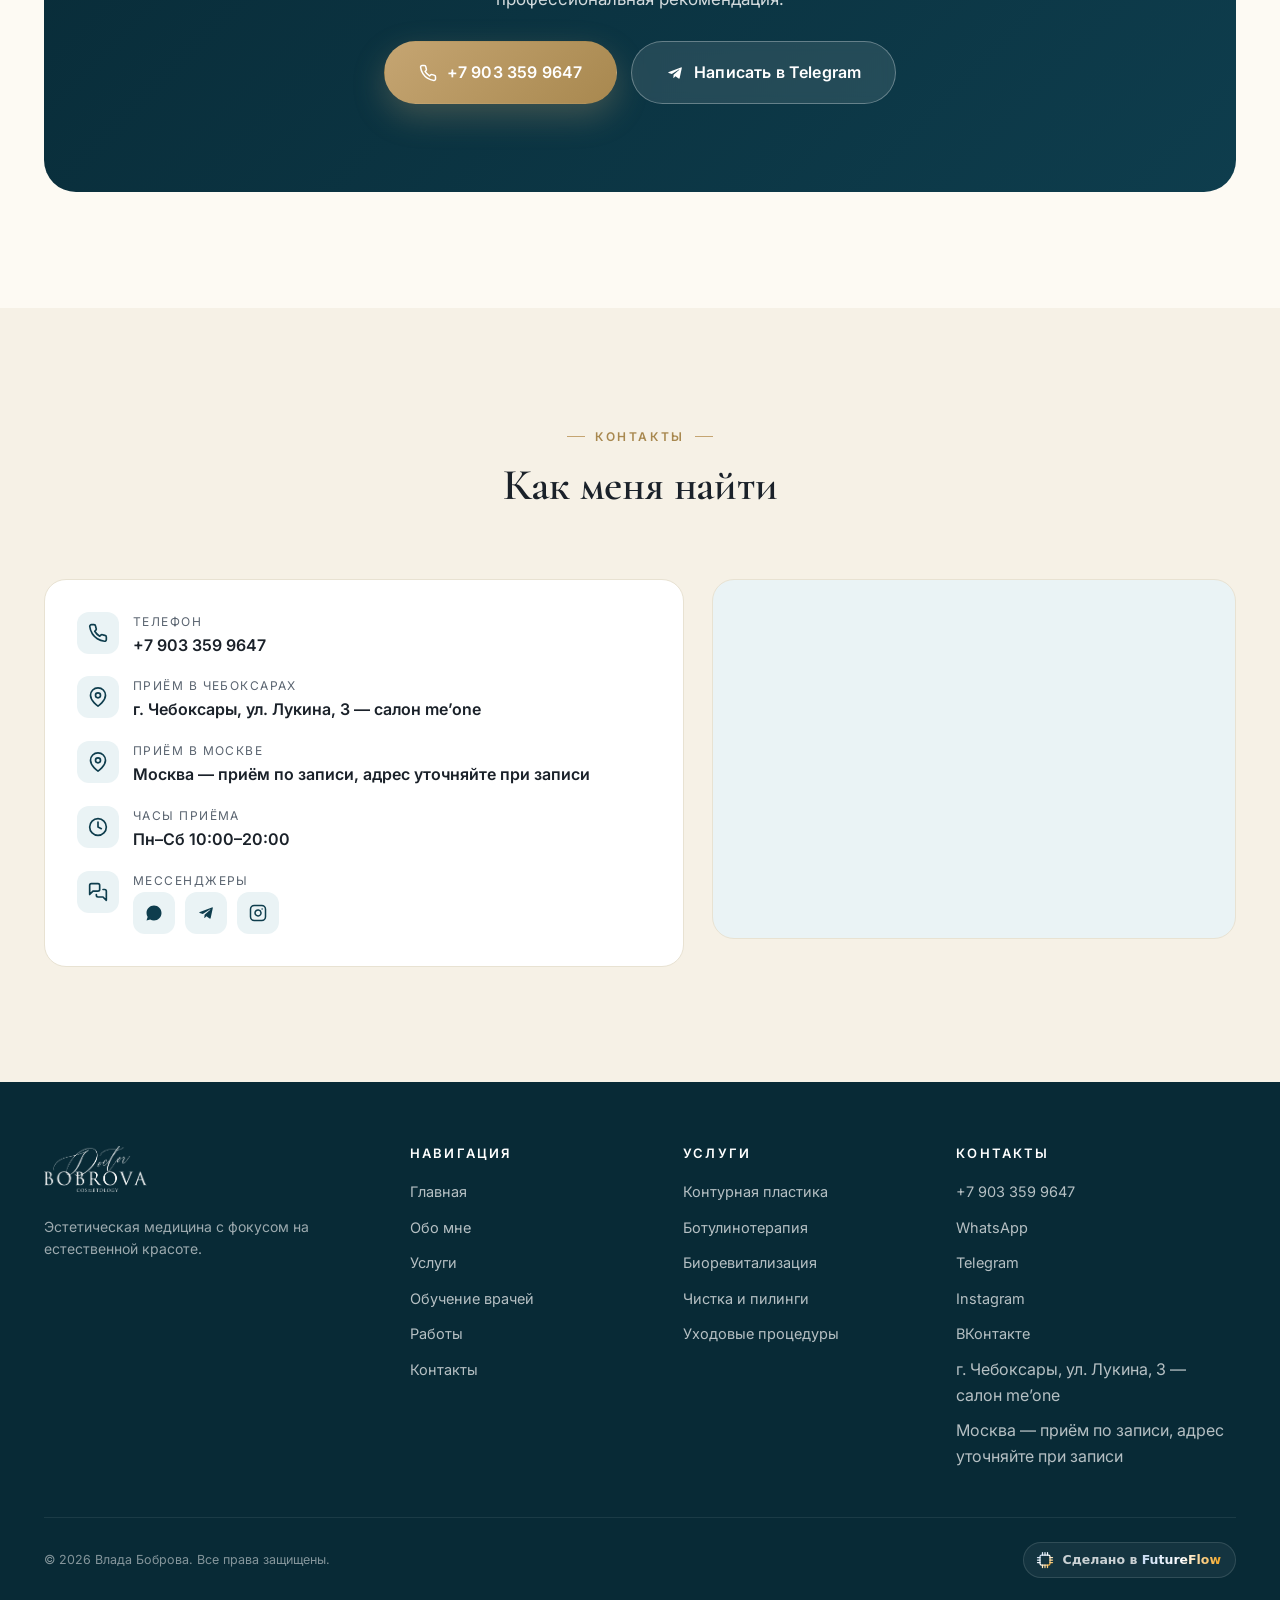
==== commit bc868dba: "Portfolio leads: switch to first-person voice Co-Authored-By: Claude Opus 4.8 <noreply@anthropic.com" ====
--- a/index.html
+++ b/index.html
@@ -311,7 +311,7 @@
     <div class="section__head reveal">
       <span class="section__eyebrow">Работы</span>
       <h2 class="section__title">Реальные результаты пациентов</h2>
-      <p class="section__lead">Реальные фото «до» и «после». Все работы выполнены лично доктором.</p>
+      <p class="section__lead">Реальные фото «до» и «после». Каждую работу выполняю лично.</p>
     </div>
     <div class="portfolio-grid" id="portfolio-grid" data-featured></div>
     <p class="text-center" style="margin-top: 40px;">
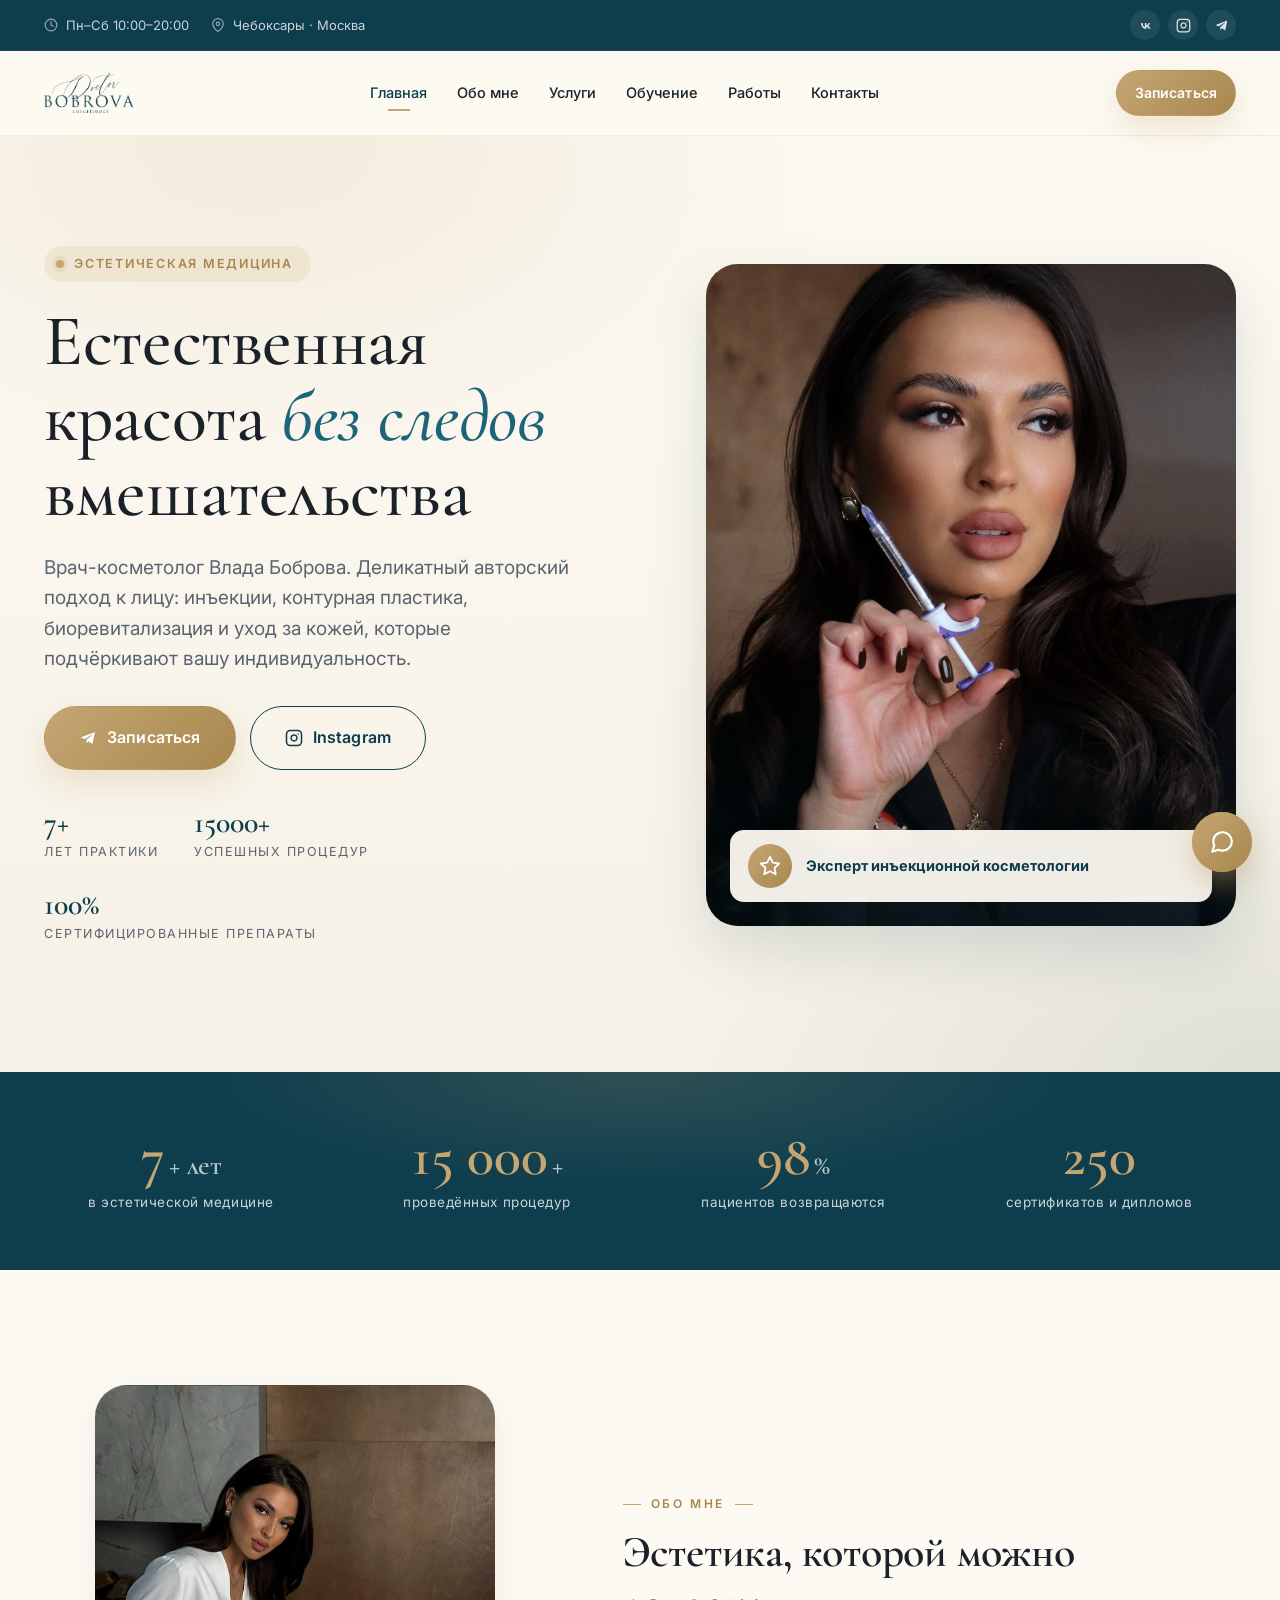
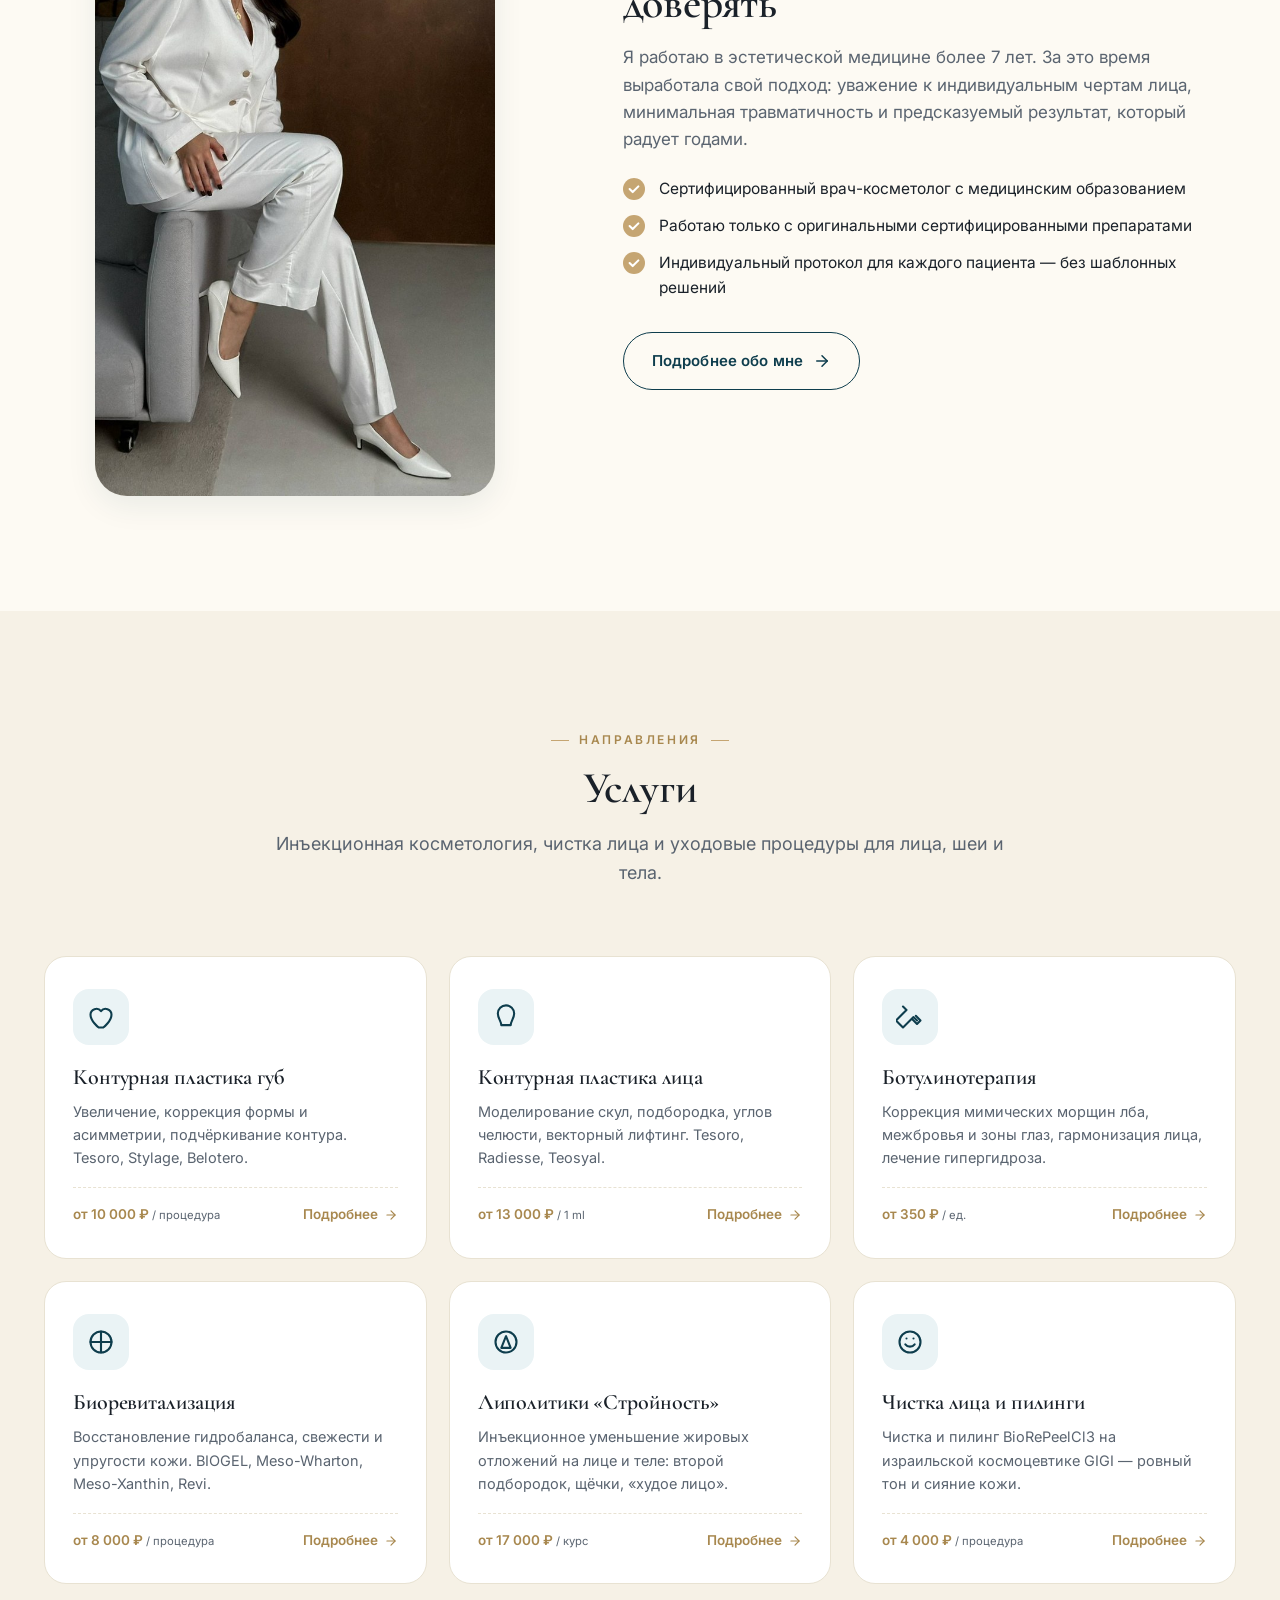
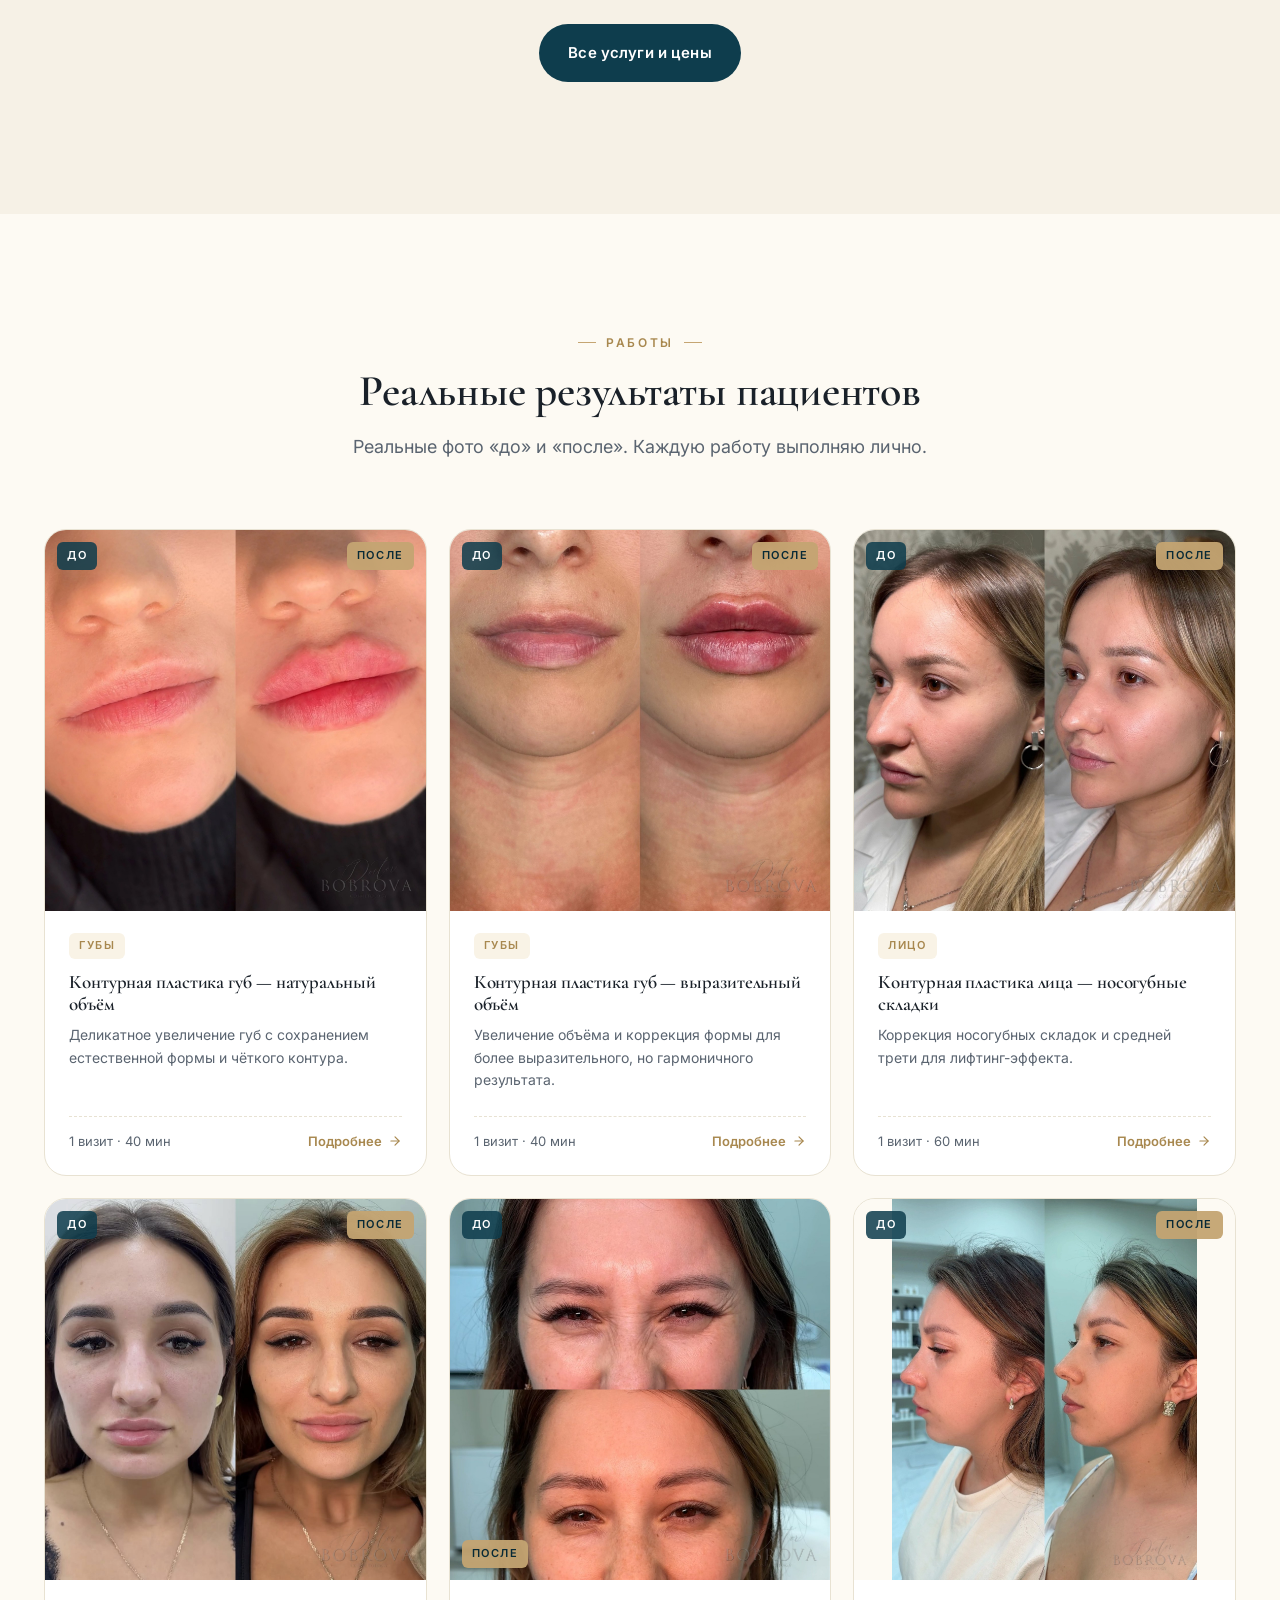
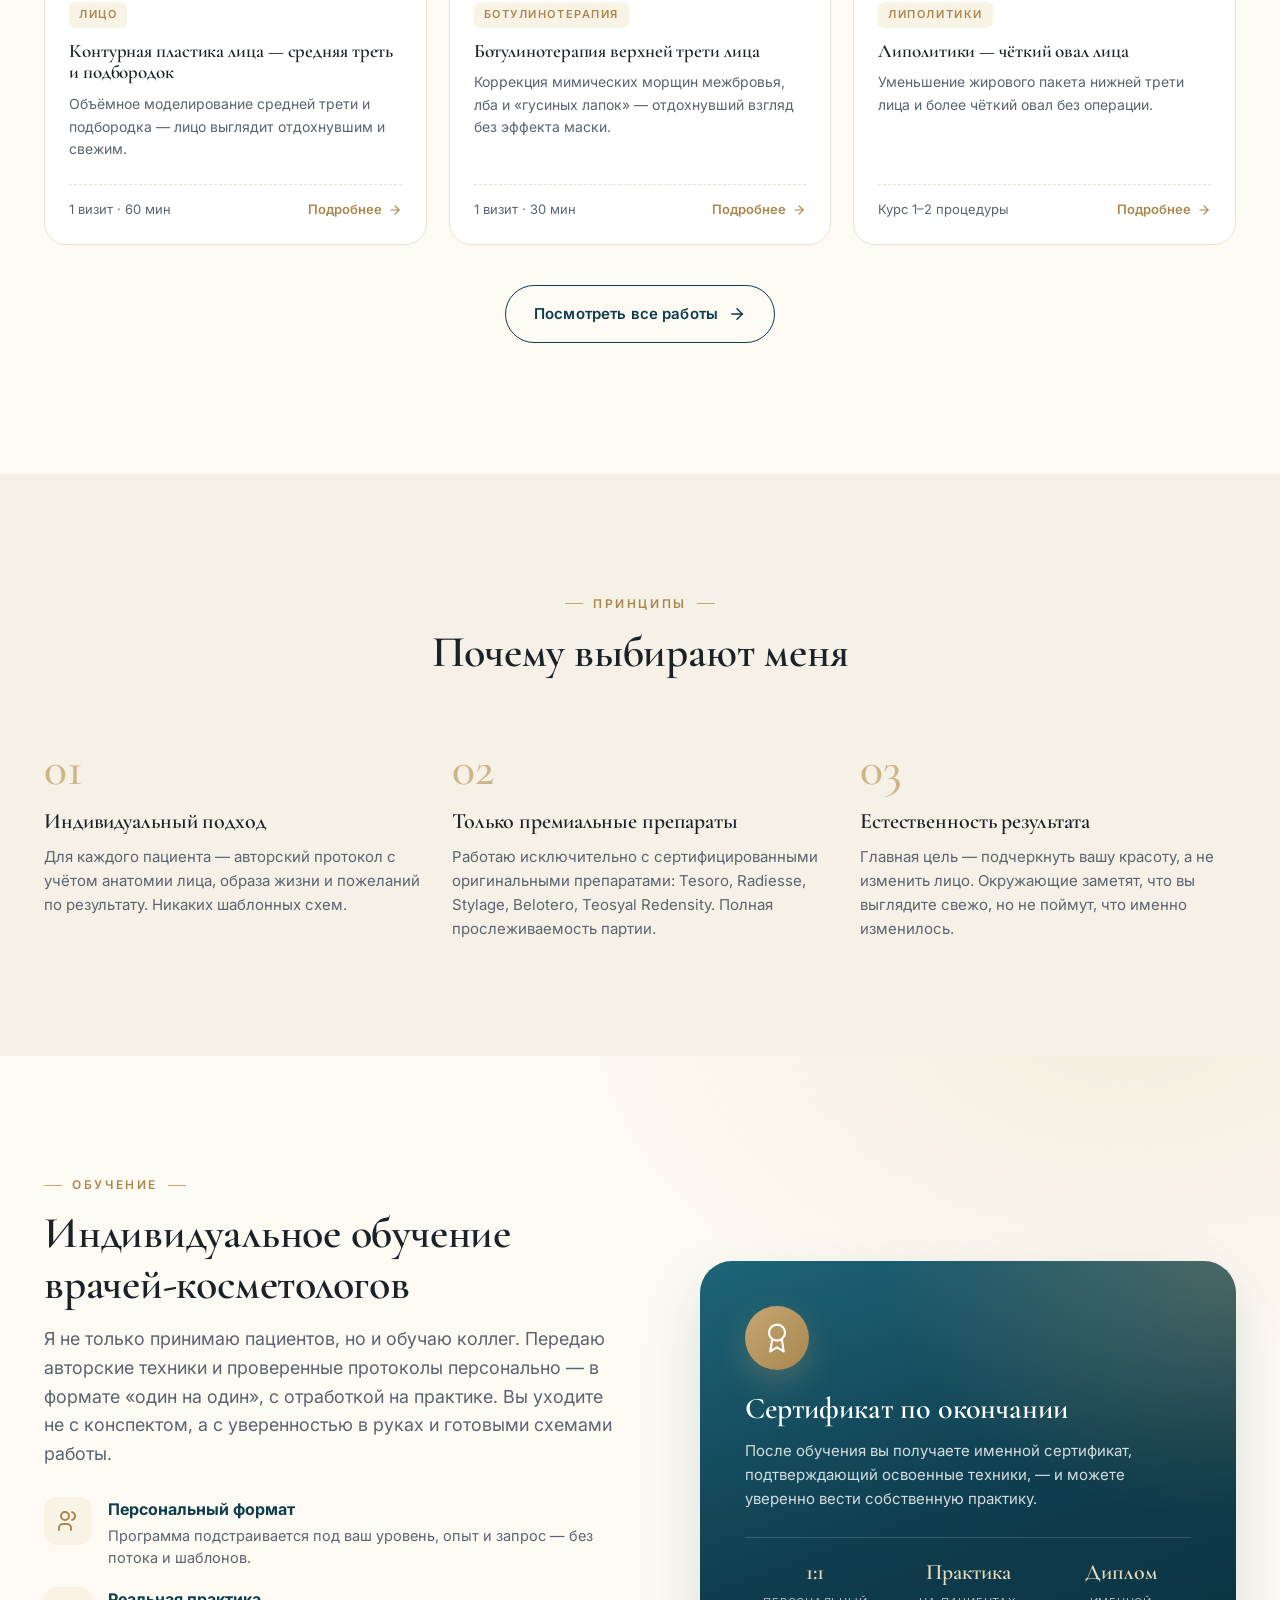
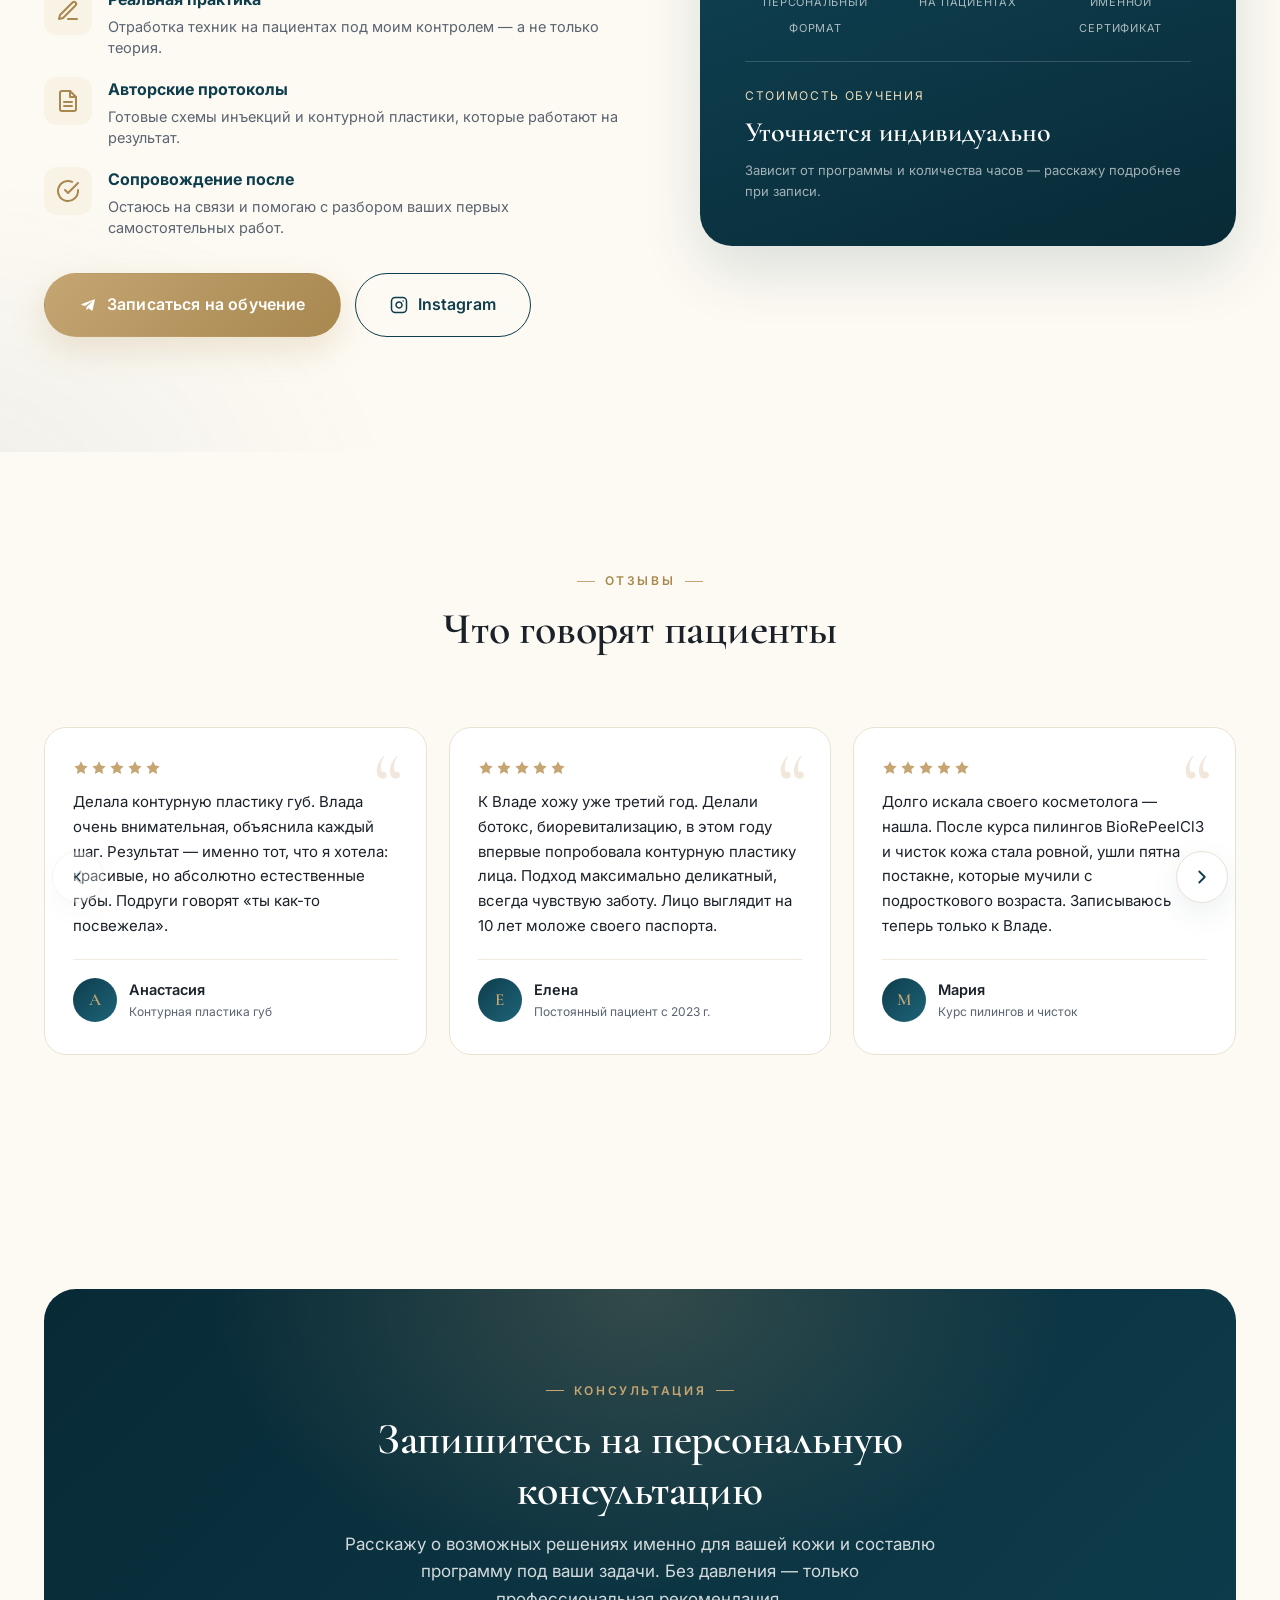
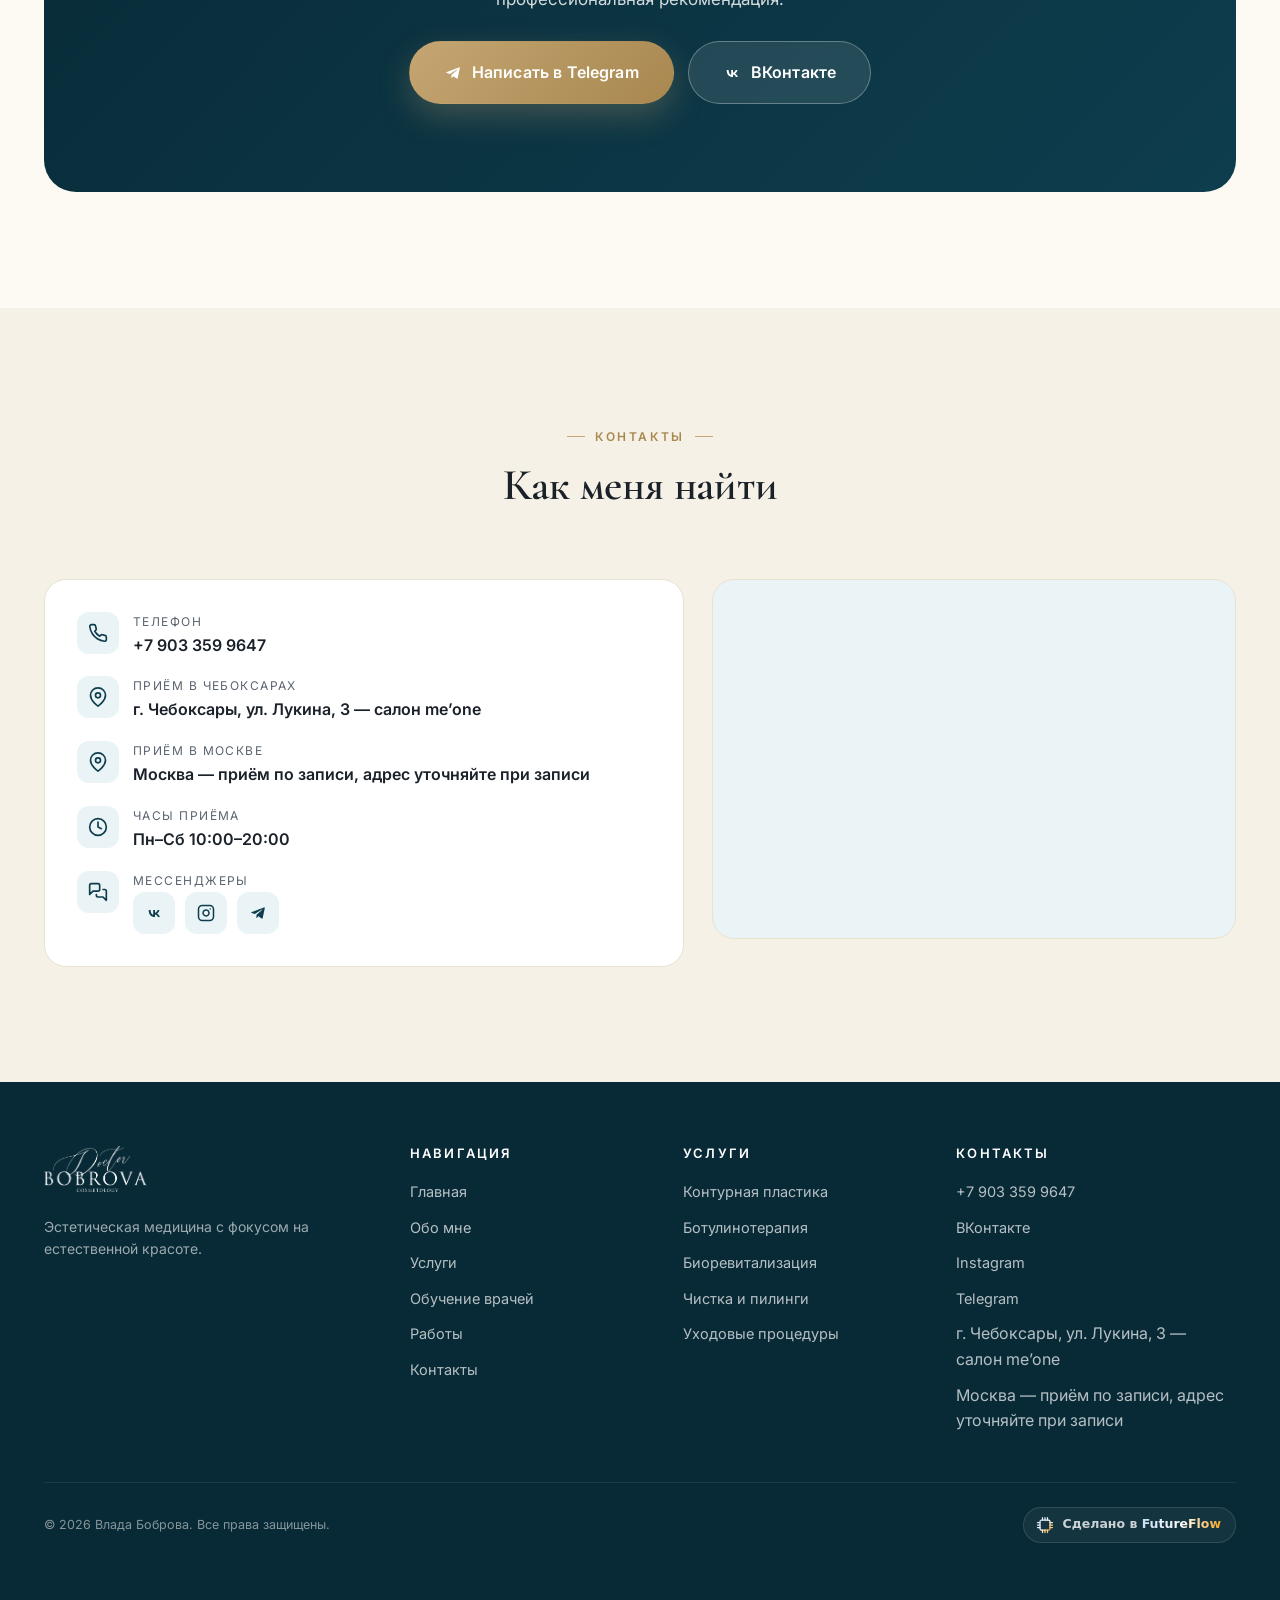
==== commit 48d83568: "Убрать кнопки «Позвонить» и WhatsApp, выдвинуть VK и Instagram - Удалены все CTA-кнопки «Позвонить» " ====
--- a/index.html
+++ b/index.html
@@ -74,14 +74,14 @@
       </span>
     </div>
     <div class="topbar__socials">
-      <a data-href="whatsapp" aria-label="WhatsApp" target="_blank" rel="noopener">
-        <svg viewBox="0 0 24 24" fill="currentColor"><path d="M17.5 14.4c-.3-.1-1.7-.8-2-.9-.3-.1-.5-.1-.7.1-.2.3-.8.9-1 1.1-.2.2-.4.2-.7.1-1.5-.7-2.5-1.3-3.5-3-.3-.4.3-.4.7-1.2.1-.2 0-.3 0-.5s-.7-1.6-.9-2.2c-.2-.6-.5-.5-.7-.5s-.4 0-.6 0c-.2 0-.5.1-.8.3-.3.3-1.1 1-1.1 2.5s1.1 2.9 1.3 3.1c.2.2 2.2 3.4 5.4 4.7 2 .8 2.8.9 3.8.8.6-.1 1.7-.7 2-1.4.2-.7.2-1.3.2-1.4 0-.1-.3-.2-.5-.3zM12 2C6.5 2 2 6.5 2 12c0 1.9.5 3.7 1.5 5.3L2 22l4.8-1.5C8.4 21.5 10.2 22 12 22c5.5 0 10-4.5 10-10S17.5 2 12 2z"/></svg>
+      <a data-href="vk" aria-label="ВКонтакте" target="_blank" rel="noopener">
+        <svg viewBox="0 0 24 24" fill="currentColor"><path d="M13.16 17.3c-5.06 0-8.16-3.52-8.28-9.36h2.55c.08 4.29 2.02 6.12 3.5 6.49V7.94h2.43v3.65c1.45-.16 2.97-1.84 3.49-3.65h2.4c-.4 2.22-2.05 3.9-3.22 4.6 1.17.56 3.05 2.03 3.77 4.76h-2.64c-.56-1.78-1.95-3.16-3.8-3.35v3.35h-.39z"/></svg>
+      </a>
+      <a data-href="instagram" aria-label="Instagram" target="_blank" rel="noopener">
+        <svg viewBox="0 0 24 24" fill="none" stroke="currentColor" stroke-width="2" stroke-linecap="round" stroke-linejoin="round"><rect x="2" y="2" width="20" height="20" rx="5"/><path d="M16 11.37A4 4 0 1 1 12.63 8 4 4 0 0 1 16 11.37z"/><line x1="17.5" y1="6.5" x2="17.51" y2="6.5"/></svg>
       </a>
       <a data-href="telegram" aria-label="Telegram" target="_blank" rel="noopener">
         <svg viewBox="0 0 24 24" fill="currentColor"><path d="M9.78 18.65l.28-4.23 7.68-6.92c.34-.31-.07-.46-.52-.19L7.74 13.3 3.64 12c-.88-.25-.89-.86.2-1.3l15.97-6.16c.73-.33 1.43.18 1.15 1.3l-2.72 12.81c-.19.91-.74 1.13-1.5.71L12.6 16.3l-1.99 1.93c-.23.23-.42.42-.83.42z"/></svg>
-      </a>
-      <a data-href="instagram" aria-label="Instagram" target="_blank" rel="noopener">
-        <svg viewBox="0 0 24 24" fill="none" stroke="currentColor" stroke-width="2" stroke-linecap="round" stroke-linejoin="round"><rect x="2" y="2" width="20" height="20" rx="5"/><path d="M16 11.37A4 4 0 1 1 12.63 8 4 4 0 0 1 16 11.37z"/><line x1="17.5" y1="6.5" x2="17.51" y2="6.5"/></svg>
       </a>
     </div>
   </div>
@@ -106,10 +106,6 @@
       <a class="nav__link" href="contacts.html">Контакты</a>
     </nav>
     <div class="header__cta">
-      <a class="header__phone" data-href="phone">
-        <span data-cfg="phone">+7 903 359 9647</span>
-        <small data-cfg="hoursShort">10:00–20:00</small>
-      </a>
       <a class="btn btn--primary btn--sm" data-href="telegram" target="_blank" rel="noopener">Записаться</a>
       <button class="burger" aria-label="Открыть меню" aria-expanded="false">
         <svg viewBox="0 0 24 24" fill="none" stroke="currentColor" stroke-width="2" stroke-linecap="round" stroke-linejoin="round"><line x1="3" y1="6" x2="21" y2="6"/><line x1="3" y1="12" x2="21" y2="12"/><line x1="3" y1="18" x2="21" y2="18"/></svg>
@@ -127,8 +123,9 @@
   <a class="mobile-menu__link" href="portfolio.html">Работы <svg viewBox="0 0 24 24" fill="none" stroke="currentColor" stroke-width="2" stroke-linecap="round" stroke-linejoin="round"><polyline points="9 18 15 12 9 6"/></svg></a>
   <a class="mobile-menu__link" href="contacts.html">Контакты <svg viewBox="0 0 24 24" fill="none" stroke="currentColor" stroke-width="2" stroke-linecap="round" stroke-linejoin="round"><polyline points="9 18 15 12 9 6"/></svg></a>
   <div class="mobile-menu__actions">
-    <a class="btn btn--primary" data-href="phone">Позвонить</a>
-    <a class="btn btn--ghost" data-href="telegram" target="_blank" rel="noopener">Написать в Telegram</a>
+    <a class="btn btn--primary" data-href="telegram" target="_blank" rel="noopener">Написать в Telegram</a>
+    <a class="btn btn--ghost" data-href="instagram" target="_blank" rel="noopener">Instagram</a>
+    <a class="btn btn--ghost" data-href="vk" target="_blank" rel="noopener">ВКонтакте</a>
   </div>
 </aside>
 
@@ -140,13 +137,13 @@
       <h1 class="hero__title">Естественная красота <em>без следов</em> вмешательства</h1>
       <p class="hero__lead">Врач-косметолог Влада Боброва. Деликатный авторский подход к лицу: инъекции, контурная пластика, биоревитализация и уход за кожей, которые подчёркивают вашу индивидуальность.</p>
       <div class="hero__actions">
-        <a class="btn btn--primary btn--lg" data-href="phone">
-          <svg class="btn__icon" viewBox="0 0 24 24" fill="none" stroke="currentColor" stroke-width="2" stroke-linecap="round" stroke-linejoin="round"><path d="M22 16.92v3a2 2 0 0 1-2.18 2 19.79 19.79 0 0 1-8.63-3.07 19.5 19.5 0 0 1-6-6 19.79 19.79 0 0 1-3.07-8.67A2 2 0 0 1 4.11 2h3a2 2 0 0 1 2 1.72 12.84 12.84 0 0 0 .7 2.81 2 2 0 0 1-.45 2.11L8.09 9.91a16 16 0 0 0 6 6l1.27-1.27a2 2 0 0 1 2.11-.45 12.84 12.84 0 0 0 2.81.7A2 2 0 0 1 22 16.92z"/></svg>
+        <a class="btn btn--primary btn--lg" data-href="telegram" target="_blank" rel="noopener">
+          <svg class="btn__icon" viewBox="0 0 24 24" fill="currentColor"><path d="M9.78 18.65l.28-4.23 7.68-6.92c.34-.31-.07-.46-.52-.19L7.74 13.3 3.64 12c-.88-.25-.89-.86.2-1.3l15.97-6.16c.73-.33 1.43.18 1.15 1.3l-2.72 12.81c-.19.91-.74 1.13-1.5.71L12.6 16.3l-1.99 1.93c-.23.23-.42.42-.83.42z"/></svg>
           Записаться
         </a>
-        <a class="btn btn--ghost btn--lg" data-href="telegram" target="_blank" rel="noopener">
-          <svg class="btn__icon" viewBox="0 0 24 24" fill="currentColor"><path d="M9.78 18.65l.28-4.23 7.68-6.92c.34-.31-.07-.46-.52-.19L7.74 13.3 3.64 12c-.88-.25-.89-.86.2-1.3l15.97-6.16c.73-.33 1.43.18 1.15 1.3l-2.72 12.81c-.19.91-.74 1.13-1.5.71L12.6 16.3l-1.99 1.93c-.23.23-.42.42-.83.42z"/></svg>
-          Telegram
+        <a class="btn btn--ghost btn--lg" data-href="instagram" target="_blank" rel="noopener">
+          <svg class="btn__icon" viewBox="0 0 24 24" fill="none" stroke="currentColor" stroke-width="2" stroke-linecap="round" stroke-linejoin="round"><rect x="2" y="2" width="20" height="20" rx="5"/><path d="M16 11.37A4 4 0 1 1 12.63 8 4 4 0 0 1 16 11.37z"/><line x1="17.5" y1="6.5" x2="17.51" y2="6.5"/></svg>
+          Instagram
         </a>
       </div>
       <div class="hero__props">
@@ -387,7 +384,10 @@
             <svg class="btn__icon" viewBox="0 0 24 24" fill="currentColor"><path d="M9.78 18.65l.28-4.23 7.68-6.92c.34-.31-.07-.46-.52-.19L7.74 13.3 3.64 12c-.88-.25-.89-.86.2-1.3l15.97-6.16c.73-.33 1.43.18 1.15 1.3l-2.72 12.81c-.19.91-.74 1.13-1.5.71L12.6 16.3l-1.99 1.93c-.23.23-.42.42-.83.42z"/></svg>
             Записаться на обучение
           </a>
-          <a class="btn btn--ghost btn--lg" data-href="phone">Позвонить</a>
+          <a class="btn btn--ghost btn--lg" data-href="instagram" target="_blank" rel="noopener">
+            <svg class="btn__icon" viewBox="0 0 24 24" fill="none" stroke="currentColor" stroke-width="2" stroke-linecap="round" stroke-linejoin="round"><rect x="2" y="2" width="20" height="20" rx="5"/><path d="M16 11.37A4 4 0 1 1 12.63 8 4 4 0 0 1 16 11.37z"/><line x1="17.5" y1="6.5" x2="17.51" y2="6.5"/></svg>
+            Instagram
+          </a>
         </div>
       </div>
 
@@ -528,13 +528,13 @@
       <h2>Запишитесь на персональную консультацию</h2>
       <p>Расскажу о возможных решениях именно для вашей кожи и составлю программу под ваши задачи. Без давления — только профессиональная рекомендация.</p>
       <div class="cta-banner__actions">
-        <a class="btn btn--primary btn--lg" data-href="phone">
-          <svg class="btn__icon" viewBox="0 0 24 24" fill="none" stroke="currentColor" stroke-width="2" stroke-linecap="round" stroke-linejoin="round"><path d="M22 16.92v3a2 2 0 0 1-2.18 2 19.79 19.79 0 0 1-8.63-3.07 19.5 19.5 0 0 1-6-6 19.79 19.79 0 0 1-3.07-8.67A2 2 0 0 1 4.11 2h3a2 2 0 0 1 2 1.72 12.84 12.84 0 0 0 .7 2.81 2 2 0 0 1-.45 2.11L8.09 9.91a16 16 0 0 0 6 6l1.27-1.27a2 2 0 0 1 2.11-.45 12.84 12.84 0 0 0 2.81.7A2 2 0 0 1 22 16.92z"/></svg>
-          <span data-cfg="phone">+7 903 359 9647</span>
-        </a>
-        <a class="btn btn--light btn--lg" data-href="telegram" target="_blank" rel="noopener">
+        <a class="btn btn--primary btn--lg" data-href="telegram" target="_blank" rel="noopener">
           <svg class="btn__icon" viewBox="0 0 24 24" fill="currentColor"><path d="M9.78 18.65l.28-4.23 7.68-6.92c.34-.31-.07-.46-.52-.19L7.74 13.3 3.64 12c-.88-.25-.89-.86.2-1.3l15.97-6.16c.73-.33 1.43.18 1.15 1.3l-2.72 12.81c-.19.91-.74 1.13-1.5.71L12.6 16.3l-1.99 1.93c-.23.23-.42.42-.83.42z"/></svg>
           Написать в Telegram
+        </a>
+        <a class="btn btn--light btn--lg" data-href="vk" target="_blank" rel="noopener">
+          <svg class="btn__icon" viewBox="0 0 24 24" fill="currentColor"><path d="M13.16 17.3c-5.06 0-8.16-3.52-8.28-9.36h2.55c.08 4.29 2.02 6.12 3.5 6.49V7.94h2.43v3.65c1.45-.16 2.97-1.84 3.49-3.65h2.4c-.4 2.22-2.05 3.9-3.22 4.6 1.17.56 3.05 2.03 3.77 4.76h-2.64c-.56-1.78-1.95-3.16-3.8-3.35v3.35h-.39z"/></svg>
+          ВКонтакте
         </a>
       </div>
     </div>
@@ -584,9 +584,9 @@
             <div>
               <div class="contact-list__label">Мессенджеры</div>
               <div class="contact-list__value socials-inline">
-                <a data-href="whatsapp" aria-label="WhatsApp" target="_blank" rel="noopener"><svg viewBox="0 0 24 24" fill="currentColor"><path d="M17.5 14.4c-.3-.1-1.7-.8-2-.9-.3-.1-.5-.1-.7.1-.2.3-.8.9-1 1.1-.2.2-.4.2-.7.1-1.5-.7-2.5-1.3-3.5-3-.3-.4.3-.4.7-1.2.1-.2 0-.3 0-.5s-.7-1.6-.9-2.2c-.2-.6-.5-.5-.7-.5s-.4 0-.6 0c-.2 0-.5.1-.8.3-.3.3-1.1 1-1.1 2.5s1.1 2.9 1.3 3.1c.2.2 2.2 3.4 5.4 4.7 2 .8 2.8.9 3.8.8.6-.1 1.7-.7 2-1.4.2-.7.2-1.3.2-1.4 0-.1-.3-.2-.5-.3zM12 2C6.5 2 2 6.5 2 12c0 1.9.5 3.7 1.5 5.3L2 22l4.8-1.5C8.4 21.5 10.2 22 12 22c5.5 0 10-4.5 10-10S17.5 2 12 2z"/></svg></a>
+                <a data-href="vk" aria-label="ВКонтакте" target="_blank" rel="noopener"><svg viewBox="0 0 24 24" fill="currentColor"><path d="M13.16 17.3c-5.06 0-8.16-3.52-8.28-9.36h2.55c.08 4.29 2.02 6.12 3.5 6.49V7.94h2.43v3.65c1.45-.16 2.97-1.84 3.49-3.65h2.4c-.4 2.22-2.05 3.9-3.22 4.6 1.17.56 3.05 2.03 3.77 4.76h-2.64c-.56-1.78-1.95-3.16-3.8-3.35v3.35h-.39z"/></svg></a>
+                <a data-href="instagram" aria-label="Instagram" target="_blank" rel="noopener"><svg viewBox="0 0 24 24" fill="none" stroke="currentColor" stroke-width="2" stroke-linecap="round" stroke-linejoin="round"><rect x="2" y="2" width="20" height="20" rx="5"/><path d="M16 11.37A4 4 0 1 1 12.63 8 4 4 0 0 1 16 11.37z"/><line x1="17.5" y1="6.5" x2="17.51" y2="6.5"/></svg></a>
                 <a data-href="telegram" aria-label="Telegram" target="_blank" rel="noopener"><svg viewBox="0 0 24 24" fill="currentColor"><path d="M9.78 18.65l.28-4.23 7.68-6.92c.34-.31-.07-.46-.52-.19L7.74 13.3 3.64 12c-.88-.25-.89-.86.2-1.3l15.97-6.16c.73-.33 1.43.18 1.15 1.3l-2.72 12.81c-.19.91-.74 1.13-1.5.71L12.6 16.3l-1.99 1.93c-.23.23-.42.42-.83.42z"/></svg></a>
-                <a data-href="instagram" aria-label="Instagram" target="_blank" rel="noopener"><svg viewBox="0 0 24 24" fill="none" stroke="currentColor" stroke-width="2" stroke-linecap="round" stroke-linejoin="round"><rect x="2" y="2" width="20" height="20" rx="5"/><path d="M16 11.37A4 4 0 1 1 12.63 8 4 4 0 0 1 16 11.37z"/><line x1="17.5" y1="6.5" x2="17.51" y2="6.5"/></svg></a>
               </div>
             </div>
           </li>
@@ -638,10 +638,9 @@
         <h4>Контакты</h4>
         <ul class="footer__list">
           <li><a data-href="phone"><span data-cfg="phone">+7 903 359 9647</span></a></li>
-          <li><a data-href="whatsapp" target="_blank" rel="noopener">WhatsApp</a></li>
+          <li><a data-href="vk" target="_blank" rel="noopener">ВКонтакте</a></li>
+          <li><a data-href="instagram" target="_blank" rel="noopener">Instagram</a></li>
           <li><a data-href="telegram" target="_blank" rel="noopener">Telegram</a></li>
-          <li><a data-href="instagram" target="_blank" rel="noopener">Instagram</a></li>
-          <li><a data-href="vk" target="_blank" rel="noopener">ВКонтакте</a></li>
           <li><span data-cfg="addressCheb">г. Чебоксары, ул. Лукина, 3</span></li>
           <li><span data-cfg="addressMoscow">Москва — по записи</span></li>
         </ul>
@@ -665,17 +664,17 @@
 <!-- FAB -->
 <div class="fab" data-fab>
   <div class="fab__menu">
-    <a class="fab__item" data-href="whatsapp" target="_blank" rel="noopener">
-      <svg viewBox="0 0 24 24" fill="currentColor"><path d="M17.5 14.4c-.3-.1-1.7-.8-2-.9-.3-.1-.5-.1-.7.1-.2.3-.8.9-1 1.1-.2.2-.4.2-.7.1-1.5-.7-2.5-1.3-3.5-3-.3-.4.3-.4.7-1.2.1-.2 0-.3 0-.5s-.7-1.6-.9-2.2c-.2-.6-.5-.5-.7-.5s-.4 0-.6 0c-.2 0-.5.1-.8.3-.3.3-1.1 1-1.1 2.5s1.1 2.9 1.3 3.1c.2.2 2.2 3.4 5.4 4.7 2 .8 2.8.9 3.8.8.6-.1 1.7-.7 2-1.4.2-.7.2-1.3.2-1.4 0-.1-.3-.2-.5-.3zM12 2C6.5 2 2 6.5 2 12c0 1.9.5 3.7 1.5 5.3L2 22l4.8-1.5C8.4 21.5 10.2 22 12 22c5.5 0 10-4.5 10-10S17.5 2 12 2z"/></svg>
-      WhatsApp
-    </a>
     <a class="fab__item" data-href="telegram" target="_blank" rel="noopener">
       <svg viewBox="0 0 24 24" fill="currentColor"><path d="M9.78 18.65l.28-4.23 7.68-6.92c.34-.31-.07-.46-.52-.19L7.74 13.3 3.64 12c-.88-.25-.89-.86.2-1.3l15.97-6.16c.73-.33 1.43.18 1.15 1.3l-2.72 12.81c-.19.91-.74 1.13-1.5.71L12.6 16.3l-1.99 1.93c-.23.23-.42.42-.83.42z"/></svg>
       Telegram
     </a>
-    <a class="fab__item" data-href="phone">
-      <svg viewBox="0 0 24 24" fill="none" stroke="currentColor" stroke-width="2" stroke-linecap="round" stroke-linejoin="round"><path d="M22 16.92v3a2 2 0 0 1-2.18 2 19.79 19.79 0 0 1-8.63-3.07 19.5 19.5 0 0 1-6-6 19.79 19.79 0 0 1-3.07-8.67A2 2 0 0 1 4.11 2h3a2 2 0 0 1 2 1.72 12.84 12.84 0 0 0 .7 2.81 2 2 0 0 1-.45 2.11L8.09 9.91a16 16 0 0 0 6 6l1.27-1.27a2 2 0 0 1 2.11-.45 12.84 12.84 0 0 0 2.81.7A2 2 0 0 1 22 16.92z"/></svg>
-      Позвонить
+    <a class="fab__item" data-href="instagram" target="_blank" rel="noopener">
+      <svg viewBox="0 0 24 24" fill="none" stroke="currentColor" stroke-width="2" stroke-linecap="round" stroke-linejoin="round"><rect x="2" y="2" width="20" height="20" rx="5"/><path d="M16 11.37A4 4 0 1 1 12.63 8 4 4 0 0 1 16 11.37z"/><line x1="17.5" y1="6.5" x2="17.51" y2="6.5"/></svg>
+      Instagram
+    </a>
+    <a class="fab__item" data-href="vk" target="_blank" rel="noopener">
+      <svg viewBox="0 0 24 24" fill="currentColor"><path d="M13.16 17.3c-5.06 0-8.16-3.52-8.28-9.36h2.55c.08 4.29 2.02 6.12 3.5 6.49V7.94h2.43v3.65c1.45-.16 2.97-1.84 3.49-3.65h2.4c-.4 2.22-2.05 3.9-3.22 4.6 1.17.56 3.05 2.03 3.77 4.76h-2.64c-.56-1.78-1.95-3.16-3.8-3.35v3.35h-.39z"/></svg>
+      ВКонтакте
     </a>
   </div>
   <button class="fab__toggle" aria-label="Связаться с врачом" aria-expanded="false">
@@ -686,7 +685,7 @@
 
 <!-- Sticky CTA (mobile) -->
 <div class="sticky-cta">
-  <a class="btn btn--ghost" data-href="phone">Позвонить</a>
+  <a class="btn btn--ghost" data-href="instagram" target="_blank" rel="noopener">Instagram</a>
   <a class="btn btn--primary" data-href="telegram" target="_blank" rel="noopener">Telegram</a>
 </div>
 
